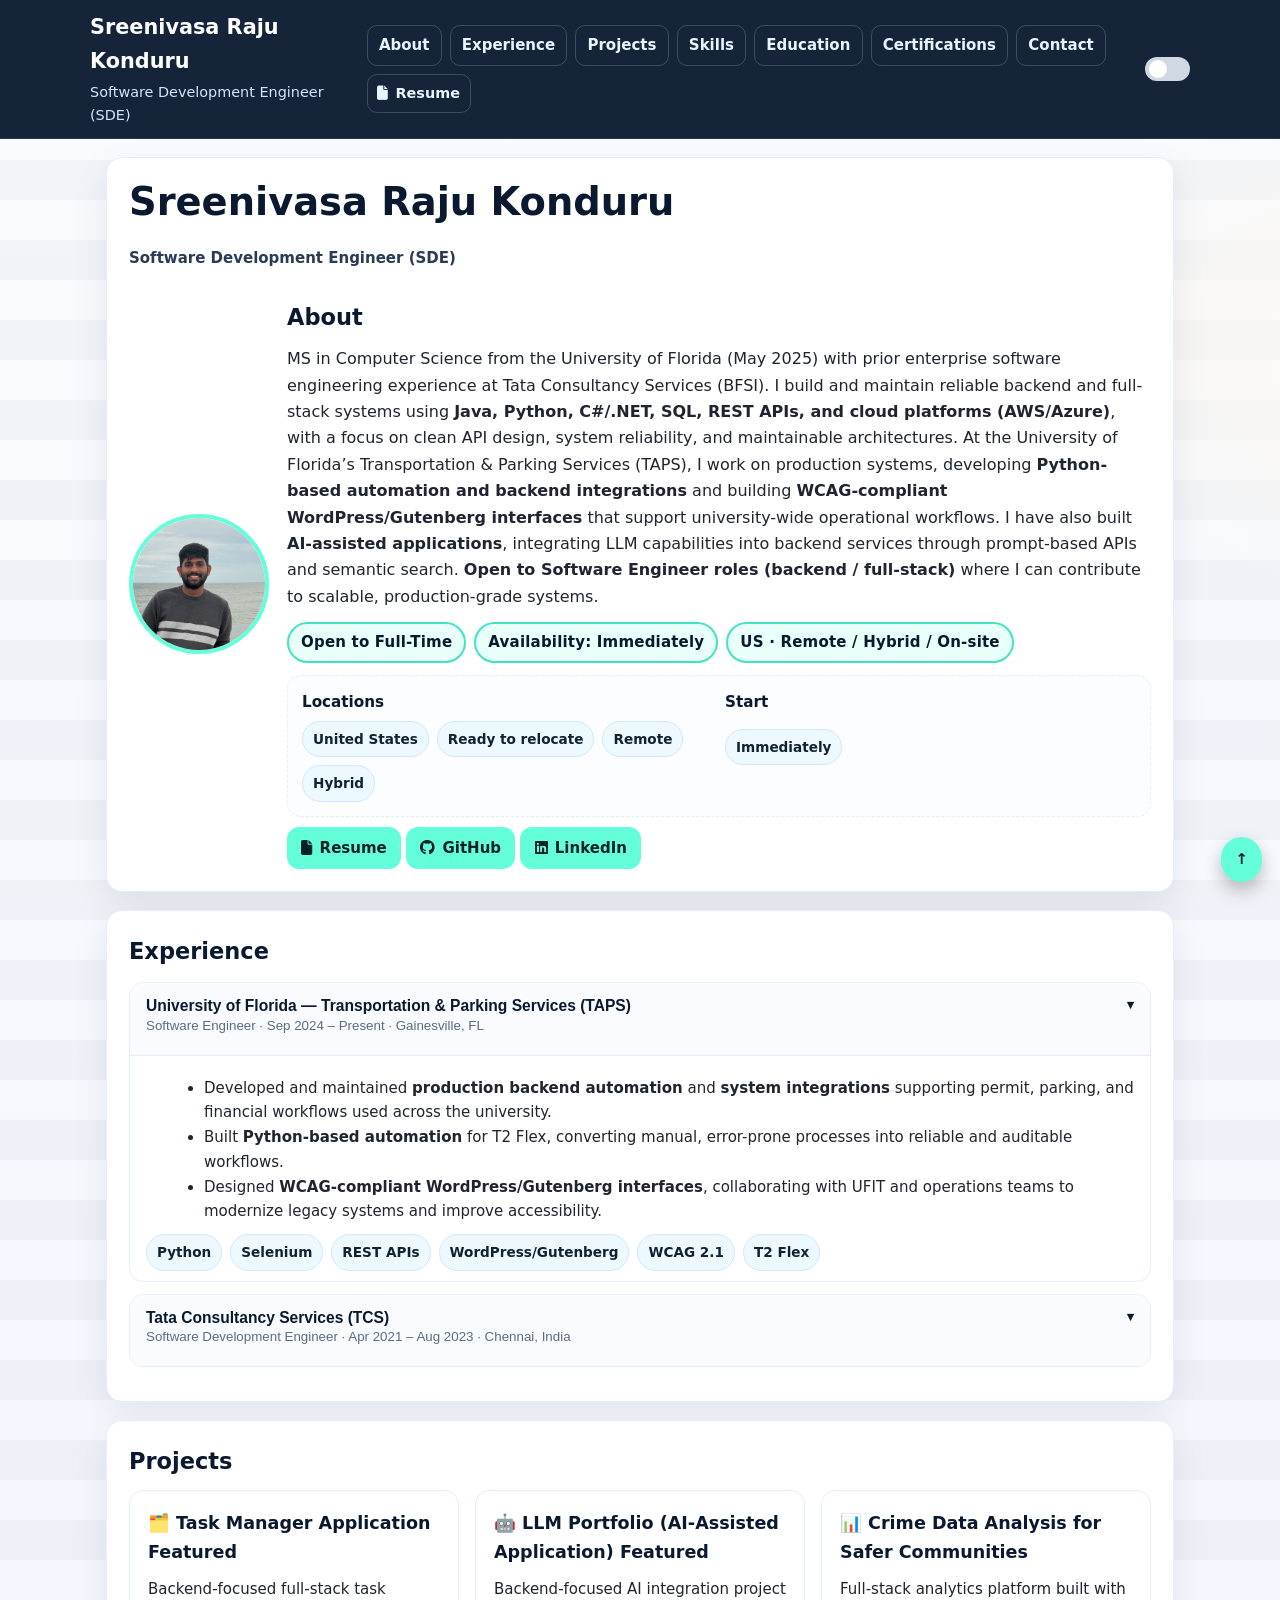
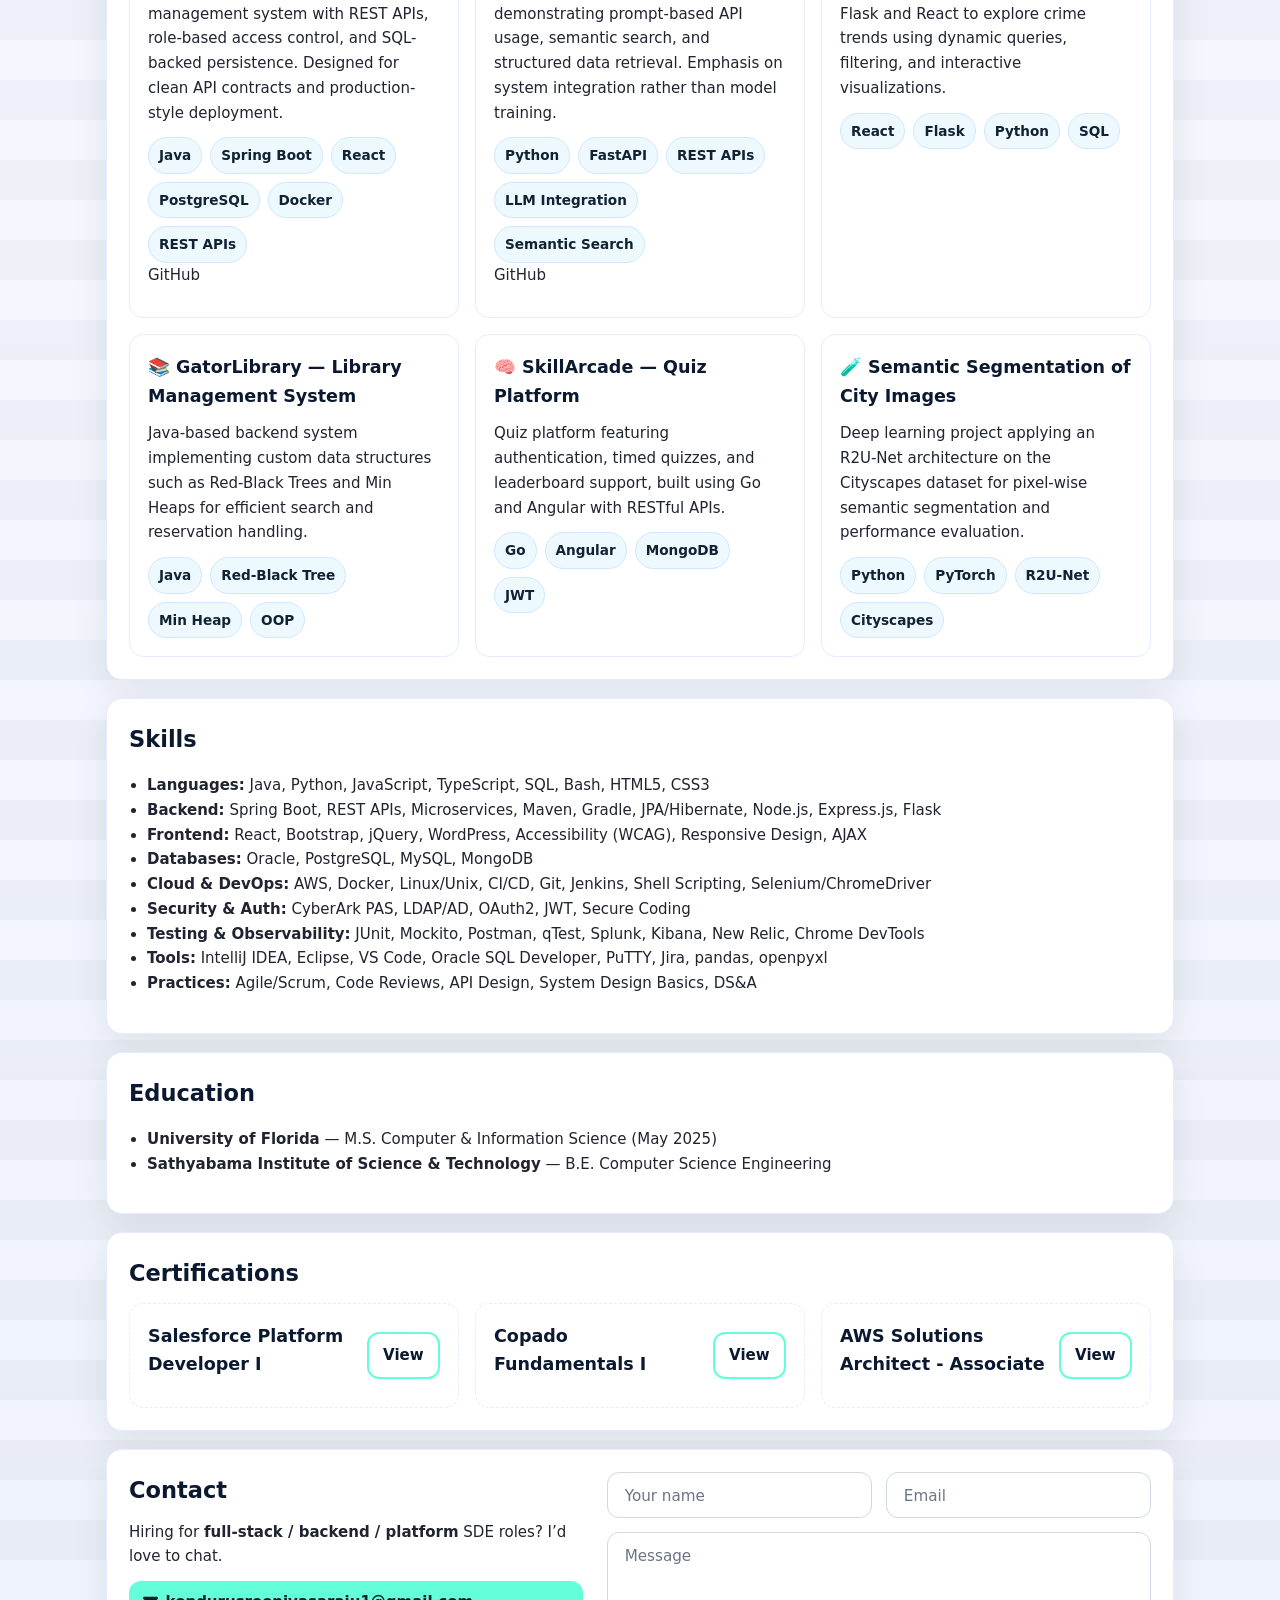
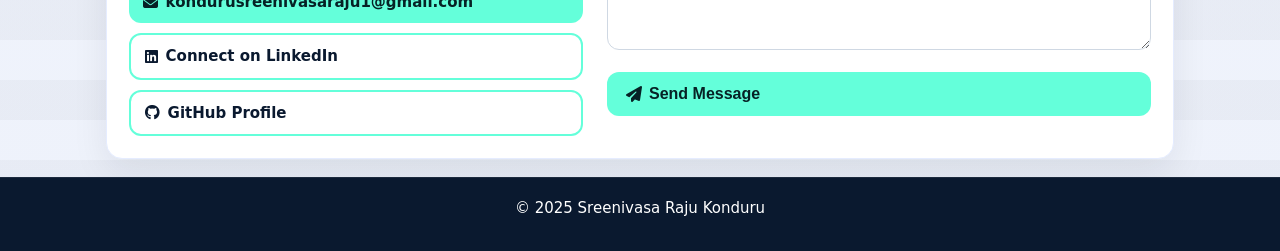
==== index.html @ f48d6673 "updated projects" ====
<!DOCTYPE html>
<html lang="en">

<head>
    <meta charset="UTF-8" />
    <meta name="viewport" content="width=device-width, initial-scale=1" />
    <title>Sreenivasa Raju Konduru • Software Development Engineer</title>
    <meta name="description"
        content="SDE portfolio — Java, Spring Boot, React, SQL, AWS, Python/Selenium. MS CS @ UF (May 2025), ex-TCS (BFSI). Open to full-time; available immediately." />
    <link rel="stylesheet" href="./style.css?v=6" />
    <link rel="preconnect" href="https://cdnjs.cloudflare.com" crossorigin>
    <link rel="stylesheet" href="https://cdnjs.cloudflare.com/ajax/libs/font-awesome/6.5.0/css/all.min.css">
</head>

<body>
    <a class="skip" href="#about">Skip to content</a>

    <!-- ===== Header ===== -->
    <header class="hdr">
        <div class="shell hdr-row">
            <div class="brand">
                <h1 class="title">Sreenivasa Raju Konduru</h1>
                <p class="subtitle">Software Development Engineer (SDE)</p>
            </div>

            <!-- Hamburger (shown on small screens) -->
            <button class="hamb" id="hamb" aria-label="Open menu" aria-expanded="false" aria-controls="mainNav">
                <span></span><span></span><span></span>
            </button>

            <nav class="nav" id="mainNav" aria-label="Main">
                <a href="#about">About</a>
                <a href="#experience">Experience</a>
                <a href="#projects">Projects</a>
                <a href="#skills">Skills</a>
                <a href="#education">Education</a>
                <a href="#certs">Certifications</a>
                <a href="#contact">Contact</a>
                <a class="btn tiny" href="resume.pdf" target="_blank" rel="noopener">
                    <i class="fa-solid fa-file"></i> Resume
                </a>
            </nav>

            <label class="switch" aria-label="Toggle dark mode">
                <input type="checkbox" id="darkToggle" />
                <span class="slider"></span>
            </label>
        </div>
    </header>
    <div class="hdr-spacer" aria-hidden="true"></div>

    <main class="shell">
        <!-- ===== ABOUT ===== -->
        <section id="about" class="card hero">
            <!-- Big name/role that always shows on mobile -->
            <h1 class="display">Sreenivasa Raju Konduru</h1>
            <p class="display-sub">Software Development Engineer (SDE)</p>

            <img src="profile.jpg" alt="Portrait of Sreenivasa Raju Konduru" class="avatar" />

            <div>
                <h2>About</h2>
                <p class="lead">
                    MS in Computer Science from the University of Florida (May 2025) with prior enterprise software engineering
                    experience at Tata Consultancy Services (BFSI).
                    I build and maintain reliable backend and full-stack systems using
                    <strong>Java, Python, C#/.NET, SQL, REST APIs, and cloud platforms (AWS/Azure)</strong>,
                    with a focus on clean API design, system reliability, and maintainable architectures.
                    At the University of Florida’s Transportation & Parking Services (TAPS), I work on production systems,
                    developing <strong>Python-based automation and backend integrations</strong> and building
                    <strong>WCAG-compliant WordPress/Gutenberg interfaces</strong> that support university-wide operational workflows.
                    I have also built <strong>AI-assisted applications</strong>, integrating LLM capabilities into backend services
                    through prompt-based APIs and semantic search.
                    <strong>Open to Software Engineer roles (backend / full-stack)</strong> where I can contribute to scalable,
                    production-grade systems.
                </p>


                <div class="badges">
                    <span class="badge">Open to Full-Time</span>
                    <span class="badge">Availability: Immediately</span>
                    <span class="badge">US · Remote / Hybrid / On-site</span>
                </div>

                <div class="rolefit">
                    <div class="rf-col">
                        <h4>Locations</h4>
                        <div class="pills">
                            <span>United States</span><span>Ready to
                                relocate</span><span>Remote</span><span>Hybrid</span>
                        </div>
                    </div>
                    <div class="rf-col rf-meta">
                        <h4>Start</h4>
                        <div class="pills"><span>Immediately</span></div>
                    </div>
                </div>

                <div class="cta">
                    <a class="btn" href="resume.pdf" target="_blank" rel="noopener"><i class="fa-solid fa-file"></i>
                        Resume</a>
                    <a class="btn" href="https://github.com/SreenivasaRajuKonduru" target="_blank" rel="noopener"><i
                            class="fab fa-github"></i> GitHub</a>
                    <a class="btn" href="https://linkedin.com/in/sreenivasarajukonduru" target="_blank"
                        rel="noopener"><i class="fab fa-linkedin"></i> LinkedIn</a>
                </div>
            </div>
        </section>

        <!-- ===== EXPERIENCE ===== -->
        <section id="experience" class="card">
            <h2>Experience</h2>
        
            <!-- UF TAPS -->
            <article class="xp">
                <button class="xp-hd" data-target="#uf">
                    <div>
                        <h3>University of Florida — Transportation & Parking Services (TAPS)</h3>
                        <p class="meta">Software Engineer · Sep 2024 – Present · Gainesville, FL</p>
                    </div>
                    <span class="chev" aria-hidden="true">▾</span>
                </button>
        
                <div id="uf" class="xp-body open">
                    <ul>
                        <li>
                            Developed and maintained <strong>production backend automation</strong> and
                            <strong>system integrations</strong> supporting permit, parking, and financial workflows used across
                            the university.
                        </li>
                        <li>
                            Built <strong>Python-based automation</strong> for T2 Flex, converting manual, error-prone processes
                            into reliable and auditable workflows.
                        </li>
                        <li>
                            Designed <strong>WCAG-compliant WordPress/Gutenberg interfaces</strong>, collaborating with UFIT and
                            operations
                            teams to modernize legacy systems and improve accessibility.
                        </li>
                    </ul>
        
                    <div class="chips">
                        <span>Python</span><span>Selenium</span><span>REST APIs</span>
                        <span>WordPress/Gutenberg</span><span>WCAG 2.1</span><span>T2 Flex</span>
                    </div>
                </div>
            </article>
        
            <!-- TCS -->
            <article class="xp">
                <button class="xp-hd" data-target="#tcs">
                    <div>
                        <h3>Tata Consultancy Services (TCS)</h3>
                        <p class="meta">Software Development Engineer · Apr 2021 – Aug 2023 · Chennai, India</p>
                    </div>
                    <span class="chev" aria-hidden="true">▾</span>
                </button>
        
                <div id="tcs" class="xp-body">
                    <ul>
                        <li>
                            Built and supported <strong>Java and C#/.NET backend services</strong> using
                            <strong>microservice architecture</strong> for enterprise BFSI systems.
                        </li>
                        <li>
                            Led <strong>CyberArk PAS integration</strong>, enabling secure credential management,
                            automated rotation, and compliance in regulated environments.
                        </li>
                        <li>
                            Supported CI/CD pipelines and resolved production issues through
                            <strong>log analysis and monitoring</strong> across multiple environments.
                        </li>
                    </ul>
        
                    <div class="chips">
                        <span>Java</span><span>C#/.NET</span><span>Spring Boot</span>
                        <span>REST APIs</span><span>CyberArk</span><span>CI/CD</span>
                    </div>
                </div>
            </article>
        </section>

        <!-- ===== PROJECTS ===== -->
        <section id="projects" class="card">
            <h2>Projects</h2>
        
            <div class="grid">
                <!-- FEATURED: Task Manager -->
                <article class="proj featured">
                    <h3>🗂️ Task Manager Application <span class="tag">Featured</span></h3>
                    <p>
                        Backend-focused full-stack task management system with REST APIs,
                        role-based access control, and SQL-backed persistence.
                        Designed for clean API contracts and production-style deployment.
                    </p>
                    <div class="chips">
                        <span>Java</span><span>Spring Boot</span><span>React</span>
                        <span>PostgreSQL</span><span>Docker</span><span>REST APIs</span>
                    </div>
                    <p class="links">
                        <a href="<!-- GitHub repo link -->" target="_blank" rel="noopener">GitHub</a>
                    </p>
                </article>
        
                <!-- FEATURED: LLM Portfolio -->
                <article class="proj featured">
                    <h3>🤖 LLM Portfolio (AI-Assisted Application) <span class="tag">Featured</span></h3>
                    <p>
                        Backend-focused AI integration project demonstrating prompt-based API usage,
                        semantic search, and structured data retrieval.
                        Emphasis on system integration rather than model training.
                    </p>
                    <div class="chips">
                        <span>Python</span><span>FastAPI</span><span>REST APIs</span>
                        <span>LLM Integration</span><span>Semantic Search</span>
                    </div>
                    <p class="links">
                        <a href="<!-- GitHub repo link -->" target="_blank" rel="noopener">GitHub</a>
                    </p>
                </article>
        
                <!-- OTHER PROJECTS -->
                <article class="proj">
                    <h3>📊 Crime Data Analysis for Safer Communities</h3>
                    <p>
                        Full-stack analytics platform built with Flask and React to explore
                        crime trends using dynamic queries, filtering, and interactive visualizations.
                    </p>
                    <div class="chips">
                        <span>React</span><span>Flask</span><span>Python</span><span>SQL</span>
                    </div>
                </article>
        
                <article class="proj">
                    <h3>📚 GatorLibrary — Library Management System</h3>
                    <p>
                        Java-based backend system implementing custom data structures
                        such as Red-Black Trees and Min Heaps for efficient search
                        and reservation handling.
                    </p>
                    <div class="chips">
                        <span>Java</span><span>Red-Black Tree</span><span>Min Heap</span><span>OOP</span>
                    </div>
                </article>
        
                <article class="proj">
                    <h3>🧠 SkillArcade — Quiz Platform</h3>
                    <p>
                        Quiz platform featuring authentication, timed quizzes, and leaderboard support,
                        built using Go and Angular with RESTful APIs.
                    </p>
                    <div class="chips">
                        <span>Go</span><span>Angular</span><span>MongoDB</span><span>JWT</span>
                    </div>
                </article>
        
                <article class="proj">
                    <h3>🧪 Semantic Segmentation of City Images</h3>
                    <p>
                        Deep learning project applying an R2U-Net architecture on the Cityscapes
                        dataset for pixel-wise semantic segmentation and performance evaluation.
                    </p>
                    <div class="chips">
                        <span>Python</span><span>PyTorch</span><span>R2U-Net</span><span>Cityscapes</span>
                    </div>
                </article>
            </div>
        </section>


        <!-- ===== SKILLS ===== -->
        <section id="skills" class="card">
            <h2>Skills</h2>
            <ul class="stack">
                <li><strong>Languages:</strong> Java, Python, JavaScript, TypeScript, SQL, Bash, HTML5, CSS3</li>
                <li><strong>Backend:</strong> Spring Boot, REST APIs, Microservices, Maven, Gradle, JPA/Hibernate,
                    Node.js, Express.js, Flask</li>
                <li><strong>Frontend:</strong> React, Bootstrap, jQuery, WordPress, Accessibility (WCAG), Responsive
                    Design, AJAX</li>
                <li><strong>Databases:</strong> Oracle, PostgreSQL, MySQL, MongoDB</li>
                <li><strong>Cloud & DevOps:</strong> AWS, Docker, Linux/Unix, CI/CD, Git, Jenkins, Shell Scripting,
                    Selenium/ChromeDriver</li>
                <li><strong>Security & Auth:</strong> CyberArk PAS, LDAP/AD, OAuth2, JWT, Secure Coding</li>
                <li><strong>Testing & Observability:</strong> JUnit, Mockito, Postman, qTest, Splunk, Kibana, New Relic,
                    Chrome DevTools</li>
                <li><strong>Tools:</strong> IntelliJ IDEA, Eclipse, VS Code, Oracle SQL Developer, PuTTY, Jira, pandas,
                    openpyxl</li>
                <li><strong>Practices:</strong> Agile/Scrum, Code Reviews, API Design, System Design Basics, DS&A</li>
            </ul>
        </section>

        <!-- ===== EDUCATION ===== -->
        <section id="education" class="card">
            <h2>Education</h2>
            <ul class="edu">
                <li><strong>University of Florida</strong> — M.S. Computer & Information Science (May 2025)</li>
                <li><strong>Sathyabama Institute of Science & Technology</strong> — B.E. Computer Science Engineering
                </li>
            </ul>
        </section>

        <!-- ===== CERTIFICATIONS ===== -->
        <section id="certs" class="card">
            <h2>Certifications</h2>
            <div class="grid grid-2">
                <article class="cert">
                    <h3>Salesforce Platform Developer I</h3>
                    <a class="btn ghost" href="salesforce-cert.pdf" target="_blank" rel="noopener">View</a>
                </article>
                <article class="cert">
                    <h3>Copado Fundamentals I</h3>
                    <a class="btn ghost" href="copado-cert.pdf" target="_blank" rel="noopener">View</a>
                </article>
                <article class="cert">
                    <h3>AWS Solutions Architect - Associate</h3>
                    <a class="btn ghost" href="AWS Certified Solutions Architect - Associate certificate.pdf" target="_blank" rel="noopener">View</a>
                </article>
            </div>
        </section>

        <!-- ===== CONTACT ===== -->
        <section id="contact" class="card contact-grid">
            <div class="contact-info">
                <h2>Contact</h2>
                <p>Hiring for <strong>full-stack / backend / platform</strong> SDE roles? I’d love to chat.</p>
                <div class="quick">
                    <a class="btn block" href="mailto:kondurusreenivasaraju1@gmail.com" target="_blank" rel="noopener">
                        <i class="fa-solid fa-envelope"></i> kondurusreenivasaraju1@gmail.com
                    </a>
                    <a class="btn ghost block" href="https://linkedin.com/in/sreenivasarajukonduru" target="_blank"
                        rel="noopener">
                        <i class="fab fa-linkedin"></i> Connect on LinkedIn
                    </a>
                    <a class="btn ghost block" href="https://github.com/SreenivasaRajuKonduru" target="_blank"
                        rel="noopener">
                        <i class="fab fa-github"></i> GitHub Profile
                    </a>
                </div>
            </div>

            <form id="contactForm" action="https://formspree.io/f/myzpwkpq" method="POST" class="contact-form"
                autocomplete="on" novalidate>
                <div class="field">
                    <input id="name" name="name" required placeholder=" " />
                    <label for="name">Your name</label>
                </div>
                <div class="field">
                    <input id="email" name="email" type="email" inputmode="email" required placeholder=" " />
                    <label for="email">Email</label>
                </div>
                <div class="field span-2">
                    <textarea id="message" name="message" rows="5" required placeholder=" "></textarea>
                    <label for="message">Message</label>
                </div>
                <button class="btn large span-2" type="submit"><i class="fa-solid fa-paper-plane"></i> Send
                    Message</button>
            </form>

            <div id="toast" class="toast" role="alert" aria-live="polite">✅ Thanks! I’ll reply soon.</div>
        </section>
    </main>

    <footer class="ftr">
        <div class="shell ftr-row">
            <p>&copy; 2025 Sreenivasa Raju Konduru</p>
        </div>
    </footer>

    <a href="#" class="to-top" aria-label="Back to top">↑</a>

    <script>
        // ---- Dark mode (persistent + respects system on first load)
        (function () {
            const key = 'srk-dark';
            const toggle = document.getElementById('darkToggle');
            const prefers = window.matchMedia && window.matchMedia('(prefers-color-scheme: dark)').matches;
            const saved = localStorage.getItem(key);
            const initial = saved === null ? prefers : saved === '1';
            document.body.classList.toggle('dark', initial);
            toggle.checked = initial;
            toggle.addEventListener('change', () => {
                document.body.classList.toggle('dark', toggle.checked);
                localStorage.setItem(key, toggle.checked ? '1' : '0');
            });
        })();

        // ---- Contact form toast
        (function () {
            const form = document.getElementById('contactForm');
            const toast = document.getElementById('toast');
            form.addEventListener('submit', async (e) => {
                e.preventDefault();
                if (!form.reportValidity()) return;
                const fd = new FormData(form);
                try {
                    const r = await fetch(form.action, { method: 'POST', body: fd, headers: { Accept: 'application/json' } });
                    if (r.ok) { toast.classList.add('show'); form.reset(); setTimeout(() => toast.classList.remove('show'), 2500); }
                    else { alert('Submission failed. Please try again.'); }
                } catch { alert('Network error. Please try again.'); }
            });
        })();

        // ---- Accordions
        document.querySelectorAll('.xp-hd').forEach(btn => {
            btn.addEventListener('click', () => {
                const tgt = document.querySelector(btn.getAttribute('data-target'));
                const chev = btn.querySelector('.chev');
                tgt.classList.toggle('open');
                chev.textContent = tgt.classList.contains('open') ? '▾' : '▸';
            });
        });

        // ---- Mobile hamburger
        (function () {
            const hamb = document.getElementById('hamb');
            const nav = document.getElementById('mainNav');
            hamb.addEventListener('click', () => {
                const open = nav.classList.toggle('open');
                hamb.setAttribute('aria-expanded', open ? 'true' : 'false');
                document.body.classList.toggle('nav-open', open);
            });
            // Close on link click (mobile)
            nav.querySelectorAll('a').forEach(a => a.addEventListener('click', () => {
                nav.classList.remove('open'); document.body.classList.remove('nav-open'); hamb.setAttribute('aria-expanded', 'false');
            }));
        })();
    </script>
</body>

</html>
---- style.css ----
/* ===== Root & Reset ===== */
:root {
    /* Light */
    --bg: #f7f9fd;
    --ink: #0a192f;
    --text: #1f2430;
    --muted: #5b6b82;
    --card: #ffffff;
    --ring: #e5ecff;
    --accent: #64ffda;
    --accent-2: #42e3c1;
    --shadow: 0 12px 36px rgba(13, 23, 43, .08);

    /* Dark */
    --d-bg: #0b1220;
    --d-card: #10192b;
    --d-text: #f6fbff;
    --d-ink: #ffffff;
    --d-muted: #b9c7da;
    --d-ring: rgba(255, 255, 255, .15);
    --d-accent: #64ffda;
    --d-accent-2: #42e3c1;
}

* {
    box-sizing: border-box
}

html {
    scroll-behavior: smooth;
    scroll-padding-top: 88px
}

@media (max-width:720px) {
    html {
        scroll-padding-top: 72px
    }
}

body {
    margin: 0;
    line-height: 1.65;
    font-family: system-ui, -apple-system, Segoe UI, Inter, Roboto, Arial, sans-serif;
    color: var(--text);
    font-size: clamp(15px, 1.05vw, 18px);
    background:
        radial-gradient(1200px 600px at 10% -10%, #eaf6ff 0%, rgba(234, 246, 255, 0) 60%),
        radial-gradient(1000px 500px at 120% 10%, #fff8ed 0%, rgba(255, 248, 237, 0) 55%),
        repeating-linear-gradient(to bottom, rgba(10, 25, 47, .03) 0 40px, transparent 40px 80px),
        linear-gradient(180deg, #f9fbff 0%, #f3f6fd 60%, #eef2fb 100%);
}

img {
    max-width: 100%;
    display: block
}

a {
    color: inherit;
    text-decoration: none
}

.shell {
    max-width: 1100px;
    margin: 0 auto;
    padding: 0 16px
}

.skip {
    position: absolute;
    left: -9999px
}

.skip:focus {
    left: 1rem;
    top: 1rem;
    background: #000;
    color: #fff;
    padding: .5rem .75rem;
    border-radius: .5rem;
    z-index: 9999
}

/* ===== Header ===== */
.hdr {
    position: sticky;
    top: 0;
    z-index: 1000;
    background: rgba(10, 25, 47, .95);
    backdrop-filter: blur(6px);
    border-bottom: 1px solid rgba(255, 255, 255, .08)
}

.hdr-row {
    display: flex;
    align-items: center;
    gap: 10px;
    padding: 10px 0
}

.brand .title {
    margin: 0;
    font-size: clamp(1.05rem, 2.5vw, 1.3rem);
    color: #fff
}

.brand .subtitle {
    margin: 2px 0 0;
    color: #cfe7ff;
    font-size: .9rem
}

/* Nav */
.nav {
    display: flex;
    align-items: center;
    gap: 8px;
    flex-wrap: wrap
}

.nav a {
    background: transparent;
    color: #e8f4ff;
    padding: .45rem .7rem;
    border-radius: 10px;
    border: 1px solid rgba(255, 255, 255, .18);
    font-weight: 700
}

.nav a:hover {
    background: rgba(255, 255, 255, .12)
}

.btn {
    background: #64ffda;
    color: #062225;
    border: 0;
    padding: .55rem .9rem;
    border-radius: 12px;
    font-weight: 800;
    display: inline-flex;
    align-items: center;
    gap: .45rem;
    transition: transform .15s ease, filter .2s ease
}

.btn:hover {
    transform: translateY(-1px);
    filter: brightness(.95)
}

.btn.tiny {
    padding: .4rem .6rem;
    border-radius: 10px;
    font-size: .9rem
}

.btn.ghost {
    background: transparent;
    border: 2px solid var(--accent);
    color: #0a192f
}

.btn.ghost:hover {
    background: var(--accent);
    color: #062225
}

/* Hamburger activates earlier so brand fits */
.hamb {
    display: none;
    background: transparent;
    border: 0;
    width: 44px;
    height: 36px;
    align-items: center;
    justify-content: center;
    gap: 4px;
    border-radius: 10px
}

.hamb span {
    display: block;
    width: 24px;
    height: 2.5px;
    background: #eaf6ff;
    border-radius: 3px
}

@media (max-width:1100px) {
    .hamb {
        display: inline-flex
    }

    .nav {
        position: fixed;
        inset: 60px 0 auto 0;
        background: #0a192f;
        border-bottom: 1px solid rgba(255, 255, 255, .12);
        padding: 10px 14px;
        transform: translateY(-120%);
        transition: transform .25s ease;
        flex-wrap: nowrap;
        gap: 10px;
        overflow-x: auto
    }

    .nav.open {
        transform: translateY(0)
    }

    body.nav-open {
        overflow: hidden
    }

    .brand .subtitle {
        display: none
    }
}

/* Dark toggle */
.switch {
    position: relative;
    width: 50px;
    height: 24px;
    margin-left: auto
}

.switch input {
    opacity: 0;
    width: 0;
    height: 0
}

.slider {
    position: absolute;
    inset: 0;
    border-radius: 30px;
    background: #cfd8e3;
    transition: .3s
}

.slider:before {
    content: "";
    position: absolute;
    width: 18px;
    height: 18px;
    left: 4px;
    top: 3px;
    border-radius: 50%;
    background: #fff;
    transition: .3s
}

.switch input:checked+.slider {
    background: var(--accent)
}

.switch input:checked+.slider:before {
    transform: translateX(26px)
}

/* ===== Cards & Sections ===== */
.card {
    background: var(--card);
    border: 1px solid var(--ring);
    border-radius: 16px;
    box-shadow: var(--shadow);
    padding: 22px;
    margin: 18px 0
}

.hero {
    display: grid;
    grid-template-columns: 140px 1fr;
    gap: 18px;
    align-items: center
}

.avatar {
    width: 140px;
    height: 140px;
    border-radius: 100%;
    object-fit: cover;
    object-position: top center;
    border: 4px solid var(--accent)
}

h1,
h2,
h3 {
    color: #0a192f;
    margin: 0 0 10px
}

.lead {
    font-size: clamp(1rem, 1.1vw, 1.2rem)
}

p {
    margin: 0 0 12px
}

.meta {
    color: var(--muted);
    margin: .15rem 0 .5rem
}

/* Big hero name */
.display {
    grid-column: 1 / -1;
    margin: 0 0 4px;
    font-size: clamp(1.6rem, 4.8vw, 2.4rem);
    line-height: 1.15;
    color: #0a192f
}

.display-sub {
    grid-column: 1 / -1;
    margin: 0 0 10px;
    color: #2b3a55;
    font-weight: 700
}

/* Badges */
.badges {
    display: flex;
    flex-wrap: wrap;
    gap: 8px;
    margin: 8px 0 12px
}

.badge {
    border: 2px solid var(--accent-2);
    background: rgba(100, 255, 218, .15);
    color: #0a192f;
    padding: 6px 12px;
    border-radius: 999px;
    font-weight: 800;
    letter-spacing: .2px
}

/* Role Fit */
.rolefit {
    display: grid;
    grid-template-columns: 1fr 1fr;
    gap: 12px;
    align-items: start;
    border: 1px dashed var(--ring);
    background: #fbfdff;
    padding: 14px;
    border-radius: 14px;
    margin: 8px 0 10px
}

.rolefit h4 {
    margin: 0 0 6px;
    color: #0a192f;
    font-size: .95rem
}

.pills {
    display: flex;
    flex-wrap: wrap;
    gap: 8px
}

.pills span {
    background: #eef9ff;
    border: 1px solid #cfe7ff;
    color: #123;
    padding: 6px 10px;
    border-radius: 999px;
    font-weight: 700;
    font-size: .85rem
}

.rf-meta {
    display: flex;
    flex-direction: column;
    gap: 8px
}

/* Experience (accordion) */
.xp {
    border: 1px solid var(--ring);
    border-radius: 14px;
    margin: 12px 0;
    overflow: hidden;
    background: #fff
}

.xp-hd {
    width: 100%;
    text-align: left;
    background: #f9fbff;
    border: 0;
    padding: 14px 16px;
    display: flex;
    justify-content: space-between;
    align-items: flex-start;
    gap: 12px;
    cursor: pointer
}

.xp-hd:hover {
    background: #eef6ff
}

.xp-hd h3 {
    margin: 0;
    color: #0a192f
}

.chev {
    font-weight: 900;
    color: #0a192f
}

.xp-body {
    display: none;
    border-top: 1px solid var(--ring);
    padding: 10px 16px
}

.xp-body.open {
    display: block;
    animation: fade .22s ease-out
}

.xp-body ul {
    margin: 10px 0 0 18px
}

@keyframes fade {
    from {
        opacity: 0;
        transform: translateY(-4px)
    }

    to {
        opacity: 1;
        transform: translateY(0)
    }
}

.chips {
    display: flex;
    flex-wrap: wrap;
    gap: 8px;
    margin-top: 10px
}

.chips span {
    background: #eef9ff;
    border: 1px solid #cfe7ff;
    color: #123;
    padding: 6px 10px;
    border-radius: 999px;
    font-weight: 700;
    font-size: .85rem
}

/* Projects */
.grid {
    display: grid;
    gap: 16px;
    grid-template-columns: repeat(auto-fill, minmax(260px, 1fr))
}

.grid-2 {
    grid-template-columns: repeat(auto-fill, minmax(280px, 1fr))
}

.proj {
    border: 1px solid var(--ring);
    border-radius: 14px;
    padding: 18px;
    background: #fff;
    transition: transform .15s ease, box-shadow .15s ease
}

.proj:hover {
    transform: translateY(-3px);
    box-shadow: 0 10px 24px rgba(0, 0, 0, .08)
}

.note {
    margin-top: 12px;
    color: var(--muted)
}

.note a {
    color: #0e7c86;
    font-weight: 800
}

/* Lists */
.stack {
    padding-left: 18px
}

.edu {
    padding-left: 18px
}

/* Certs */
.cert {
    display: flex;
    align-items: center;
    justify-content: space-between;
    gap: 10px;
    border: 1px dashed var(--ring);
    border-radius: 14px;
    padding: 18px;
    background: #fff
}

/* ===== Contact ===== */
.contact-grid {
    display: grid;
    grid-template-columns: 1fr 1.2fr;
    gap: 24px;
    align-items: start
}

.contact-info .quick {
    display: grid;
    gap: 10px;
    margin-top: 12px
}

.contact-form {
    display: grid;
    grid-template-columns: 1fr 1fr;
    gap: 14px
}

.contact-form .span-2 {
    grid-column: span 2
}

.contact-form .large {
    padding: .8rem 1.2rem;
    font-size: 1rem
}

/* Floating labels */
.field {
    position: relative
}

.field input,
.field textarea {
    width: 100%;
    padding: 14px 12px 12px;
    border-radius: 12px;
    border: 1.5px solid #cfd8e3;
    background: var(--card);
    color: #111;
    font-size: 1rem;
    outline: none;
    transition: border-color .2s, box-shadow .2s, background .2s, color .2s;
}

.field textarea {
    resize: vertical
}

.field input:focus,
.field textarea:focus {
    border-color: #86b7fe;
    box-shadow: 0 0 0 4px rgba(13, 110, 253, .15)
}

.field label {
    position: absolute;
    left: 12px;
    top: 12px;
    padding: 0 6px;
    background: var(--card);
    color: #6b7486;
    font-size: .95rem;
    transform-origin: left top;
    transition: transform .16s, color .16s, top .16s, background .16s;
}

.field input:focus+label,
.field input:not(:placeholder-shown)+label,
.field textarea:focus+label,
.field textarea:not(:placeholder-shown)+label {
    top: -8px;
    transform: scale(.86);
    color: #0a192f;
}

/* Toast */
.toast {
    position: fixed;
    left: 50%;
    bottom: 20px;
    transform: translateX(-50%);
    background: #0a192f;
    color: #fff;
    padding: 12px 18px;
    border-radius: 10px;
    box-shadow: 0 10px 30px rgba(0, 0, 0, .25);
    opacity: 0;
    pointer-events: none;
    transition: opacity .25s;
    z-index: 1000
}

.toast.show {
    opacity: 1
}

/* Footer & Top */
.ftr {
    background: #0a192f;
    color: #fff;
    border-top: 1px solid rgba(255, 255, 255, .08)
}

.ftr-row {
    display: flex;
    align-items: center;
    justify-content: center;
    gap: 12px;
    padding: 18px 0
}

.to-top {
    position: fixed;
    bottom: 18px;
    right: 18px;
    background: var(--accent);
    color: #082025;
    font-weight: 900;
    padding: 10px 14px;
    border-radius: 999px;
    box-shadow: 0 8px 18px rgba(0, 0, 0, .25);
    text-decoration: none;
    z-index: 999
}

.to-top:hover {
    transform: translateY(-2px)
}

/* ===== Dark Mode ===== */
body.dark {
    color: var(--d-text);
    background:
        radial-gradient(1000px 500px at -10% -10%, rgba(100, 255, 218, .08) 0%, rgba(100, 255, 218, 0) 60%),
        radial-gradient(900px 450px at 110% 0%, rgba(80, 170, 255, .12) 0%, rgba(80, 170, 255, 0) 55%),
        repeating-linear-gradient(to bottom, rgba(255, 255, 255, .04) 0 40px, transparent 40px 80px),
        linear-gradient(180deg, #0b1220 0%, #0d1628 60%, #0a1324 100%);
}

body.dark .hdr {
    background: rgba(13, 23, 43, .95);
    border-bottom-color: rgba(255, 255, 255, .08)
}

body.dark .nav a {
    border-color: rgba(255, 255, 255, .2);
    color: #eaf6ff
}

body.dark .nav a:hover {
    background: rgba(255, 255, 255, .12)
}

body.dark .btn {
    background: #0f203a;
    color: #eaf6ff
}

body.dark .btn:hover {
    background: #173356
}

body.dark .btn.ghost {
    border-color: var(--d-accent-2);
    color: #eaf6ff
}

body.dark .btn.ghost:hover {
    background: var(--d-accent);
    color: #062225
}

body.dark .card {
    background: var(--d-card);
    border-color: var(--d-ring)
}

body.dark h1,
body.dark h2,
body.dark h3 {
    color: var(--d-ink)
}

body.dark .meta {
    color: var(--d-muted)
}

body.dark .badge {
    border-color: var(--d-accent-2);
    background: rgba(100, 255, 218, .16);
    color: #eaf6ff
}

body.dark .rolefit {
    background: #0f1a2e;
    border-color: var(--d-ring)
}

body.dark .pills span {
    background: rgba(100, 255, 218, .12);
    border-color: var(--d-accent-2);
    color: #eaf6ff
}

body.dark .xp {
    background: var(--d-card);
    border-color: var(--d-ring)
}

body.dark .xp-hd {
    background: #0f1a2e;
    color: #eaf6ff
}

body.dark .xp-hd:hover {
    background: #14223a
}

body.dark .chev {
    color: #eaf6ff
}

body.dark .proj {
    background: var(--d-card);
    border-color: var(--d-ring)
}

body.dark .cert {
    background: var(--d-card);
    border-color: var(--d-ring)
}

body.dark .toast {
    background: #173356
}

body.dark .field input,
body.dark .field textarea {
    background: var(--d-card);
    color: var(--d-text);
    border-color: #31415b
}

body.dark .field label {
    background: var(--d-card);
    color: #c9d6ea
}

body.dark .field input:focus+label,
body.dark .field textarea:focus+label,
body.dark .field input:not(:placeholder-shown)+label,
body.dark .field textarea:not(:placeholder-shown)+label {
    color: #eaf6ff
}

/* ===== Responsive tweaks ===== */
@media (max-width:980px) {
    .rolefit {
        grid-template-columns: 1fr;
        gap: 10px
    }
}

@media (max-width:860px) {
    .hero {
        grid-template-columns: 100px 1fr
    }

    .avatar {
        width: 100px;
        height: 100px
    }
}

@media (max-width:720px) {
    .hero {
        grid-template-columns: 1fr
    }

    .avatar {
        width: 140px;
        height: 140px;
        margin: 0 auto 10px
    }

    .contact-grid {
        grid-template-columns: 1fr
    }

    .contact-form {
        grid-template-columns: 1fr
    }

    .contact-form .span-2 {
        grid-column: auto
    }
}
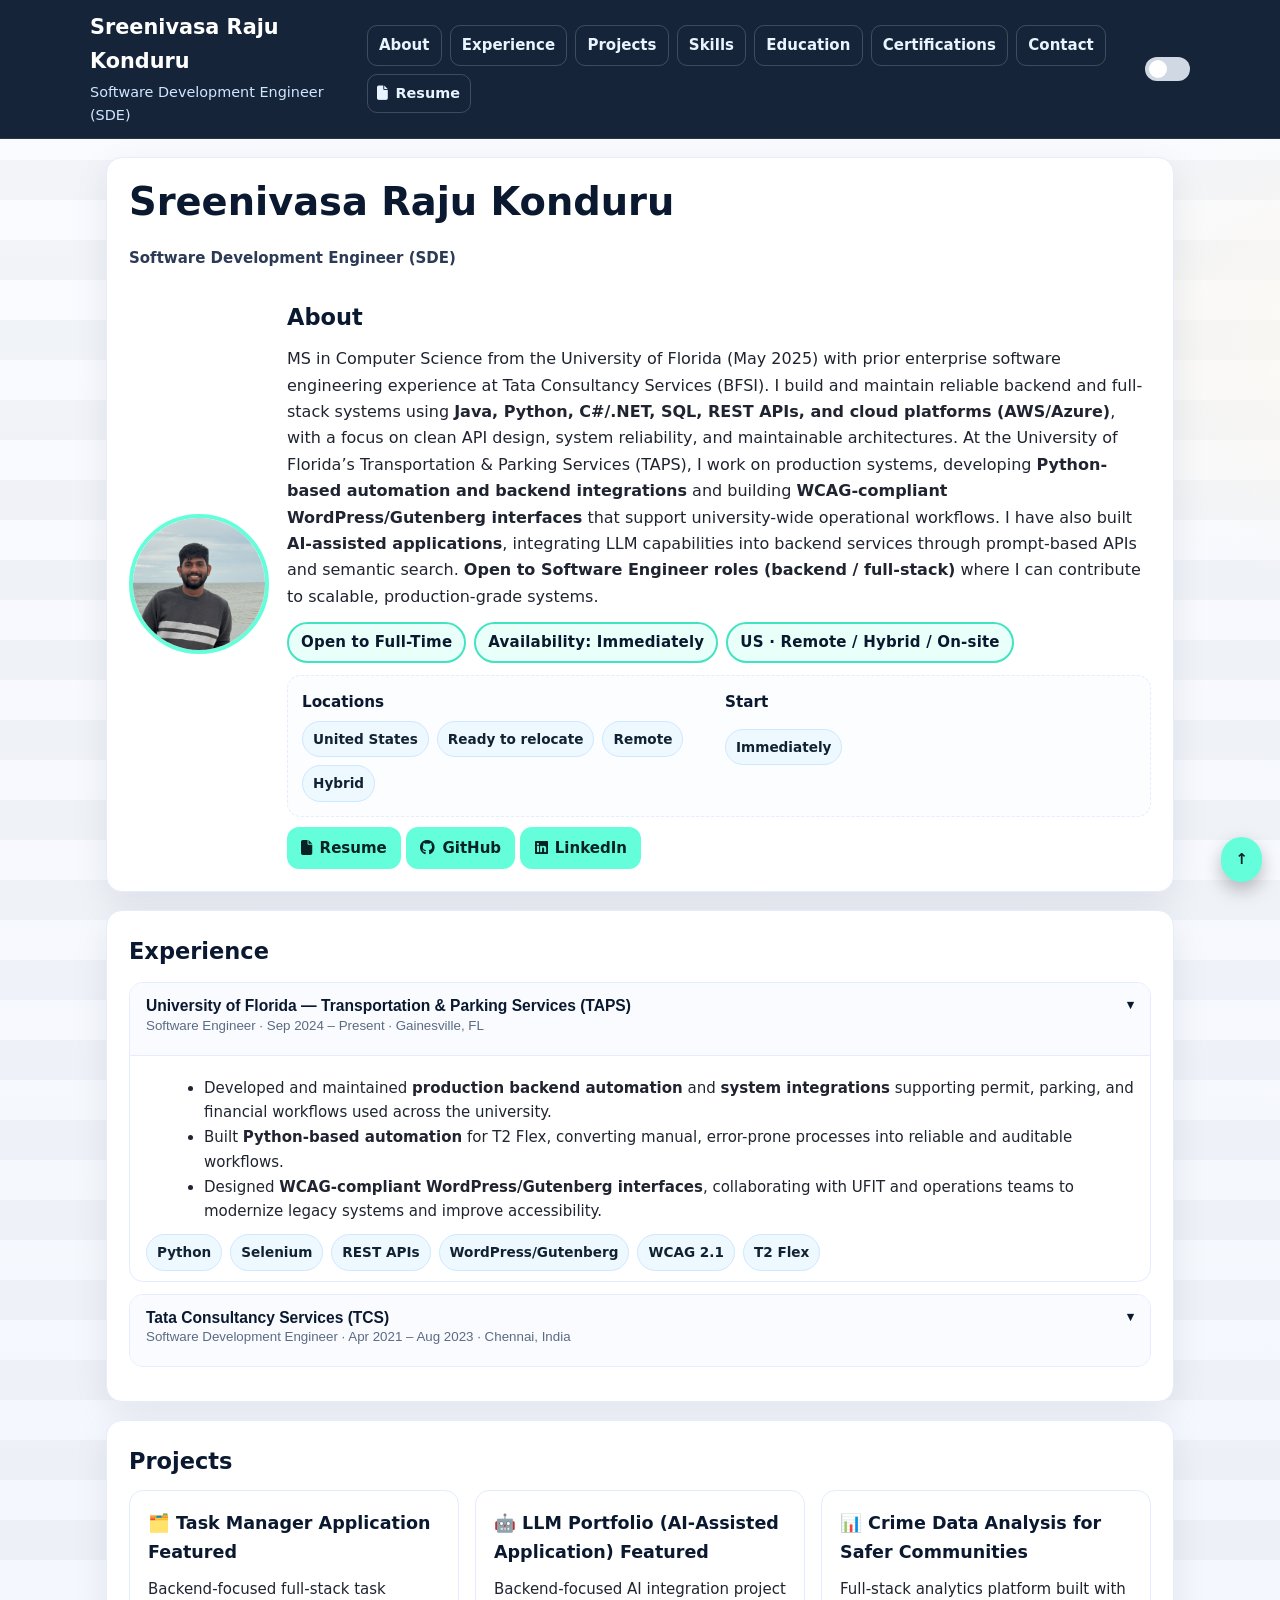
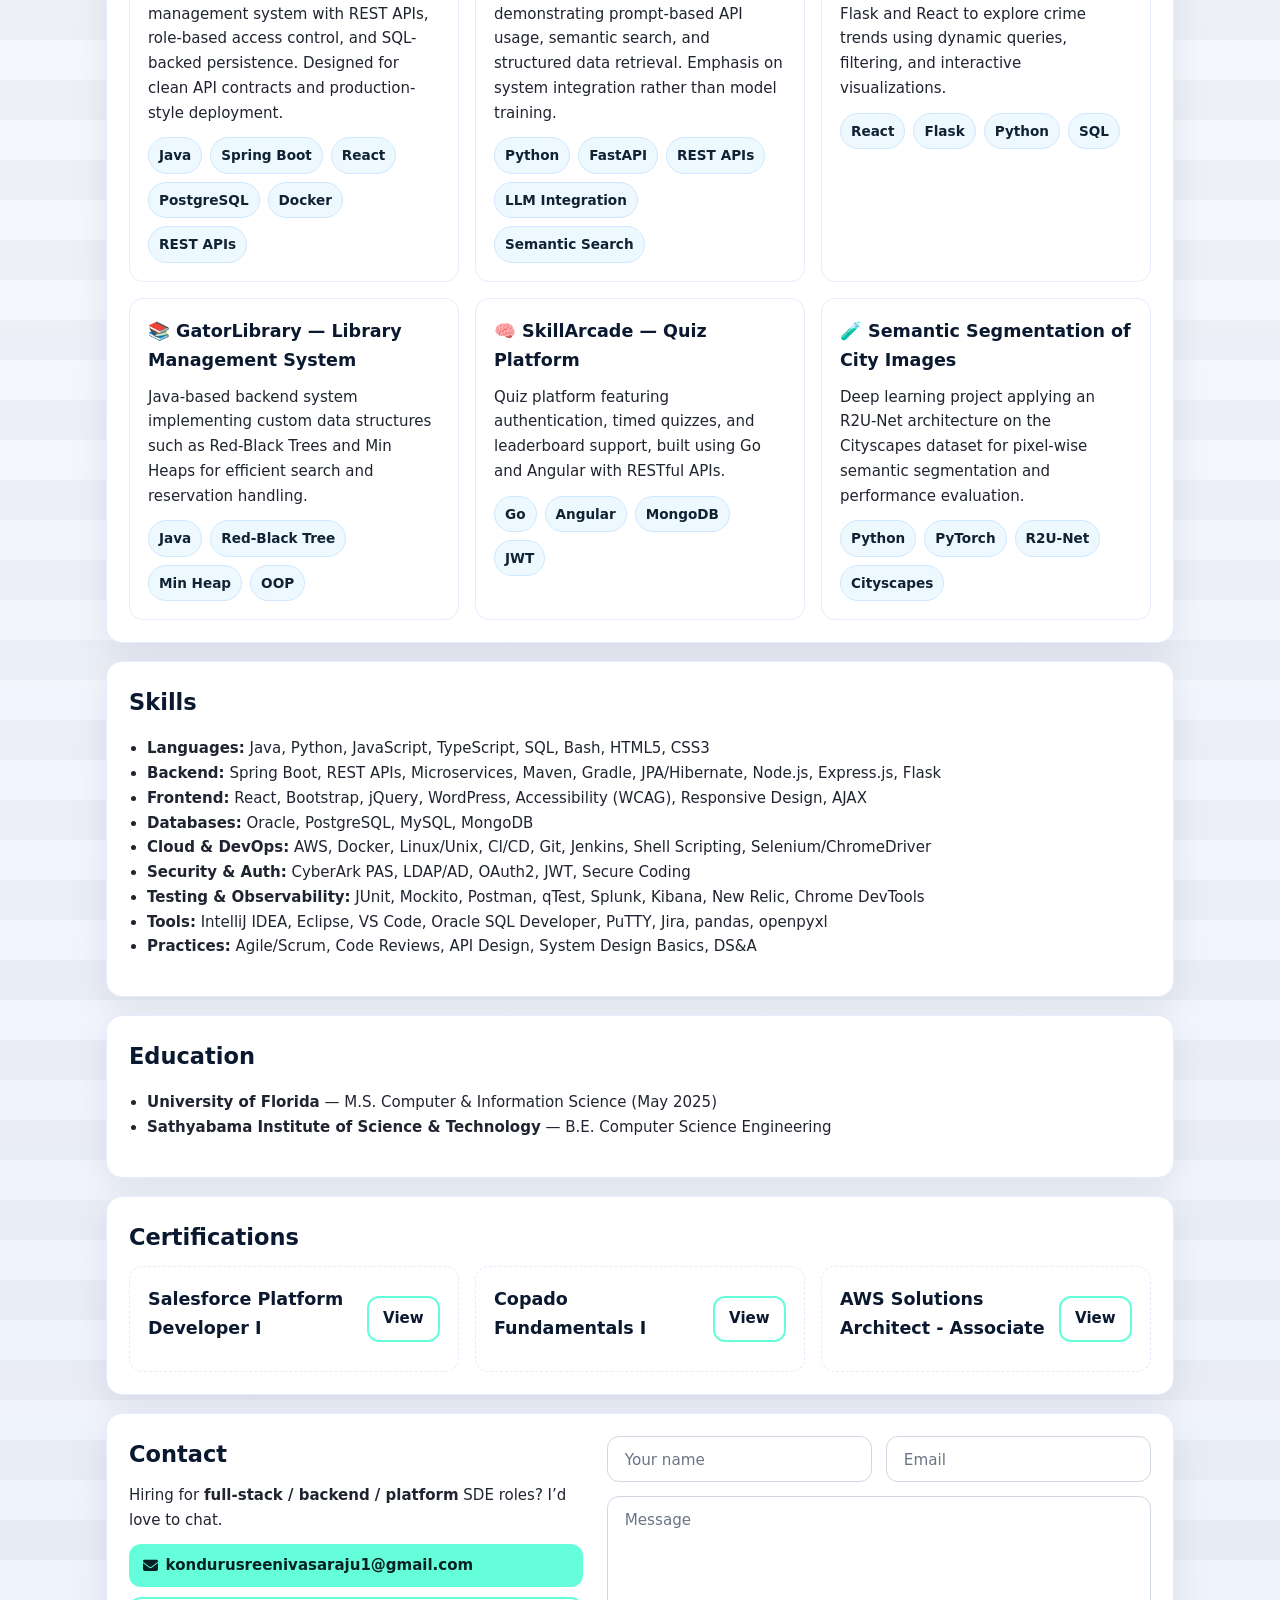
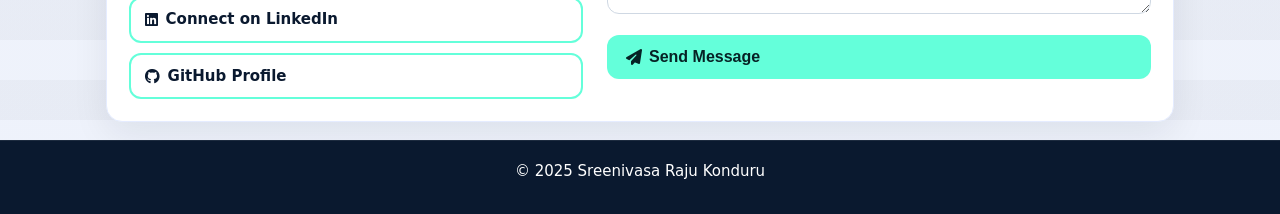
==== commit 01a61d85: "updated projects" ====
--- a/index.html
+++ b/index.html
@@ -197,9 +197,6 @@
                         <span>Java</span><span>Spring Boot</span><span>React</span>
                         <span>PostgreSQL</span><span>Docker</span><span>REST APIs</span>
                     </div>
-                    <p class="links">
-                        <a href="<!-- GitHub repo link -->" target="_blank" rel="noopener">GitHub</a>
-                    </p>
                 </article>
         
                 <!-- FEATURED: LLM Portfolio -->
@@ -214,9 +211,6 @@
                         <span>Python</span><span>FastAPI</span><span>REST APIs</span>
                         <span>LLM Integration</span><span>Semantic Search</span>
                     </div>
-                    <p class="links">
-                        <a href="<!-- GitHub repo link -->" target="_blank" rel="noopener">GitHub</a>
-                    </p>
                 </article>
         
                 <!-- OTHER PROJECTS -->
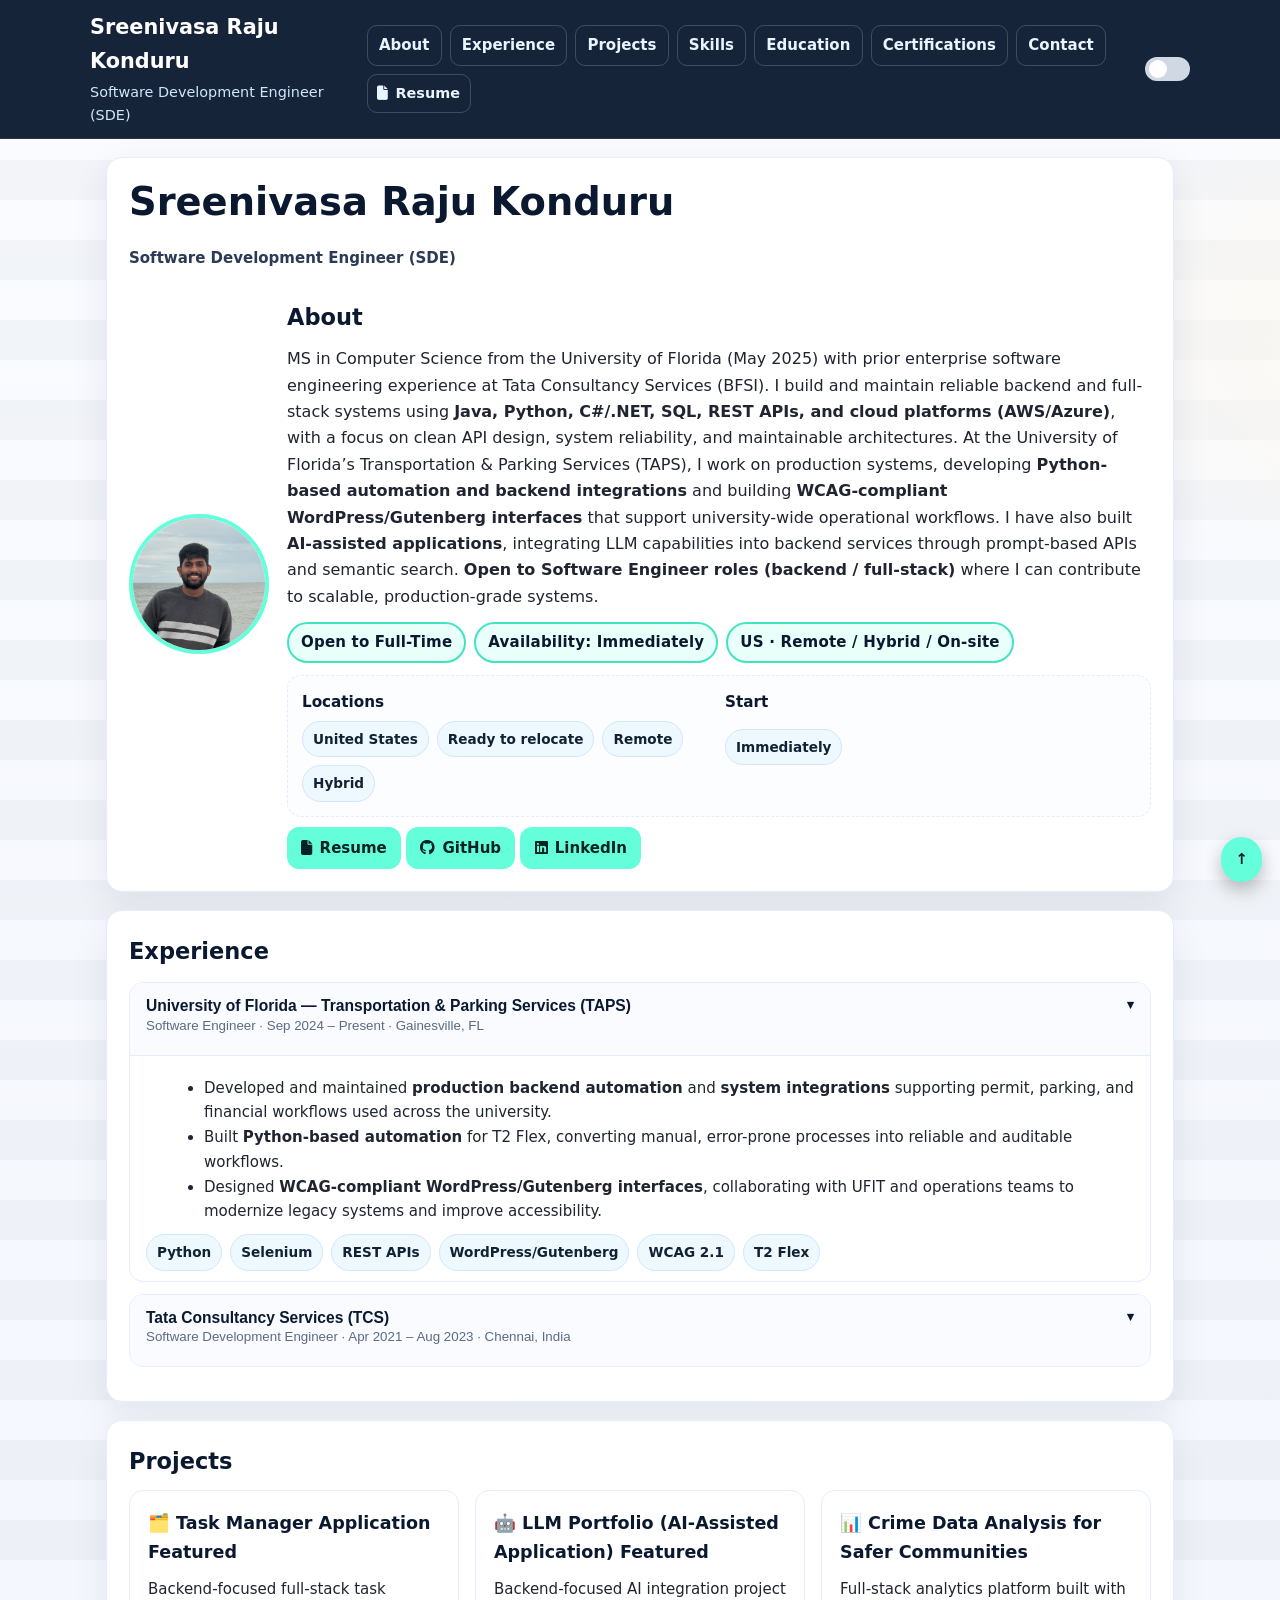
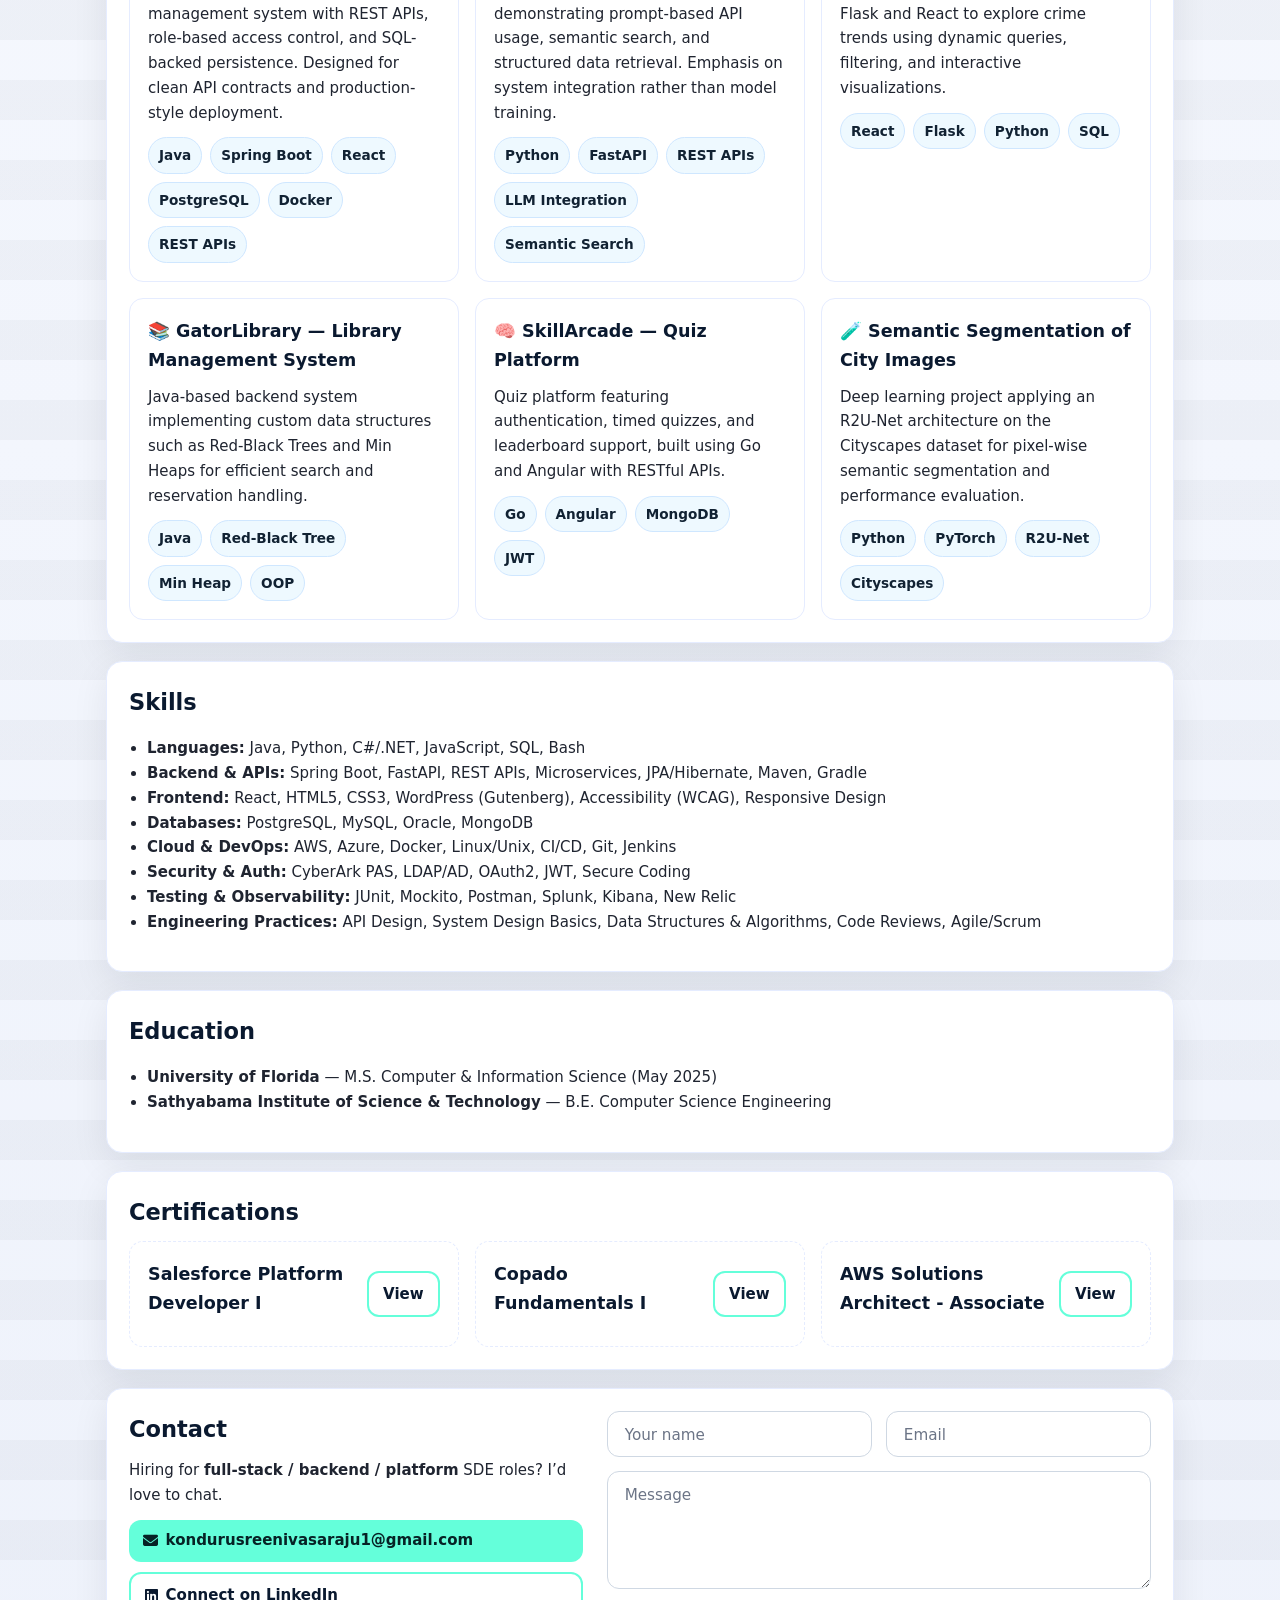
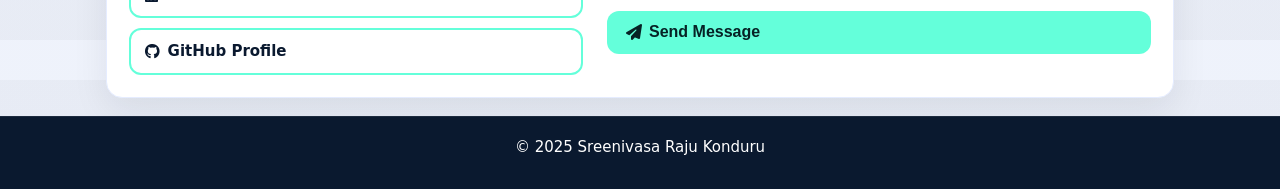
==== commit e1cb796c: "updated skills" ====
--- a/index.html
+++ b/index.html
@@ -266,22 +266,29 @@
         <section id="skills" class="card">
             <h2>Skills</h2>
             <ul class="stack">
-                <li><strong>Languages:</strong> Java, Python, JavaScript, TypeScript, SQL, Bash, HTML5, CSS3</li>
-                <li><strong>Backend:</strong> Spring Boot, REST APIs, Microservices, Maven, Gradle, JPA/Hibernate,
-                    Node.js, Express.js, Flask</li>
-                <li><strong>Frontend:</strong> React, Bootstrap, jQuery, WordPress, Accessibility (WCAG), Responsive
-                    Design, AJAX</li>
-                <li><strong>Databases:</strong> Oracle, PostgreSQL, MySQL, MongoDB</li>
-                <li><strong>Cloud & DevOps:</strong> AWS, Docker, Linux/Unix, CI/CD, Git, Jenkins, Shell Scripting,
-                    Selenium/ChromeDriver</li>
+                <li><strong>Languages:</strong> Java, Python, C#/.NET, JavaScript, SQL, Bash</li>
+        
+                <li><strong>Backend & APIs:</strong> Spring Boot, FastAPI, REST APIs, Microservices,
+                    JPA/Hibernate, Maven, Gradle</li>
+        
+                <li><strong>Frontend:</strong> React, HTML5, CSS3, WordPress (Gutenberg),
+                    Accessibility (WCAG), Responsive Design</li>
+        
+                <li><strong>Databases:</strong> PostgreSQL, MySQL, Oracle, MongoDB</li>
+        
+                <li><strong>Cloud & DevOps:</strong> AWS, Azure, Docker, Linux/Unix,
+                    CI/CD, Git, Jenkins</li>
+        
                 <li><strong>Security & Auth:</strong> CyberArk PAS, LDAP/AD, OAuth2, JWT, Secure Coding</li>
-                <li><strong>Testing & Observability:</strong> JUnit, Mockito, Postman, qTest, Splunk, Kibana, New Relic,
-                    Chrome DevTools</li>
-                <li><strong>Tools:</strong> IntelliJ IDEA, Eclipse, VS Code, Oracle SQL Developer, PuTTY, Jira, pandas,
-                    openpyxl</li>
-                <li><strong>Practices:</strong> Agile/Scrum, Code Reviews, API Design, System Design Basics, DS&A</li>
+        
+                <li><strong>Testing & Observability:</strong> JUnit, Mockito, Postman,
+                    Splunk, Kibana, New Relic</li>
+        
+                <li><strong>Engineering Practices:</strong> API Design, System Design Basics,
+                    Data Structures & Algorithms, Code Reviews, Agile/Scrum</li>
             </ul>
         </section>
+
 
         <!-- ===== EDUCATION ===== -->
         <section id="education" class="card">
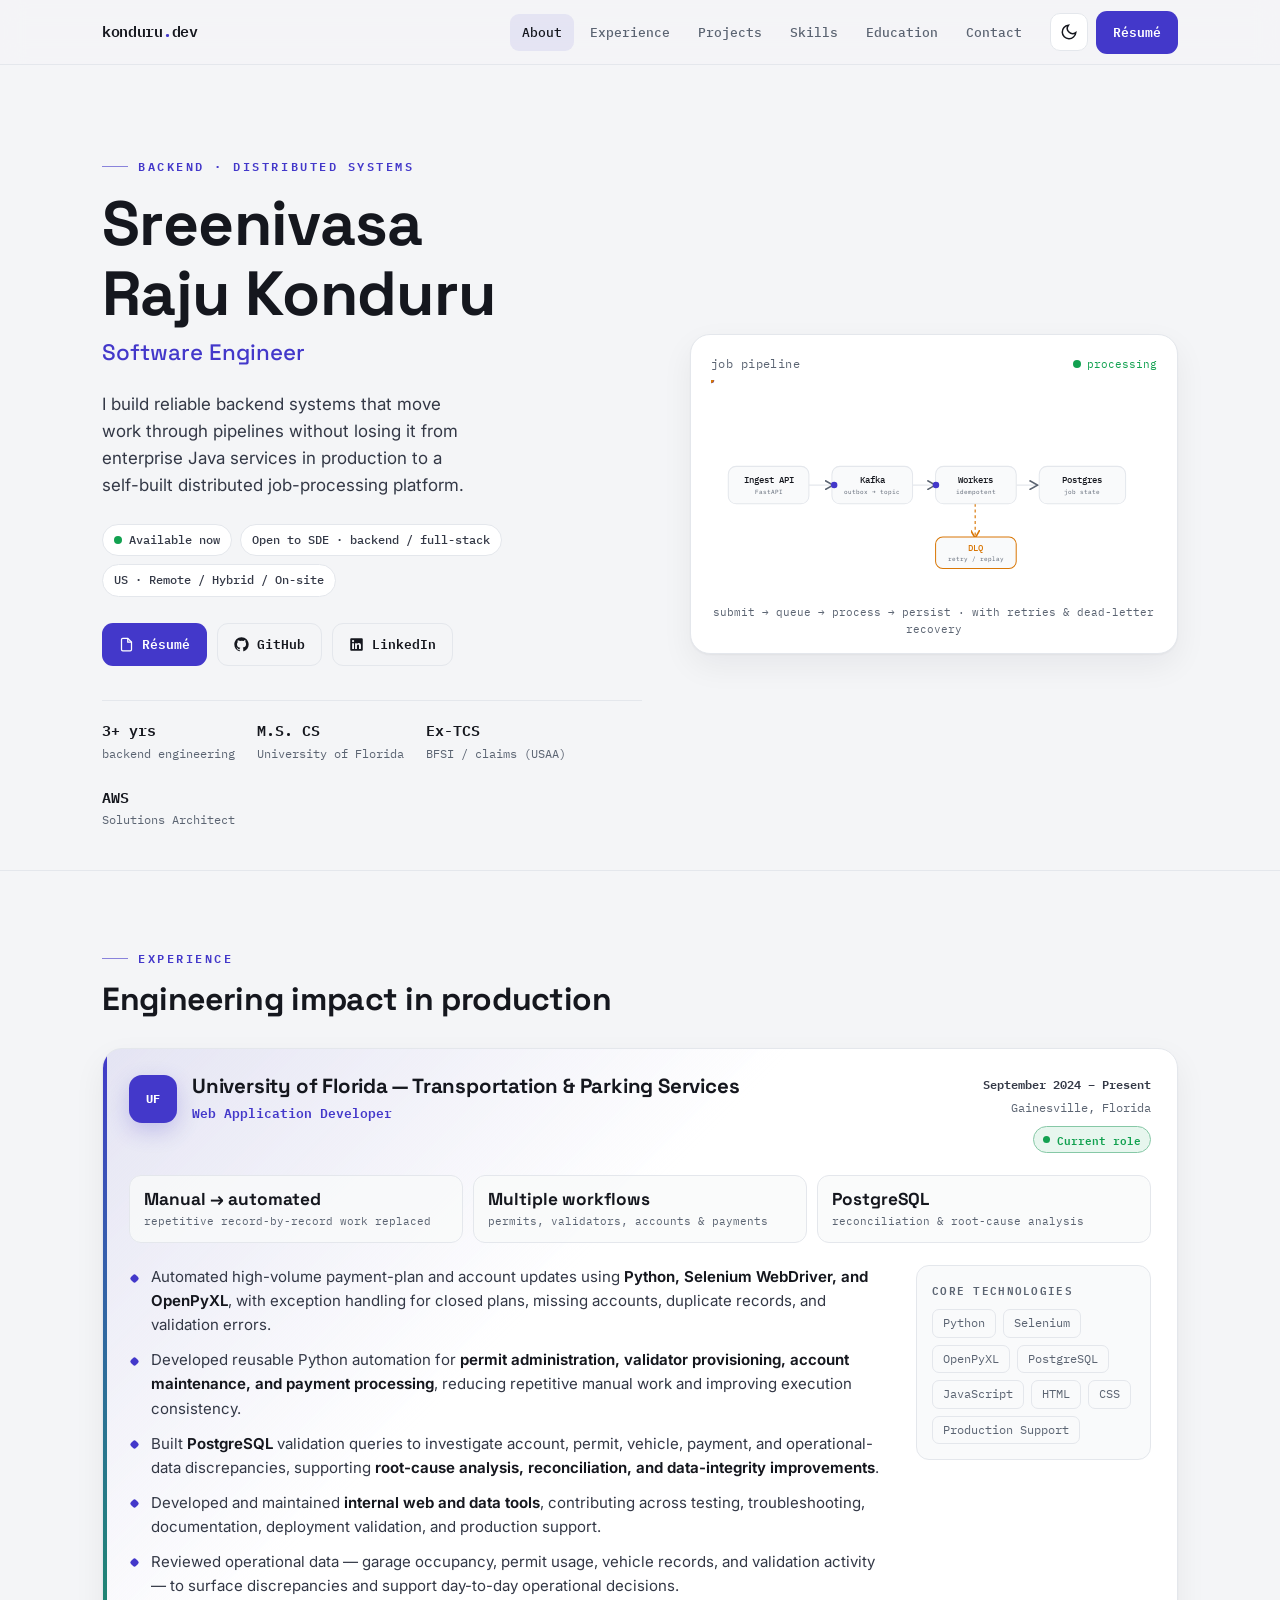
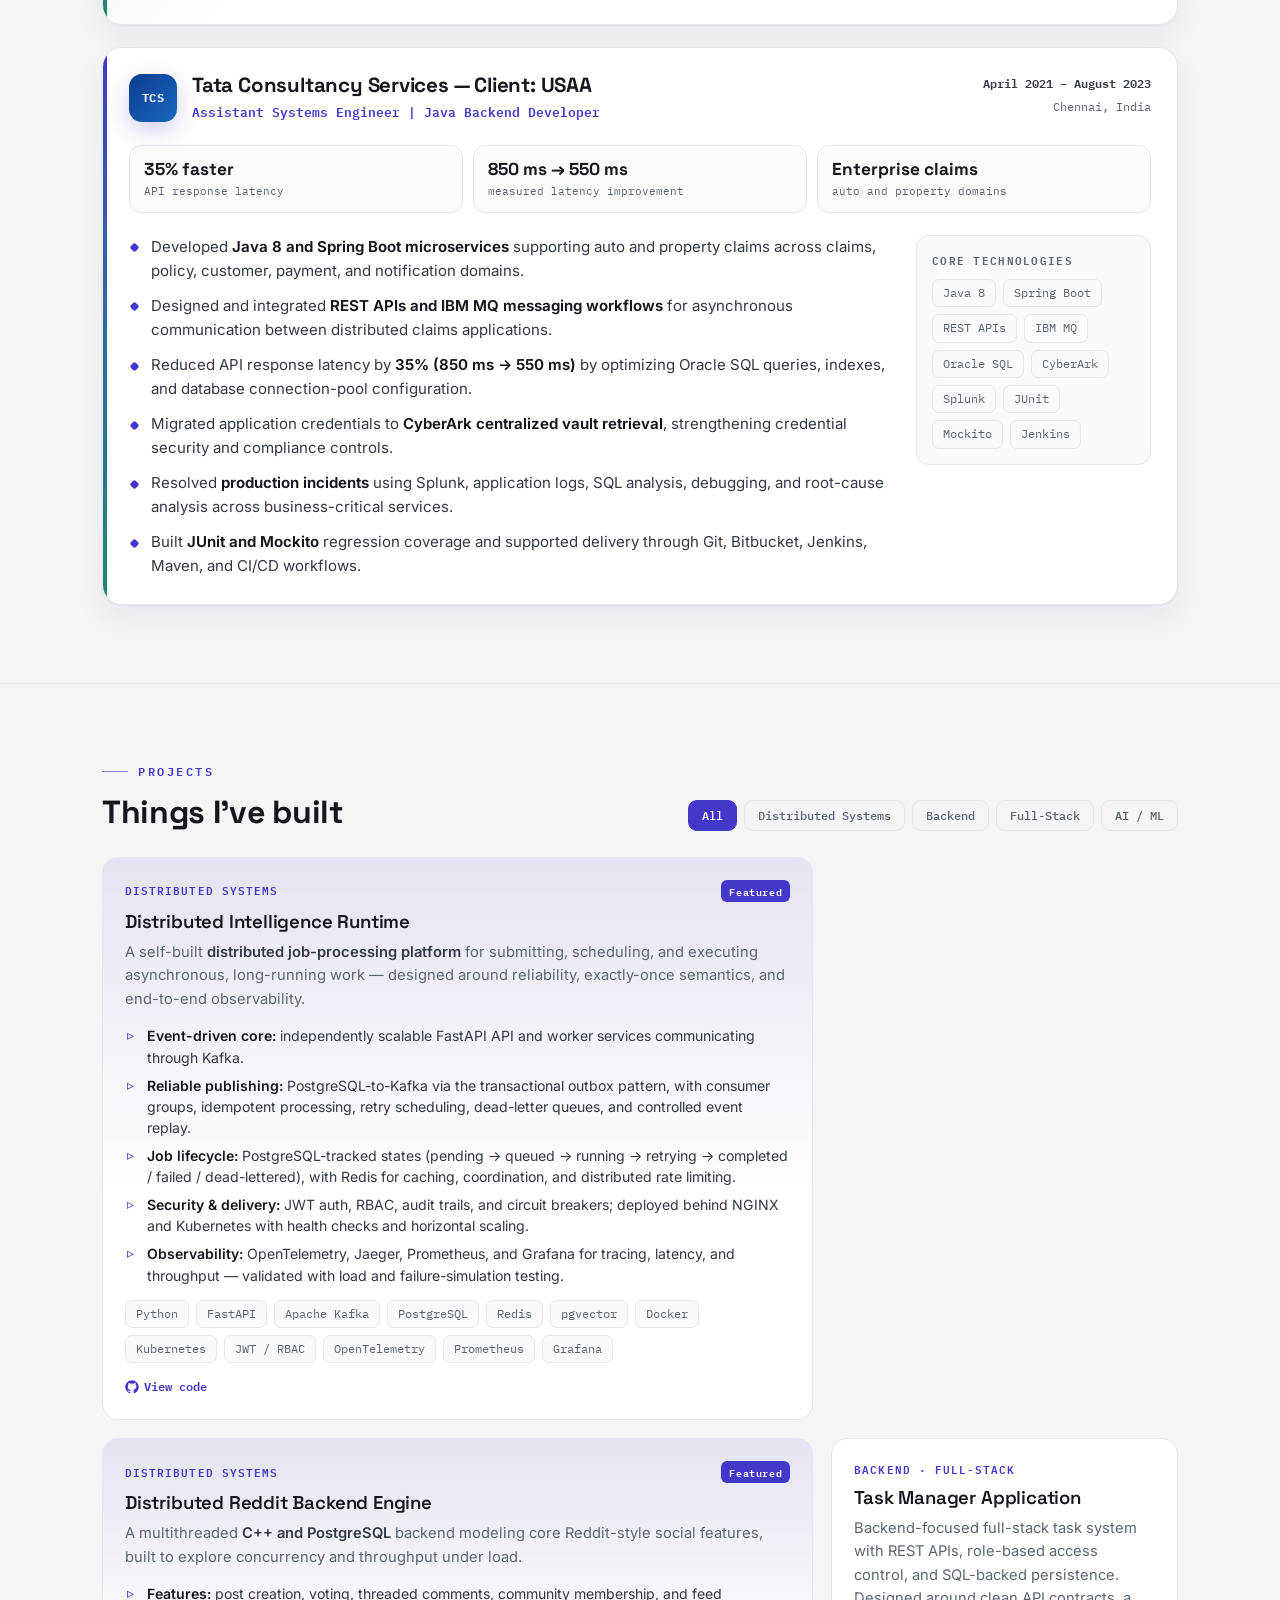
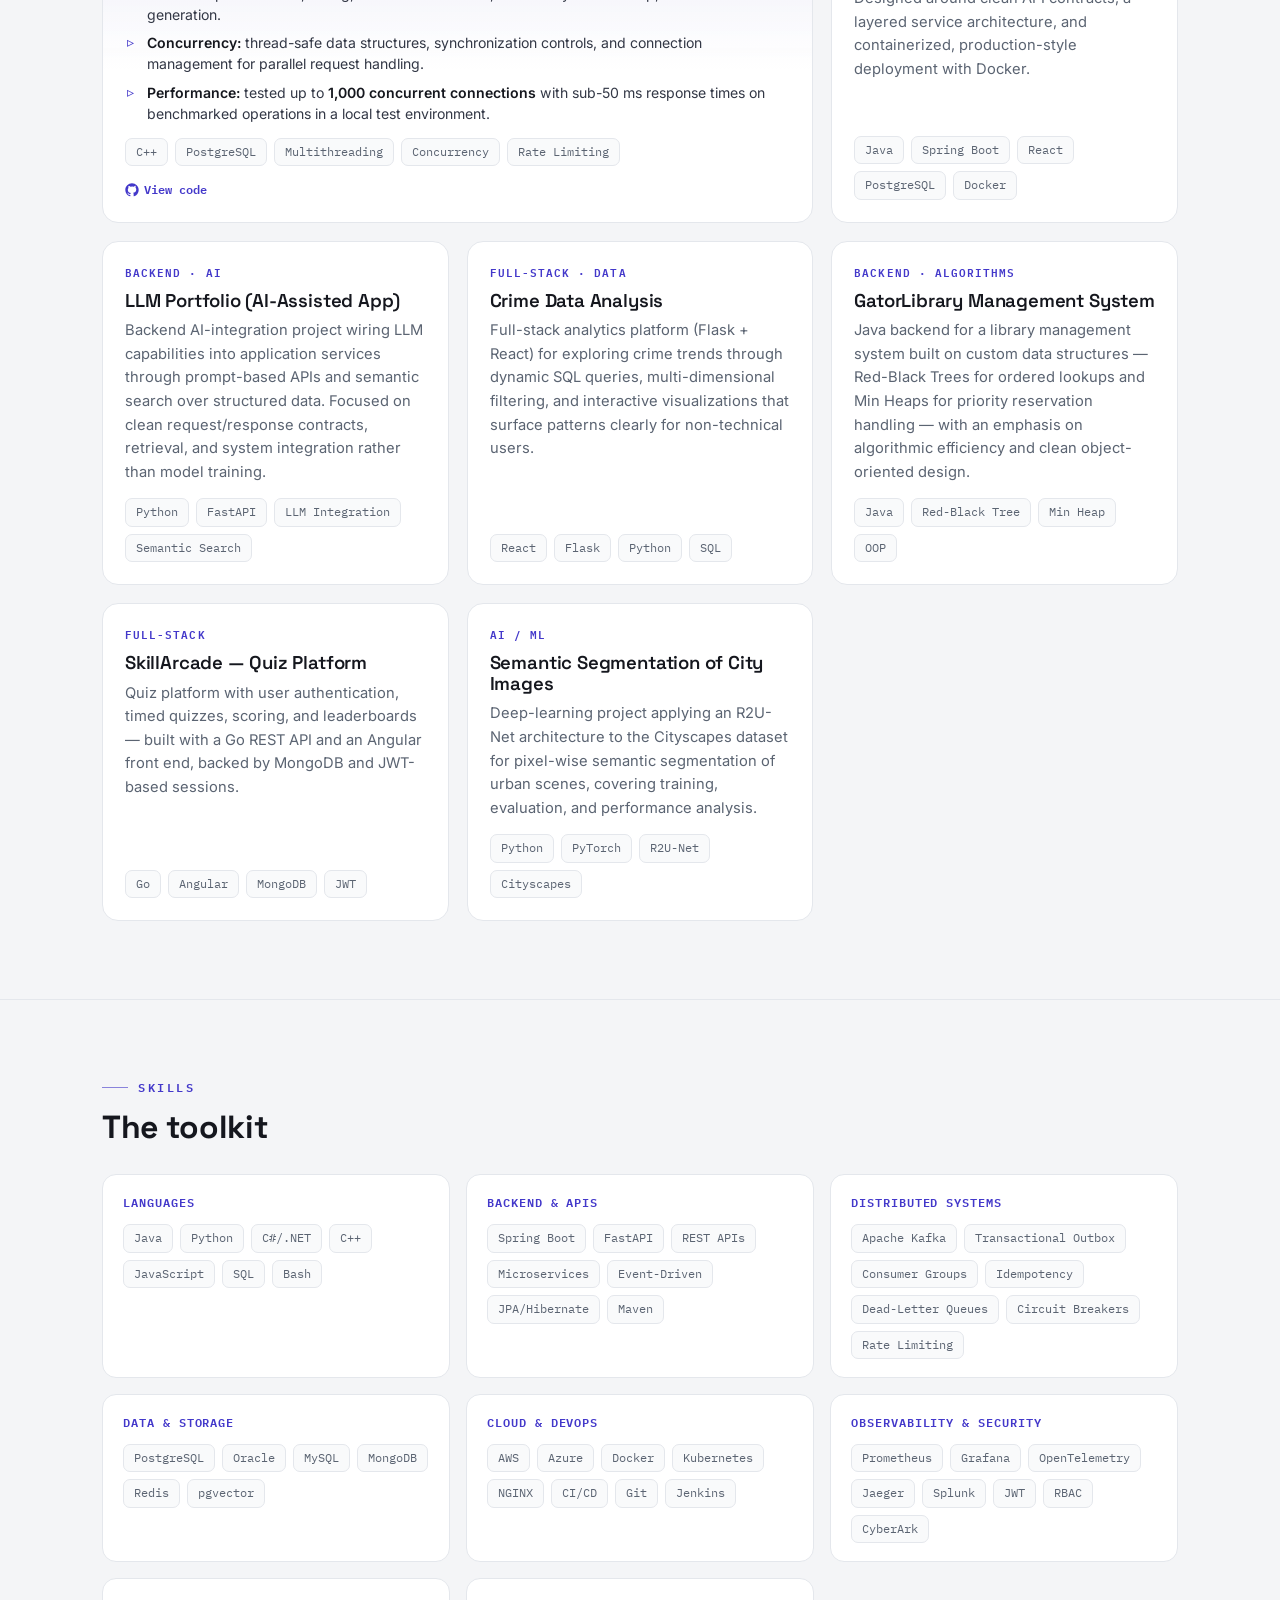
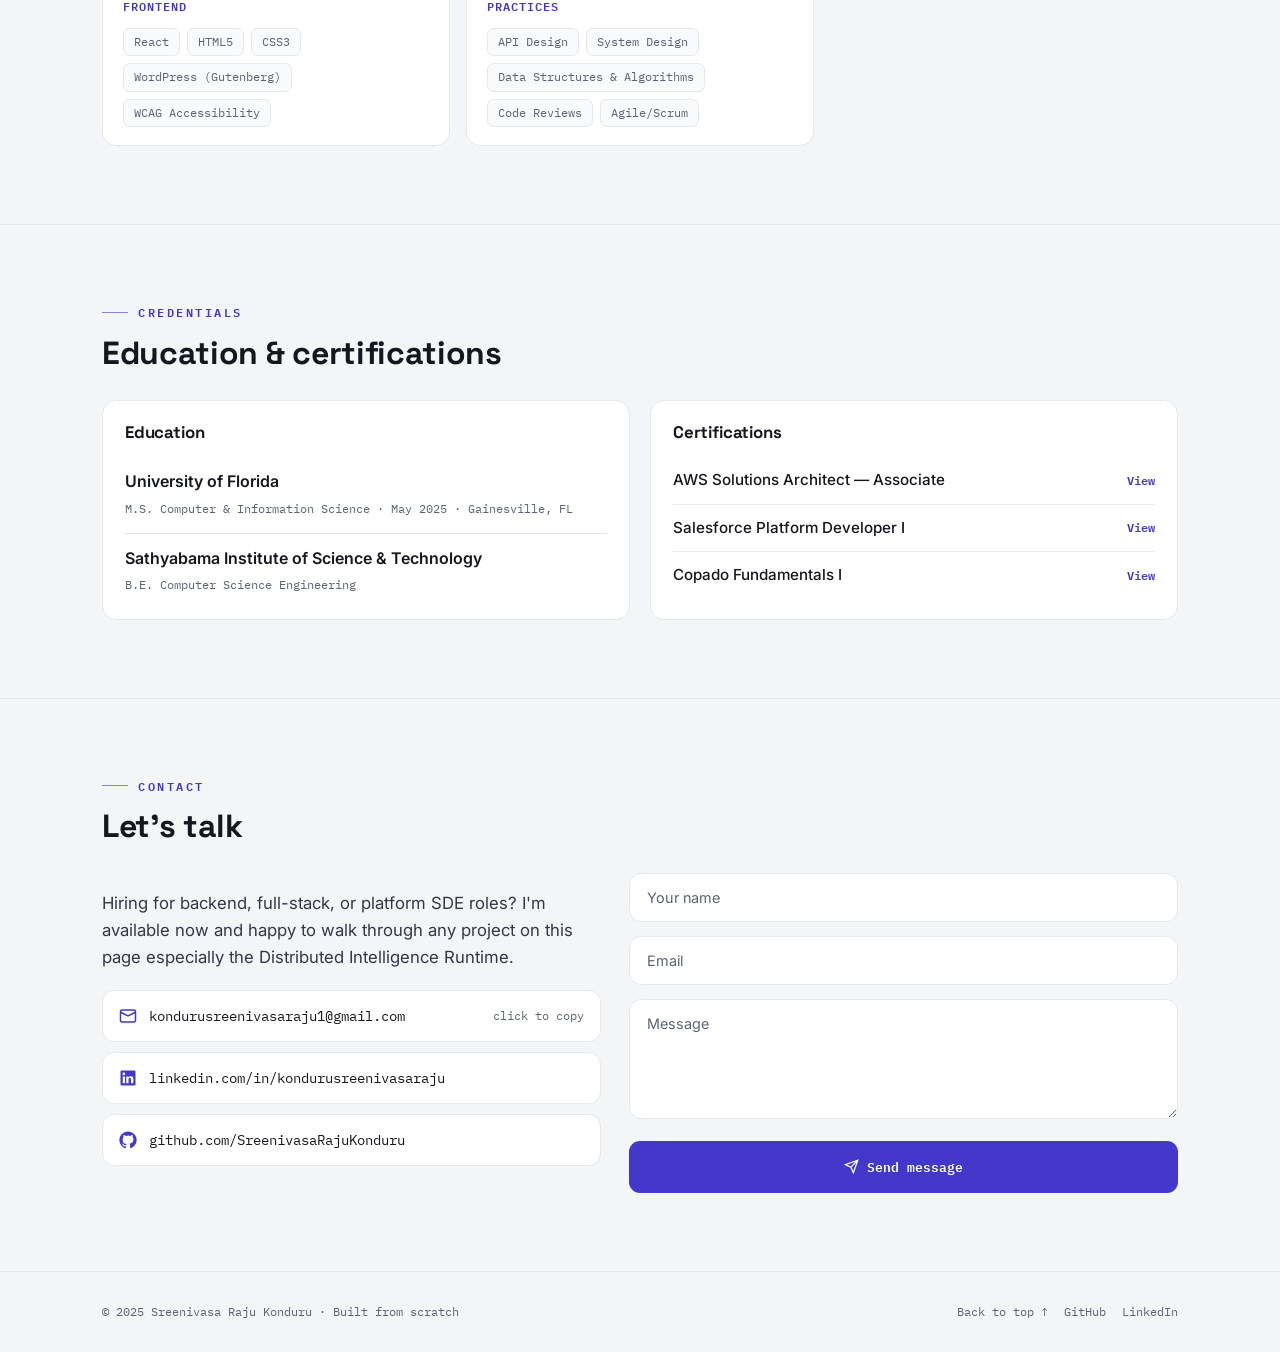
==== commit 4008e952: "Update portfolio with backend experience and distributed systems projects" ====
--- a/index.html
+++ b/index.html
@@ -4,426 +4,2089 @@
 <head>
     <meta charset="UTF-8" />
     <meta name="viewport" content="width=device-width, initial-scale=1" />
-    <title>Sreenivasa Raju Konduru • Software Development Engineer</title>
+    <title>Sreenivasa Raju Konduru • Software Engineer (Backend / Distributed Systems)</title>
     <meta name="description"
-        content="SDE portfolio — Java, Spring Boot, React, SQL, AWS, Python/Selenium. MS CS @ UF (May 2025), ex-TCS (BFSI). Open to full-time; available immediately." />
-    <link rel="stylesheet" href="./style.css?v=6" />
-    <link rel="preconnect" href="https://cdnjs.cloudflare.com" crossorigin>
-    <link rel="stylesheet" href="https://cdnjs.cloudflare.com/ajax/libs/font-awesome/6.5.0/css/all.min.css">
+        content="Backend & distributed-systems software engineer. Java, Spring Boot, Python, FastAPI, Kafka, PostgreSQL, AWS. MS CS @ University of Florida, ex-TCS (BFSI). Open to SDE roles — available now." />
+
+    <link rel="preconnect" href="https://fonts.googleapis.com">
+    <link rel="preconnect" href="https://fonts.gstatic.com" crossorigin>
+    <link
+        href="https://fonts.googleapis.com/css2?family=Space+Grotesk:wght@500;600;700&family=Inter:wght@400;500;600;700&family=IBM+Plex+Mono:wght@400;500;600&display=swap"
+        rel="stylesheet">
+
+    <style>
+        :root {
+            --bg: #F4F5F7;
+            --surface: #FFFFFF;
+            --surface-2: #F9FAFB;
+            --ink: #15171E;
+            --ink-soft: #333846;
+            --muted: #5B6472;
+            --line: #E4E7EC;
+            --accent: #4338CA;
+            --accent-hover: #3730A3;
+            --accent-soft: rgba(67, 56, 202, .09);
+            --accent-ink: #FFFFFF;
+            --live: #12A150;
+            --amber: #D97706;
+            --shadow: 0 1px 2px rgba(16, 19, 30, .04), 0 12px 32px rgba(16, 19, 30, .06);
+            --shadow-lg: 0 20px 50px rgba(16, 19, 30, .12);
+            --radius: 16px;
+            --maxw: 1120px;
+            --display: "Space Grotesk", system-ui, sans-serif;
+            --body: "Inter", system-ui, sans-serif;
+            --mono: "IBM Plex Mono", ui-monospace, SFMono-Regular, Menlo, monospace;
+        }
+
+        body.dark {
+            --bg: #0D0F14;
+            --surface: #14171F;
+            --surface-2: #1A1E28;
+            --ink: #F2F4F8;
+            --ink-soft: #D4DAE4;
+            --muted: #98A2B3;
+            --line: #262B36;
+            --accent: #8B87FF;
+            --accent-hover: #A5A1FF;
+            --accent-soft: rgba(139, 135, 255, .13);
+            --accent-ink: #0D0F14;
+            --live: #35D07F;
+            --amber: #F5A524;
+            --shadow: 0 1px 2px rgba(0, 0, 0, .3), 0 14px 34px rgba(0, 0, 0, .38);
+            --shadow-lg: 0 24px 60px rgba(0, 0, 0, .5);
+        }
+
+        * {
+            box-sizing: border-box;
+        }
+
+        html {
+            scroll-behavior: smooth;
+            scroll-padding-top: 84px;
+        }
+
+        body {
+            margin: 0;
+            font-family: var(--body);
+            background: var(--bg);
+            color: var(--ink);
+            line-height: 1.6;
+            font-size: 16px;
+            -webkit-font-smoothing: antialiased;
+            transition: background .3s ease, color .3s ease;
+        }
+
+        img {
+            max-width: 100%;
+            display: block;
+        }
+
+        a {
+            color: inherit;
+            text-decoration: none;
+        }
+
+        .shell {
+            max-width: var(--maxw);
+            margin: 0 auto;
+            padding: 0 22px;
+        }
+
+        .skip {
+            position: absolute;
+            left: -9999px;
+        }
+
+        .skip:focus {
+            left: 16px;
+            top: 16px;
+            z-index: 9999;
+            background: var(--ink);
+            color: var(--bg);
+            padding: 10px 14px;
+            border-radius: 10px;
+        }
+
+        h1,
+        h2,
+        h3 {
+            font-family: var(--display);
+            color: var(--ink);
+            margin: 0;
+            line-height: 1.12;
+            letter-spacing: -.01em;
+        }
+
+        .eyebrow {
+            font-family: var(--mono);
+            font-size: .72rem;
+            letter-spacing: .22em;
+            text-transform: uppercase;
+            color: var(--accent);
+            font-weight: 600;
+            margin: 0 0 14px;
+            display: flex;
+            align-items: center;
+            gap: 10px;
+        }
+
+        .eyebrow::before {
+            content: "";
+            width: 26px;
+            height: 1px;
+            background: var(--accent);
+            opacity: .6;
+        }
+
+        .section-title {
+            font-size: clamp(1.5rem, 3vw, 2rem);
+            font-weight: 700;
+        }
+
+        .nav {
+            position: sticky;
+            top: 0;
+            z-index: 100;
+            background: color-mix(in srgb, var(--bg) 82%, transparent);
+            backdrop-filter: blur(12px);
+            border-bottom: 1px solid var(--line);
+        }
+
+        .nav-row {
+            display: flex;
+            align-items: center;
+            gap: 16px;
+            height: 64px;
+        }
+
+        .logo {
+            font-family: var(--mono);
+            font-weight: 600;
+            font-size: .95rem;
+            letter-spacing: -.02em;
+            white-space: nowrap;
+        }
+
+        .logo b {
+            color: var(--accent);
+        }
+
+        .nav-links {
+            display: flex;
+            gap: 4px;
+            margin-left: auto;
+        }
+
+        .nav-links a {
+            font-family: var(--mono);
+            font-size: .82rem;
+            color: var(--muted);
+            padding: 8px 12px;
+            border-radius: 9px;
+            transition: color .18s, background .18s;
+            font-weight: 500;
+        }
+
+        .nav-links a:hover,
+        .nav-links a.active {
+            color: var(--ink);
+            background: var(--accent-soft);
+        }
+
+        .nav-cta {
+            display: flex;
+            align-items: center;
+            gap: 8px;
+        }
+
+        .btn {
+            display: inline-flex;
+            align-items: center;
+            gap: 8px;
+            font-family: var(--mono);
+            font-weight: 600;
+            font-size: .82rem;
+            padding: 10px 16px;
+            border-radius: 11px;
+            border: 1px solid transparent;
+            cursor: pointer;
+            transition: transform .15s ease, background .18s, border-color .18s, color .18s;
+            white-space: nowrap;
+        }
+
+        .btn-primary {
+            background: var(--accent);
+            color: var(--accent-ink);
+        }
+
+        .btn-primary:hover {
+            background: var(--accent-hover);
+            transform: translateY(-1px);
+        }
+
+        .btn-ghost {
+            background: transparent;
+            color: var(--ink);
+            border-color: var(--line);
+        }
+
+        .btn-ghost:hover {
+            border-color: var(--accent);
+            color: var(--accent);
+            transform: translateY(-1px);
+        }
+
+        .icon-btn {
+            width: 38px;
+            height: 38px;
+            border-radius: 10px;
+            border: 1px solid var(--line);
+            background: var(--surface);
+            color: var(--ink);
+            display: inline-flex;
+            align-items: center;
+            justify-content: center;
+            cursor: pointer;
+            transition: border-color .18s, transform .15s;
+            padding: 0;
+        }
+
+        .icon-btn:hover {
+            border-color: var(--accent);
+            transform: translateY(-1px);
+        }
+
+        .icon-btn svg {
+            width: 18px;
+            height: 18px;
+        }
+
+        .hamb {
+            display: none;
+        }
+
+        .hero {
+            padding: clamp(48px, 8vw, 92px) 0 40px;
+        }
+
+        .hero-grid {
+            display: grid;
+            grid-template-columns: 1.05fr .95fr;
+            gap: 48px;
+            align-items: center;
+        }
+
+        .hero h1 {
+            font-size: clamp(2.4rem, 6vw, 3.9rem);
+            font-weight: 700;
+            margin: 0 0 6px;
+        }
+
+        .hero .role {
+            font-family: var(--display);
+            font-weight: 500;
+            font-size: clamp(1.05rem, 2.4vw, 1.4rem);
+            color: var(--accent);
+            margin: 0 0 20px;
+        }
+
+        .hero .lead {
+            font-size: 1.06rem;
+            color: var(--ink-soft);
+            max-width: 34ch;
+            margin: 0 0 24px;
+        }
+
+        .status-row {
+            display: flex;
+            flex-wrap: wrap;
+            gap: 8px;
+            margin-bottom: 26px;
+        }
+
+        .status {
+            font-family: var(--mono);
+            font-size: .74rem;
+            font-weight: 500;
+            color: var(--ink-soft);
+            background: var(--surface);
+            border: 1px solid var(--line);
+            padding: 6px 11px;
+            border-radius: 999px;
+            display: inline-flex;
+            align-items: center;
+            gap: 7px;
+        }
+
+        .dot {
+            width: 8px;
+            height: 8px;
+            border-radius: 50%;
+            background: var(--live);
+            box-shadow: 0 0 0 0 var(--live);
+            animation: pulse 2.4s infinite;
+        }
+
+        @keyframes pulse {
+            0% {
+                box-shadow: 0 0 0 0 color-mix(in srgb, var(--live) 55%, transparent);
+            }
+
+            70% {
+                box-shadow: 0 0 0 7px transparent;
+            }
+
+            100% {
+                box-shadow: 0 0 0 0 transparent;
+            }
+        }
+
+        .hero-cta {
+            display: flex;
+            flex-wrap: wrap;
+            gap: 10px;
+        }
+
+        .glance {
+            margin-top: 34px;
+            border-top: 1px solid var(--line);
+            padding-top: 18px;
+            display: flex;
+            flex-wrap: wrap;
+            gap: 22px;
+        }
+
+        .glance div {
+            font-family: var(--mono);
+            font-size: .78rem;
+            color: var(--muted);
+        }
+
+        .glance b {
+            color: var(--ink);
+            font-weight: 600;
+            display: block;
+            font-size: .92rem;
+            margin-bottom: 1px;
+        }
+
+        .pipe-wrap {
+            background: var(--surface);
+            border: 1px solid var(--line);
+            border-radius: 20px;
+            padding: 20px 20px 14px;
+            box-shadow: var(--shadow);
+            position: relative;
+            overflow: hidden;
+        }
+
+        .pipe-head {
+            display: flex;
+            align-items: center;
+            justify-content: space-between;
+            margin-bottom: 6px;
+        }
+
+        .pipe-title {
+            font-family: var(--mono);
+            font-size: .74rem;
+            color: var(--muted);
+            letter-spacing: .04em;
+        }
+
+        .pipe-live {
+            font-family: var(--mono);
+            font-size: .68rem;
+            color: var(--live);
+            display: inline-flex;
+            align-items: center;
+            gap: 6px;
+        }
+
+        .pipe-svg {
+            width: 100%;
+            height: auto;
+            display: block;
+        }
+
+        .node-box {
+            fill: var(--surface-2);
+            stroke: var(--line);
+            stroke-width: 1.4;
+        }
+
+        .node-box.dlq {
+            stroke: var(--amber);
+        }
+
+        .node-label {
+            font-family: var(--mono);
+            font-size: 12px;
+            font-weight: 500;
+            fill: var(--ink);
+        }
+
+        .node-sub {
+            font-family: var(--mono);
+            font-size: 9px;
+            fill: var(--muted);
+        }
+
+        .edge {
+            fill: none;
+            stroke: var(--line);
+            stroke-width: 1.6;
+        }
+
+        .edge.retry {
+            stroke: var(--amber);
+            stroke-dasharray: 4 4;
+        }
+
+        .flow-dot {
+            fill: var(--accent);
+        }
+
+        .flow-dot.retry {
+            fill: var(--amber);
+        }
+
+        .pipe-caption {
+            font-family: var(--mono);
+            font-size: .68rem;
+            color: var(--muted);
+            text-align: center;
+            margin: 8px 0 0;
+        }
+
+        section.block {
+            padding: clamp(46px, 7vw, 78px) 0;
+            border-top: 1px solid var(--line);
+        }
+
+        .timeline {
+            position: relative;
+            margin-top: 30px;
+        }
+
+        .tl-item {
+            position: relative;
+            padding-left: 34px;
+            padding-bottom: 34px;
+        }
+
+        .tl-item:last-child {
+            padding-bottom: 0;
+        }
+
+        .tl-item::before {
+            content: "";
+            position: absolute;
+            left: 6px;
+            top: 26px;
+            bottom: -4px;
+            width: 2px;
+            background: var(--line);
+        }
+
+        .tl-item:last-child::before {
+            display: none;
+        }
+
+        .tl-node {
+            position: absolute;
+            left: 0;
+            top: 6px;
+            width: 14px;
+            height: 14px;
+            border-radius: 50%;
+            background: var(--surface);
+            border: 3px solid var(--accent);
+        }
+
+        .tl-head {
+            display: flex;
+            flex-wrap: wrap;
+            align-items: baseline;
+            gap: 6px 12px;
+        }
+
+        .tl-head h3 {
+            font-size: 1.14rem;
+            font-weight: 600;
+        }
+
+        .tl-role {
+            font-family: var(--mono);
+            font-size: .82rem;
+            color: var(--accent);
+            font-weight: 600;
+        }
+
+        .tl-meta {
+            font-family: var(--mono);
+            font-size: .76rem;
+            color: var(--muted);
+            margin: 4px 0 12px;
+        }
+
+        .tl-item ul {
+            margin: 0;
+            padding-left: 18px;
+            color: var(--ink-soft);
+        }
+
+        .tl-item li {
+            margin-bottom: 7px;
+        }
+
+        .tl-item li strong {
+            color: var(--ink);
+            font-weight: 600;
+        }
+
+        .chips {
+            display: flex;
+            flex-wrap: wrap;
+            gap: 7px;
+            margin-top: 13px;
+        }
+
+        .chip {
+            font-family: var(--mono);
+            font-size: .72rem;
+            color: var(--muted);
+            background: var(--surface-2);
+            border: 1px solid var(--line);
+            padding: 4px 10px;
+            border-radius: 7px;
+        }
+
+        .experience-grid {
+            display: grid;
+            gap: 22px;
+            margin-top: 30px;
+        }
+
+        .experience-card {
+            position: relative;
+            overflow: hidden;
+            background: var(--surface);
+            border: 1px solid var(--line);
+            border-radius: 20px;
+            padding: 26px;
+            box-shadow: var(--shadow);
+            transition: transform .2s ease, box-shadow .2s ease, border-color .2s ease;
+        }
+
+        .experience-card::before {
+            content: "";
+            position: absolute;
+            inset: 0 auto 0 0;
+            width: 4px;
+            background: linear-gradient(180deg, var(--accent), color-mix(in srgb, var(--accent) 25%, var(--live)));
+        }
+
+        .experience-card:hover {
+            transform: translateY(-4px);
+            box-shadow: var(--shadow-lg);
+            border-color: color-mix(in srgb, var(--accent) 38%, var(--line));
+        }
+
+        .experience-card.current {
+            background: linear-gradient(135deg, var(--accent-soft), var(--surface) 42%);
+        }
+
+        .experience-top {
+            display: flex;
+            justify-content: space-between;
+            align-items: flex-start;
+            gap: 22px;
+        }
+
+        .experience-brand {
+            display: flex;
+            align-items: flex-start;
+            gap: 15px;
+            min-width: 0;
+        }
+
+        .company-mark {
+            width: 48px;
+            height: 48px;
+            flex: 0 0 48px;
+            display: grid;
+            place-items: center;
+            border-radius: 13px;
+            color: var(--accent-ink);
+            background: var(--accent);
+            font-family: var(--mono);
+            font-size: .78rem;
+            font-weight: 700;
+            letter-spacing: .04em;
+            box-shadow: 0 8px 22px color-mix(in srgb, var(--accent) 24%, transparent);
+        }
+
+        .company-mark.usaa {
+            color: #fff;
+            background: linear-gradient(135deg, #0b3d91, #1767c0);
+        }
+
+        .experience-company {
+            font-size: clamp(1.08rem, 2.2vw, 1.28rem);
+            font-weight: 700;
+            margin-bottom: 5px;
+        }
+
+        .experience-role {
+            color: var(--accent);
+            font-family: var(--mono);
+            font-size: .82rem;
+            font-weight: 600;
+            margin: 0;
+        }
+
+        .experience-meta {
+            text-align: right;
+            flex-shrink: 0;
+        }
+
+        .experience-date,
+        .experience-location {
+            display: block;
+            font-family: var(--mono);
+            font-size: .75rem;
+        }
+
+        .experience-date {
+            color: var(--ink-soft);
+            font-weight: 600;
+        }
+
+        .experience-location {
+            color: var(--muted);
+            margin-top: 4px;
+        }
+
+        .current-badge {
+            display: inline-flex;
+            align-items: center;
+            gap: 7px;
+            margin-top: 9px;
+            padding: 4px 9px;
+            border: 1px solid color-mix(in srgb, var(--live) 45%, var(--line));
+            border-radius: 999px;
+            background: color-mix(in srgb, var(--live) 10%, var(--surface));
+            color: var(--live);
+            font-family: var(--mono);
+            font-size: .68rem;
+            font-weight: 600;
+        }
+
+        .current-badge::before {
+            content: "";
+            width: 7px;
+            height: 7px;
+            border-radius: 50%;
+            background: var(--live);
+        }
+
+        .impact-strip {
+            display: grid;
+            grid-template-columns: repeat(3, minmax(0, 1fr));
+            gap: 10px;
+            margin: 22px 0;
+        }
+
+        .impact-item {
+            min-width: 0;
+            padding: 13px 14px;
+            border: 1px solid var(--line);
+            border-radius: 12px;
+            background: color-mix(in srgb, var(--surface-2) 82%, transparent);
+        }
+
+        .impact-value {
+            display: block;
+            color: var(--ink);
+            font-family: var(--display);
+            font-size: 1.08rem;
+            font-weight: 700;
+            line-height: 1.2;
+        }
+
+        .impact-label {
+            display: block;
+            margin-top: 4px;
+            color: var(--muted);
+            font-family: var(--mono);
+            font-size: .67rem;
+            line-height: 1.4;
+        }
+
+        .experience-details {
+            display: grid;
+            grid-template-columns: minmax(0, 1fr) 235px;
+            gap: 24px;
+            align-items: start;
+        }
+
+        .experience-list {
+            list-style: none;
+            margin: 0;
+            padding: 0;
+            display: grid;
+            gap: 11px;
+        }
+
+        .experience-list li {
+            position: relative;
+            padding-left: 22px;
+            color: var(--ink-soft);
+            font-size: .94rem;
+        }
+
+        .experience-list li::before {
+            content: "";
+            position: absolute;
+            left: 2px;
+            top: .64em;
+            width: 7px;
+            height: 7px;
+            border-radius: 2px;
+            background: var(--accent);
+            transform: rotate(45deg);
+        }
+
+        .experience-list strong {
+            color: var(--ink);
+            font-weight: 650;
+        }
+
+        .experience-stack {
+            padding: 15px;
+            border: 1px solid var(--line);
+            border-radius: 13px;
+            background: var(--surface-2);
+        }
+
+        .experience-stack h4 {
+            margin: 0 0 11px;
+            color: var(--muted);
+            font-family: var(--mono);
+            font-size: .67rem;
+            font-weight: 600;
+            letter-spacing: .12em;
+            text-transform: uppercase;
+        }
+
+        .experience-stack .chips {
+            margin: 0;
+        }
+
+        @media (max-width: 760px) {
+            .experience-card {
+                padding: 22px 19px;
+            }
+
+            .experience-top {
+                flex-direction: column;
+            }
+
+            .experience-meta {
+                text-align: left;
+            }
+
+            .impact-strip {
+                grid-template-columns: 1fr;
+            }
+
+            .experience-details {
+                grid-template-columns: 1fr;
+            }
+
+            .experience-stack {
+                padding: 13px;
+            }
+        }
+
+        .proj-head {
+            display: flex;
+            flex-wrap: wrap;
+            align-items: end;
+            justify-content: space-between;
+            gap: 16px;
+        }
+
+        .filters {
+            display: flex;
+            flex-wrap: wrap;
+            gap: 7px;
+        }
+
+        .filter {
+            font-family: var(--mono);
+            font-size: .76rem;
+            font-weight: 500;
+            color: var(--muted);
+            background: transparent;
+            border: 1px solid var(--line);
+            padding: 7px 13px;
+            border-radius: 9px;
+            cursor: pointer;
+            transition: all .16s;
+        }
+
+        .filter:hover {
+            color: var(--ink);
+            border-color: var(--accent);
+        }
+
+        .filter.active {
+            background: var(--accent);
+            color: var(--accent-ink);
+            border-color: var(--accent);
+        }
+
+        .proj-grid {
+            display: grid;
+            grid-template-columns: repeat(auto-fill, minmax(300px, 1fr));
+            gap: 18px;
+            margin-top: 26px;
+        }
+
+        .proj {
+            background: var(--surface);
+            border: 1px solid var(--line);
+            border-radius: var(--radius);
+            padding: 22px;
+            display: flex;
+            flex-direction: column;
+            transition: transform .18s ease, box-shadow .18s ease, border-color .18s;
+        }
+
+        .proj:hover {
+            transform: translateY(-4px);
+            box-shadow: var(--shadow-lg);
+            border-color: color-mix(in srgb, var(--accent) 40%, var(--line));
+        }
+
+        .proj.feat {
+            grid-column: span 2;
+            background: linear-gradient(180deg, var(--accent-soft), var(--surface) 60%);
+        }
+
+        .proj-top {
+            display: flex;
+            align-items: center;
+            gap: 10px;
+            margin-bottom: 10px;
+        }
+
+        .proj-kind {
+            font-family: var(--mono);
+            font-size: .66rem;
+            letter-spacing: .1em;
+            text-transform: uppercase;
+            color: var(--accent);
+            font-weight: 600;
+        }
+
+        .tag-feat {
+            margin-left: auto;
+            font-family: var(--mono);
+            font-size: .64rem;
+            font-weight: 600;
+            color: var(--accent-ink);
+            background: var(--accent);
+            padding: 3px 8px;
+            border-radius: 6px;
+            letter-spacing: .06em;
+        }
+
+        .proj h3 {
+            font-size: 1.16rem;
+            font-weight: 600;
+            margin-bottom: 8px;
+        }
+
+        .proj p {
+            color: var(--muted);
+            font-size: .92rem;
+            margin: 0 0 14px;
+        }
+
+        .proj p .hl {
+            color: var(--ink-soft);
+            font-weight: 600;
+        }
+
+        .proj .chips {
+            margin-top: auto;
+        }
+
+        .proj-links {
+            display: flex;
+            gap: 14px;
+            margin-top: 14px;
+        }
+
+        .proj-links a {
+            font-family: var(--mono);
+            font-size: .76rem;
+            font-weight: 600;
+            color: var(--accent);
+            display: inline-flex;
+            align-items: center;
+            gap: 5px;
+        }
+
+        .proj-links a:hover {
+            text-decoration: underline;
+        }
+
+        .proj-highlights {
+            list-style: none;
+            margin: 0 0 14px;
+            padding: 0;
+            display: grid;
+            gap: 7px;
+        }
+
+        .proj-highlights li {
+            position: relative;
+            padding-left: 22px;
+            font-size: .88rem;
+            color: var(--ink-soft);
+            line-height: 1.5;
+        }
+
+        .proj-highlights li::before {
+            content: "▹";
+            position: absolute;
+            left: 2px;
+            top: -1px;
+            color: var(--accent);
+            font-weight: 700;
+        }
+
+        .proj-highlights li strong {
+            color: var(--ink);
+            font-weight: 600;
+        }
+
+        .skill-grid {
+            display: grid;
+            grid-template-columns: repeat(auto-fill, minmax(280px, 1fr));
+            gap: 16px;
+            margin-top: 28px;
+        }
+
+        .skill-card {
+            background: var(--surface);
+            border: 1px solid var(--line);
+            border-radius: 14px;
+            padding: 18px 20px;
+        }
+
+        .skill-card h4 {
+            font-family: var(--mono);
+            font-size: .74rem;
+            letter-spacing: .08em;
+            text-transform: uppercase;
+            color: var(--accent);
+            margin: 0 0 12px;
+            font-weight: 600;
+        }
+
+        .skill-card .chips {
+            margin: 0;
+        }
+
+        .two-col {
+            display: grid;
+            grid-template-columns: 1fr 1fr;
+            gap: 20px;
+            margin-top: 28px;
+        }
+
+        .panel {
+            background: var(--surface);
+            border: 1px solid var(--line);
+            border-radius: 14px;
+            padding: 22px;
+        }
+
+        .panel h3 {
+            font-size: 1.05rem;
+            margin-bottom: 16px;
+        }
+
+        .edu-item {
+            padding: 12px 0;
+            border-bottom: 1px solid var(--line);
+        }
+
+        .edu-item:last-child {
+            border-bottom: 0;
+            padding-bottom: 0;
+        }
+
+        .edu-item:first-child {
+            padding-top: 0;
+        }
+
+        .edu-item b {
+            display: block;
+            font-weight: 600;
+        }
+
+        .edu-item span {
+            font-family: var(--mono);
+            font-size: .78rem;
+            color: var(--muted);
+        }
+
+        .cert-item {
+            display: flex;
+            align-items: center;
+            justify-content: space-between;
+            gap: 12px;
+            padding: 11px 0;
+            border-bottom: 1px solid var(--line);
+        }
+
+        .cert-item:last-child {
+            border-bottom: 0;
+            padding-bottom: 0;
+        }
+
+        .cert-item:first-child {
+            padding-top: 0;
+        }
+
+        .cert-item span {
+            font-weight: 500;
+            font-size: .95rem;
+        }
+
+        .cert-item a {
+            font-family: var(--mono);
+            font-size: .74rem;
+            font-weight: 600;
+            color: var(--accent);
+        }
+
+        .cert-item a:hover {
+            text-decoration: underline;
+        }
+
+        .contact-grid {
+            display: grid;
+            grid-template-columns: 1fr 1.1fr;
+            gap: 28px;
+            margin-top: 28px;
+        }
+
+        .contact-lead {
+            font-size: 1.05rem;
+            color: var(--ink-soft);
+            margin-bottom: 20px;
+        }
+
+        .contact-links {
+            display: grid;
+            gap: 10px;
+        }
+
+        .clink {
+            display: flex;
+            align-items: center;
+            gap: 12px;
+            padding: 14px 16px;
+            border-radius: 12px;
+            border: 1px solid var(--line);
+            background: var(--surface);
+            font-family: var(--mono);
+            font-size: .86rem;
+            transition: border-color .18s, transform .15s;
+        }
+
+        .clink:hover {
+            border-color: var(--accent);
+            transform: translateY(-1px);
+        }
+
+        .clink svg {
+            width: 18px;
+            height: 18px;
+            color: var(--accent);
+            flex-shrink: 0;
+        }
+
+        .clink .copy {
+            margin-left: auto;
+            font-size: .72rem;
+            color: var(--muted);
+        }
+
+        form {
+            display: grid;
+            gap: 14px;
+        }
+
+        .field {
+            position: relative;
+        }
+
+        .field input,
+        .field textarea {
+            width: 100%;
+            padding: 14px 14px;
+            border-radius: 12px;
+            border: 1px solid var(--line);
+            background: var(--surface);
+            color: var(--ink);
+            font-family: var(--body);
+            font-size: .95rem;
+            outline: none;
+            transition: border-color .18s, box-shadow .18s;
+        }
+
+        .field textarea {
+            resize: vertical;
+            min-height: 120px;
+        }
+
+        .field input:focus,
+        .field textarea:focus {
+            border-color: var(--accent);
+            box-shadow: 0 0 0 4px var(--accent-soft);
+        }
+
+        .field label {
+            position: absolute;
+            left: 12px;
+            top: 13px;
+            padding: 0 6px;
+            background: var(--surface);
+            color: var(--muted);
+            font-size: .9rem;
+            pointer-events: none;
+            transition: .16s;
+        }
+
+        .field input:focus+label,
+        .field input:not(:placeholder-shown)+label,
+        .field textarea:focus+label,
+        .field textarea:not(:placeholder-shown)+label {
+            top: -9px;
+            font-size: .72rem;
+            color: var(--accent);
+            font-family: var(--mono);
+        }
+
+        .toast {
+            position: fixed;
+            left: 50%;
+            bottom: 24px;
+            transform: translateX(-50%) translateY(20px);
+            background: var(--ink);
+            color: var(--bg);
+            padding: 13px 20px;
+            border-radius: 11px;
+            font-family: var(--mono);
+            font-size: .84rem;
+            box-shadow: var(--shadow-lg);
+            opacity: 0;
+            pointer-events: none;
+            transition: .3s;
+            z-index: 200;
+        }
+
+        .toast.show {
+            opacity: 1;
+            transform: translateX(-50%) translateY(0);
+        }
+
+        footer {
+            border-top: 1px solid var(--line);
+            padding: 30px 0;
+        }
+
+        .foot-row {
+            display: flex;
+            flex-wrap: wrap;
+            align-items: center;
+            justify-content: space-between;
+            gap: 12px;
+        }
+
+        .foot-row p {
+            font-family: var(--mono);
+            font-size: .78rem;
+            color: var(--muted);
+            margin: 0;
+        }
+
+        .foot-links {
+            display: flex;
+            gap: 16px;
+        }
+
+        .foot-links a {
+            font-family: var(--mono);
+            font-size: .78rem;
+            color: var(--muted);
+        }
+
+        .foot-links a:hover {
+            color: var(--accent);
+        }
+
+        .reveal {
+            opacity: 0;
+            transform: translateY(18px);
+            transition: opacity .6s ease, transform .6s ease;
+        }
+
+        .reveal.in {
+            opacity: 1;
+            transform: none;
+        }
+
+        @media (max-width: 900px) {
+            .hero-grid {
+                grid-template-columns: 1fr;
+                gap: 34px;
+            }
+
+            .pipe-wrap {
+                order: -1;
+            }
+
+            .proj.feat {
+                grid-column: span 1;
+            }
+
+            .contact-grid,
+            .two-col {
+                grid-template-columns: 1fr;
+            }
+
+            .nav-links {
+                display: none;
+                position: absolute;
+                top: 64px;
+                left: 0;
+                right: 0;
+                flex-direction: column;
+                background: var(--surface);
+                border-bottom: 1px solid var(--line);
+                padding: 10px;
+                gap: 4px;
+            }
+
+            .nav-links.open {
+                display: flex;
+            }
+
+            .nav-links a {
+                font-size: .95rem;
+                padding: 12px;
+            }
+
+            .hamb {
+                display: inline-flex;
+            }
+        }
+
+        @media (max-width: 520px) {
+            .hero .lead {
+                max-width: 100%;
+            }
+
+            .glance {
+                gap: 16px;
+            }
+
+            .nav-cta .btn {
+                display: none;
+            }
+        }
+
+        @media (prefers-reduced-motion: reduce) {
+            * {
+                scroll-behavior: auto;
+            }
+
+            .reveal {
+                transition: none;
+                opacity: 1;
+                transform: none;
+            }
+
+            .dot {
+                animation: none;
+            }
+        }
+    </style>
 </head>
 
 <body>
     <a class="skip" href="#about">Skip to content</a>
 
-    <!-- ===== Header ===== -->
-    <header class="hdr">
-        <div class="shell hdr-row">
-            <div class="brand">
-                <h1 class="title">Sreenivasa Raju Konduru</h1>
-                <p class="subtitle">Software Development Engineer (SDE)</p>
-            </div>
-
-            <!-- Hamburger (shown on small screens) -->
-            <button class="hamb" id="hamb" aria-label="Open menu" aria-expanded="false" aria-controls="mainNav">
-                <span></span><span></span><span></span>
-            </button>
-
-            <nav class="nav" id="mainNav" aria-label="Main">
+    <nav class="nav">
+        <div class="shell nav-row">
+            <a href="#top" class="logo">konduru<b>.</b>dev</a>
+            <div class="nav-links" id="navLinks">
                 <a href="#about">About</a>
                 <a href="#experience">Experience</a>
                 <a href="#projects">Projects</a>
                 <a href="#skills">Skills</a>
                 <a href="#education">Education</a>
-                <a href="#certs">Certifications</a>
                 <a href="#contact">Contact</a>
-                <a class="btn tiny" href="resume.pdf" target="_blank" rel="noopener">
-                    <i class="fa-solid fa-file"></i> Resume
-                </a>
-            </nav>
-
-            <label class="switch" aria-label="Toggle dark mode">
-                <input type="checkbox" id="darkToggle" />
-                <span class="slider"></span>
-            </label>
+            </div>
+            <div class="nav-cta">
+                <button class="icon-btn hamb" id="hamb" aria-label="Menu" aria-expanded="false">
+                    <svg viewBox="0 0 24 24" fill="none" stroke="currentColor" stroke-width="2">
+                        <line x1="3" y1="6" x2="21" y2="6" />
+                        <line x1="3" y1="12" x2="21" y2="12" />
+                        <line x1="3" y1="18" x2="21" y2="18" />
+                    </svg>
+                </button>
+                <button class="icon-btn" id="themeToggle" aria-label="Toggle theme">
+                    <svg viewBox="0 0 24 24" fill="none" stroke="currentColor" stroke-width="2">
+                        <path d="M21 12.79A9 9 0 1 1 11.21 3 7 7 0 0 0 21 12.79z" />
+                    </svg>
+                </button>
+                <a class="btn btn-primary" href="resume.pdf" target="_blank" rel="noopener">Résumé</a>
+            </div>
         </div>
-    </header>
-    <div class="hdr-spacer" aria-hidden="true"></div>
-
-    <main class="shell">
-        <!-- ===== ABOUT ===== -->
-        <section id="about" class="card hero">
-            <!-- Big name/role that always shows on mobile -->
-            <h1 class="display">Sreenivasa Raju Konduru</h1>
-            <p class="display-sub">Software Development Engineer (SDE)</p>
-
-            <img src="profile.jpg" alt="Portrait of Sreenivasa Raju Konduru" class="avatar" />
-
-            <div>
-                <h2>About</h2>
-                <p class="lead">
-                    MS in Computer Science from the University of Florida (May 2025) with prior enterprise software engineering
-                    experience at Tata Consultancy Services (BFSI).
-                    I build and maintain reliable backend and full-stack systems using
-                    <strong>Java, Python, C#/.NET, SQL, REST APIs, and cloud platforms (AWS/Azure)</strong>,
-                    with a focus on clean API design, system reliability, and maintainable architectures.
-                    At the University of Florida’s Transportation & Parking Services (TAPS), I work on production systems,
-                    developing <strong>Python-based automation and backend integrations</strong> and building
-                    <strong>WCAG-compliant WordPress/Gutenberg interfaces</strong> that support university-wide operational workflows.
-                    I have also built <strong>AI-assisted applications</strong>, integrating LLM capabilities into backend services
-                    through prompt-based APIs and semantic search.
-                    <strong>Open to Software Engineer roles (backend / full-stack)</strong> where I can contribute to scalable,
-                    production-grade systems.
-                </p>
-
-
-                <div class="badges">
-                    <span class="badge">Open to Full-Time</span>
-                    <span class="badge">Availability: Immediately</span>
-                    <span class="badge">US · Remote / Hybrid / On-site</span>
-                </div>
-
-                <div class="rolefit">
-                    <div class="rf-col">
-                        <h4>Locations</h4>
-                        <div class="pills">
-                            <span>United States</span><span>Ready to
-                                relocate</span><span>Remote</span><span>Hybrid</span>
-                        </div>
+    </nav>
+
+    <main id="top">
+        <section class="hero" id="about">
+            <div class="shell hero-grid">
+                <div class="reveal">
+                    <p class="eyebrow">Backend · Distributed Systems</p>
+                    <h1>Sreenivasa Raju&nbsp;Konduru</h1>
+                    <p class="role">Software Engineer</p>
+                    <p class="lead">I build reliable backend systems that move work through pipelines without losing it
+                        from enterprise Java services in production to a self-built distributed job-processing
+                        platform.</p>
+
+                    <div class="status-row">
+                        <span class="status"><span class="dot"></span> Available now</span>
+                        <span class="status">Open to SDE · backend / full-stack</span>
+                        <span class="status">US · Remote / Hybrid / On-site</span>
                     </div>
-                    <div class="rf-col rf-meta">
-                        <h4>Start</h4>
-                        <div class="pills"><span>Immediately</span></div>
+
+                    <div class="hero-cta">
+                        <a class="btn btn-primary" href="resume.pdf" target="_blank" rel="noopener">
+                            <svg viewBox="0 0 24 24" width="15" height="15" fill="none" stroke="currentColor"
+                                stroke-width="2">
+                                <path d="M14 2H6a2 2 0 0 0-2 2v16a2 2 0 0 0 2 2h12a2 2 0 0 0 2-2V8z" />
+                                <polyline points="14 2 14 8 20 8" />
+                            </svg>
+                            Résumé
+                        </a>
+                        <a class="btn btn-ghost" href="https://github.com/SreenivasaRajuKonduru" target="_blank"
+                            rel="noopener">
+                            <svg viewBox="0 0 24 24" width="15" height="15" fill="currentColor">
+                                <path
+                                    d="M12 .5C5.7.5.5 5.7.5 12c0 5.1 3.3 9.4 7.9 10.9.6.1.8-.2.8-.5v-2c-3.2.7-3.9-1.4-3.9-1.4-.5-1.3-1.3-1.7-1.3-1.7-1-.7.1-.7.1-.7 1.2.1 1.8 1.2 1.8 1.2 1 1.8 2.8 1.3 3.5 1 .1-.8.4-1.3.7-1.6-2.6-.3-5.3-1.3-5.3-5.7 0-1.3.4-2.3 1.2-3.1-.1-.3-.5-1.5.1-3.1 0 0 1-.3 3.3 1.2a11.5 11.5 0 0 1 6 0C17 4.6 18 4.9 18 4.9c.6 1.6.2 2.8.1 3.1.8.8 1.2 1.8 1.2 3.1 0 4.4-2.7 5.4-5.3 5.7.4.4.8 1.1.8 2.2v3.3c0 .3.2.6.8.5 4.6-1.5 7.9-5.8 7.9-10.9C23.5 5.7 18.3.5 12 .5z" />
+                            </svg>
+                            GitHub
+                        </a>
+                        <a class="btn btn-ghost" href="https://www.linkedin.com/in/kondurusreenivasaraju"
+                            target="_blank" rel="noopener">
+                            <svg viewBox="0 0 24 24" width="15" height="15" fill="currentColor">
+                                <path
+                                    d="M20.5 2h-17A1.5 1.5 0 0 0 2 3.5v17A1.5 1.5 0 0 0 3.5 22h17a1.5 1.5 0 0 0 1.5-1.5v-17A1.5 1.5 0 0 0 20.5 2zM8 19H5v-9h3zM6.5 8.3a1.8 1.8 0 1 1 0-3.6 1.8 1.8 0 0 1 0 3.6zM19 19h-3v-4.7c0-1.1 0-2.5-1.5-2.5S12.7 13 12.7 14.2V19h-3v-9h2.9v1.2h.05a3.2 3.2 0 0 1 2.9-1.6c3.1 0 3.65 2 3.65 4.7z" />
+                            </svg>
+                            LinkedIn
+                        </a>
+                    </div>
+
+                    <div class="glance">
+                        <div><b>3+ yrs</b> backend engineering</div>
+                        <div><b>M.S. CS</b> University of Florida</div>
+                        <div><b>Ex-TCS</b> BFSI / claims (USAA)</div>
+                        <div><b>AWS</b> Solutions Architect</div>
                     </div>
                 </div>
 
-                <div class="cta">
-                    <a class="btn" href="resume.pdf" target="_blank" rel="noopener"><i class="fa-solid fa-file"></i>
-                        Resume</a>
-                    <a class="btn" href="https://github.com/SreenivasaRajuKonduru" target="_blank" rel="noopener"><i
-                            class="fab fa-github"></i> GitHub</a>
-                    <a class="btn" href="https://linkedin.com/in/sreenivasarajukonduru" target="_blank"
-                        rel="noopener"><i class="fab fa-linkedin"></i> LinkedIn</a>
+                <div class="pipe-wrap reveal" aria-hidden="true">
+                    <div class="pipe-head">
+                        <span class="pipe-title">job pipeline</span>
+                        <span class="pipe-live"><span class="dot"></span> processing</span>
+                    </div>
+                    <svg class="pipe-svg" id="pipeSvg" viewBox="0 0 620 300" role="img"
+                        aria-label="Animated diagram of a distributed job pipeline: ingest API to Kafka to workers to Postgres, with a dead-letter retry branch.">
+                        <path class="edge" d="M136,146 H168" marker-end="url(#arrow)" />
+                        <path class="edge" d="M280,146 H310" marker-end="url(#arrow)" />
+                        <path class="edge" d="M424,146 H452" marker-end="url(#arrow)" />
+                        <path class="edge retry" d="M367,172 V218" marker-end="url(#arrowA)" />
+                        <path id="flow" d="M79,146 H223 H367 H516" fill="none" stroke="none" />
+                        <path id="retryflow" d="M367,146 V240" fill="none" stroke="none" />
+
+                        <g>
+                            <rect class="node-box" x="24" y="120" width="112" height="52" rx="11" />
+                            <text class="node-label" x="80" y="143" text-anchor="middle">Ingest API</text>
+                            <text class="node-sub" x="80" y="158" text-anchor="middle">FastAPI</text>
+                        </g>
+                        <g>
+                            <rect class="node-box" x="168" y="120" width="112" height="52" rx="11" />
+                            <text class="node-label" x="224" y="143" text-anchor="middle">Kafka</text>
+                            <text class="node-sub" x="224" y="158" text-anchor="middle">outbox → topic</text>
+                        </g>
+                        <g>
+                            <rect class="node-box" x="312" y="120" width="112" height="52" rx="11" />
+                            <text class="node-label" x="368" y="143" text-anchor="middle">Workers</text>
+                            <text class="node-sub" x="368" y="158" text-anchor="middle">idempotent</text>
+                        </g>
+                        <g>
+                            <rect class="node-box" x="456" y="120" width="120" height="52" rx="11" />
+                            <text class="node-label" x="516" y="143" text-anchor="middle">Postgres</text>
+                            <text class="node-sub" x="516" y="158" text-anchor="middle">job state</text>
+                        </g>
+                        <g>
+                            <rect class="node-box dlq" x="312" y="218" width="112" height="44" rx="10" />
+                            <text class="node-label" x="368" y="238" text-anchor="middle"
+                                style="fill:var(--amber)">DLQ</text>
+                            <text class="node-sub" x="368" y="252" text-anchor="middle">retry / replay</text>
+                        </g>
+
+                        <defs>
+                            <marker id="arrow" markerWidth="8" markerHeight="8" refX="6" refY="4" orient="auto">
+                                <path d="M0,0 L7,4 L0,8" fill="none" stroke="var(--muted)" stroke-width="1.4" />
+                            </marker>
+                            <marker id="arrowA" markerWidth="8" markerHeight="8" refX="6" refY="4" orient="auto">
+                                <path d="M0,0 L7,4 L0,8" fill="none" stroke="var(--amber)" stroke-width="1.4" />
+                            </marker>
+                        </defs>
+
+                        <circle class="flow-dot" r="4.5">
+                            <animateMotion dur="3.4s" repeatCount="indefinite" begin="0s">
+                                <mpath href="#flow" />
+                            </animateMotion>
+                        </circle>
+                        <circle class="flow-dot" r="4.5">
+                            <animateMotion dur="3.4s" repeatCount="indefinite" begin="1.1s">
+                                <mpath href="#flow" />
+                            </animateMotion>
+                        </circle>
+                        <circle class="flow-dot" r="4.5">
+                            <animateMotion dur="3.4s" repeatCount="indefinite" begin="2.2s">
+                                <mpath href="#flow" />
+                            </animateMotion>
+                        </circle>
+                        <circle class="flow-dot retry" r="4">
+                            <animateMotion dur="3.4s" repeatCount="indefinite" begin="2.7s">
+                                <mpath href="#retryflow" />
+                            </animateMotion>
+                        </circle>
+                    </svg>
+                    <p class="pipe-caption">submit → queue → process → persist · with retries &amp; dead-letter recovery
+                    </p>
                 </div>
             </div>
         </section>
 
-        <!-- ===== EXPERIENCE ===== -->
-        <section id="experience" class="card">
-            <h2>Experience</h2>
-        
-            <!-- UF TAPS -->
-            <article class="xp">
-                <button class="xp-hd" data-target="#uf">
-                    <div>
-                        <h3>University of Florida — Transportation & Parking Services (TAPS)</h3>
-                        <p class="meta">Software Engineer · Sep 2024 – Present · Gainesville, FL</p>
+        <section class="block" id="experience">
+            <div class="shell">
+                <p class="eyebrow reveal">Experience</p>
+                <h2 class="section-title reveal">Engineering impact in production</h2>
+
+                <div class="experience-grid">
+
+                    <article class="experience-card current reveal">
+                        <div class="experience-top">
+                            <div class="experience-brand">
+                                <div class="company-mark" aria-hidden="true">UF</div>
+                                <div>
+                                    <h3 class="experience-company">University of Florida — Transportation &amp; Parking
+                                        Services</h3>
+                                    <p class="experience-role">Web Application Developer</p>
+                                </div>
+                            </div>
+                            <div class="experience-meta">
+                                <span class="experience-date">September 2024 – Present</span>
+                                <span class="experience-location">Gainesville, Florida</span>
+                                <span class="current-badge">Current role</span>
+                            </div>
+                        </div>
+
+                        <div class="impact-strip" aria-label="University of Florida highlights">
+                            <div class="impact-item">
+                                <span class="impact-value">Manual → automated</span>
+                                <span class="impact-label">repetitive record-by-record work replaced</span>
+                            </div>
+                            <div class="impact-item">
+                                <span class="impact-value">Multiple workflows</span>
+                                <span class="impact-label">permits, validators, accounts &amp; payments</span>
+                            </div>
+                            <div class="impact-item">
+                                <span class="impact-value">PostgreSQL</span>
+                                <span class="impact-label">reconciliation &amp; root-cause analysis</span>
+                            </div>
+                        </div>
+
+                        <div class="experience-details">
+                            <ul class="experience-list">
+                                <li>Automated high-volume payment-plan and account updates using <strong>Python,
+                                        Selenium WebDriver, and OpenPyXL</strong>, with exception handling for closed
+                                    plans, missing accounts, duplicate records, and validation errors.</li>
+                                <li>Developed reusable Python automation for <strong>permit administration, validator
+                                        provisioning, account maintenance, and payment processing</strong>, reducing
+                                    repetitive manual work and improving execution consistency.</li>
+                                <li>Built <strong>PostgreSQL</strong> validation queries to investigate account, permit,
+                                    vehicle, payment, and operational-data discrepancies, supporting <strong>root-cause
+                                        analysis, reconciliation, and data-integrity improvements</strong>.</li>
+                                <li>Developed and maintained <strong>internal web and data tools</strong>, contributing
+                                    across testing, troubleshooting, documentation, deployment validation, and
+                                    production support.</li>
+                                <li>Reviewed operational data — garage occupancy, permit usage, vehicle records, and
+                                    validation activity — to surface discrepancies and support day-to-day operational
+                                    decisions.</li>
+                            </ul>
+
+                            <aside class="experience-stack" aria-label="University of Florida technologies">
+                                <h4>Core technologies</h4>
+                                <div class="chips">
+                                    <span class="chip">Python</span>
+                                    <span class="chip">Selenium</span>
+                                    <span class="chip">OpenPyXL</span>
+                                    <span class="chip">PostgreSQL</span>
+                                    <span class="chip">JavaScript</span>
+                                    <span class="chip">HTML</span>
+                                    <span class="chip">CSS</span>
+                                    <span class="chip">Production Support</span>
+                                </div>
+                            </aside>
+                        </div>
+                    </article>
+
+                    <article class="experience-card reveal">
+                        <div class="experience-top">
+                            <div class="experience-brand">
+                                <div class="company-mark usaa" aria-hidden="true">TCS</div>
+                                <div>
+                                    <h3 class="experience-company">Tata Consultancy Services — Client: USAA</h3>
+                                    <p class="experience-role">Assistant Systems Engineer | Java Backend Developer</p>
+                                </div>
+                            </div>
+                            <div class="experience-meta">
+                                <span class="experience-date">April 2021 – August 2023</span>
+                                <span class="experience-location">Chennai, India</span>
+                            </div>
+                        </div>
+
+                        <div class="impact-strip" aria-label="TCS and USAA highlights">
+                            <div class="impact-item">
+                                <span class="impact-value">35% faster</span>
+                                <span class="impact-label">API response latency</span>
+                            </div>
+                            <div class="impact-item">
+                                <span class="impact-value">850 ms → 550 ms</span>
+                                <span class="impact-label">measured latency improvement</span>
+                            </div>
+                            <div class="impact-item">
+                                <span class="impact-value">Enterprise claims</span>
+                                <span class="impact-label">auto and property domains</span>
+                            </div>
+                        </div>
+
+                        <div class="experience-details">
+                            <ul class="experience-list">
+                                <li>Developed <strong>Java 8 and Spring Boot microservices</strong> supporting auto and
+                                    property claims across claims, policy, customer, payment, and notification domains.
+                                </li>
+                                <li>Designed and integrated <strong>REST APIs and IBM MQ messaging workflows</strong>
+                                    for asynchronous communication between distributed claims applications.</li>
+                                <li>Reduced API response latency by <strong>35% (850 ms → 550 ms)</strong> by optimizing
+                                    Oracle SQL queries, indexes, and database connection-pool configuration.</li>
+                                <li>Migrated application credentials to <strong>CyberArk centralized vault
+                                        retrieval</strong>, strengthening credential security and compliance controls.
+                                </li>
+                                <li>Resolved <strong>production incidents</strong> using Splunk, application logs, SQL
+                                    analysis, debugging, and root-cause analysis across business-critical services.</li>
+                                <li>Built <strong>JUnit and Mockito</strong> regression coverage and supported delivery
+                                    through Git, Bitbucket, Jenkins, Maven, and CI/CD workflows.</li>
+                            </ul>
+
+                            <aside class="experience-stack" aria-label="TCS and USAA technologies">
+                                <h4>Core technologies</h4>
+                                <div class="chips">
+                                    <span class="chip">Java 8</span>
+                                    <span class="chip">Spring Boot</span>
+                                    <span class="chip">REST APIs</span>
+                                    <span class="chip">IBM MQ</span>
+                                    <span class="chip">Oracle SQL</span>
+                                    <span class="chip">CyberArk</span>
+                                    <span class="chip">Splunk</span>
+                                    <span class="chip">JUnit</span>
+                                    <span class="chip">Mockito</span>
+                                    <span class="chip">Jenkins</span>
+                                </div>
+                            </aside>
+                        </div>
+                    </article>
+
+                </div>
+            </div>
+        </section>
+
+        <section class="block" id="projects">
+            <div class="shell">
+                <div class="proj-head">
+                    <div class="reveal">
+                        <p class="eyebrow">Projects</p>
+                        <h2 class="section-title">Things I've built</h2>
                     </div>
-                    <span class="chev" aria-hidden="true">▾</span>
-                </button>
-        
-                <div id="uf" class="xp-body open">
-                    <ul>
-                        <li>
-                            Developed and maintained <strong>production backend automation</strong> and
-                            <strong>system integrations</strong> supporting permit, parking, and financial workflows used across
-                            the university.
-                        </li>
-                        <li>
-                            Built <strong>Python-based automation</strong> for T2 Flex, converting manual, error-prone processes
-                            into reliable and auditable workflows.
-                        </li>
-                        <li>
-                            Designed <strong>WCAG-compliant WordPress/Gutenberg interfaces</strong>, collaborating with UFIT and
-                            operations
-                            teams to modernize legacy systems and improve accessibility.
-                        </li>
-                    </ul>
-        
-                    <div class="chips">
-                        <span>Python</span><span>Selenium</span><span>REST APIs</span>
-                        <span>WordPress/Gutenberg</span><span>WCAG 2.1</span><span>T2 Flex</span>
+                    <div class="filters reveal" id="filters">
+                        <button class="filter active" data-filter="all">All</button>
+                        <button class="filter" data-filter="distributed">Distributed Systems</button>
+                        <button class="filter" data-filter="backend">Backend</button>
+                        <button class="filter" data-filter="fullstack">Full-Stack</button>
+                        <button class="filter" data-filter="aiml">AI / ML</button>
                     </div>
                 </div>
-            </article>
-        
-            <!-- TCS -->
-            <article class="xp">
-                <button class="xp-hd" data-target="#tcs">
-                    <div>
-                        <h3>Tata Consultancy Services (TCS)</h3>
-                        <p class="meta">Software Development Engineer · Apr 2021 – Aug 2023 · Chennai, India</p>
+
+                <div class="proj-grid" id="projGrid">
+
+                    <article class="proj feat reveal" data-tags="distributed backend aiml">
+                        <div class="proj-top">
+                            <span class="proj-kind">Distributed Systems</span>
+                            <span class="tag-feat">Featured</span>
+                        </div>
+                        <h3>Distributed Intelligence Runtime</h3>
+                        <p>A self-built <span class="hl">distributed job-processing platform</span> for submitting,
+                            scheduling, and executing asynchronous, long-running work — designed around reliability,
+                            exactly-once semantics, and end-to-end observability.</p>
+                        <ul class="proj-highlights">
+                            <li><strong>Event-driven core:</strong> independently scalable FastAPI API and worker
+                                services communicating through Kafka.</li>
+                            <li><strong>Reliable publishing:</strong> PostgreSQL-to-Kafka via the transactional outbox
+                                pattern, with consumer groups, idempotent processing, retry scheduling, dead-letter
+                                queues, and controlled event replay.</li>
+                            <li><strong>Job lifecycle:</strong> PostgreSQL-tracked states (pending → queued → running →
+                                retrying → completed / failed / dead-lettered), with Redis for caching, coordination,
+                                and distributed rate limiting.</li>
+                            <li><strong>Security &amp; delivery:</strong> JWT auth, RBAC, audit trails, and circuit
+                                breakers; deployed behind NGINX and Kubernetes with health checks and horizontal
+                                scaling.</li>
+                            <li><strong>Observability:</strong> OpenTelemetry, Jaeger, Prometheus, and Grafana for
+                                tracing, latency, and throughput — validated with load and failure-simulation testing.
+                            </li>
+                        </ul>
+                        <div class="chips">
+                            <span class="chip">Python</span><span class="chip">FastAPI</span><span class="chip">Apache
+                                Kafka</span><span class="chip">PostgreSQL</span>
+                            <span class="chip">Redis</span><span class="chip">pgvector</span><span
+                                class="chip">Docker</span><span class="chip">Kubernetes</span>
+                            <span class="chip">JWT / RBAC</span><span class="chip">OpenTelemetry</span><span
+                                class="chip">Prometheus</span><span class="chip">Grafana</span>
+                        </div>
+                        <div class="proj-links">
+                            <!-- TODO: replace with the exact repo URL once DIR is published -->
+                            <a href="https://github.com/SreenivasaRajuKonduru" target="_blank" rel="noopener">
+                                <svg viewBox="0 0 24 24" width="14" height="14" fill="currentColor">
+                                    <path
+                                        d="M12 .5C5.7.5.5 5.7.5 12c0 5.1 3.3 9.4 7.9 10.9.6.1.8-.2.8-.5v-2c-3.2.7-3.9-1.4-3.9-1.4-.5-1.3-1.3-1.7-1.3-1.7-1-.7.1-.7.1-.7 1.2.1 1.8 1.2 1.8 1.2 1 1.8 2.8 1.3 3.5 1 .1-.8.4-1.3.7-1.6-2.6-.3-5.3-1.3-5.3-5.7 0-1.3.4-2.3 1.2-3.1-.1-.3-.5-1.5.1-3.1 0 0 1-.3 3.3 1.2a11.5 11.5 0 0 1 6 0C17 4.6 18 4.9 18 4.9c.6 1.6.2 2.8.1 3.1.8.8 1.2 1.8 1.2 3.1 0 4.4-2.7 5.4-5.3 5.7.4.4.8 1.1.8 2.2v3.3c0 .3.2.6.8.5 4.6-1.5 7.9-5.8 7.9-10.9C23.5 5.7 18.3.5 12 .5z" />
+                                </svg>
+                                View code
+                            </a>
+                        </div>
+                    </article>
+
+                    <article class="proj feat reveal" data-tags="distributed backend">
+                        <div class="proj-top">
+                            <span class="proj-kind">Distributed Systems</span>
+                            <span class="tag-feat">Featured</span>
+                        </div>
+                        <h3>Distributed Reddit Backend Engine</h3>
+                        <p>A multithreaded <span class="hl">C++ and PostgreSQL</span> backend modeling core Reddit-style
+                            social features, built to explore concurrency and throughput under load.</p>
+                        <ul class="proj-highlights">
+                            <li><strong>Features:</strong> post creation, voting, threaded comments, community
+                                membership, and feed generation.</li>
+                            <li><strong>Concurrency:</strong> thread-safe data structures, synchronization controls, and
+                                connection management for parallel request handling.</li>
+                            <li><strong>Performance:</strong> tested up to <strong>1,000 concurrent connections</strong>
+                                with sub-50 ms response times on benchmarked operations in a local test environment.
+                            </li>
+                        </ul>
+                        <div class="chips">
+                            <span class="chip">C++</span><span class="chip">PostgreSQL</span><span
+                                class="chip">Multithreading</span><span class="chip">Concurrency</span><span
+                                class="chip">Rate Limiting</span>
+                        </div>
+                        <div class="proj-links">
+                            <a href="https://github.com/SreenivasaRajuKonduru" target="_blank" rel="noopener">
+                                <svg viewBox="0 0 24 24" width="14" height="14" fill="currentColor">
+                                    <path
+                                        d="M12 .5C5.7.5.5 5.7.5 12c0 5.1 3.3 9.4 7.9 10.9.6.1.8-.2.8-.5v-2c-3.2.7-3.9-1.4-3.9-1.4-.5-1.3-1.3-1.7-1.3-1.7-1-.7.1-.7.1-.7 1.2.1 1.8 1.2 1.8 1.2 1 1.8 2.8 1.3 3.5 1 .1-.8.4-1.3.7-1.6-2.6-.3-5.3-1.3-5.3-5.7 0-1.3.4-2.3 1.2-3.1-.1-.3-.5-1.5.1-3.1 0 0 1-.3 3.3 1.2a11.5 11.5 0 0 1 6 0C17 4.6 18 4.9 18 4.9c.6 1.6.2 2.8.1 3.1.8.8 1.2 1.8 1.2 3.1 0 4.4-2.7 5.4-5.3 5.7.4.4.8 1.1.8 2.2v3.3c0 .3.2.6.8.5 4.6-1.5 7.9-5.8 7.9-10.9C23.5 5.7 18.3.5 12 .5z" />
+                                </svg>
+                                View code
+                            </a>
+                        </div>
+                    </article>
+
+                    <article class="proj reveal" data-tags="backend fullstack">
+                        <div class="proj-top"><span class="proj-kind">Backend · Full-Stack</span></div>
+                        <h3>Task Manager Application</h3>
+                        <p>Backend-focused full-stack task system with REST APIs, role-based access control, and
+                            SQL-backed persistence. Designed around clean API contracts, a layered service architecture,
+                            and containerized, production-style deployment with Docker.</p>
+                        <div class="chips">
+                            <span class="chip">Java</span><span class="chip">Spring Boot</span><span
+                                class="chip">React</span><span class="chip">PostgreSQL</span><span
+                                class="chip">Docker</span>
+                        </div>
+                    </article>
+
+                    <article class="proj reveal" data-tags="backend aiml">
+                        <div class="proj-top"><span class="proj-kind">Backend · AI</span></div>
+                        <h3>LLM Portfolio (AI-Assisted App)</h3>
+                        <p>Backend AI-integration project wiring LLM capabilities into application services through
+                            prompt-based APIs and semantic search over structured data. Focused on clean
+                            request/response contracts, retrieval, and system integration rather than model training.
+                        </p>
+                        <div class="chips">
+                            <span class="chip">Python</span><span class="chip">FastAPI</span><span class="chip">LLM
+                                Integration</span><span class="chip">Semantic Search</span>
+                        </div>
+                    </article>
+
+                    <article class="proj reveal" data-tags="fullstack aiml">
+                        <div class="proj-top"><span class="proj-kind">Full-Stack · Data</span></div>
+                        <h3>Crime Data Analysis</h3>
+                        <p>Full-stack analytics platform (Flask + React) for exploring crime trends through dynamic SQL
+                            queries, multi-dimensional filtering, and interactive visualizations that surface patterns
+                            clearly for non-technical users.</p>
+                        <div class="chips">
+                            <span class="chip">React</span><span class="chip">Flask</span><span
+                                class="chip">Python</span><span class="chip">SQL</span>
+                        </div>
+                    </article>
+
+                    <article class="proj reveal" data-tags="backend">
+                        <div class="proj-top"><span class="proj-kind">Backend · Algorithms</span></div>
+                        <h3>GatorLibrary Management System</h3>
+                        <p>Java backend for a library management system built on custom data structures — Red-Black
+                            Trees for ordered lookups and Min Heaps for priority reservation handling — with an emphasis
+                            on algorithmic efficiency and clean object-oriented design.</p>
+                        <div class="chips">
+                            <span class="chip">Java</span><span class="chip">Red-Black Tree</span><span class="chip">Min
+                                Heap</span><span class="chip">OOP</span>
+                        </div>
+                    </article>
+
+                    <article class="proj reveal" data-tags="fullstack backend">
+                        <div class="proj-top"><span class="proj-kind">Full-Stack</span></div>
+                        <h3>SkillArcade — Quiz Platform</h3>
+                        <p>Quiz platform with user authentication, timed quizzes, scoring, and leaderboards — built with
+                            a Go REST API and an Angular front end, backed by MongoDB and JWT-based sessions.</p>
+                        <div class="chips">
+                            <span class="chip">Go</span><span class="chip">Angular</span><span
+                                class="chip">MongoDB</span><span class="chip">JWT</span>
+                        </div>
+                    </article>
+
+                    <article class="proj reveal" data-tags="aiml">
+                        <div class="proj-top"><span class="proj-kind">AI / ML</span></div>
+                        <h3>Semantic Segmentation of City Images</h3>
+                        <p>Deep-learning project applying an R2U-Net architecture to the Cityscapes dataset for
+                            pixel-wise semantic segmentation of urban scenes, covering training, evaluation, and
+                            performance analysis.</p>
+                        <div class="chips">
+                            <span class="chip">Python</span><span class="chip">PyTorch</span><span
+                                class="chip">R2U-Net</span><span class="chip">Cityscapes</span>
+                        </div>
+                    </article>
+
+                </div>
+            </div>
+        </section>
+
+        <section class="block" id="skills">
+            <div class="shell">
+                <p class="eyebrow reveal">Skills</p>
+                <h2 class="section-title reveal">The toolkit</h2>
+                <div class="skill-grid">
+                    <div class="skill-card reveal">
+                        <h4>Languages</h4>
+                        <div class="chips">
+                            <span class="chip">Java</span><span class="chip">Python</span><span
+                                class="chip">C#/.NET</span><span class="chip">C++</span><span
+                                class="chip">JavaScript</span><span class="chip">SQL</span><span
+                                class="chip">Bash</span>
+                        </div>
                     </div>
-                    <span class="chev" aria-hidden="true">▾</span>
-                </button>
-        
-                <div id="tcs" class="xp-body">
-                    <ul>
-                        <li>
-                            Built and supported <strong>Java and C#/.NET backend services</strong> using
-                            <strong>microservice architecture</strong> for enterprise BFSI systems.
-                        </li>
-                        <li>
-                            Led <strong>CyberArk PAS integration</strong>, enabling secure credential management,
-                            automated rotation, and compliance in regulated environments.
-                        </li>
-                        <li>
-                            Supported CI/CD pipelines and resolved production issues through
-                            <strong>log analysis and monitoring</strong> across multiple environments.
-                        </li>
-                    </ul>
-        
-                    <div class="chips">
-                        <span>Java</span><span>C#/.NET</span><span>Spring Boot</span>
-                        <span>REST APIs</span><span>CyberArk</span><span>CI/CD</span>
+                    <div class="skill-card reveal">
+                        <h4>Backend &amp; APIs</h4>
+                        <div class="chips">
+                            <span class="chip">Spring Boot</span><span class="chip">FastAPI</span><span
+                                class="chip">REST APIs</span><span class="chip">Microservices</span><span
+                                class="chip">Event-Driven</span><span class="chip">JPA/Hibernate</span><span
+                                class="chip">Maven</span>
+                        </div>
+                    </div>
+                    <div class="skill-card reveal">
+                        <h4>Distributed Systems</h4>
+                        <div class="chips">
+                            <span class="chip">Apache Kafka</span><span class="chip">Transactional Outbox</span><span
+                                class="chip">Consumer Groups</span><span class="chip">Idempotency</span><span
+                                class="chip">Dead-Letter Queues</span><span class="chip">Circuit Breakers</span><span
+                                class="chip">Rate Limiting</span>
+                        </div>
+                    </div>
+                    <div class="skill-card reveal">
+                        <h4>Data &amp; Storage</h4>
+                        <div class="chips">
+                            <span class="chip">PostgreSQL</span><span class="chip">Oracle</span><span
+                                class="chip">MySQL</span><span class="chip">MongoDB</span><span
+                                class="chip">Redis</span><span class="chip">pgvector</span>
+                        </div>
+                    </div>
+                    <div class="skill-card reveal">
+                        <h4>Cloud &amp; DevOps</h4>
+                        <div class="chips">
+                            <span class="chip">AWS</span><span class="chip">Azure</span><span
+                                class="chip">Docker</span><span class="chip">Kubernetes</span><span
+                                class="chip">NGINX</span><span class="chip">CI/CD</span><span
+                                class="chip">Git</span><span class="chip">Jenkins</span>
+                        </div>
+                    </div>
+                    <div class="skill-card reveal">
+                        <h4>Observability &amp; Security</h4>
+                        <div class="chips">
+                            <span class="chip">Prometheus</span><span class="chip">Grafana</span><span
+                                class="chip">OpenTelemetry</span><span class="chip">Jaeger</span><span
+                                class="chip">Splunk</span><span class="chip">JWT</span><span
+                                class="chip">RBAC</span><span class="chip">CyberArk</span>
+                        </div>
+                    </div>
+                    <div class="skill-card reveal">
+                        <h4>Frontend</h4>
+                        <div class="chips">
+                            <span class="chip">React</span><span class="chip">HTML5</span><span
+                                class="chip">CSS3</span><span class="chip">WordPress (Gutenberg)</span><span
+                                class="chip">WCAG Accessibility</span>
+                        </div>
+                    </div>
+                    <div class="skill-card reveal">
+                        <h4>Practices</h4>
+                        <div class="chips">
+                            <span class="chip">API Design</span><span class="chip">System Design</span><span
+                                class="chip">Data Structures &amp; Algorithms</span><span class="chip">Code
+                                Reviews</span><span class="chip">Agile/Scrum</span>
+                        </div>
                     </div>
                 </div>
-            </article>
-        </section>
-
-        <!-- ===== PROJECTS ===== -->
-        <section id="projects" class="card">
-            <h2>Projects</h2>
-        
-            <div class="grid">
-                <!-- FEATURED: Task Manager -->
-                <article class="proj featured">
-                    <h3>🗂️ Task Manager Application <span class="tag">Featured</span></h3>
-                    <p>
-                        Backend-focused full-stack task management system with REST APIs,
-                        role-based access control, and SQL-backed persistence.
-                        Designed for clean API contracts and production-style deployment.
-                    </p>
-                    <div class="chips">
-                        <span>Java</span><span>Spring Boot</span><span>React</span>
-                        <span>PostgreSQL</span><span>Docker</span><span>REST APIs</span>
-                    </div>
-                </article>
-        
-                <!-- FEATURED: LLM Portfolio -->
-                <article class="proj featured">
-                    <h3>🤖 LLM Portfolio (AI-Assisted Application) <span class="tag">Featured</span></h3>
-                    <p>
-                        Backend-focused AI integration project demonstrating prompt-based API usage,
-                        semantic search, and structured data retrieval.
-                        Emphasis on system integration rather than model training.
-                    </p>
-                    <div class="chips">
-                        <span>Python</span><span>FastAPI</span><span>REST APIs</span>
-                        <span>LLM Integration</span><span>Semantic Search</span>
-                    </div>
-                </article>
-        
-                <!-- OTHER PROJECTS -->
-                <article class="proj">
-                    <h3>📊 Crime Data Analysis for Safer Communities</h3>
-                    <p>
-                        Full-stack analytics platform built with Flask and React to explore
-                        crime trends using dynamic queries, filtering, and interactive visualizations.
-                    </p>
-                    <div class="chips">
-                        <span>React</span><span>Flask</span><span>Python</span><span>SQL</span>
-                    </div>
-                </article>
-        
-                <article class="proj">
-                    <h3>📚 GatorLibrary — Library Management System</h3>
-                    <p>
-                        Java-based backend system implementing custom data structures
-                        such as Red-Black Trees and Min Heaps for efficient search
-                        and reservation handling.
-                    </p>
-                    <div class="chips">
-                        <span>Java</span><span>Red-Black Tree</span><span>Min Heap</span><span>OOP</span>
-                    </div>
-                </article>
-        
-                <article class="proj">
-                    <h3>🧠 SkillArcade — Quiz Platform</h3>
-                    <p>
-                        Quiz platform featuring authentication, timed quizzes, and leaderboard support,
-                        built using Go and Angular with RESTful APIs.
-                    </p>
-                    <div class="chips">
-                        <span>Go</span><span>Angular</span><span>MongoDB</span><span>JWT</span>
-                    </div>
-                </article>
-        
-                <article class="proj">
-                    <h3>🧪 Semantic Segmentation of City Images</h3>
-                    <p>
-                        Deep learning project applying an R2U-Net architecture on the Cityscapes
-                        dataset for pixel-wise semantic segmentation and performance evaluation.
-                    </p>
-                    <div class="chips">
-                        <span>Python</span><span>PyTorch</span><span>R2U-Net</span><span>Cityscapes</span>
-                    </div>
-                </article>
             </div>
         </section>
 
-
-        <!-- ===== SKILLS ===== -->
-        <section id="skills" class="card">
-            <h2>Skills</h2>
-            <ul class="stack">
-                <li><strong>Languages:</strong> Java, Python, C#/.NET, JavaScript, SQL, Bash</li>
-        
-                <li><strong>Backend & APIs:</strong> Spring Boot, FastAPI, REST APIs, Microservices,
-                    JPA/Hibernate, Maven, Gradle</li>
-        
-                <li><strong>Frontend:</strong> React, HTML5, CSS3, WordPress (Gutenberg),
-                    Accessibility (WCAG), Responsive Design</li>
-        
-                <li><strong>Databases:</strong> PostgreSQL, MySQL, Oracle, MongoDB</li>
-        
-                <li><strong>Cloud & DevOps:</strong> AWS, Azure, Docker, Linux/Unix,
-                    CI/CD, Git, Jenkins</li>
-        
-                <li><strong>Security & Auth:</strong> CyberArk PAS, LDAP/AD, OAuth2, JWT, Secure Coding</li>
-        
-                <li><strong>Testing & Observability:</strong> JUnit, Mockito, Postman,
-                    Splunk, Kibana, New Relic</li>
-        
-                <li><strong>Engineering Practices:</strong> API Design, System Design Basics,
-                    Data Structures & Algorithms, Code Reviews, Agile/Scrum</li>
-            </ul>
-        </section>
-
-
-        <!-- ===== EDUCATION ===== -->
-        <section id="education" class="card">
-            <h2>Education</h2>
-            <ul class="edu">
-                <li><strong>University of Florida</strong> — M.S. Computer & Information Science (May 2025)</li>
-                <li><strong>Sathyabama Institute of Science & Technology</strong> — B.E. Computer Science Engineering
-                </li>
-            </ul>
-        </section>
-
-        <!-- ===== CERTIFICATIONS ===== -->
-        <section id="certs" class="card">
-            <h2>Certifications</h2>
-            <div class="grid grid-2">
-                <article class="cert">
-                    <h3>Salesforce Platform Developer I</h3>
-                    <a class="btn ghost" href="salesforce-cert.pdf" target="_blank" rel="noopener">View</a>
-                </article>
-                <article class="cert">
-                    <h3>Copado Fundamentals I</h3>
-                    <a class="btn ghost" href="copado-cert.pdf" target="_blank" rel="noopener">View</a>
-                </article>
-                <article class="cert">
-                    <h3>AWS Solutions Architect - Associate</h3>
-                    <a class="btn ghost" href="AWS Certified Solutions Architect - Associate certificate.pdf" target="_blank" rel="noopener">View</a>
-                </article>
+        <section class="block" id="education">
+            <div class="shell">
+                <p class="eyebrow reveal">Credentials</p>
+                <h2 class="section-title reveal">Education &amp; certifications</h2>
+                <div class="two-col">
+                    <div class="panel reveal">
+                        <h3>Education</h3>
+                        <div class="edu-item"><b>University of Florida</b><span>M.S. Computer &amp; Information Science
+                                · May 2025 · Gainesville, FL</span></div>
+                        <div class="edu-item"><b>Sathyabama Institute of Science &amp; Technology</b><span>B.E. Computer
+                                Science Engineering</span></div>
+                    </div>
+                    <div class="panel reveal">
+                        <h3>Certifications</h3>
+                        <div class="cert-item"><span>AWS Solutions Architect — Associate</span><a
+                                href="AWS Certified Solutions Architect - Associate certificate.pdf" target="_blank"
+                                rel="noopener">View</a></div>
+                        <div class="cert-item"><span>Salesforce Platform Developer I</span><a href="salesforce-cert.pdf"
+                                target="_blank" rel="noopener">View</a></div>
+                        <div class="cert-item"><span>Copado Fundamentals I</span><a href="copado-cert.pdf"
+                                target="_blank" rel="noopener">View</a></div>
+                    </div>
+                </div>
             </div>
         </section>
 
-        <!-- ===== CONTACT ===== -->
-        <section id="contact" class="card contact-grid">
-            <div class="contact-info">
-                <h2>Contact</h2>
-                <p>Hiring for <strong>full-stack / backend / platform</strong> SDE roles? I’d love to chat.</p>
-                <div class="quick">
-                    <a class="btn block" href="mailto:kondurusreenivasaraju1@gmail.com" target="_blank" rel="noopener">
-                        <i class="fa-solid fa-envelope"></i> kondurusreenivasaraju1@gmail.com
-                    </a>
-                    <a class="btn ghost block" href="https://linkedin.com/in/sreenivasarajukonduru" target="_blank"
-                        rel="noopener">
-                        <i class="fab fa-linkedin"></i> Connect on LinkedIn
-                    </a>
-                    <a class="btn ghost block" href="https://github.com/SreenivasaRajuKonduru" target="_blank"
-                        rel="noopener">
-                        <i class="fab fa-github"></i> GitHub Profile
-                    </a>
+        <section class="block" id="contact">
+            <div class="shell">
+                <p class="eyebrow reveal">Contact</p>
+                <h2 class="section-title reveal">Let's talk</h2>
+                <div class="contact-grid">
+                    <div class="reveal">
+                        <p class="contact-lead">Hiring for backend, full-stack, or platform SDE roles? I'm available now
+                            and happy to walk through any project on this page especially the Distributed Intelligence
+                            Runtime.</p>
+                        <div class="contact-links">
+                            <a class="clink" id="emailLink" href="mailto:kondurusreenivasaraju1@gmail.com">
+                                <svg viewBox="0 0 24 24" fill="none" stroke="currentColor" stroke-width="2">
+                                    <rect x="2" y="4" width="20" height="16" rx="2" />
+                                    <path d="m22 7-10 5L2 7" />
+                                </svg>
+                                kondurusreenivasaraju1@gmail.com
+                                <span class="copy" id="copyHint">click to copy</span>
+                            </a>
+                            <a class="clink" href="https://www.linkedin.com/in/kondurusreenivasaraju" target="_blank"
+                                rel="noopener">
+                                <svg viewBox="0 0 24 24" fill="currentColor">
+                                    <path
+                                        d="M20.5 2h-17A1.5 1.5 0 0 0 2 3.5v17A1.5 1.5 0 0 0 3.5 22h17a1.5 1.5 0 0 0 1.5-1.5v-17A1.5 1.5 0 0 0 20.5 2zM8 19H5v-9h3zM6.5 8.3a1.8 1.8 0 1 1 0-3.6 1.8 1.8 0 0 1 0 3.6zM19 19h-3v-4.7c0-1.1 0-2.5-1.5-2.5S12.7 13 12.7 14.2V19h-3v-9h2.9v1.2h.05a3.2 3.2 0 0 1 2.9-1.6c3.1 0 3.65 2 3.65 4.7z" />
+                                </svg>
+                                linkedin.com/in/kondurusreenivasaraju
+                            </a>
+                            <a class="clink" href="https://github.com/SreenivasaRajuKonduru" target="_blank"
+                                rel="noopener">
+                                <svg viewBox="0 0 24 24" fill="currentColor">
+                                    <path
+                                        d="M12 .5C5.7.5.5 5.7.5 12c0 5.1 3.3 9.4 7.9 10.9.6.1.8-.2.8-.5v-2c-3.2.7-3.9-1.4-3.9-1.4-.5-1.3-1.3-1.7-1.3-1.7-1-.7.1-.7.1-.7 1.2.1 1.8 1.2 1.8 1.2 1 1.8 2.8 1.3 3.5 1 .1-.8.4-1.3.7-1.6-2.6-.3-5.3-1.3-5.3-5.7 0-1.3.4-2.3 1.2-3.1-.1-.3-.5-1.5.1-3.1 0 0 1-.3 3.3 1.2a11.5 11.5 0 0 1 6 0C17 4.6 18 4.9 18 4.9c.6 1.6.2 2.8.1 3.1.8.8 1.2 1.8 1.2 3.1 0 4.4-2.7 5.4-5.3 5.7.4.4.8 1.1.8 2.2v3.3c0 .3.2.6.8.5 4.6-1.5 7.9-5.8 7.9-10.9C23.5 5.7 18.3.5 12 .5z" />
+                                </svg>
+                                github.com/SreenivasaRajuKonduru
+                            </a>
+                        </div>
+                    </div>
+
+                    <form id="contactForm" action="https://formspree.io/f/myzpwkpq" method="POST" class="reveal"
+                        novalidate>
+                        <div class="field"><input id="name" name="name" required placeholder=" " /><label
+                                for="name">Your name</label></div>
+                        <div class="field"><input id="email" name="email" type="email" required placeholder=" " /><label
+                                for="email">Email</label></div>
+                        <div class="field"><textarea id="message" name="message" required
+                                placeholder=" "></textarea><label for="message">Message</label></div>
+                        <button class="btn btn-primary" type="submit" style="justify-content:center;padding:14px;">
+                            <svg viewBox="0 0 24 24" width="15" height="15" fill="none" stroke="currentColor"
+                                stroke-width="2">
+                                <path d="m22 2-7 20-4-9-9-4z" />
+                                <path d="M22 2 11 13" />
+                            </svg>
+                            Send message
+                        </button>
+                    </form>
                 </div>
             </div>
-
-            <form id="contactForm" action="https://formspree.io/f/myzpwkpq" method="POST" class="contact-form"
-                autocomplete="on" novalidate>
-                <div class="field">
-                    <input id="name" name="name" required placeholder=" " />
-                    <label for="name">Your name</label>
-                </div>
-                <div class="field">
-                    <input id="email" name="email" type="email" inputmode="email" required placeholder=" " />
-                    <label for="email">Email</label>
-                </div>
-                <div class="field span-2">
-                    <textarea id="message" name="message" rows="5" required placeholder=" "></textarea>
-                    <label for="message">Message</label>
-                </div>
-                <button class="btn large span-2" type="submit"><i class="fa-solid fa-paper-plane"></i> Send
-                    Message</button>
-            </form>
-
-            <div id="toast" class="toast" role="alert" aria-live="polite">✅ Thanks! I’ll reply soon.</div>
         </section>
     </main>
 
-    <footer class="ftr">
-        <div class="shell ftr-row">
-            <p>&copy; 2025 Sreenivasa Raju Konduru</p>
+    <footer>
+        <div class="shell foot-row">
+            <p>© 2025 Sreenivasa Raju Konduru · Built from scratch</p>
+            <div class="foot-links">
+                <a href="#top">Back to top ↑</a>
+                <a href="https://github.com/SreenivasaRajuKonduru" target="_blank" rel="noopener">GitHub</a>
+                <a href="https://www.linkedin.com/in/kondurusreenivasaraju" target="_blank" rel="noopener">LinkedIn</a>
+            </div>
         </div>
     </footer>
 
-    <a href="#" class="to-top" aria-label="Back to top">↑</a>
+    <div class="toast" id="toast">Copied to clipboard</div>
 
     <script>
-        // ---- Dark mode (persistent + respects system on first load)
+        // Theme
         (function () {
-            const key = 'srk-dark';
-            const toggle = document.getElementById('darkToggle');
-            const prefers = window.matchMedia && window.matchMedia('(prefers-color-scheme: dark)').matches;
+            const key = 'srk-theme';
+            const btn = document.getElementById('themeToggle');
             const saved = localStorage.getItem(key);
-            const initial = saved === null ? prefers : saved === '1';
-            document.body.classList.toggle('dark', initial);
-            toggle.checked = initial;
-            toggle.addEventListener('change', () => {
-                document.body.classList.toggle('dark', toggle.checked);
-                localStorage.setItem(key, toggle.checked ? '1' : '0');
+            const prefersDark = window.matchMedia('(prefers-color-scheme: dark)').matches;
+            document.body.classList.toggle('dark', saved ? saved === 'dark' : prefersDark);
+            btn.addEventListener('click', () => {
+                const isDark = document.body.classList.toggle('dark');
+                localStorage.setItem(key, isDark ? 'dark' : 'light');
             });
         })();
 
-        // ---- Contact form toast
+        // Mobile menu
+        (function () {
+            const hamb = document.getElementById('hamb');
+            const links = document.getElementById('navLinks');
+            hamb.addEventListener('click', () => {
+                const open = links.classList.toggle('open');
+                hamb.setAttribute('aria-expanded', open ? 'true' : 'false');
+            });
+            links.querySelectorAll('a').forEach(a => a.addEventListener('click', () => links.classList.remove('open')));
+        })();
+
+        // Scroll reveal
+        (function () {
+            const els = document.querySelectorAll('.reveal');
+            if (!('IntersectionObserver' in window)) { els.forEach(e => e.classList.add('in')); return; }
+            const io = new IntersectionObserver((entries) => {
+                entries.forEach(e => { if (e.isIntersecting) { e.target.classList.add('in'); io.unobserve(e.target); } });
+            }, { threshold: .12 });
+            els.forEach(e => io.observe(e));
+        })();
+
+        // Scrollspy
+        (function () {
+            const links = {};
+            document.querySelectorAll('.nav-links a').forEach(a => { links[a.getAttribute('href').slice(1)] = a; });
+            const io = new IntersectionObserver((entries) => {
+                entries.forEach(e => {
+                    if (e.isIntersecting) {
+                        Object.values(links).forEach(l => l.classList.remove('active'));
+                        if (links[e.target.id]) links[e.target.id].classList.add('active');
+                    }
+                });
+            }, { rootMargin: '-45% 0px -50% 0px' });
+            ['about', 'experience', 'projects', 'skills', 'education', 'contact'].forEach(id => { const el = document.getElementById(id); if (el) io.observe(el); });
+        })();
+
+        // Project filter
+        (function () {
+            const btns = document.querySelectorAll('.filter');
+            const cards = document.querySelectorAll('#projGrid .proj');
+            btns.forEach(btn => btn.addEventListener('click', () => {
+                btns.forEach(b => b.classList.remove('active'));
+                btn.classList.add('active');
+                const f = btn.dataset.filter;
+                cards.forEach(c => { c.style.display = (f === 'all' || (c.dataset.tags || '').includes(f)) ? '' : 'none'; });
+            }));
+        })();
+
+        // Copy email
+        (function () {
+            const link = document.getElementById('emailLink');
+            const hint = document.getElementById('copyHint');
+            const toast = document.getElementById('toast');
+            link.addEventListener('click', (e) => {
+                if (navigator.clipboard) {
+                    e.preventDefault();
+                    navigator.clipboard.writeText('kondurusreenivasaraju1@gmail.com').then(() => {
+                        toast.textContent = 'Copied to clipboard'; toast.classList.add('show');
+                        hint.textContent = 'copied ✓';
+                        setTimeout(() => { toast.classList.remove('show'); hint.textContent = 'click to copy'; }, 1800);
+                    }).catch(() => { window.location.href = link.href; });
+                }
+            });
+        })();
+
+        // Contact form
         (function () {
             const form = document.getElementById('contactForm');
             const toast = document.getElementById('toast');
             form.addEventListener('submit', async (e) => {
                 e.preventDefault();
                 if (!form.reportValidity()) return;
-                const fd = new FormData(form);
                 try {
-                    const r = await fetch(form.action, { method: 'POST', body: fd, headers: { Accept: 'application/json' } });
-                    if (r.ok) { toast.classList.add('show'); form.reset(); setTimeout(() => toast.classList.remove('show'), 2500); }
-                    else { alert('Submission failed. Please try again.'); }
-                } catch { alert('Network error. Please try again.'); }
+                    const r = await fetch(form.action, { method: 'POST', body: new FormData(form), headers: { Accept: 'application/json' } });
+                    toast.textContent = r.ok ? "Thanks — I'll reply soon." : 'Something went wrong. Try again.';
+                    if (r.ok) form.reset();
+                } catch { toast.textContent = 'Network error. Try again.'; }
+                toast.classList.add('show'); setTimeout(() => toast.classList.remove('show'), 2600);
             });
         })();
 
-        // ---- Accordions
-        document.querySelectorAll('.xp-hd').forEach(btn => {
-            btn.addEventListener('click', () => {
-                const tgt = document.querySelector(btn.getAttribute('data-target'));
-                const chev = btn.querySelector('.chev');
-                tgt.classList.toggle('open');
-                chev.textContent = tgt.classList.contains('open') ? '▾' : '▸';
-            });
-        });
-
-        // ---- Mobile hamburger
+        // Respect reduced motion
         (function () {
-            const hamb = document.getElementById('hamb');
-            const nav = document.getElementById('mainNav');
-            hamb.addEventListener('click', () => {
-                const open = nav.classList.toggle('open');
-                hamb.setAttribute('aria-expanded', open ? 'true' : 'false');
-                document.body.classList.toggle('nav-open', open);
-            });
-            // Close on link click (mobile)
-            nav.querySelectorAll('a').forEach(a => a.addEventListener('click', () => {
-                nav.classList.remove('open'); document.body.classList.remove('nav-open'); hamb.setAttribute('aria-expanded', 'false');
-            }));
+            if (window.matchMedia('(prefers-reduced-motion: reduce)').matches) {
+                document.querySelectorAll('#pipeSvg animateMotion').forEach(a => a.remove());
+            }
         })();
     </script>
 </body>
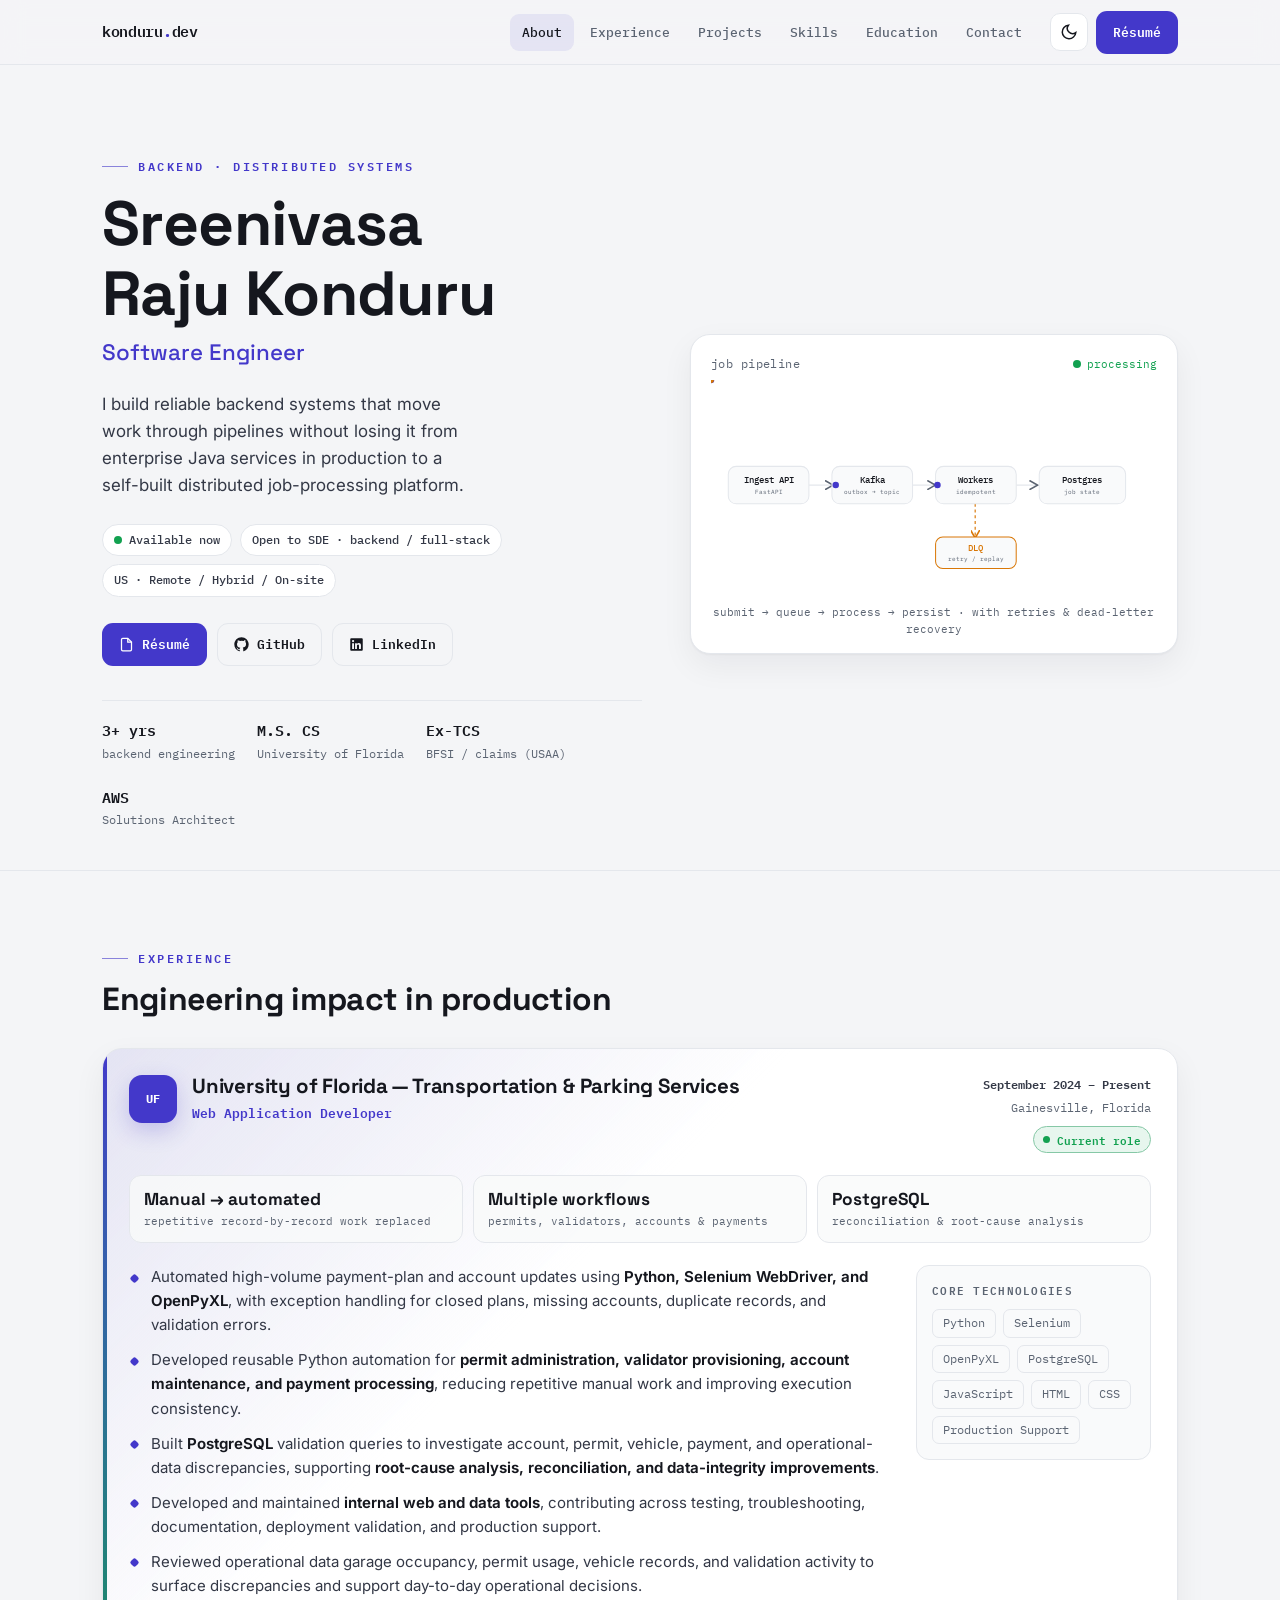
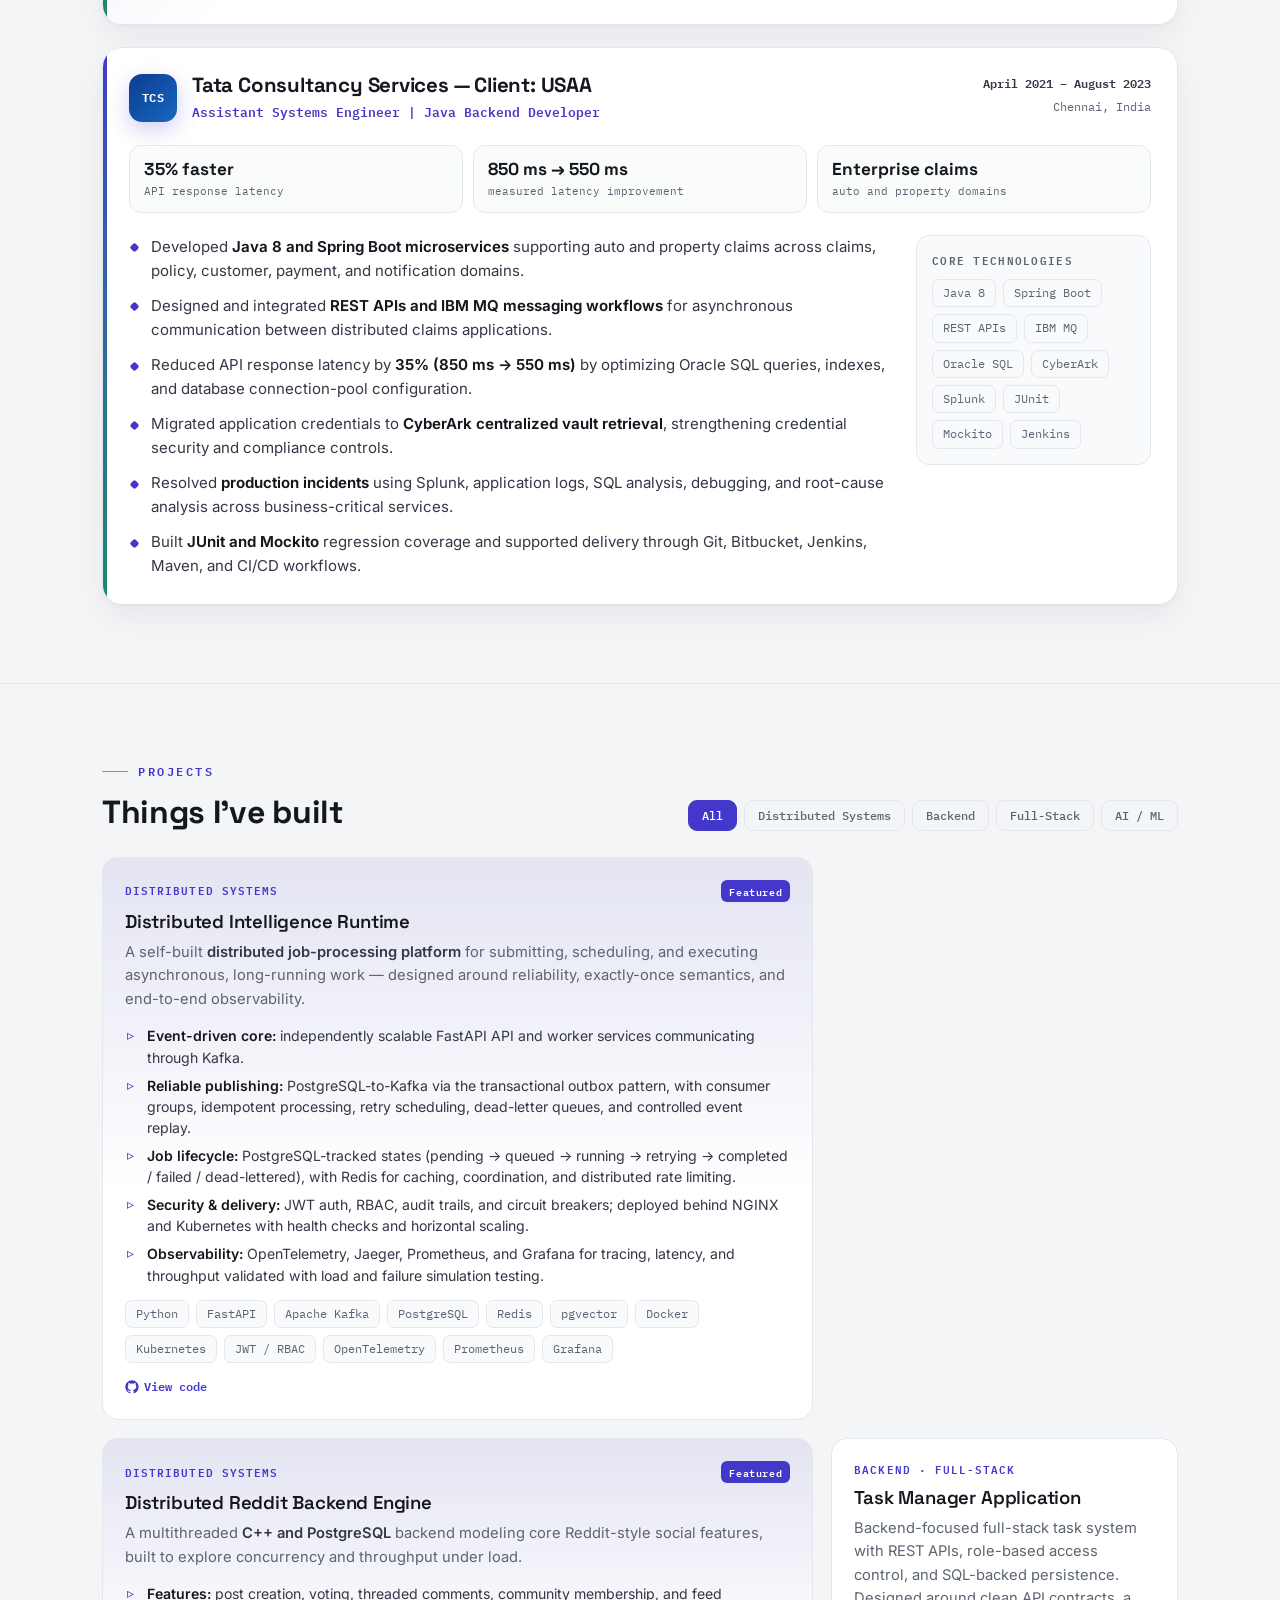
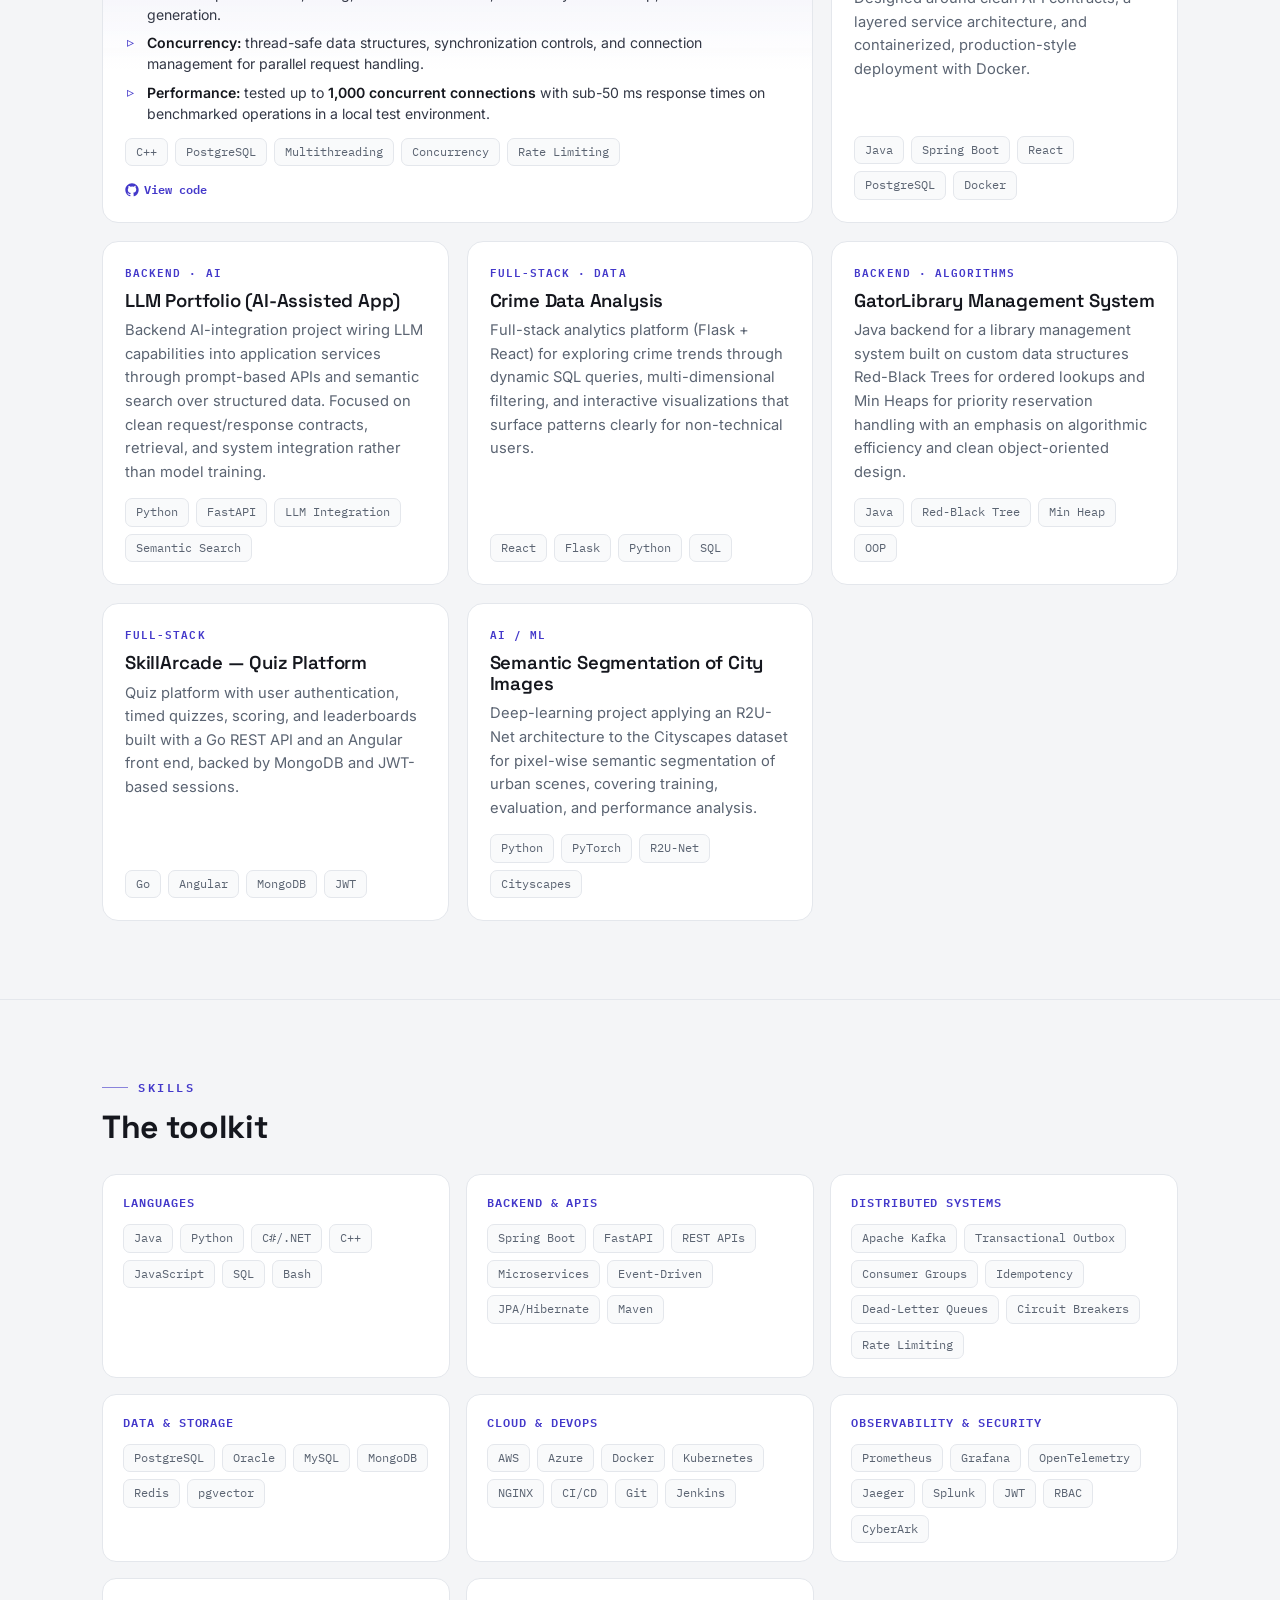
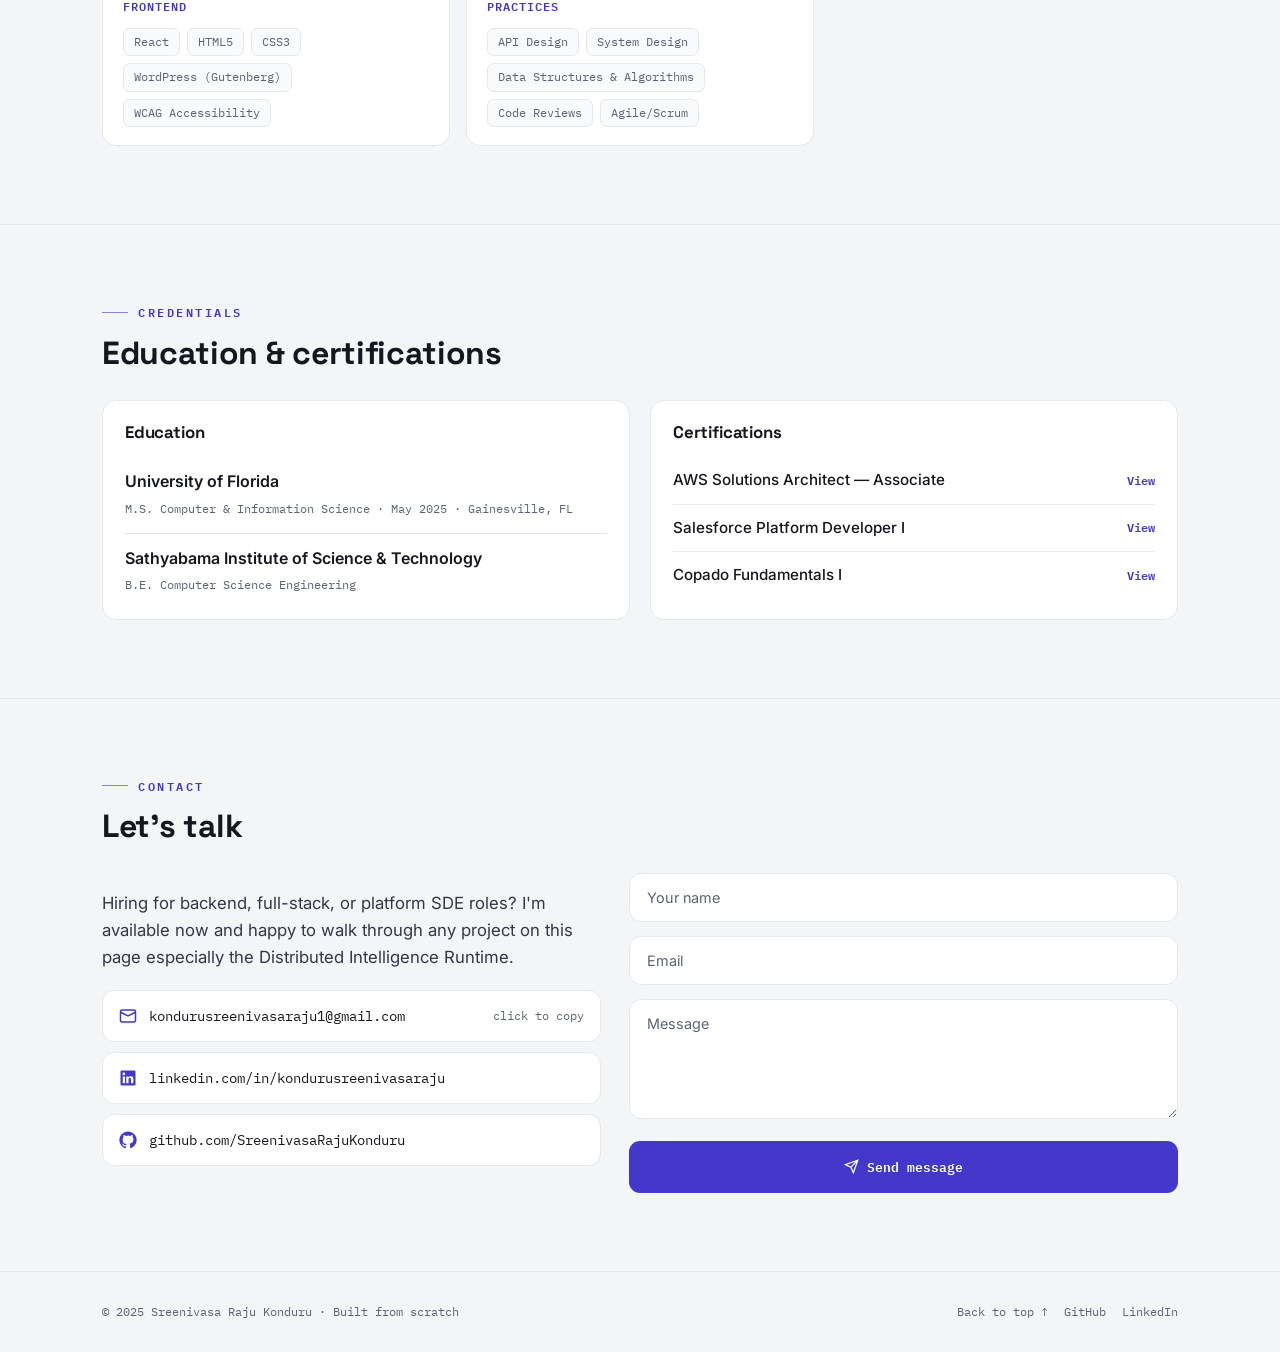
==== commit 03dce7a7: "Update portfolio with backend experience and distributed systems projects" ====
--- a/index.html
+++ b/index.html
@@ -1547,8 +1547,8 @@
                                 <li>Developed and maintained <strong>internal web and data tools</strong>, contributing
                                     across testing, troubleshooting, documentation, deployment validation, and
                                     production support.</li>
-                                <li>Reviewed operational data — garage occupancy, permit usage, vehicle records, and
-                                    validation activity — to surface discrepancies and support day-to-day operational
+                                <li>Reviewed operational data garage occupancy, permit usage, vehicle records, and
+                                    validation activity to surface discrepancies and support day-to-day operational
                                     decisions.</li>
                             </ul>
 
@@ -1678,7 +1678,7 @@
                                 breakers; deployed behind NGINX and Kubernetes with health checks and horizontal
                                 scaling.</li>
                             <li><strong>Observability:</strong> OpenTelemetry, Jaeger, Prometheus, and Grafana for
-                                tracing, latency, and throughput — validated with load and failure-simulation testing.
+                                tracing, latency, and throughput validated with load and failure simulation testing.
                             </li>
                         </ul>
                         <div class="chips">
@@ -1775,8 +1775,8 @@
                     <article class="proj reveal" data-tags="backend">
                         <div class="proj-top"><span class="proj-kind">Backend · Algorithms</span></div>
                         <h3>GatorLibrary Management System</h3>
-                        <p>Java backend for a library management system built on custom data structures — Red-Black
-                            Trees for ordered lookups and Min Heaps for priority reservation handling — with an emphasis
+                        <p>Java backend for a library management system built on custom data structures  Red-Black
+                            Trees for ordered lookups and Min Heaps for priority reservation handling with an emphasis
                             on algorithmic efficiency and clean object-oriented design.</p>
                         <div class="chips">
                             <span class="chip">Java</span><span class="chip">Red-Black Tree</span><span class="chip">Min
@@ -1787,7 +1787,7 @@
                     <article class="proj reveal" data-tags="fullstack backend">
                         <div class="proj-top"><span class="proj-kind">Full-Stack</span></div>
                         <h3>SkillArcade — Quiz Platform</h3>
-                        <p>Quiz platform with user authentication, timed quizzes, scoring, and leaderboards — built with
+                        <p>Quiz platform with user authentication, timed quizzes, scoring, and leaderboards built with
                             a Go REST API and an Angular front end, backed by MongoDB and JWT-based sessions.</p>
                         <div class="chips">
                             <span class="chip">Go</span><span class="chip">Angular</span><span
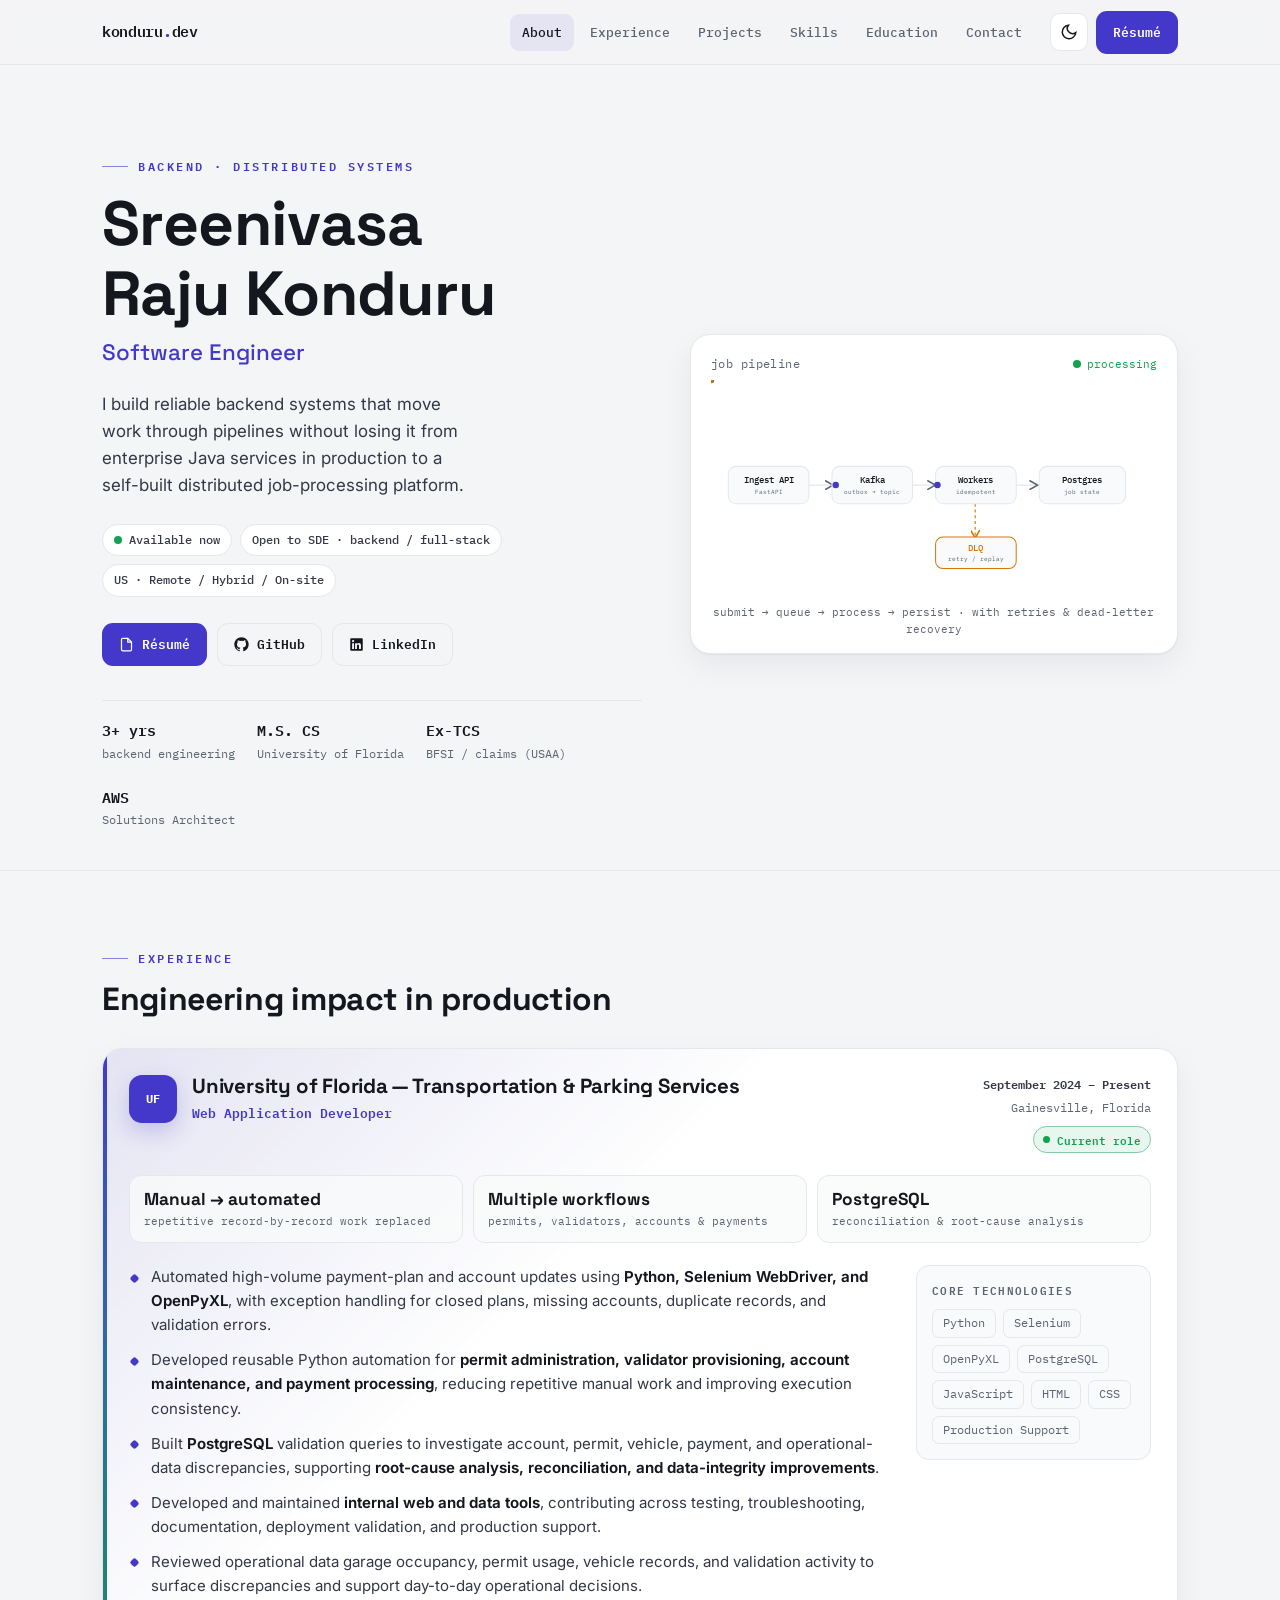
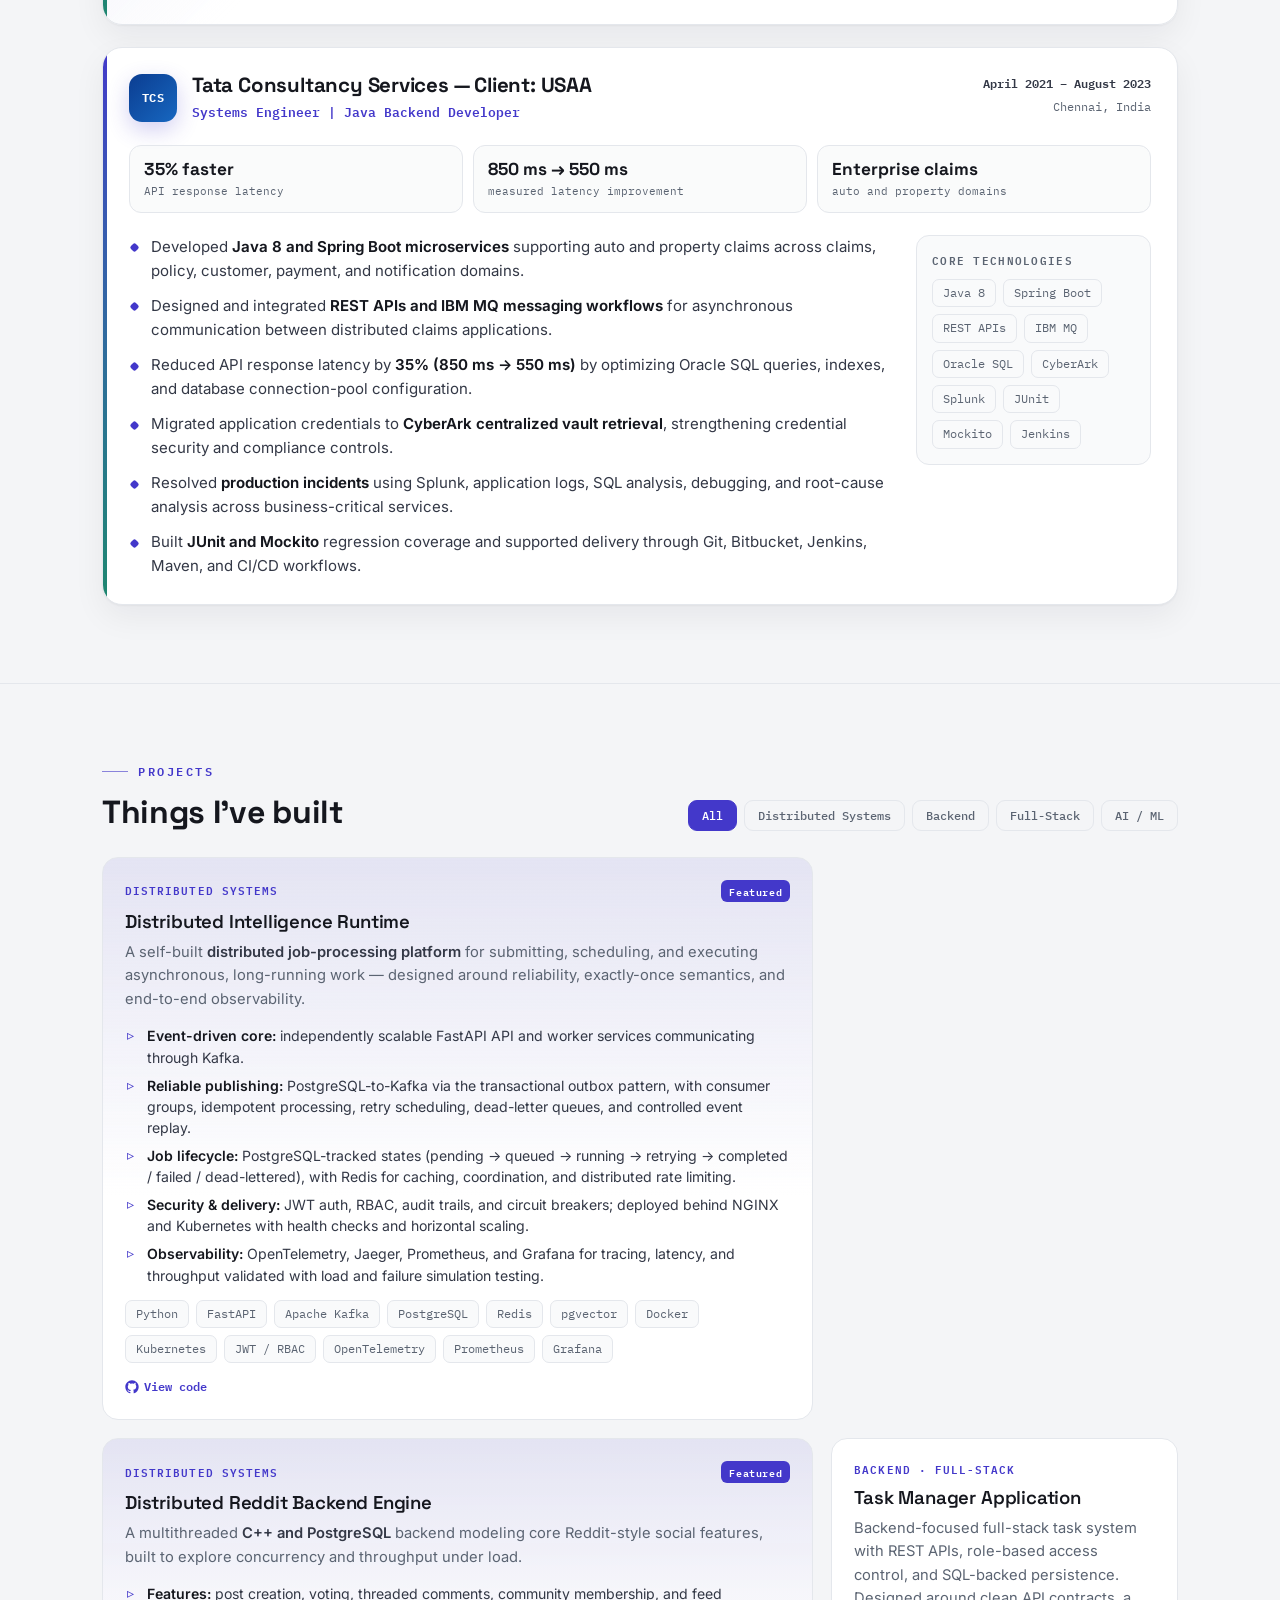
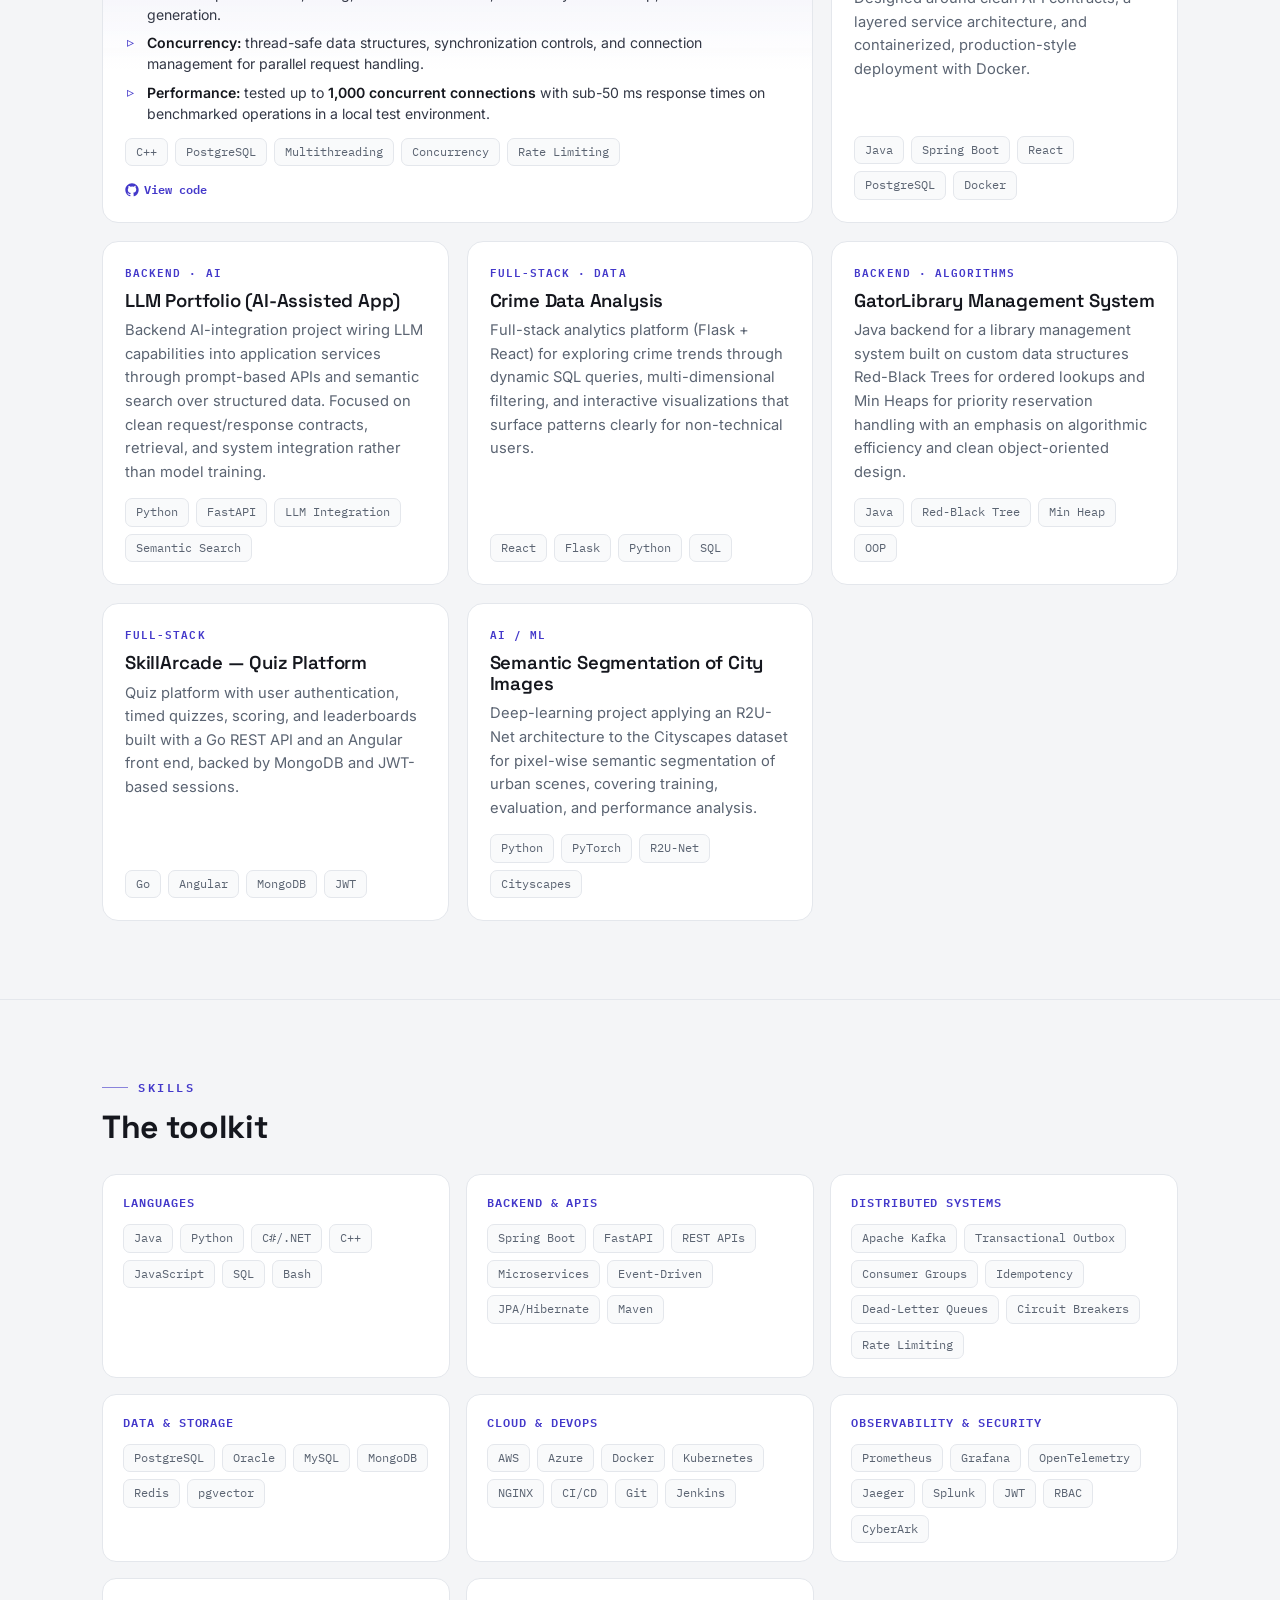
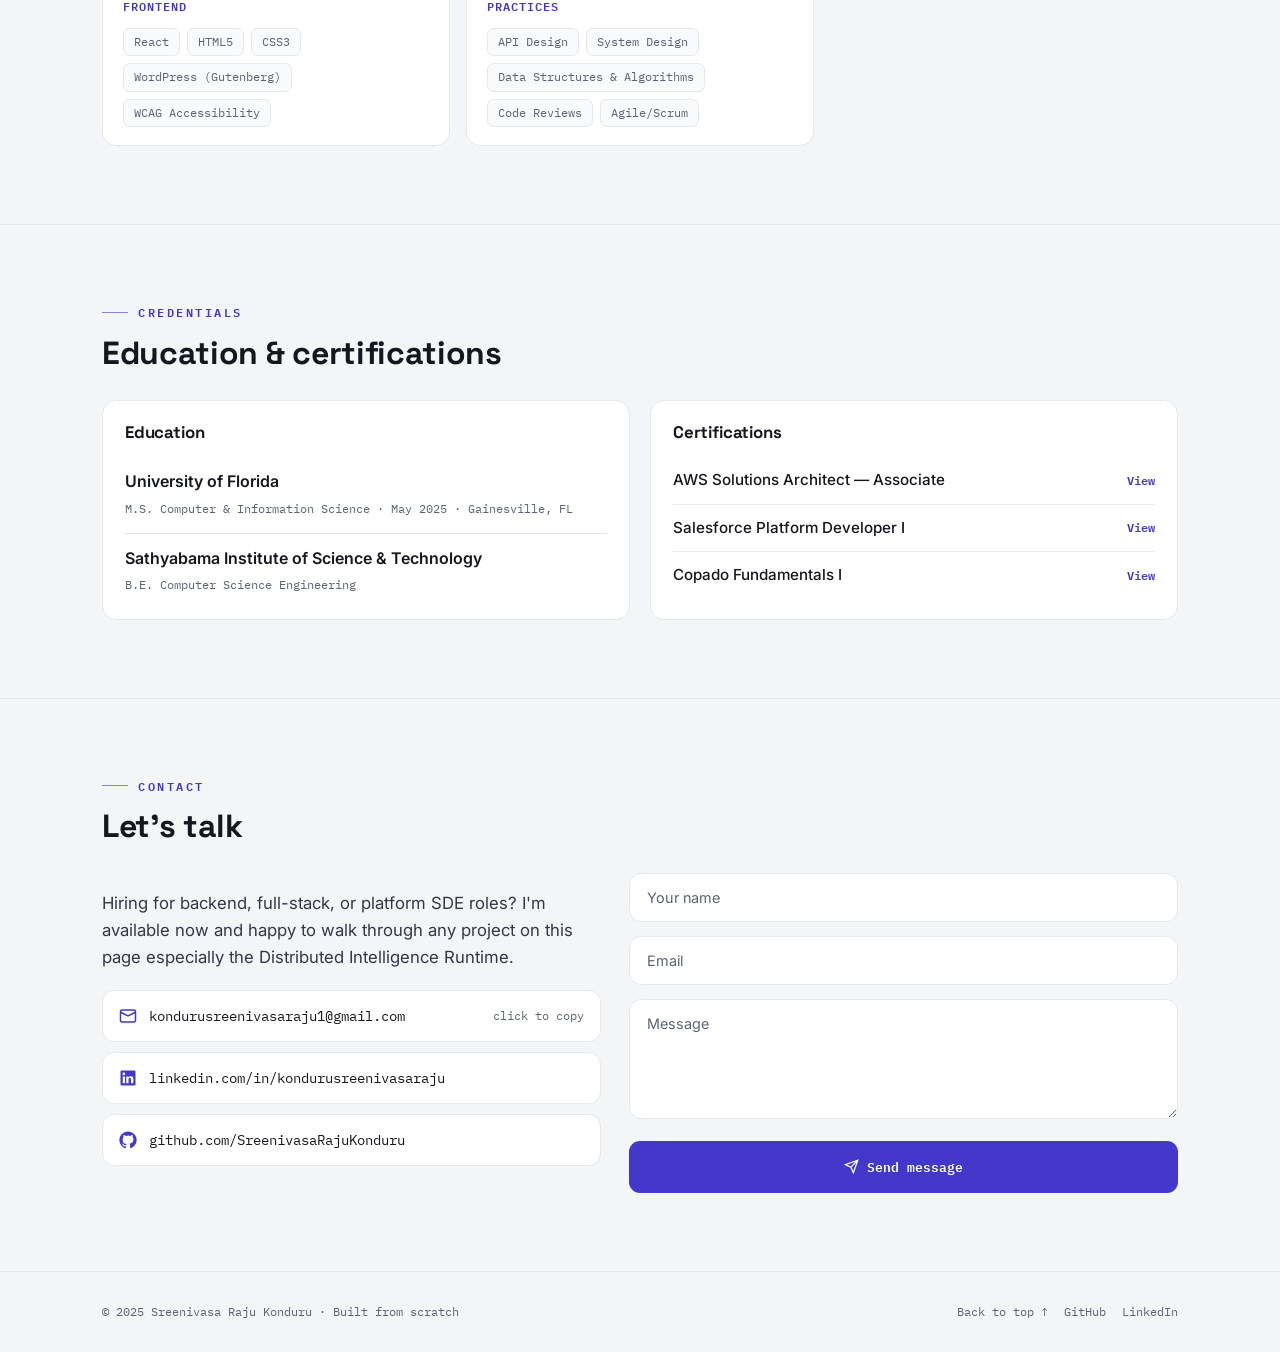
==== commit c6d44da2: "Update portfolio with backend experience and distributed systems projects" ====
--- a/index.html
+++ b/index.html
@@ -1574,7 +1574,7 @@
                                 <div class="company-mark usaa" aria-hidden="true">TCS</div>
                                 <div>
                                     <h3 class="experience-company">Tata Consultancy Services — Client: USAA</h3>
-                                    <p class="experience-role">Assistant Systems Engineer | Java Backend Developer</p>
+                                    <p class="experience-role">Systems Engineer | Java Backend Developer</p>
                                 </div>
                             </div>
                             <div class="experience-meta">
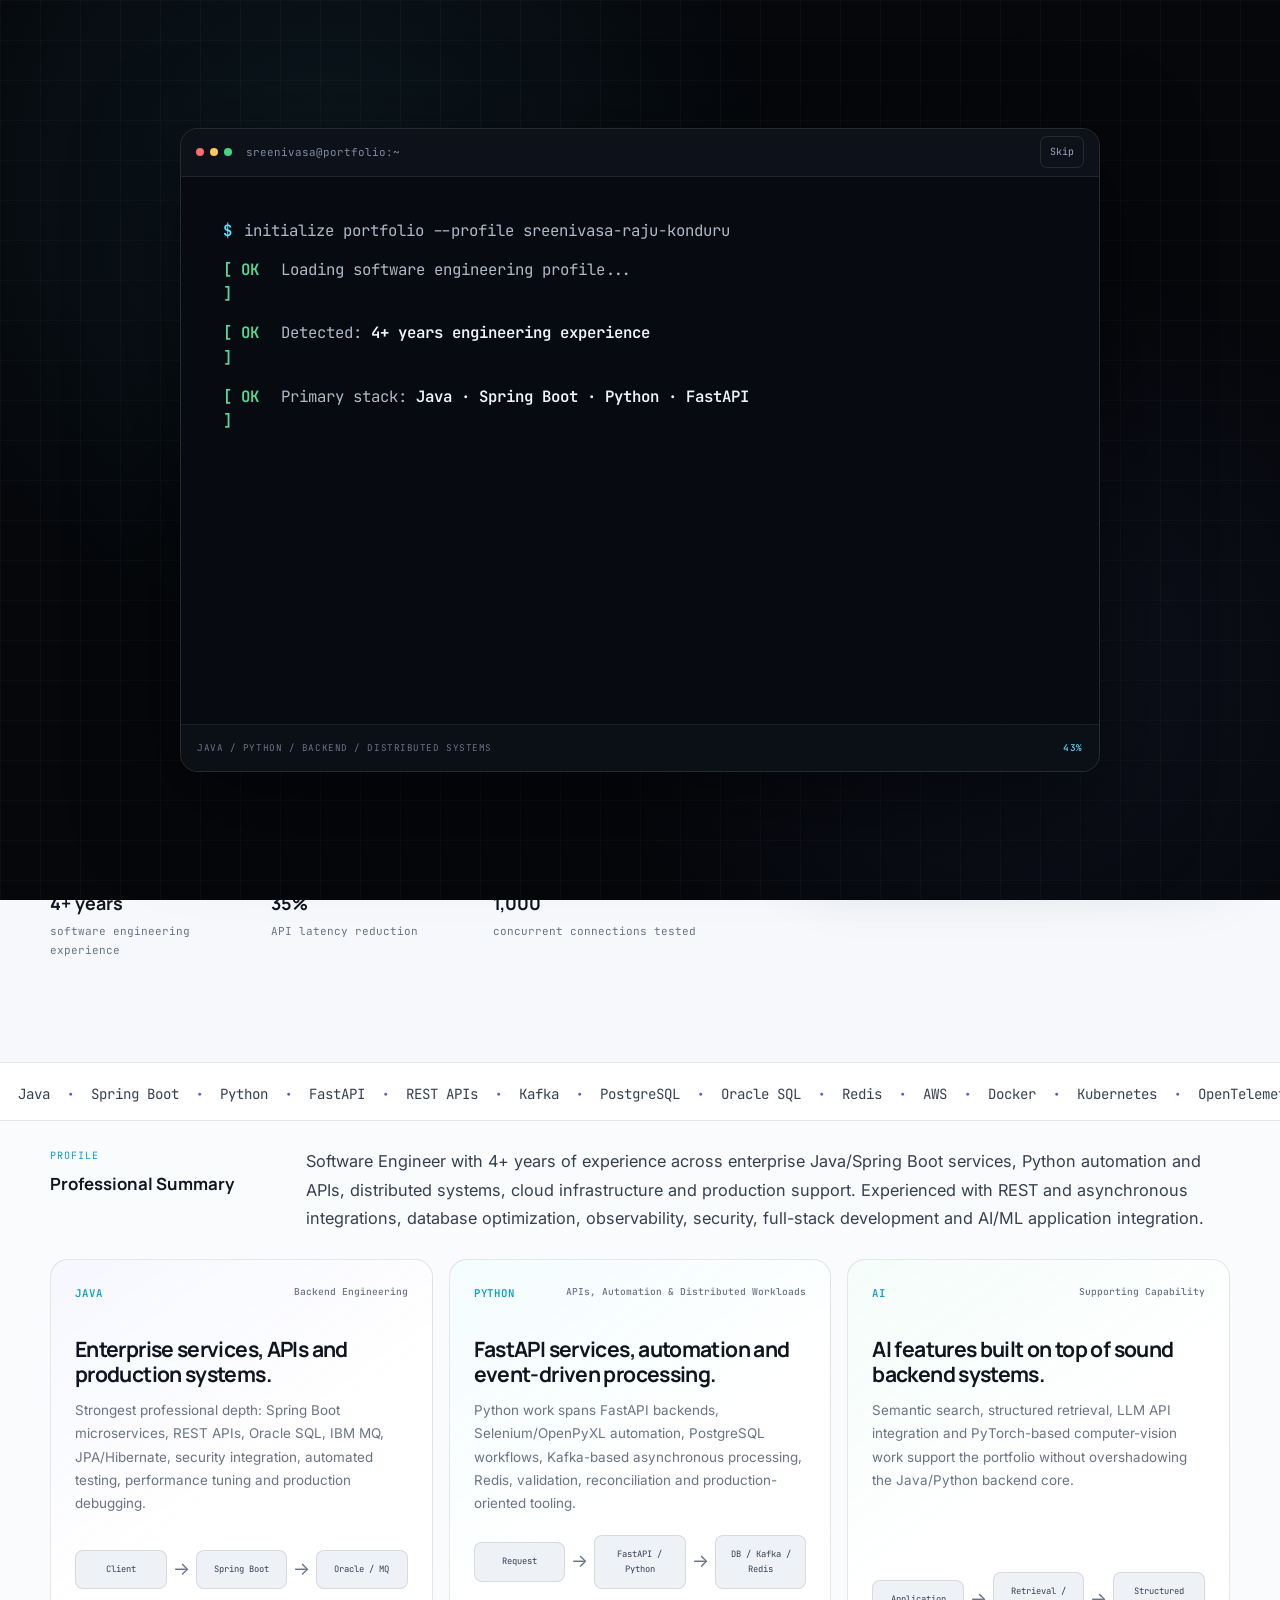
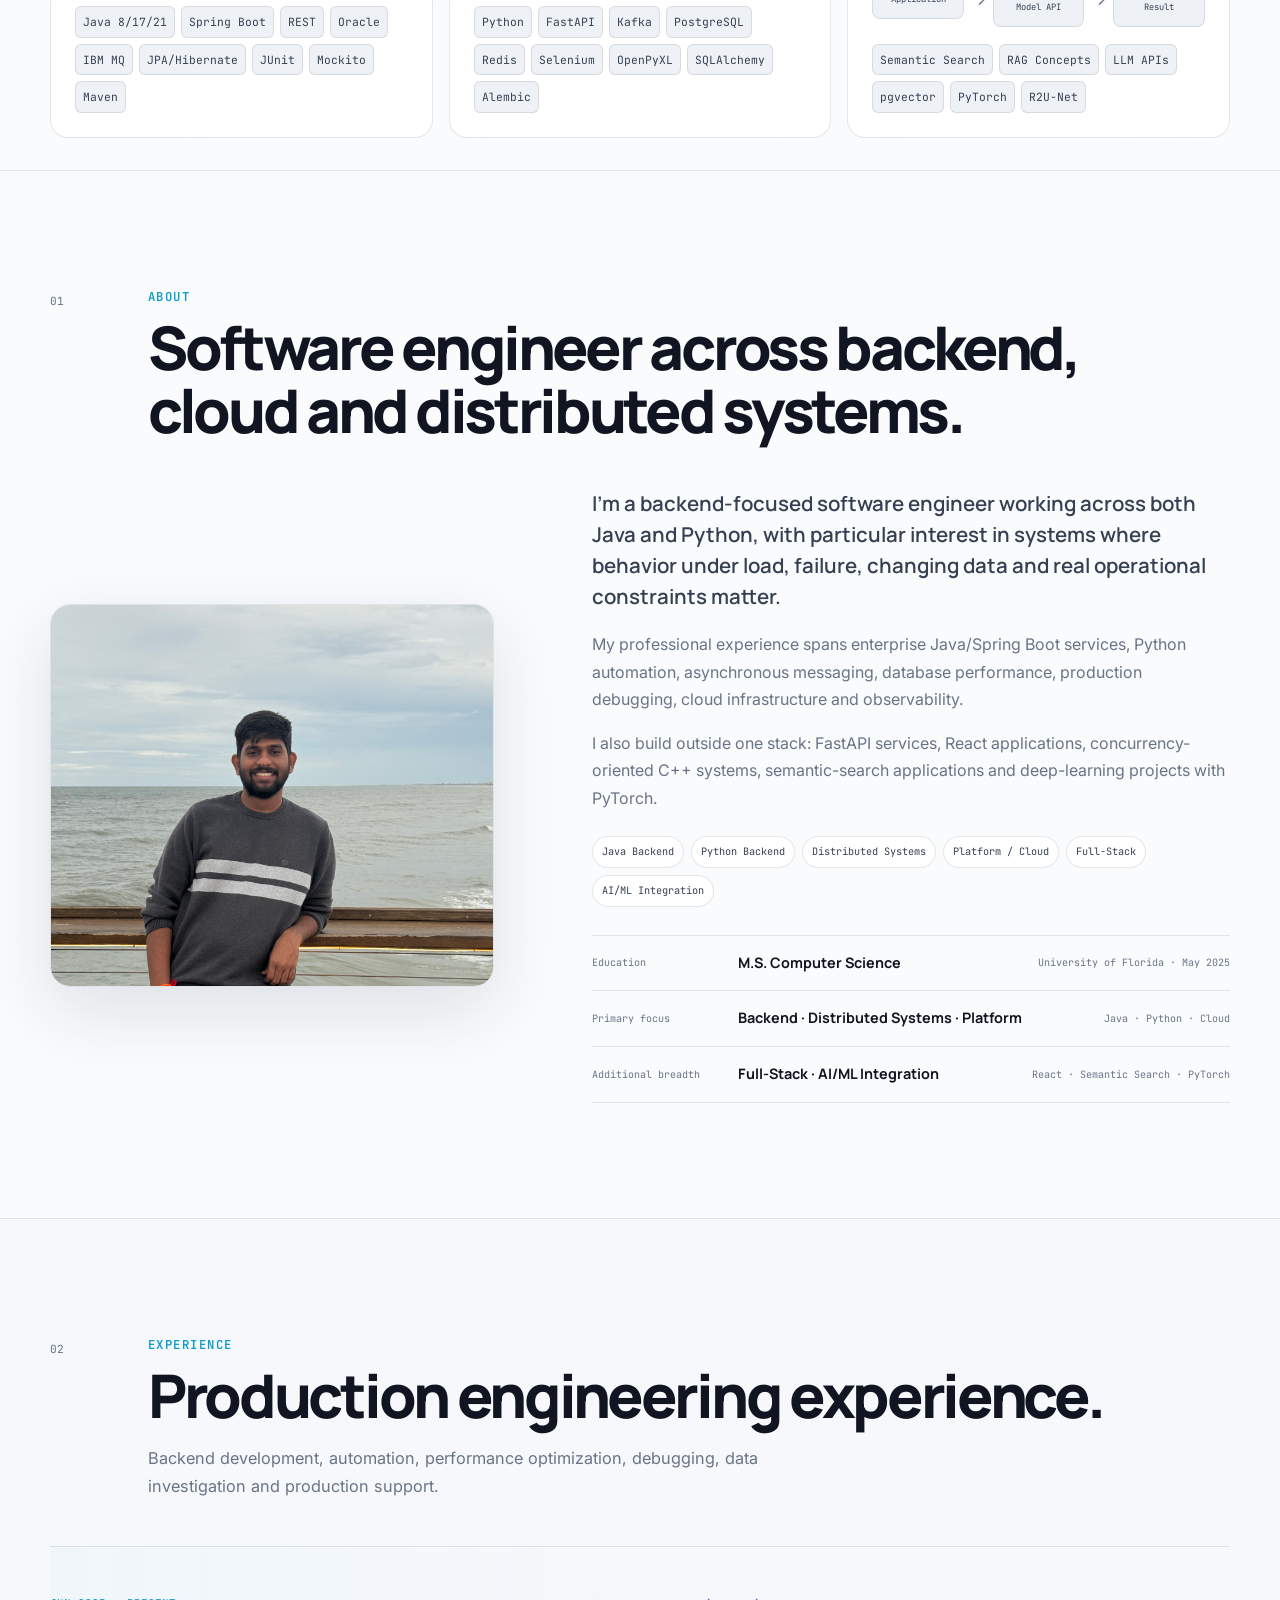
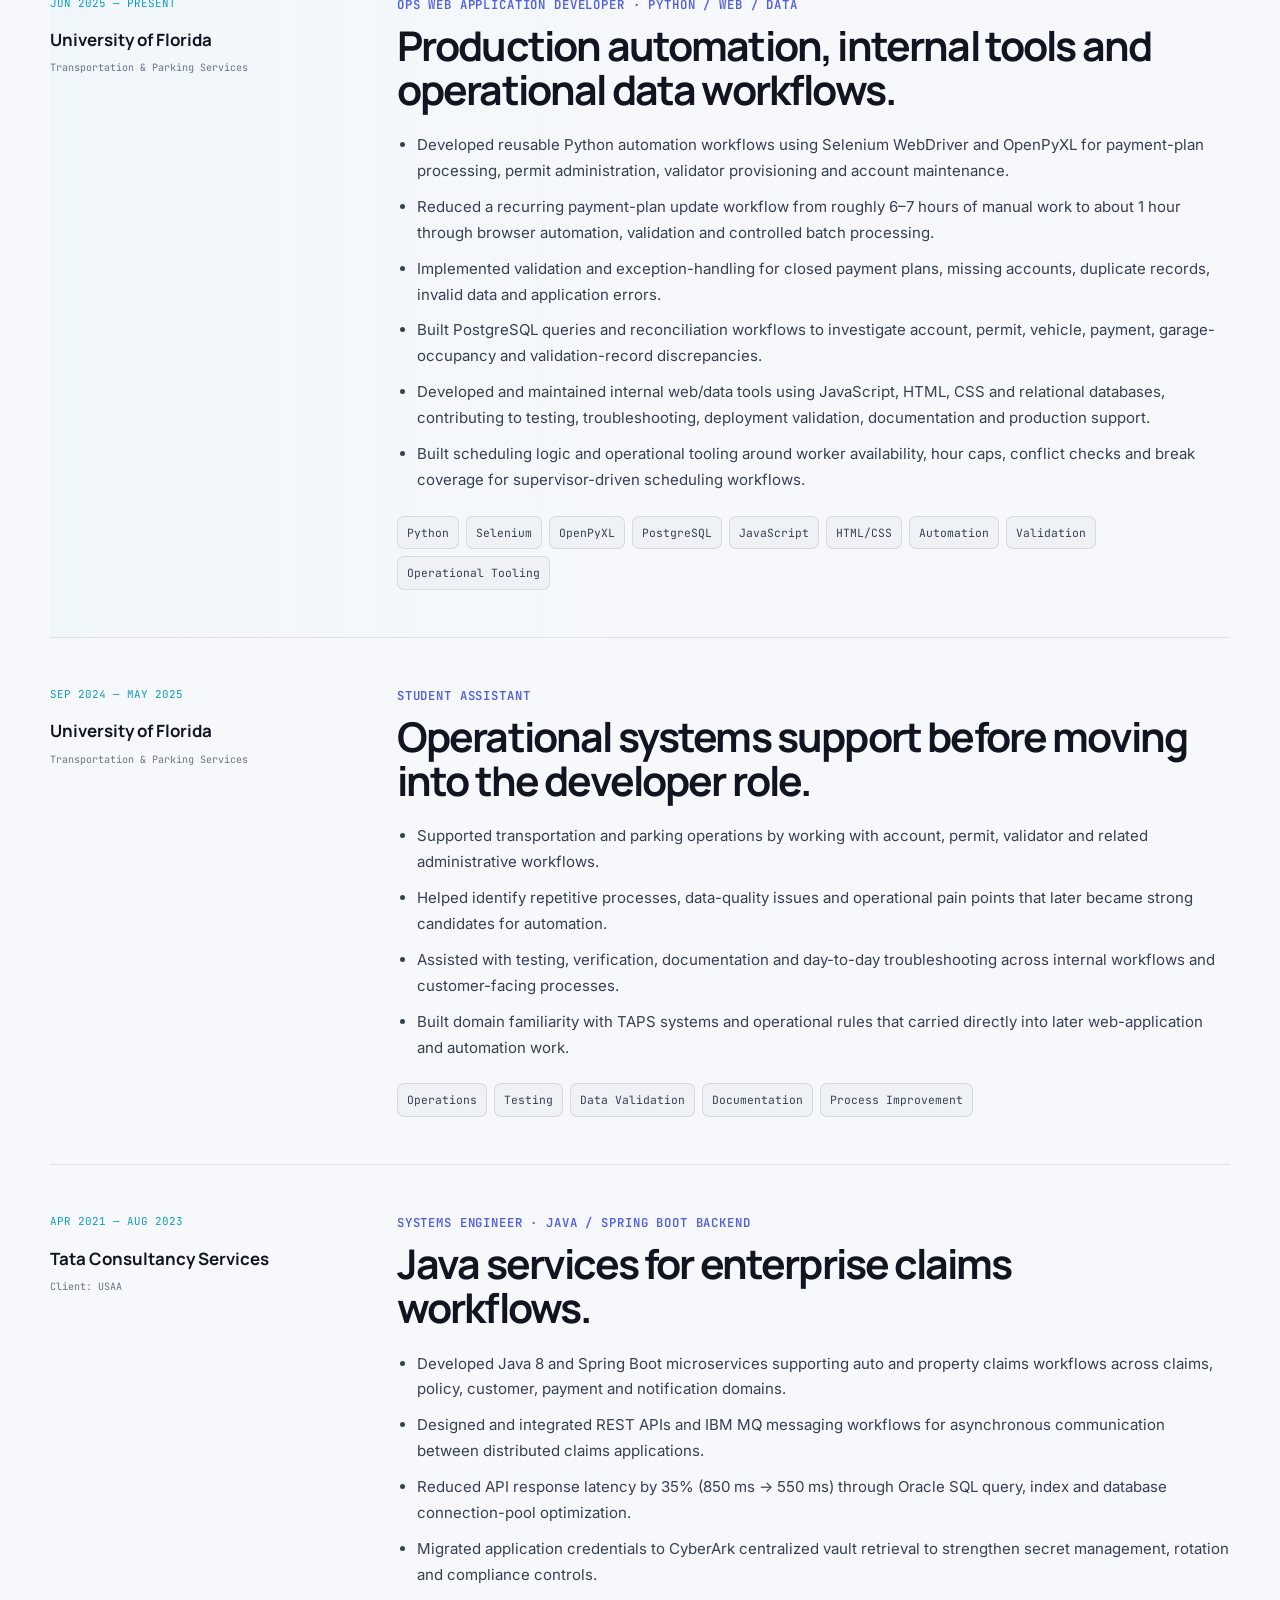
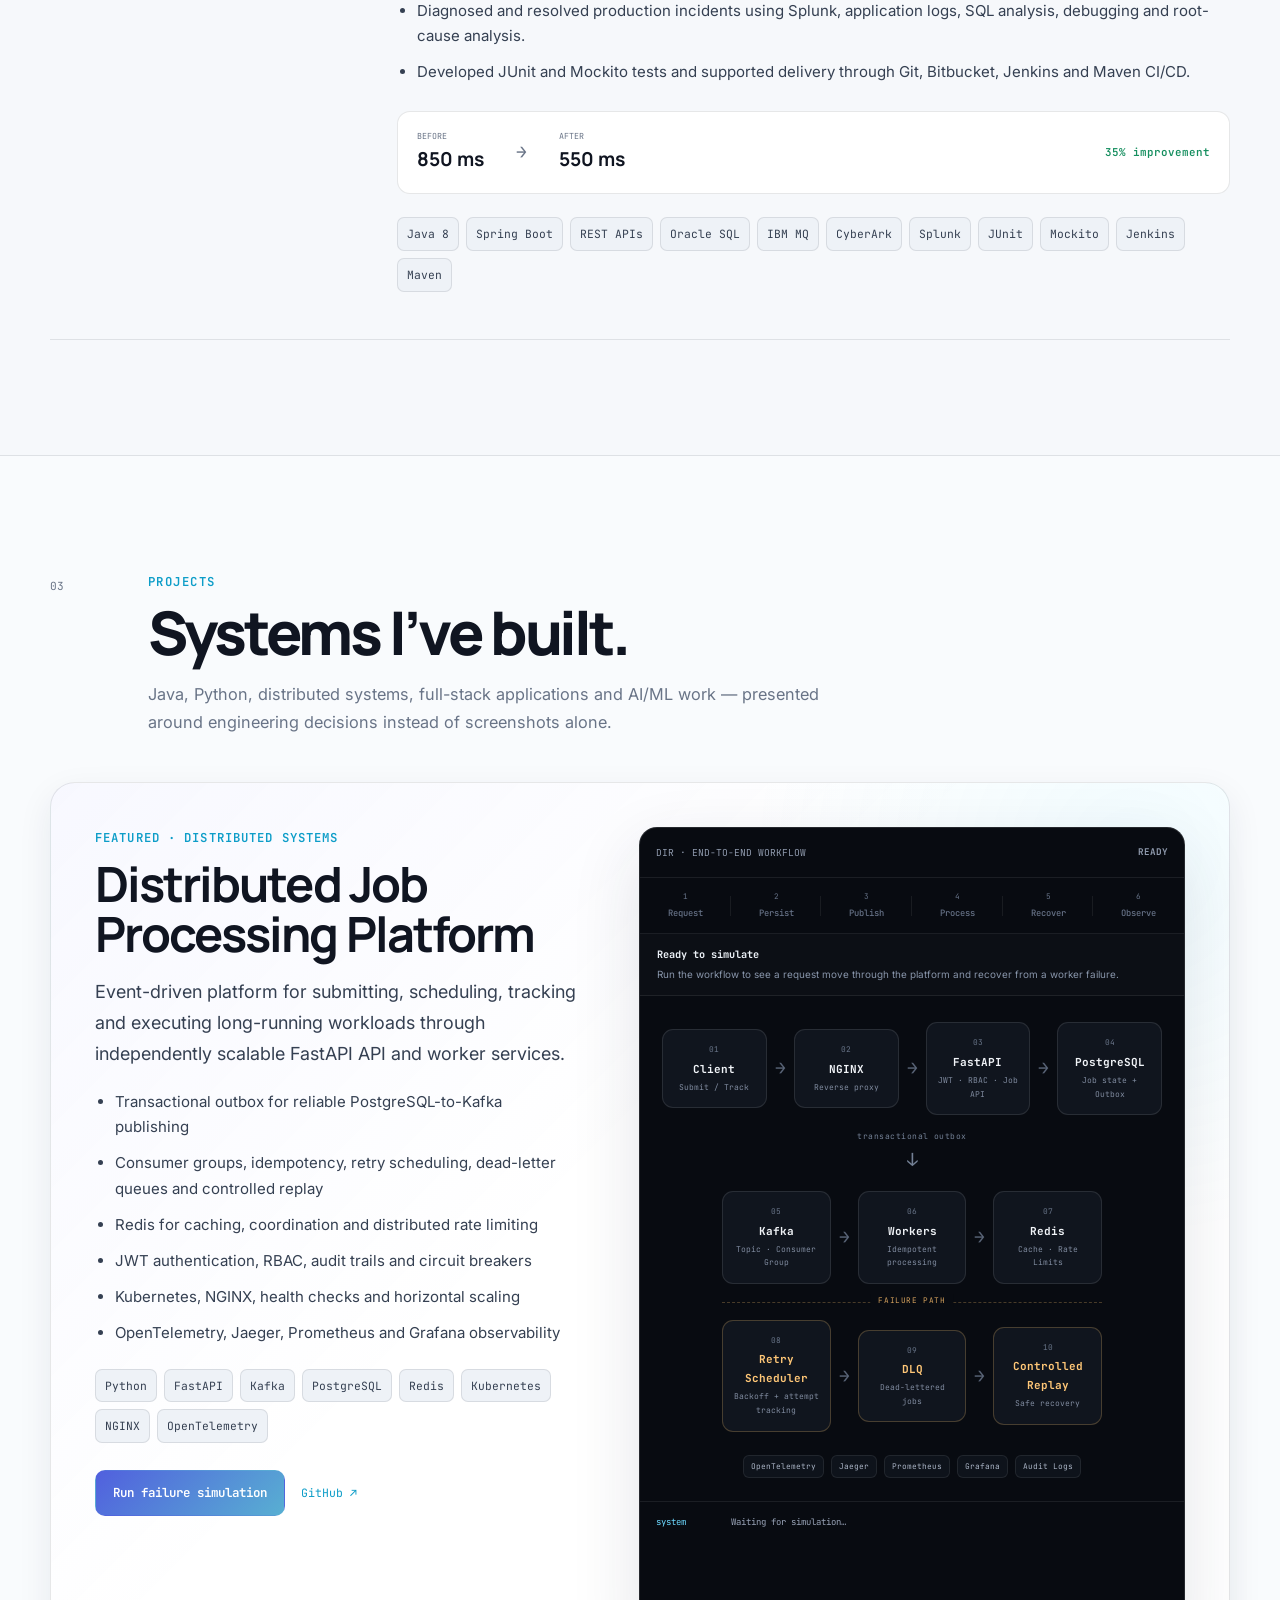
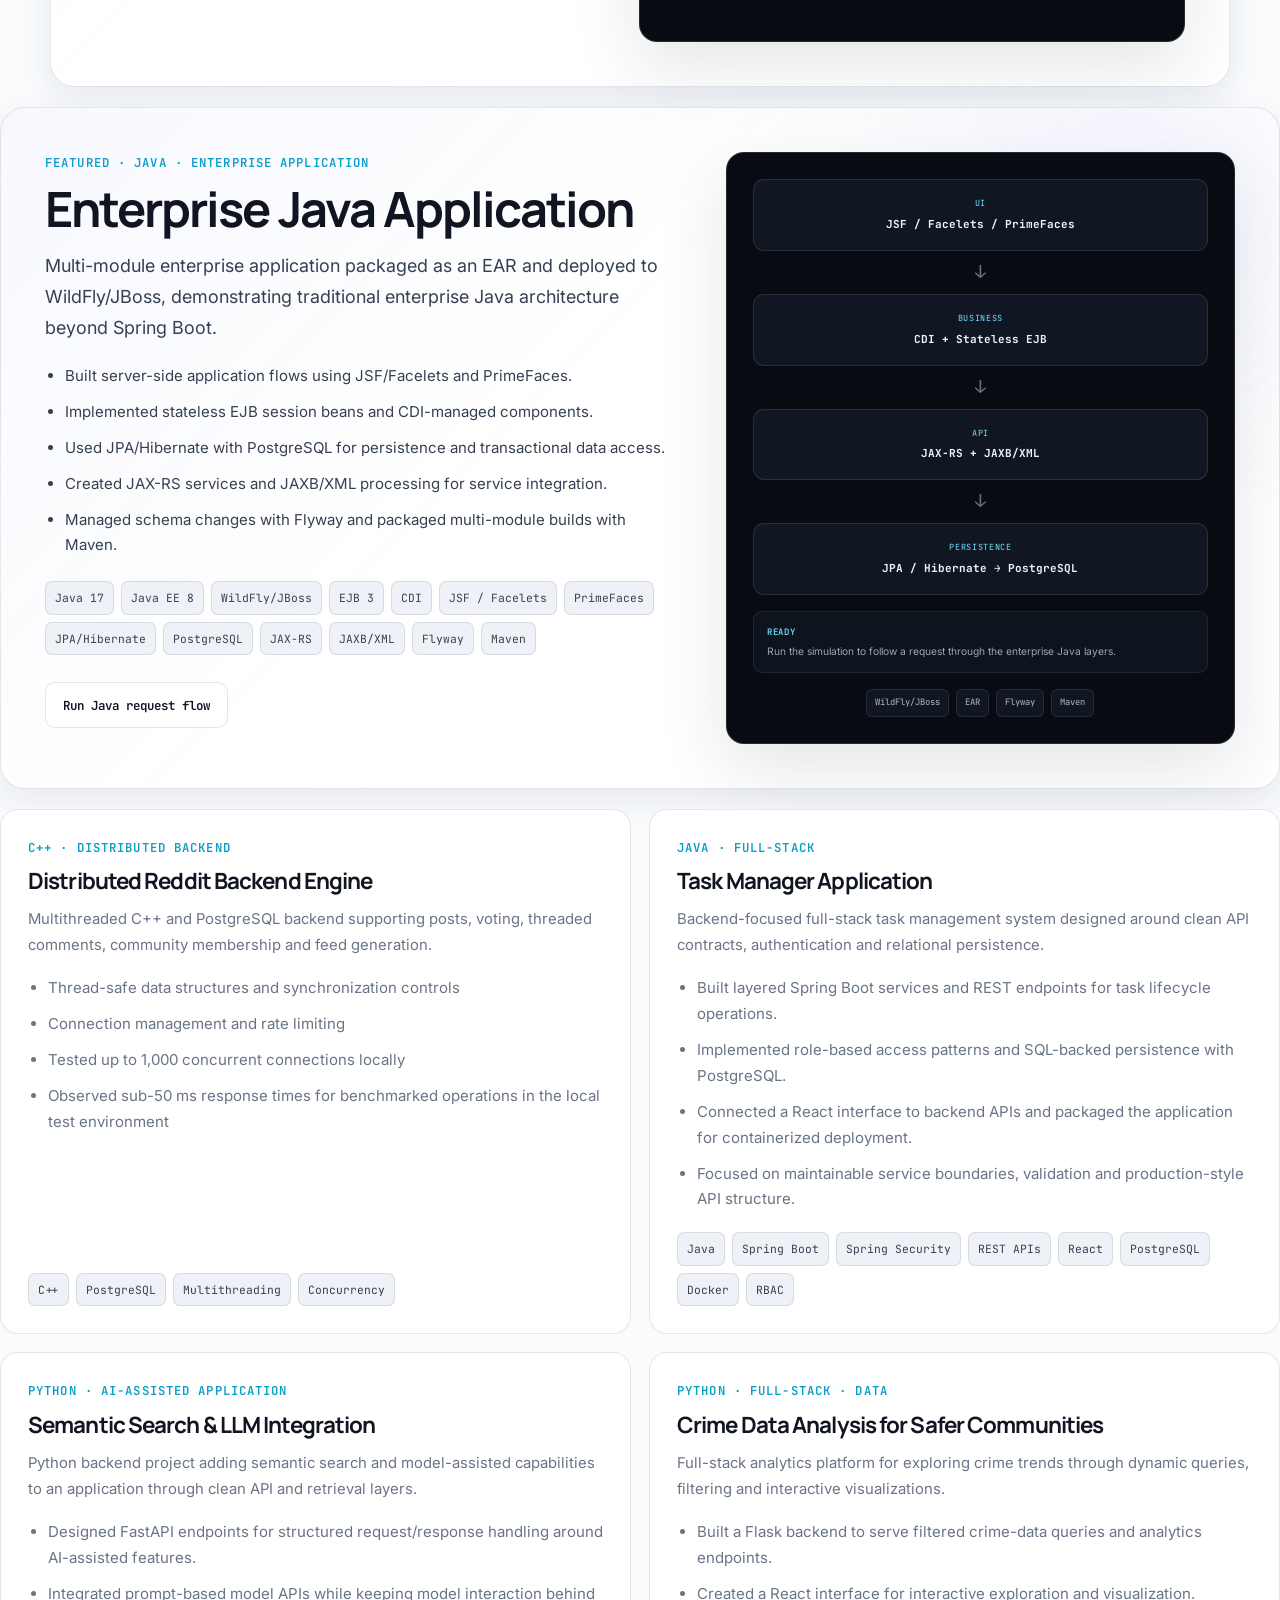
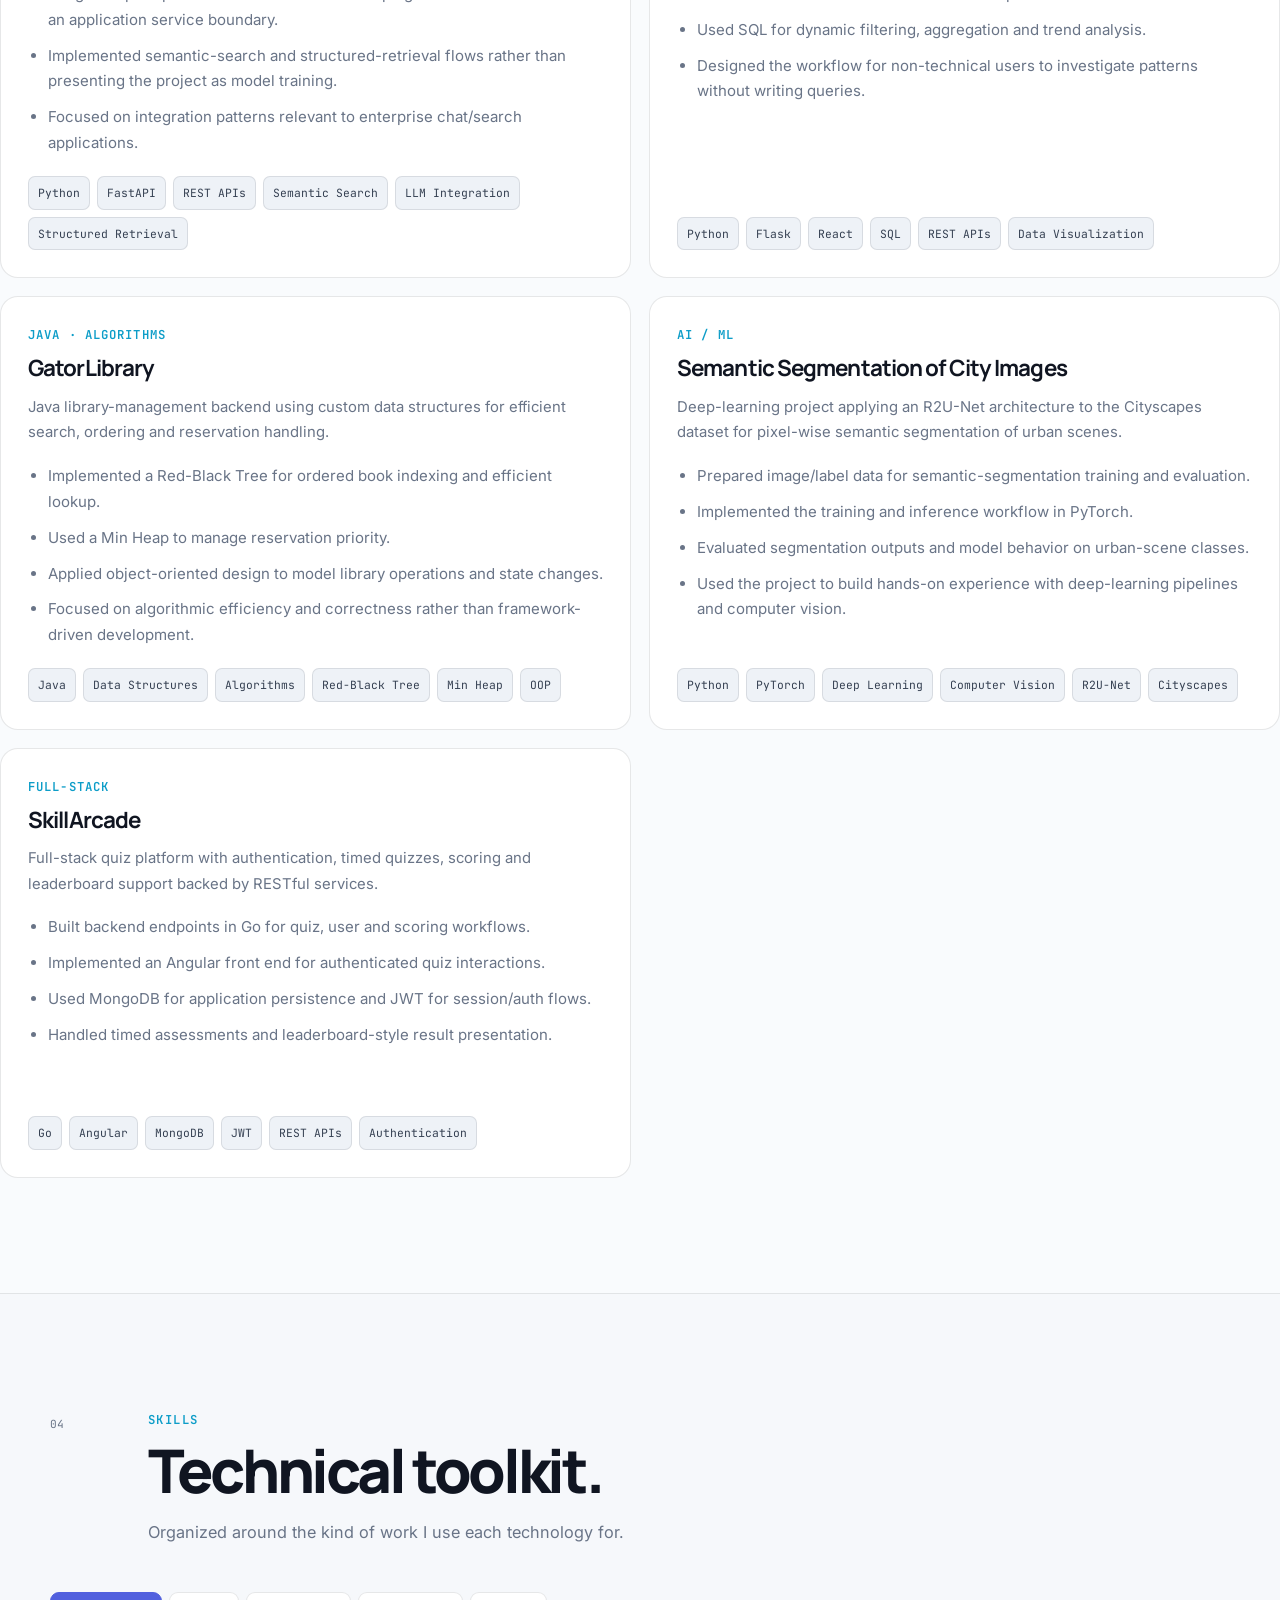
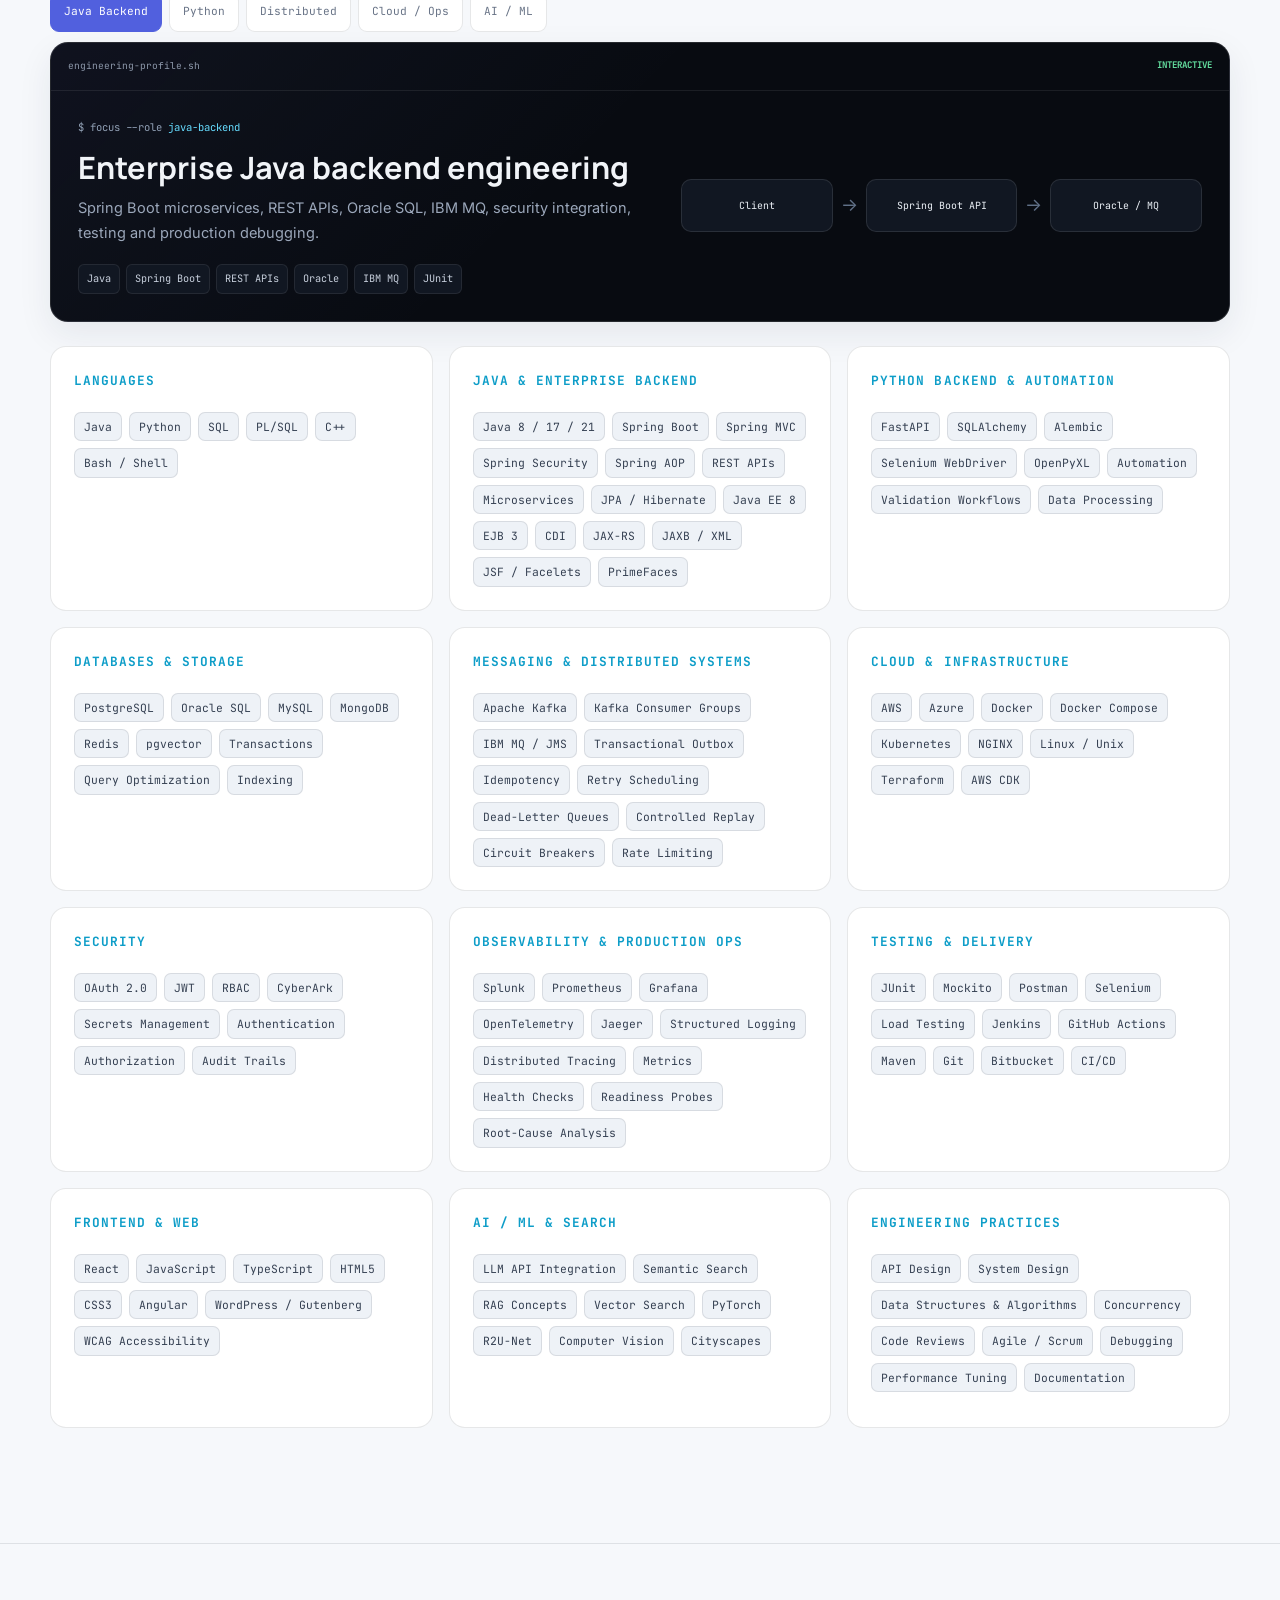
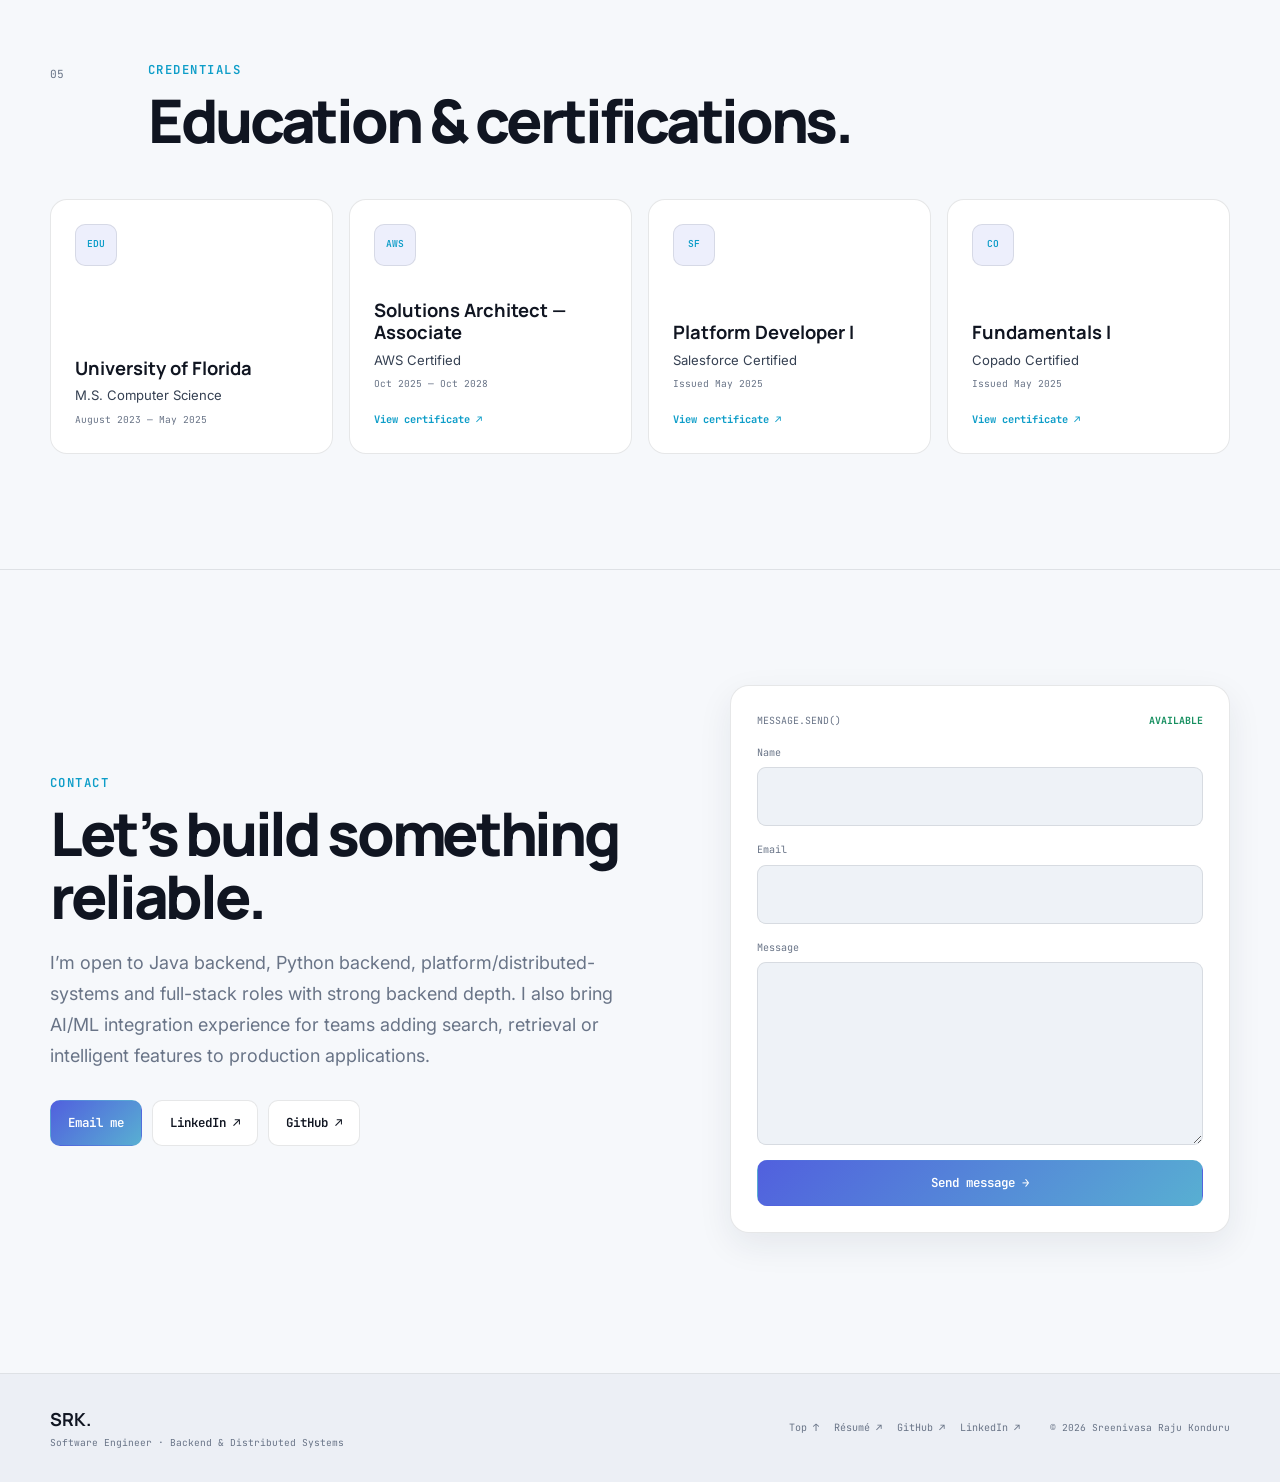
==== commit 54974fc6: "Redesign portfolio with interactive Java Python system flows" ====
--- a/index.html
+++ b/index.html
@@ -2,2092 +2,1537 @@
 <html lang="en">
 
 <head>
-    <meta charset="UTF-8" />
-    <meta name="viewport" content="width=device-width, initial-scale=1" />
-    <title>Sreenivasa Raju Konduru • Software Engineer (Backend / Distributed Systems)</title>
+    <meta charset="UTF-8">
+    <meta name="viewport" content="width=device-width, initial-scale=1">
+
+    <title>Sreenivasa Raju Konduru | Software Engineer</title>
     <meta name="description"
-        content="Backend & distributed-systems software engineer. Java, Spring Boot, Python, FastAPI, Kafka, PostgreSQL, AWS. MS CS @ University of Florida, ex-TCS (BFSI). Open to SDE roles — available now." />
+        content="Software Engineer focused on Java, Python, backend systems, distributed systems, cloud infrastructure and production reliability.">
 
     <link rel="preconnect" href="https://fonts.googleapis.com">
     <link rel="preconnect" href="https://fonts.gstatic.com" crossorigin>
     <link
-        href="https://fonts.googleapis.com/css2?family=Space+Grotesk:wght@500;600;700&family=Inter:wght@400;500;600;700&family=IBM+Plex+Mono:wght@400;500;600&display=swap"
+        href="https://fonts.googleapis.com/css2?family=Inter:wght@400;500;600&family=JetBrains+Mono:wght@400;500;600&family=Manrope:wght@500;600;700;800&display=swap"
         rel="stylesheet">
-
-    <style>
-        :root {
-            --bg: #F4F5F7;
-            --surface: #FFFFFF;
-            --surface-2: #F9FAFB;
-            --ink: #15171E;
-            --ink-soft: #333846;
-            --muted: #5B6472;
-            --line: #E4E7EC;
-            --accent: #4338CA;
-            --accent-hover: #3730A3;
-            --accent-soft: rgba(67, 56, 202, .09);
-            --accent-ink: #FFFFFF;
-            --live: #12A150;
-            --amber: #D97706;
-            --shadow: 0 1px 2px rgba(16, 19, 30, .04), 0 12px 32px rgba(16, 19, 30, .06);
-            --shadow-lg: 0 20px 50px rgba(16, 19, 30, .12);
-            --radius: 16px;
-            --maxw: 1120px;
-            --display: "Space Grotesk", system-ui, sans-serif;
-            --body: "Inter", system-ui, sans-serif;
-            --mono: "IBM Plex Mono", ui-monospace, SFMono-Regular, Menlo, monospace;
-        }
-
-        body.dark {
-            --bg: #0D0F14;
-            --surface: #14171F;
-            --surface-2: #1A1E28;
-            --ink: #F2F4F8;
-            --ink-soft: #D4DAE4;
-            --muted: #98A2B3;
-            --line: #262B36;
-            --accent: #8B87FF;
-            --accent-hover: #A5A1FF;
-            --accent-soft: rgba(139, 135, 255, .13);
-            --accent-ink: #0D0F14;
-            --live: #35D07F;
-            --amber: #F5A524;
-            --shadow: 0 1px 2px rgba(0, 0, 0, .3), 0 14px 34px rgba(0, 0, 0, .38);
-            --shadow-lg: 0 24px 60px rgba(0, 0, 0, .5);
-        }
-
-        * {
-            box-sizing: border-box;
-        }
-
-        html {
-            scroll-behavior: smooth;
-            scroll-padding-top: 84px;
-        }
-
-        body {
-            margin: 0;
-            font-family: var(--body);
-            background: var(--bg);
-            color: var(--ink);
-            line-height: 1.6;
-            font-size: 16px;
-            -webkit-font-smoothing: antialiased;
-            transition: background .3s ease, color .3s ease;
-        }
-
-        img {
-            max-width: 100%;
-            display: block;
-        }
-
-        a {
-            color: inherit;
-            text-decoration: none;
-        }
-
-        .shell {
-            max-width: var(--maxw);
-            margin: 0 auto;
-            padding: 0 22px;
-        }
-
-        .skip {
-            position: absolute;
-            left: -9999px;
-        }
-
-        .skip:focus {
-            left: 16px;
-            top: 16px;
-            z-index: 9999;
-            background: var(--ink);
-            color: var(--bg);
-            padding: 10px 14px;
-            border-radius: 10px;
-        }
-
-        h1,
-        h2,
-        h3 {
-            font-family: var(--display);
-            color: var(--ink);
-            margin: 0;
-            line-height: 1.12;
-            letter-spacing: -.01em;
-        }
-
-        .eyebrow {
-            font-family: var(--mono);
-            font-size: .72rem;
-            letter-spacing: .22em;
-            text-transform: uppercase;
-            color: var(--accent);
-            font-weight: 600;
-            margin: 0 0 14px;
-            display: flex;
-            align-items: center;
-            gap: 10px;
-        }
-
-        .eyebrow::before {
-            content: "";
-            width: 26px;
-            height: 1px;
-            background: var(--accent);
-            opacity: .6;
-        }
-
-        .section-title {
-            font-size: clamp(1.5rem, 3vw, 2rem);
-            font-weight: 700;
-        }
-
-        .nav {
-            position: sticky;
-            top: 0;
-            z-index: 100;
-            background: color-mix(in srgb, var(--bg) 82%, transparent);
-            backdrop-filter: blur(12px);
-            border-bottom: 1px solid var(--line);
-        }
-
-        .nav-row {
-            display: flex;
-            align-items: center;
-            gap: 16px;
-            height: 64px;
-        }
-
-        .logo {
-            font-family: var(--mono);
-            font-weight: 600;
-            font-size: .95rem;
-            letter-spacing: -.02em;
-            white-space: nowrap;
-        }
-
-        .logo b {
-            color: var(--accent);
-        }
-
-        .nav-links {
-            display: flex;
-            gap: 4px;
-            margin-left: auto;
-        }
-
-        .nav-links a {
-            font-family: var(--mono);
-            font-size: .82rem;
-            color: var(--muted);
-            padding: 8px 12px;
-            border-radius: 9px;
-            transition: color .18s, background .18s;
-            font-weight: 500;
-        }
-
-        .nav-links a:hover,
-        .nav-links a.active {
-            color: var(--ink);
-            background: var(--accent-soft);
-        }
-
-        .nav-cta {
-            display: flex;
-            align-items: center;
-            gap: 8px;
-        }
-
-        .btn {
-            display: inline-flex;
-            align-items: center;
-            gap: 8px;
-            font-family: var(--mono);
-            font-weight: 600;
-            font-size: .82rem;
-            padding: 10px 16px;
-            border-radius: 11px;
-            border: 1px solid transparent;
-            cursor: pointer;
-            transition: transform .15s ease, background .18s, border-color .18s, color .18s;
-            white-space: nowrap;
-        }
-
-        .btn-primary {
-            background: var(--accent);
-            color: var(--accent-ink);
-        }
-
-        .btn-primary:hover {
-            background: var(--accent-hover);
-            transform: translateY(-1px);
-        }
-
-        .btn-ghost {
-            background: transparent;
-            color: var(--ink);
-            border-color: var(--line);
-        }
-
-        .btn-ghost:hover {
-            border-color: var(--accent);
-            color: var(--accent);
-            transform: translateY(-1px);
-        }
-
-        .icon-btn {
-            width: 38px;
-            height: 38px;
-            border-radius: 10px;
-            border: 1px solid var(--line);
-            background: var(--surface);
-            color: var(--ink);
-            display: inline-flex;
-            align-items: center;
-            justify-content: center;
-            cursor: pointer;
-            transition: border-color .18s, transform .15s;
-            padding: 0;
-        }
-
-        .icon-btn:hover {
-            border-color: var(--accent);
-            transform: translateY(-1px);
-        }
-
-        .icon-btn svg {
-            width: 18px;
-            height: 18px;
-        }
-
-        .hamb {
-            display: none;
-        }
-
-        .hero {
-            padding: clamp(48px, 8vw, 92px) 0 40px;
-        }
-
-        .hero-grid {
-            display: grid;
-            grid-template-columns: 1.05fr .95fr;
-            gap: 48px;
-            align-items: center;
-        }
-
-        .hero h1 {
-            font-size: clamp(2.4rem, 6vw, 3.9rem);
-            font-weight: 700;
-            margin: 0 0 6px;
-        }
-
-        .hero .role {
-            font-family: var(--display);
-            font-weight: 500;
-            font-size: clamp(1.05rem, 2.4vw, 1.4rem);
-            color: var(--accent);
-            margin: 0 0 20px;
-        }
-
-        .hero .lead {
-            font-size: 1.06rem;
-            color: var(--ink-soft);
-            max-width: 34ch;
-            margin: 0 0 24px;
-        }
-
-        .status-row {
-            display: flex;
-            flex-wrap: wrap;
-            gap: 8px;
-            margin-bottom: 26px;
-        }
-
-        .status {
-            font-family: var(--mono);
-            font-size: .74rem;
-            font-weight: 500;
-            color: var(--ink-soft);
-            background: var(--surface);
-            border: 1px solid var(--line);
-            padding: 6px 11px;
-            border-radius: 999px;
-            display: inline-flex;
-            align-items: center;
-            gap: 7px;
-        }
-
-        .dot {
-            width: 8px;
-            height: 8px;
-            border-radius: 50%;
-            background: var(--live);
-            box-shadow: 0 0 0 0 var(--live);
-            animation: pulse 2.4s infinite;
-        }
-
-        @keyframes pulse {
-            0% {
-                box-shadow: 0 0 0 0 color-mix(in srgb, var(--live) 55%, transparent);
-            }
-
-            70% {
-                box-shadow: 0 0 0 7px transparent;
-            }
-
-            100% {
-                box-shadow: 0 0 0 0 transparent;
-            }
-        }
-
-        .hero-cta {
-            display: flex;
-            flex-wrap: wrap;
-            gap: 10px;
-        }
-
-        .glance {
-            margin-top: 34px;
-            border-top: 1px solid var(--line);
-            padding-top: 18px;
-            display: flex;
-            flex-wrap: wrap;
-            gap: 22px;
-        }
-
-        .glance div {
-            font-family: var(--mono);
-            font-size: .78rem;
-            color: var(--muted);
-        }
-
-        .glance b {
-            color: var(--ink);
-            font-weight: 600;
-            display: block;
-            font-size: .92rem;
-            margin-bottom: 1px;
-        }
-
-        .pipe-wrap {
-            background: var(--surface);
-            border: 1px solid var(--line);
-            border-radius: 20px;
-            padding: 20px 20px 14px;
-            box-shadow: var(--shadow);
-            position: relative;
-            overflow: hidden;
-        }
-
-        .pipe-head {
-            display: flex;
-            align-items: center;
-            justify-content: space-between;
-            margin-bottom: 6px;
-        }
-
-        .pipe-title {
-            font-family: var(--mono);
-            font-size: .74rem;
-            color: var(--muted);
-            letter-spacing: .04em;
-        }
-
-        .pipe-live {
-            font-family: var(--mono);
-            font-size: .68rem;
-            color: var(--live);
-            display: inline-flex;
-            align-items: center;
-            gap: 6px;
-        }
-
-        .pipe-svg {
-            width: 100%;
-            height: auto;
-            display: block;
-        }
-
-        .node-box {
-            fill: var(--surface-2);
-            stroke: var(--line);
-            stroke-width: 1.4;
-        }
-
-        .node-box.dlq {
-            stroke: var(--amber);
-        }
-
-        .node-label {
-            font-family: var(--mono);
-            font-size: 12px;
-            font-weight: 500;
-            fill: var(--ink);
-        }
-
-        .node-sub {
-            font-family: var(--mono);
-            font-size: 9px;
-            fill: var(--muted);
-        }
-
-        .edge {
-            fill: none;
-            stroke: var(--line);
-            stroke-width: 1.6;
-        }
-
-        .edge.retry {
-            stroke: var(--amber);
-            stroke-dasharray: 4 4;
-        }
-
-        .flow-dot {
-            fill: var(--accent);
-        }
-
-        .flow-dot.retry {
-            fill: var(--amber);
-        }
-
-        .pipe-caption {
-            font-family: var(--mono);
-            font-size: .68rem;
-            color: var(--muted);
-            text-align: center;
-            margin: 8px 0 0;
-        }
-
-        section.block {
-            padding: clamp(46px, 7vw, 78px) 0;
-            border-top: 1px solid var(--line);
-        }
-
-        .timeline {
-            position: relative;
-            margin-top: 30px;
-        }
-
-        .tl-item {
-            position: relative;
-            padding-left: 34px;
-            padding-bottom: 34px;
-        }
-
-        .tl-item:last-child {
-            padding-bottom: 0;
-        }
-
-        .tl-item::before {
-            content: "";
-            position: absolute;
-            left: 6px;
-            top: 26px;
-            bottom: -4px;
-            width: 2px;
-            background: var(--line);
-        }
-
-        .tl-item:last-child::before {
-            display: none;
-        }
-
-        .tl-node {
-            position: absolute;
-            left: 0;
-            top: 6px;
-            width: 14px;
-            height: 14px;
-            border-radius: 50%;
-            background: var(--surface);
-            border: 3px solid var(--accent);
-        }
-
-        .tl-head {
-            display: flex;
-            flex-wrap: wrap;
-            align-items: baseline;
-            gap: 6px 12px;
-        }
-
-        .tl-head h3 {
-            font-size: 1.14rem;
-            font-weight: 600;
-        }
-
-        .tl-role {
-            font-family: var(--mono);
-            font-size: .82rem;
-            color: var(--accent);
-            font-weight: 600;
-        }
-
-        .tl-meta {
-            font-family: var(--mono);
-            font-size: .76rem;
-            color: var(--muted);
-            margin: 4px 0 12px;
-        }
-
-        .tl-item ul {
-            margin: 0;
-            padding-left: 18px;
-            color: var(--ink-soft);
-        }
-
-        .tl-item li {
-            margin-bottom: 7px;
-        }
-
-        .tl-item li strong {
-            color: var(--ink);
-            font-weight: 600;
-        }
-
-        .chips {
-            display: flex;
-            flex-wrap: wrap;
-            gap: 7px;
-            margin-top: 13px;
-        }
-
-        .chip {
-            font-family: var(--mono);
-            font-size: .72rem;
-            color: var(--muted);
-            background: var(--surface-2);
-            border: 1px solid var(--line);
-            padding: 4px 10px;
-            border-radius: 7px;
-        }
-
-        .experience-grid {
-            display: grid;
-            gap: 22px;
-            margin-top: 30px;
-        }
-
-        .experience-card {
-            position: relative;
-            overflow: hidden;
-            background: var(--surface);
-            border: 1px solid var(--line);
-            border-radius: 20px;
-            padding: 26px;
-            box-shadow: var(--shadow);
-            transition: transform .2s ease, box-shadow .2s ease, border-color .2s ease;
-        }
-
-        .experience-card::before {
-            content: "";
-            position: absolute;
-            inset: 0 auto 0 0;
-            width: 4px;
-            background: linear-gradient(180deg, var(--accent), color-mix(in srgb, var(--accent) 25%, var(--live)));
-        }
-
-        .experience-card:hover {
-            transform: translateY(-4px);
-            box-shadow: var(--shadow-lg);
-            border-color: color-mix(in srgb, var(--accent) 38%, var(--line));
-        }
-
-        .experience-card.current {
-            background: linear-gradient(135deg, var(--accent-soft), var(--surface) 42%);
-        }
-
-        .experience-top {
-            display: flex;
-            justify-content: space-between;
-            align-items: flex-start;
-            gap: 22px;
-        }
-
-        .experience-brand {
-            display: flex;
-            align-items: flex-start;
-            gap: 15px;
-            min-width: 0;
-        }
-
-        .company-mark {
-            width: 48px;
-            height: 48px;
-            flex: 0 0 48px;
-            display: grid;
-            place-items: center;
-            border-radius: 13px;
-            color: var(--accent-ink);
-            background: var(--accent);
-            font-family: var(--mono);
-            font-size: .78rem;
-            font-weight: 700;
-            letter-spacing: .04em;
-            box-shadow: 0 8px 22px color-mix(in srgb, var(--accent) 24%, transparent);
-        }
-
-        .company-mark.usaa {
-            color: #fff;
-            background: linear-gradient(135deg, #0b3d91, #1767c0);
-        }
-
-        .experience-company {
-            font-size: clamp(1.08rem, 2.2vw, 1.28rem);
-            font-weight: 700;
-            margin-bottom: 5px;
-        }
-
-        .experience-role {
-            color: var(--accent);
-            font-family: var(--mono);
-            font-size: .82rem;
-            font-weight: 600;
-            margin: 0;
-        }
-
-        .experience-meta {
-            text-align: right;
-            flex-shrink: 0;
-        }
-
-        .experience-date,
-        .experience-location {
-            display: block;
-            font-family: var(--mono);
-            font-size: .75rem;
-        }
-
-        .experience-date {
-            color: var(--ink-soft);
-            font-weight: 600;
-        }
-
-        .experience-location {
-            color: var(--muted);
-            margin-top: 4px;
-        }
-
-        .current-badge {
-            display: inline-flex;
-            align-items: center;
-            gap: 7px;
-            margin-top: 9px;
-            padding: 4px 9px;
-            border: 1px solid color-mix(in srgb, var(--live) 45%, var(--line));
-            border-radius: 999px;
-            background: color-mix(in srgb, var(--live) 10%, var(--surface));
-            color: var(--live);
-            font-family: var(--mono);
-            font-size: .68rem;
-            font-weight: 600;
-        }
-
-        .current-badge::before {
-            content: "";
-            width: 7px;
-            height: 7px;
-            border-radius: 50%;
-            background: var(--live);
-        }
-
-        .impact-strip {
-            display: grid;
-            grid-template-columns: repeat(3, minmax(0, 1fr));
-            gap: 10px;
-            margin: 22px 0;
-        }
-
-        .impact-item {
-            min-width: 0;
-            padding: 13px 14px;
-            border: 1px solid var(--line);
-            border-radius: 12px;
-            background: color-mix(in srgb, var(--surface-2) 82%, transparent);
-        }
-
-        .impact-value {
-            display: block;
-            color: var(--ink);
-            font-family: var(--display);
-            font-size: 1.08rem;
-            font-weight: 700;
-            line-height: 1.2;
-        }
-
-        .impact-label {
-            display: block;
-            margin-top: 4px;
-            color: var(--muted);
-            font-family: var(--mono);
-            font-size: .67rem;
-            line-height: 1.4;
-        }
-
-        .experience-details {
-            display: grid;
-            grid-template-columns: minmax(0, 1fr) 235px;
-            gap: 24px;
-            align-items: start;
-        }
-
-        .experience-list {
-            list-style: none;
-            margin: 0;
-            padding: 0;
-            display: grid;
-            gap: 11px;
-        }
-
-        .experience-list li {
-            position: relative;
-            padding-left: 22px;
-            color: var(--ink-soft);
-            font-size: .94rem;
-        }
-
-        .experience-list li::before {
-            content: "";
-            position: absolute;
-            left: 2px;
-            top: .64em;
-            width: 7px;
-            height: 7px;
-            border-radius: 2px;
-            background: var(--accent);
-            transform: rotate(45deg);
-        }
-
-        .experience-list strong {
-            color: var(--ink);
-            font-weight: 650;
-        }
-
-        .experience-stack {
-            padding: 15px;
-            border: 1px solid var(--line);
-            border-radius: 13px;
-            background: var(--surface-2);
-        }
-
-        .experience-stack h4 {
-            margin: 0 0 11px;
-            color: var(--muted);
-            font-family: var(--mono);
-            font-size: .67rem;
-            font-weight: 600;
-            letter-spacing: .12em;
-            text-transform: uppercase;
-        }
-
-        .experience-stack .chips {
-            margin: 0;
-        }
-
-        @media (max-width: 760px) {
-            .experience-card {
-                padding: 22px 19px;
-            }
-
-            .experience-top {
-                flex-direction: column;
-            }
-
-            .experience-meta {
-                text-align: left;
-            }
-
-            .impact-strip {
-                grid-template-columns: 1fr;
-            }
-
-            .experience-details {
-                grid-template-columns: 1fr;
-            }
-
-            .experience-stack {
-                padding: 13px;
-            }
-        }
-
-        .proj-head {
-            display: flex;
-            flex-wrap: wrap;
-            align-items: end;
-            justify-content: space-between;
-            gap: 16px;
-        }
-
-        .filters {
-            display: flex;
-            flex-wrap: wrap;
-            gap: 7px;
-        }
-
-        .filter {
-            font-family: var(--mono);
-            font-size: .76rem;
-            font-weight: 500;
-            color: var(--muted);
-            background: transparent;
-            border: 1px solid var(--line);
-            padding: 7px 13px;
-            border-radius: 9px;
-            cursor: pointer;
-            transition: all .16s;
-        }
-
-        .filter:hover {
-            color: var(--ink);
-            border-color: var(--accent);
-        }
-
-        .filter.active {
-            background: var(--accent);
-            color: var(--accent-ink);
-            border-color: var(--accent);
-        }
-
-        .proj-grid {
-            display: grid;
-            grid-template-columns: repeat(auto-fill, minmax(300px, 1fr));
-            gap: 18px;
-            margin-top: 26px;
-        }
-
-        .proj {
-            background: var(--surface);
-            border: 1px solid var(--line);
-            border-radius: var(--radius);
-            padding: 22px;
-            display: flex;
-            flex-direction: column;
-            transition: transform .18s ease, box-shadow .18s ease, border-color .18s;
-        }
-
-        .proj:hover {
-            transform: translateY(-4px);
-            box-shadow: var(--shadow-lg);
-            border-color: color-mix(in srgb, var(--accent) 40%, var(--line));
-        }
-
-        .proj.feat {
-            grid-column: span 2;
-            background: linear-gradient(180deg, var(--accent-soft), var(--surface) 60%);
-        }
-
-        .proj-top {
-            display: flex;
-            align-items: center;
-            gap: 10px;
-            margin-bottom: 10px;
-        }
-
-        .proj-kind {
-            font-family: var(--mono);
-            font-size: .66rem;
-            letter-spacing: .1em;
-            text-transform: uppercase;
-            color: var(--accent);
-            font-weight: 600;
-        }
-
-        .tag-feat {
-            margin-left: auto;
-            font-family: var(--mono);
-            font-size: .64rem;
-            font-weight: 600;
-            color: var(--accent-ink);
-            background: var(--accent);
-            padding: 3px 8px;
-            border-radius: 6px;
-            letter-spacing: .06em;
-        }
-
-        .proj h3 {
-            font-size: 1.16rem;
-            font-weight: 600;
-            margin-bottom: 8px;
-        }
-
-        .proj p {
-            color: var(--muted);
-            font-size: .92rem;
-            margin: 0 0 14px;
-        }
-
-        .proj p .hl {
-            color: var(--ink-soft);
-            font-weight: 600;
-        }
-
-        .proj .chips {
-            margin-top: auto;
-        }
-
-        .proj-links {
-            display: flex;
-            gap: 14px;
-            margin-top: 14px;
-        }
-
-        .proj-links a {
-            font-family: var(--mono);
-            font-size: .76rem;
-            font-weight: 600;
-            color: var(--accent);
-            display: inline-flex;
-            align-items: center;
-            gap: 5px;
-        }
-
-        .proj-links a:hover {
-            text-decoration: underline;
-        }
-
-        .proj-highlights {
-            list-style: none;
-            margin: 0 0 14px;
-            padding: 0;
-            display: grid;
-            gap: 7px;
-        }
-
-        .proj-highlights li {
-            position: relative;
-            padding-left: 22px;
-            font-size: .88rem;
-            color: var(--ink-soft);
-            line-height: 1.5;
-        }
-
-        .proj-highlights li::before {
-            content: "▹";
-            position: absolute;
-            left: 2px;
-            top: -1px;
-            color: var(--accent);
-            font-weight: 700;
-        }
-
-        .proj-highlights li strong {
-            color: var(--ink);
-            font-weight: 600;
-        }
-
-        .skill-grid {
-            display: grid;
-            grid-template-columns: repeat(auto-fill, minmax(280px, 1fr));
-            gap: 16px;
-            margin-top: 28px;
-        }
-
-        .skill-card {
-            background: var(--surface);
-            border: 1px solid var(--line);
-            border-radius: 14px;
-            padding: 18px 20px;
-        }
-
-        .skill-card h4 {
-            font-family: var(--mono);
-            font-size: .74rem;
-            letter-spacing: .08em;
-            text-transform: uppercase;
-            color: var(--accent);
-            margin: 0 0 12px;
-            font-weight: 600;
-        }
-
-        .skill-card .chips {
-            margin: 0;
-        }
-
-        .two-col {
-            display: grid;
-            grid-template-columns: 1fr 1fr;
-            gap: 20px;
-            margin-top: 28px;
-        }
-
-        .panel {
-            background: var(--surface);
-            border: 1px solid var(--line);
-            border-radius: 14px;
-            padding: 22px;
-        }
-
-        .panel h3 {
-            font-size: 1.05rem;
-            margin-bottom: 16px;
-        }
-
-        .edu-item {
-            padding: 12px 0;
-            border-bottom: 1px solid var(--line);
-        }
-
-        .edu-item:last-child {
-            border-bottom: 0;
-            padding-bottom: 0;
-        }
-
-        .edu-item:first-child {
-            padding-top: 0;
-        }
-
-        .edu-item b {
-            display: block;
-            font-weight: 600;
-        }
-
-        .edu-item span {
-            font-family: var(--mono);
-            font-size: .78rem;
-            color: var(--muted);
-        }
-
-        .cert-item {
-            display: flex;
-            align-items: center;
-            justify-content: space-between;
-            gap: 12px;
-            padding: 11px 0;
-            border-bottom: 1px solid var(--line);
-        }
-
-        .cert-item:last-child {
-            border-bottom: 0;
-            padding-bottom: 0;
-        }
-
-        .cert-item:first-child {
-            padding-top: 0;
-        }
-
-        .cert-item span {
-            font-weight: 500;
-            font-size: .95rem;
-        }
-
-        .cert-item a {
-            font-family: var(--mono);
-            font-size: .74rem;
-            font-weight: 600;
-            color: var(--accent);
-        }
-
-        .cert-item a:hover {
-            text-decoration: underline;
-        }
-
-        .contact-grid {
-            display: grid;
-            grid-template-columns: 1fr 1.1fr;
-            gap: 28px;
-            margin-top: 28px;
-        }
-
-        .contact-lead {
-            font-size: 1.05rem;
-            color: var(--ink-soft);
-            margin-bottom: 20px;
-        }
-
-        .contact-links {
-            display: grid;
-            gap: 10px;
-        }
-
-        .clink {
-            display: flex;
-            align-items: center;
-            gap: 12px;
-            padding: 14px 16px;
-            border-radius: 12px;
-            border: 1px solid var(--line);
-            background: var(--surface);
-            font-family: var(--mono);
-            font-size: .86rem;
-            transition: border-color .18s, transform .15s;
-        }
-
-        .clink:hover {
-            border-color: var(--accent);
-            transform: translateY(-1px);
-        }
-
-        .clink svg {
-            width: 18px;
-            height: 18px;
-            color: var(--accent);
-            flex-shrink: 0;
-        }
-
-        .clink .copy {
-            margin-left: auto;
-            font-size: .72rem;
-            color: var(--muted);
-        }
-
-        form {
-            display: grid;
-            gap: 14px;
-        }
-
-        .field {
-            position: relative;
-        }
-
-        .field input,
-        .field textarea {
-            width: 100%;
-            padding: 14px 14px;
-            border-radius: 12px;
-            border: 1px solid var(--line);
-            background: var(--surface);
-            color: var(--ink);
-            font-family: var(--body);
-            font-size: .95rem;
-            outline: none;
-            transition: border-color .18s, box-shadow .18s;
-        }
-
-        .field textarea {
-            resize: vertical;
-            min-height: 120px;
-        }
-
-        .field input:focus,
-        .field textarea:focus {
-            border-color: var(--accent);
-            box-shadow: 0 0 0 4px var(--accent-soft);
-        }
-
-        .field label {
-            position: absolute;
-            left: 12px;
-            top: 13px;
-            padding: 0 6px;
-            background: var(--surface);
-            color: var(--muted);
-            font-size: .9rem;
-            pointer-events: none;
-            transition: .16s;
-        }
-
-        .field input:focus+label,
-        .field input:not(:placeholder-shown)+label,
-        .field textarea:focus+label,
-        .field textarea:not(:placeholder-shown)+label {
-            top: -9px;
-            font-size: .72rem;
-            color: var(--accent);
-            font-family: var(--mono);
-        }
-
-        .toast {
-            position: fixed;
-            left: 50%;
-            bottom: 24px;
-            transform: translateX(-50%) translateY(20px);
-            background: var(--ink);
-            color: var(--bg);
-            padding: 13px 20px;
-            border-radius: 11px;
-            font-family: var(--mono);
-            font-size: .84rem;
-            box-shadow: var(--shadow-lg);
-            opacity: 0;
-            pointer-events: none;
-            transition: .3s;
-            z-index: 200;
-        }
-
-        .toast.show {
-            opacity: 1;
-            transform: translateX(-50%) translateY(0);
-        }
-
-        footer {
-            border-top: 1px solid var(--line);
-            padding: 30px 0;
-        }
-
-        .foot-row {
-            display: flex;
-            flex-wrap: wrap;
-            align-items: center;
-            justify-content: space-between;
-            gap: 12px;
-        }
-
-        .foot-row p {
-            font-family: var(--mono);
-            font-size: .78rem;
-            color: var(--muted);
-            margin: 0;
-        }
-
-        .foot-links {
-            display: flex;
-            gap: 16px;
-        }
-
-        .foot-links a {
-            font-family: var(--mono);
-            font-size: .78rem;
-            color: var(--muted);
-        }
-
-        .foot-links a:hover {
-            color: var(--accent);
-        }
-
-        .reveal {
-            opacity: 0;
-            transform: translateY(18px);
-            transition: opacity .6s ease, transform .6s ease;
-        }
-
-        .reveal.in {
-            opacity: 1;
-            transform: none;
-        }
-
-        @media (max-width: 900px) {
-            .hero-grid {
-                grid-template-columns: 1fr;
-                gap: 34px;
-            }
-
-            .pipe-wrap {
-                order: -1;
-            }
-
-            .proj.feat {
-                grid-column: span 1;
-            }
-
-            .contact-grid,
-            .two-col {
-                grid-template-columns: 1fr;
-            }
-
-            .nav-links {
-                display: none;
-                position: absolute;
-                top: 64px;
-                left: 0;
-                right: 0;
-                flex-direction: column;
-                background: var(--surface);
-                border-bottom: 1px solid var(--line);
-                padding: 10px;
-                gap: 4px;
-            }
-
-            .nav-links.open {
-                display: flex;
-            }
-
-            .nav-links a {
-                font-size: .95rem;
-                padding: 12px;
-            }
-
-            .hamb {
-                display: inline-flex;
-            }
-        }
-
-        @media (max-width: 520px) {
-            .hero .lead {
-                max-width: 100%;
-            }
-
-            .glance {
-                gap: 16px;
-            }
-
-            .nav-cta .btn {
-                display: none;
-            }
-        }
-
-        @media (prefers-reduced-motion: reduce) {
-            * {
-                scroll-behavior: auto;
-            }
-
-            .reveal {
-                transition: none;
-                opacity: 1;
-                transform: none;
-            }
-
-            .dot {
-                animation: none;
-            }
-        }
-    </style>
+    <link rel="stylesheet" href="style.css">
 </head>
 
 <body>
-    <a class="skip" href="#about">Skip to content</a>
-
-    <nav class="nav">
-        <div class="shell nav-row">
-            <a href="#top" class="logo">konduru<b>.</b>dev</a>
-            <div class="nav-links" id="navLinks">
+
+    <!-- PORTFOLIO BOOT SEQUENCE -->
+    <div class="boot-screen" id="bootScreen" aria-label="Loading Sreenivasa Raju Konduru portfolio">
+        <div class="boot-shell">
+            <div class="boot-window">
+                <div class="boot-titlebar">
+                    <div class="boot-dots" aria-hidden="true">
+                        <span></span><span></span><span></span>
+                    </div>
+                    <span>sreenivasa@portfolio:~</span>
+                    <button id="skipBoot" type="button">Skip</button>
+                </div>
+
+                <div class="boot-terminal" id="bootTerminal" aria-live="polite">
+                    <div class="boot-line visible">
+                        <span class="boot-prompt">$</span>
+                        <span>initialize portfolio --profile sreenivasa-raju-konduru</span>
+                    </div>
+
+                    <div class="boot-line" data-boot-step>
+                        <span class="boot-status ok">[ OK ]</span>
+                        <span>Loading software engineering profile...</span>
+                    </div>
+
+                    <div class="boot-line" data-boot-step>
+                        <span class="boot-status ok">[ OK ]</span>
+                        <span>Detected: <b>4+ years engineering experience</b></span>
+                    </div>
+
+                    <div class="boot-line" data-boot-step>
+                        <span class="boot-status ok">[ OK ]</span>
+                        <span>Primary stack: <b>Java · Spring Boot · Python · FastAPI</b></span>
+                    </div>
+
+                    <div class="boot-line" data-boot-step>
+                        <span class="boot-status ok">[ OK ]</span>
+                        <span>Systems: <b>APIs · Kafka · SQL · Cloud · Distributed Workloads</b></span>
+                    </div>
+
+                    <div class="boot-line" data-boot-step>
+                        <span class="boot-status info">[ AI ]</span>
+                        <span>Supporting capability: semantic search · LLM integration · PyTorch</span>
+                    </div>
+
+                    <div class="boot-line boot-highlight" data-boot-step>
+                        <span class="boot-prompt">→</span>
+                        <span>Welcome. You are entering <b>Sreenivasa's engineering portfolio.</b></span>
+                    </div>
+
+                    <div class="boot-progress" data-boot-step>
+                        <div class="boot-progress-bar"><span></span></div>
+                        <small>fetching experience · projects · architecture · skills</small>
+                    </div>
+                </div>
+
+                <div class="boot-footer">
+                    <span>JAVA / PYTHON / BACKEND / DISTRIBUTED SYSTEMS</span>
+                    <b id="bootPercent">0%</b>
+                </div>
+            </div>
+        </div>
+    </div>
+
+    <a class="skip-link" href="#main">Skip to content</a>
+
+    <header class="site-header">
+        <div class="shell nav">
+            <a class="logo" href="#top">SRK<span>.</span></a>
+
+            <nav class="nav-links" id="navLinks" aria-label="Main navigation">
                 <a href="#about">About</a>
                 <a href="#experience">Experience</a>
                 <a href="#projects">Projects</a>
-                <a href="#skills">Skills</a>
-                <a href="#education">Education</a>
+                <a href="#skills">Tech Stack</a>
+                <a href="#credentials">Credentials</a>
                 <a href="#contact">Contact</a>
-            </div>
-            <div class="nav-cta">
-                <button class="icon-btn hamb" id="hamb" aria-label="Menu" aria-expanded="false">
-                    <svg viewBox="0 0 24 24" fill="none" stroke="currentColor" stroke-width="2">
-                        <line x1="3" y1="6" x2="21" y2="6" />
-                        <line x1="3" y1="12" x2="21" y2="12" />
-                        <line x1="3" y1="18" x2="21" y2="18" />
+            </nav>
+
+            <div class="nav-actions">
+                <button class="icon-button menu-button" id="menuButton" aria-label="Open menu" aria-expanded="false">
+                    <svg viewBox="0 0 24 24">
+                        <path d="M4 7h16M4 12h16M4 17h16" />
                     </svg>
                 </button>
-                <button class="icon-btn" id="themeToggle" aria-label="Toggle theme">
-                    <svg viewBox="0 0 24 24" fill="none" stroke="currentColor" stroke-width="2">
-                        <path d="M21 12.79A9 9 0 1 1 11.21 3 7 7 0 0 0 21 12.79z" />
+
+                <button class="icon-button" id="themeToggle" aria-label="Toggle theme">
+                    <svg class="moon" viewBox="0 0 24 24">
+                        <path d="M21 12.8A9 9 0 1 1 11.2 3a7 7 0 0 0 9.8 9.8Z" />
+                    </svg>
+                    <svg class="sun" viewBox="0 0 24 24">
+                        <circle cx="12" cy="12" r="4" />
+                        <path
+                            d="M12 2v2M12 20v2M4.9 4.9l1.4 1.4M17.7 17.7l1.4 1.4M2 12h2M20 12h2M4.9 19.1l1.4-1.4M17.7 6.3l1.4-1.4" />
                     </svg>
                 </button>
-                <a class="btn btn-primary" href="resume.pdf" target="_blank" rel="noopener">Résumé</a>
+
+                <a class="nav-resume" href="resume.pdf" target="_blank" rel="noopener">Résumé ↗</a>
             </div>
         </div>
-    </nav>
-
-    <main id="top">
-        <section class="hero" id="about">
-            <div class="shell hero-grid">
-                <div class="reveal">
-                    <p class="eyebrow">Backend · Distributed Systems</p>
-                    <h1>Sreenivasa Raju&nbsp;Konduru</h1>
-                    <p class="role">Software Engineer</p>
-                    <p class="lead">I build reliable backend systems that move work through pipelines without losing it
-                        from enterprise Java services in production to a self-built distributed job-processing
-                        platform.</p>
-
-                    <div class="status-row">
-                        <span class="status"><span class="dot"></span> Available now</span>
-                        <span class="status">Open to SDE · backend / full-stack</span>
-                        <span class="status">US · Remote / Hybrid / On-site</span>
-                    </div>
-
-                    <div class="hero-cta">
-                        <a class="btn btn-primary" href="resume.pdf" target="_blank" rel="noopener">
-                            <svg viewBox="0 0 24 24" width="15" height="15" fill="none" stroke="currentColor"
-                                stroke-width="2">
-                                <path d="M14 2H6a2 2 0 0 0-2 2v16a2 2 0 0 0 2 2h12a2 2 0 0 0 2-2V8z" />
-                                <polyline points="14 2 14 8 20 8" />
-                            </svg>
-                            Résumé
-                        </a>
-                        <a class="btn btn-ghost" href="https://github.com/SreenivasaRajuKonduru" target="_blank"
-                            rel="noopener">
-                            <svg viewBox="0 0 24 24" width="15" height="15" fill="currentColor">
-                                <path
-                                    d="M12 .5C5.7.5.5 5.7.5 12c0 5.1 3.3 9.4 7.9 10.9.6.1.8-.2.8-.5v-2c-3.2.7-3.9-1.4-3.9-1.4-.5-1.3-1.3-1.7-1.3-1.7-1-.7.1-.7.1-.7 1.2.1 1.8 1.2 1.8 1.2 1 1.8 2.8 1.3 3.5 1 .1-.8.4-1.3.7-1.6-2.6-.3-5.3-1.3-5.3-5.7 0-1.3.4-2.3 1.2-3.1-.1-.3-.5-1.5.1-3.1 0 0 1-.3 3.3 1.2a11.5 11.5 0 0 1 6 0C17 4.6 18 4.9 18 4.9c.6 1.6.2 2.8.1 3.1.8.8 1.2 1.8 1.2 3.1 0 4.4-2.7 5.4-5.3 5.7.4.4.8 1.1.8 2.2v3.3c0 .3.2.6.8.5 4.6-1.5 7.9-5.8 7.9-10.9C23.5 5.7 18.3.5 12 .5z" />
-                            </svg>
-                            GitHub
-                        </a>
-                        <a class="btn btn-ghost" href="https://www.linkedin.com/in/kondurusreenivasaraju"
-                            target="_blank" rel="noopener">
-                            <svg viewBox="0 0 24 24" width="15" height="15" fill="currentColor">
-                                <path
-                                    d="M20.5 2h-17A1.5 1.5 0 0 0 2 3.5v17A1.5 1.5 0 0 0 3.5 22h17a1.5 1.5 0 0 0 1.5-1.5v-17A1.5 1.5 0 0 0 20.5 2zM8 19H5v-9h3zM6.5 8.3a1.8 1.8 0 1 1 0-3.6 1.8 1.8 0 0 1 0 3.6zM19 19h-3v-4.7c0-1.1 0-2.5-1.5-2.5S12.7 13 12.7 14.2V19h-3v-9h2.9v1.2h.05a3.2 3.2 0 0 1 2.9-1.6c3.1 0 3.65 2 3.65 4.7z" />
-                            </svg>
-                            LinkedIn
-                        </a>
-                    </div>
-
-                    <div class="glance">
-                        <div><b>3+ yrs</b> backend engineering</div>
-                        <div><b>M.S. CS</b> University of Florida</div>
-                        <div><b>Ex-TCS</b> BFSI / claims (USAA)</div>
-                        <div><b>AWS</b> Solutions Architect</div>
-                    </div>
-                </div>
-
-                <div class="pipe-wrap reveal" aria-hidden="true">
-                    <div class="pipe-head">
-                        <span class="pipe-title">job pipeline</span>
-                        <span class="pipe-live"><span class="dot"></span> processing</span>
-                    </div>
-                    <svg class="pipe-svg" id="pipeSvg" viewBox="0 0 620 300" role="img"
-                        aria-label="Animated diagram of a distributed job pipeline: ingest API to Kafka to workers to Postgres, with a dead-letter retry branch.">
-                        <path class="edge" d="M136,146 H168" marker-end="url(#arrow)" />
-                        <path class="edge" d="M280,146 H310" marker-end="url(#arrow)" />
-                        <path class="edge" d="M424,146 H452" marker-end="url(#arrow)" />
-                        <path class="edge retry" d="M367,172 V218" marker-end="url(#arrowA)" />
-                        <path id="flow" d="M79,146 H223 H367 H516" fill="none" stroke="none" />
-                        <path id="retryflow" d="M367,146 V240" fill="none" stroke="none" />
-
-                        <g>
-                            <rect class="node-box" x="24" y="120" width="112" height="52" rx="11" />
-                            <text class="node-label" x="80" y="143" text-anchor="middle">Ingest API</text>
-                            <text class="node-sub" x="80" y="158" text-anchor="middle">FastAPI</text>
-                        </g>
-                        <g>
-                            <rect class="node-box" x="168" y="120" width="112" height="52" rx="11" />
-                            <text class="node-label" x="224" y="143" text-anchor="middle">Kafka</text>
-                            <text class="node-sub" x="224" y="158" text-anchor="middle">outbox → topic</text>
-                        </g>
-                        <g>
-                            <rect class="node-box" x="312" y="120" width="112" height="52" rx="11" />
-                            <text class="node-label" x="368" y="143" text-anchor="middle">Workers</text>
-                            <text class="node-sub" x="368" y="158" text-anchor="middle">idempotent</text>
-                        </g>
-                        <g>
-                            <rect class="node-box" x="456" y="120" width="120" height="52" rx="11" />
-                            <text class="node-label" x="516" y="143" text-anchor="middle">Postgres</text>
-                            <text class="node-sub" x="516" y="158" text-anchor="middle">job state</text>
-                        </g>
-                        <g>
-                            <rect class="node-box dlq" x="312" y="218" width="112" height="44" rx="10" />
-                            <text class="node-label" x="368" y="238" text-anchor="middle"
-                                style="fill:var(--amber)">DLQ</text>
-                            <text class="node-sub" x="368" y="252" text-anchor="middle">retry / replay</text>
-                        </g>
-
-                        <defs>
-                            <marker id="arrow" markerWidth="8" markerHeight="8" refX="6" refY="4" orient="auto">
-                                <path d="M0,0 L7,4 L0,8" fill="none" stroke="var(--muted)" stroke-width="1.4" />
-                            </marker>
-                            <marker id="arrowA" markerWidth="8" markerHeight="8" refX="6" refY="4" orient="auto">
-                                <path d="M0,0 L7,4 L0,8" fill="none" stroke="var(--amber)" stroke-width="1.4" />
-                            </marker>
-                        </defs>
-
-                        <circle class="flow-dot" r="4.5">
-                            <animateMotion dur="3.4s" repeatCount="indefinite" begin="0s">
-                                <mpath href="#flow" />
-                            </animateMotion>
-                        </circle>
-                        <circle class="flow-dot" r="4.5">
-                            <animateMotion dur="3.4s" repeatCount="indefinite" begin="1.1s">
-                                <mpath href="#flow" />
-                            </animateMotion>
-                        </circle>
-                        <circle class="flow-dot" r="4.5">
-                            <animateMotion dur="3.4s" repeatCount="indefinite" begin="2.2s">
-                                <mpath href="#flow" />
-                            </animateMotion>
-                        </circle>
-                        <circle class="flow-dot retry" r="4">
-                            <animateMotion dur="3.4s" repeatCount="indefinite" begin="2.7s">
-                                <mpath href="#retryflow" />
-                            </animateMotion>
-                        </circle>
-                    </svg>
-                    <p class="pipe-caption">submit → queue → process → persist · with retries &amp; dead-letter recovery
+    </header>
+
+    <main id="main">
+        <!-- HERO -->
+        <section class="hero" id="top">
+            <div class="hero-grid-bg" aria-hidden="true"></div>
+
+            <div class="shell hero-layout">
+                <div class="hero-copy reveal">
+                    <p class="hero-kicker">Java · Python · Backend · Distributed Systems</p>
+
+                    <h1>Sreenivasa Raju<br>Konduru</h1>
+
+                    <p class="hero-title">
+                        Software Engineer · Java & Python Backend
                     </p>
+
+                    <p class="hero-summary">
+                        I build production software with <strong>Java/Spring Boot</strong> and
+                        <strong>Python/FastAPI</strong>, backed by strong experience in REST APIs,
+                        asynchronous messaging, SQL databases, distributed systems, cloud infrastructure,
+                        observability and production support. AI/ML is a supporting capability for
+                        search, retrieval and intelligent application features not a replacement for core engineering.
+                    </p>
+
+                    <div class="hero-buttons">
+                        <a class="button primary" href="#projects">View projects</a>
+                        <a class="button secondary" href="resume.pdf" target="_blank" rel="noopener">View résumé ↗</a>
+                    </div>
+
+                    <div class="hero-links">
+                        <a href="https://github.com/SreenivasaRajuKonduru" target="_blank" rel="noopener">GitHub ↗</a>
+                        <a href="https://www.linkedin.com/in/kondurusreenivasaraju" target="_blank"
+                            rel="noopener">LinkedIn ↗</a>
+                        <a href="mailto:kondurusreenivasaraju1@gmail.com">Email ↗</a>
+                    </div>
+
+                    <div class="hero-metrics">
+                        <div>
+                            <strong>4+ years</strong>
+                            <span>software engineering experience</span>
+                        </div>
+                        <div>
+                            <strong>35%</strong>
+                            <span>API latency reduction</span>
+                        </div>
+                        <div>
+                            <strong>1,000</strong>
+                            <span>concurrent connections tested</span>
+                        </div>
+                    </div>
+                </div>
+
+                <div class="hero-photo-wrap reveal">
+                    <div class="hero-photo-card">
+                        <img src="profile2.jpg" alt="Sreenivasa Raju Konduru">
+                        <div class="photo-overlay">
+                            <span>JAVA · PYTHON · CLOUD</span>
+                            <strong>Building production-minded systems.</strong>
+                        </div>
+                    </div>
                 </div>
             </div>
         </section>
 
-        <section class="block" id="experience">
+        <!-- SCROLLING SKILLS -->
+        <section class="marquee-section" aria-label="Technical skills">
+            <div class="marquee" tabindex="0">
+                <div class="marquee-track">
+                    <div class="marquee-content">
+                        <span>Java</span><b>•</b>
+                        <span>Spring Boot</span><b>•</b>
+                        <span>Python</span><b>•</b>
+                        <span>FastAPI</span><b>•</b>
+                        <span>REST APIs</span><b>•</b>
+                        <span>Kafka</span><b>•</b>
+                        <span>PostgreSQL</span><b>•</b>
+                        <span>Oracle SQL</span><b>•</b>
+                        <span>Redis</span><b>•</b>
+                        <span>AWS</span><b>•</b>
+                        <span>Docker</span><b>•</b>
+                        <span>Kubernetes</span><b>•</b>
+                        <span>OpenTelemetry</span><b>•</b>
+                        <span>Prometheus</span><b>•</b>
+                        <span>Grafana</span><b>•</b>
+                    </div>
+
+                    <div class="marquee-content" aria-hidden="true">
+                        <span>Java</span><b>•</b>
+                        <span>Spring Boot</span><b>•</b>
+                        <span>Python</span><b>•</b>
+                        <span>FastAPI</span><b>•</b>
+                        <span>REST APIs</span><b>•</b>
+                        <span>Kafka</span><b>•</b>
+                        <span>PostgreSQL</span><b>•</b>
+                        <span>Oracle SQL</span><b>•</b>
+                        <span>Redis</span><b>•</b>
+                        <span>AWS</span><b>•</b>
+                        <span>Docker</span><b>•</b>
+                        <span>Kubernetes</span><b>•</b>
+                        <span>OpenTelemetry</span><b>•</b>
+                        <span>Prometheus</span><b>•</b>
+                        <span>Grafana</span><b>•</b>
+                    </div>
+                </div>
+            </div>
+        </section>
+
+
+        <!-- SUMMARY -->
+        <section class="profile-summary">
+            <div class="shell summary-bar reveal">
+                <div class="summary-label">
+                    <span>PROFILE</span>
+                    <strong>Professional Summary</strong>
+                </div>
+                <p>
+                    Software Engineer with 4+ years of experience across enterprise Java/Spring Boot services,
+                    Python automation and APIs, distributed systems, cloud infrastructure and production support.
+                    Experienced with REST and asynchronous integrations, database optimization, observability,
+                    security, full-stack development and AI/ML application integration.
+                </p>
+            </div>
+
+            <div class="shell dual-focus-grid">
+                <article class="focus-card java-focus reveal">
+                    <div class="focus-head">
+                        <span>JAVA</span>
+                        <b>Backend Engineering</b>
+                    </div>
+                    <h3>Enterprise services, APIs and production systems.</h3>
+                    <p>
+                        Strongest professional depth: Spring Boot microservices, REST APIs, Oracle SQL,
+                        IBM MQ, JPA/Hibernate, security integration, automated testing, performance tuning
+                        and production debugging.
+                    </p>
+                    <div class="focus-flow">
+                        <div>Client</div><i>→</i>
+                        <div>Spring Boot</div><i>→</i>
+                        <div>Oracle / MQ</div>
+                    </div>
+                    <div class="focus-chips">
+                        <span>Java 8/17/21</span><span>Spring Boot</span><span>REST</span>
+                        <span>Oracle</span><span>IBM MQ</span><span>JPA/Hibernate</span>
+                        <span>JUnit</span><span>Mockito</span><span>Maven</span>
+                    </div>
+                </article>
+
+                <article class="focus-card python-focus reveal">
+                    <div class="focus-head">
+                        <span>PYTHON</span>
+                        <b>APIs, Automation & Distributed Workloads</b>
+                    </div>
+                    <h3>FastAPI services, automation and event-driven processing.</h3>
+                    <p>
+                        Python work spans FastAPI backends, Selenium/OpenPyXL automation,
+                        PostgreSQL workflows, Kafka-based asynchronous processing, Redis,
+                        validation, reconciliation and production-oriented tooling.
+                    </p>
+                    <div class="focus-flow">
+                        <div>Request</div><i>→</i>
+                        <div>FastAPI / Python</div><i>→</i>
+                        <div>DB / Kafka / Redis</div>
+                    </div>
+                    <div class="focus-chips">
+                        <span>Python</span><span>FastAPI</span><span>Kafka</span>
+                        <span>PostgreSQL</span><span>Redis</span><span>Selenium</span>
+                        <span>OpenPyXL</span><span>SQLAlchemy</span><span>Alembic</span>
+                    </div>
+                </article>
+
+                <article class="focus-card ai-support reveal">
+                    <div class="focus-head">
+                        <span>AI</span>
+                        <b>Supporting Capability</b>
+                    </div>
+                    <h3>AI features built on top of sound backend systems.</h3>
+                    <p>
+                        Semantic search, structured retrieval, LLM API integration and PyTorch-based
+                        computer-vision work support the portfolio without overshadowing the Java/Python backend core.
+                    </p>
+                    <div class="focus-flow">
+                        <div>Application</div><i>→</i>
+                        <div>Retrieval / Model API</div><i>→</i>
+                        <div>Structured Result</div>
+                    </div>
+                    <div class="focus-chips">
+                        <span>Semantic Search</span><span>RAG Concepts</span><span>LLM APIs</span>
+                        <span>pgvector</span><span>PyTorch</span><span>R2U-Net</span>
+                    </div>
+                </article>
+            </div>
+        </section>
+
+        <!-- ABOUT -->
+        <section class="section section-alt" id="about">
             <div class="shell">
-                <p class="eyebrow reveal">Experience</p>
-                <h2 class="section-title reveal">Engineering impact in production</h2>
-
-                <div class="experience-grid">
-
-                    <article class="experience-card current reveal">
-                        <div class="experience-top">
-                            <div class="experience-brand">
-                                <div class="company-mark" aria-hidden="true">UF</div>
+                <div class="section-head reveal">
+                    <p class="section-number">01</p>
+                    <div>
+                        <p class="eyebrow">About</p>
+                        <h2>Software engineer across backend, cloud and distributed systems.</h2>
+                    </div>
+                </div>
+
+                <div class="about-grid">
+                    <div class="about-photo reveal">
+                        <img src="profile2.jpg" alt="Sreenivasa Raju Konduru outdoors">
+                    </div>
+
+                    <div class="about-copy reveal">
+                        <p class="about-lead">
+                            I’m a backend-focused software engineer working across both Java and Python,
+                            with particular interest in systems where behavior under load, failure,
+                            changing data and real operational constraints matter.
+                        </p>
+
+                        <p>
+                            My professional experience spans enterprise Java/Spring Boot services,
+                            Python automation, asynchronous messaging, database performance,
+                            production debugging, cloud infrastructure and observability.
+                        </p>
+
+                        <p>
+                            I also build outside one stack: FastAPI services, React applications,
+                            concurrency-oriented C++ systems, semantic-search applications and
+                            deep-learning projects with PyTorch.
+                        </p>
+
+                        <div class="role-breadth">
+                            <span>Java Backend</span>
+                            <span>Python Backend</span>
+                            <span>Distributed Systems</span>
+                            <span>Platform / Cloud</span>
+                            <span>Full-Stack</span>
+                            <span>AI/ML Integration</span>
+                        </div>
+
+                        <div class="about-facts">
+                            <div>
+                                <span>Education</span>
+                                <strong>M.S. Computer Science</strong>
+                                <small>University of Florida · May 2025</small>
+                            </div>
+                            <div>
+                                <span>Primary focus</span>
+                                <strong>Backend · Distributed Systems · Platform</strong>
+                                <small>Java · Python · Cloud</small>
+                            </div>
+                            <div>
+                                <span>Additional breadth</span>
+                                <strong>Full-Stack · AI/ML Integration</strong>
+                                <small>React · Semantic Search · PyTorch</small>
+                            </div>
+                        </div>
+                    </div>
+                </div>
+            </div>
+        </section>
+
+        <!-- EXPERIENCE -->
+        <section class="section" id="experience">
+            <div class="shell">
+                <div class="section-head reveal">
+                    <p class="section-number">02</p>
+                    <div>
+                        <p class="eyebrow">Experience</p>
+                        <h2>Production engineering experience.</h2>
+                        <p class="section-intro">
+                            Backend development, automation, performance optimization, debugging,
+                            data investigation and production support.
+                        </p>
+                    </div>
+                </div>
+
+                <div class="experience-list">
+                    <article class="experience-item reveal current-experience">
+                        <div class="experience-meta">
+                            <span>JUN 2025 — PRESENT</span>
+                            <strong>University of Florida</strong>
+                            <small>Transportation & Parking Services</small>
+                        </div>
+
+                        <div class="experience-content">
+                            <p class="role">OPS Web Application Developer · Python / Web / Data</p>
+                            <h3>Production automation, internal tools and operational data workflows.</h3>
+
+                            <ul>
+                                <li>Developed reusable Python automation workflows using Selenium WebDriver and OpenPyXL
+                                    for payment-plan processing, permit administration, validator provisioning and
+                                    account maintenance.</li>
+                                <li>Reduced a recurring payment-plan update workflow from roughly 6–7 hours of manual
+                                    work to about 1 hour through browser automation, validation and controlled batch
+                                    processing.</li>
+                                <li>Implemented validation and exception-handling for closed payment plans, missing
+                                    accounts, duplicate records, invalid data and application errors.</li>
+                                <li>Built PostgreSQL queries and reconciliation workflows to investigate account,
+                                    permit, vehicle, payment, garage-occupancy and validation-record discrepancies.</li>
+                                <li>Developed and maintained internal web/data tools using JavaScript, HTML, CSS and
+                                    relational databases, contributing to testing, troubleshooting, deployment
+                                    validation, documentation and production support.</li>
+                                <li>Built scheduling logic and operational tooling around worker availability, hour
+                                    caps, conflict checks and break coverage for supervisor-driven scheduling workflows.
+                                </li>
+                            </ul>
+
+                            <div class="chips">
+                                <span>Python</span><span>Selenium</span><span>OpenPyXL</span>
+                                <span>PostgreSQL</span><span>JavaScript</span><span>HTML/CSS</span>
+                                <span>Automation</span><span>Validation</span><span>Operational Tooling</span>
+                            </div>
+                        </div>
+                    </article>
+
+                    <article class="experience-item reveal">
+                        <div class="experience-meta">
+                            <span>SEP 2024 — MAY 2025</span>
+                            <strong>University of Florida</strong>
+                            <small>Transportation & Parking Services</small>
+                        </div>
+
+                        <div class="experience-content">
+                            <p class="role">Student Assistant</p>
+                            <h3>Operational systems support before moving into the developer role.</h3>
+
+                            <ul>
+                                <li>Supported transportation and parking operations by working with account, permit,
+                                    validator and related administrative workflows.</li>
+                                <li>Helped identify repetitive processes, data-quality issues and operational pain
+                                    points that later became strong candidates for automation.</li>
+                                <li>Assisted with testing, verification, documentation and day-to-day troubleshooting
+                                    across internal workflows and customer-facing processes.</li>
+                                <li>Built domain familiarity with TAPS systems and operational rules that carried
+                                    directly into later web-application and automation work.</li>
+                            </ul>
+
+                            <div class="chips">
+                                <span>Operations</span><span>Testing</span><span>Data Validation</span>
+                                <span>Documentation</span><span>Process Improvement</span>
+                            </div>
+                        </div>
+                    </article>
+
+                    <article class="experience-item reveal">
+                        <div class="experience-meta">
+                            <span>APR 2021 — AUG 2023</span>
+                            <strong>Tata Consultancy Services</strong>
+                            <small>Client: USAA</small>
+                        </div>
+
+                        <div class="experience-content">
+                            <p class="role">Systems Engineer · Java / Spring Boot Backend</p>
+                            <h3>Java services for enterprise claims workflows.</h3>
+
+                            <ul>
+                                <li>Developed Java 8 and Spring Boot microservices supporting auto and property claims
+                                    workflows across claims, policy, customer, payment and notification domains.</li>
+                                <li>Designed and integrated REST APIs and IBM MQ messaging workflows for asynchronous
+                                    communication between distributed claims applications.</li>
+                                <li>Reduced API response latency by 35% (850 ms → 550 ms) through Oracle SQL query,
+                                    index and database connection-pool optimization.</li>
+                                <li>Migrated application credentials to CyberArk centralized vault retrieval to
+                                    strengthen secret management, rotation and compliance controls.</li>
+                                <li>Diagnosed and resolved production incidents using Splunk, application logs, SQL
+                                    analysis, debugging and root-cause analysis.</li>
+                                <li>Developed JUnit and Mockito tests and supported delivery through Git, Bitbucket,
+                                    Jenkins and Maven CI/CD.</li>
+                            </ul>
+
+                            <div class="latency-card">
                                 <div>
-                                    <h3 class="experience-company">University of Florida — Transportation &amp; Parking
-                                        Services</h3>
-                                    <p class="experience-role">Web Application Developer</p>
+                                    <small>BEFORE</small>
+                                    <strong>850 ms</strong>
+                                </div>
+                                <div class="latency-arrow">→</div>
+                                <div>
+                                    <small>AFTER</small>
+                                    <strong>550 ms</strong>
+                                </div>
+                                <span>35% improvement</span>
+                            </div>
+
+                            <div class="chips">
+                                <span>Java 8</span><span>Spring Boot</span><span>REST APIs</span>
+                                <span>Oracle SQL</span><span>IBM MQ</span><span>CyberArk</span>
+                                <span>Splunk</span><span>JUnit</span><span>Mockito</span><span>Jenkins</span><span>Maven</span>
+                            </div>
+                        </div>
+                    </article>
+                </div>
+            </div>
+            </div>
+        </section>
+
+        <!-- PROJECTS -->
+        <section class="section section-alt" id="projects">
+            <div class="shell">
+                <div class="section-head reveal">
+                    <p class="section-number">03</p>
+                    <div>
+                        <p class="eyebrow">Projects</p>
+                        <h2>Systems I’ve built.</h2>
+                        <p class="section-intro">
+                            Java, Python, distributed systems, full-stack applications and AI/ML work —
+                            presented around engineering decisions instead of screenshots alone.
+                        </p>
+                    </div>
+                </div>
+
+                <article class="featured-project reveal">
+                    <div class="featured-copy">
+                        <p class="project-label">FEATURED · DISTRIBUTED SYSTEMS</p>
+                        <h3>Distributed Job Processing Platform</h3>
+                        <p>
+                            Event-driven platform for submitting, scheduling, tracking and executing
+                            long-running workloads through independently scalable FastAPI API and worker services.
+                        </p>
+
+                        <ul>
+                            <li>Transactional outbox for reliable PostgreSQL-to-Kafka publishing</li>
+                            <li>Consumer groups, idempotency, retry scheduling, dead-letter queues and controlled replay
+                            </li>
+                            <li>Redis for caching, coordination and distributed rate limiting</li>
+                            <li>JWT authentication, RBAC, audit trails and circuit breakers</li>
+                            <li>Kubernetes, NGINX, health checks and horizontal scaling</li>
+                            <li>OpenTelemetry, Jaeger, Prometheus and Grafana observability</li>
+                        </ul>
+
+                        <div class="chips">
+                            <span>Python</span><span>FastAPI</span><span>Kafka</span>
+                            <span>PostgreSQL</span><span>Redis</span><span>Kubernetes</span>
+                            <span>NGINX</span><span>OpenTelemetry</span>
+                        </div>
+
+                        <div class="project-actions">
+                            <button class="button primary" id="runSimulation" type="button">Run failure
+                                simulation</button>
+                            <a href="https://github.com/SreenivasaRajuKonduru" target="_blank" rel="noopener">GitHub
+                                ↗</a>
+                        </div>
+                    </div>
+
+                    <div class="architecture-demo dir-workflow">
+                        <div class="demo-header">
+                            <span>DIR · END-TO-END WORKFLOW</span>
+                            <b id="demoState">READY</b>
+                        </div>
+
+                        <div class="flow-phase-rail" aria-label="Simulation phases">
+                            <div class="flow-phase" data-phase="request"><span>1</span><b>Request</b></div>
+                            <div class="flow-phase" data-phase="persist"><span>2</span><b>Persist</b></div>
+                            <div class="flow-phase" data-phase="publish"><span>3</span><b>Publish</b></div>
+                            <div class="flow-phase" data-phase="process"><span>4</span><b>Process</b></div>
+                            <div class="flow-phase" data-phase="recover"><span>5</span><b>Recover</b></div>
+                            <div class="flow-phase" data-phase="observe"><span>6</span><b>Observe</b></div>
+                        </div>
+
+                        <div class="flow-explainer">
+                            <strong id="flowTitle">Ready to simulate</strong>
+                            <span id="flowDescription">Run the workflow to see a request move through the platform and
+                                recover from a worker failure.</span>
+                        </div>
+
+                        <div class="workflow-canvas">
+                            <div class="workflow-row workflow-row-main">
+                                <div class="workflow-node client-node" data-step="1">
+                                    <span>01</span>
+                                    <strong>Client</strong>
+                                    <small>Submit / Track</small>
+                                </div>
+                                <div class="workflow-arrow" data-link>→</div>
+
+                                <div class="workflow-node gateway-node" data-step="2">
+                                    <span>02</span>
+                                    <strong>NGINX</strong>
+                                    <small>Reverse proxy</small>
+                                </div>
+                                <div class="workflow-arrow" data-link>→</div>
+
+                                <div class="workflow-node api-node" data-step="3">
+                                    <span>03</span>
+                                    <strong>FastAPI</strong>
+                                    <small>JWT · RBAC · Job API</small>
+                                </div>
+                                <div class="workflow-arrow" data-link>→</div>
+
+                                <div class="workflow-node db-node" data-step="4">
+                                    <span>04</span>
+                                    <strong>PostgreSQL</strong>
+                                    <small>Job state + Outbox</small>
                                 </div>
                             </div>
-                            <div class="experience-meta">
-                                <span class="experience-date">September 2024 – Present</span>
-                                <span class="experience-location">Gainesville, Florida</span>
-                                <span class="current-badge">Current role</span>
+
+                            <div class="workflow-drop" data-link>
+                                <span>transactional outbox</span>
+                                <b>↓</b>
                             </div>
-                        </div>
-
-                        <div class="impact-strip" aria-label="University of Florida highlights">
-                            <div class="impact-item">
-                                <span class="impact-value">Manual → automated</span>
-                                <span class="impact-label">repetitive record-by-record work replaced</span>
-                            </div>
-                            <div class="impact-item">
-                                <span class="impact-value">Multiple workflows</span>
-                                <span class="impact-label">permits, validators, accounts &amp; payments</span>
-                            </div>
-                            <div class="impact-item">
-                                <span class="impact-value">PostgreSQL</span>
-                                <span class="impact-label">reconciliation &amp; root-cause analysis</span>
-                            </div>
-                        </div>
-
-                        <div class="experience-details">
-                            <ul class="experience-list">
-                                <li>Automated high-volume payment-plan and account updates using <strong>Python,
-                                        Selenium WebDriver, and OpenPyXL</strong>, with exception handling for closed
-                                    plans, missing accounts, duplicate records, and validation errors.</li>
-                                <li>Developed reusable Python automation for <strong>permit administration, validator
-                                        provisioning, account maintenance, and payment processing</strong>, reducing
-                                    repetitive manual work and improving execution consistency.</li>
-                                <li>Built <strong>PostgreSQL</strong> validation queries to investigate account, permit,
-                                    vehicle, payment, and operational-data discrepancies, supporting <strong>root-cause
-                                        analysis, reconciliation, and data-integrity improvements</strong>.</li>
-                                <li>Developed and maintained <strong>internal web and data tools</strong>, contributing
-                                    across testing, troubleshooting, documentation, deployment validation, and
-                                    production support.</li>
-                                <li>Reviewed operational data garage occupancy, permit usage, vehicle records, and
-                                    validation activity to surface discrepancies and support day-to-day operational
-                                    decisions.</li>
-                            </ul>
-
-                            <aside class="experience-stack" aria-label="University of Florida technologies">
-                                <h4>Core technologies</h4>
-                                <div class="chips">
-                                    <span class="chip">Python</span>
-                                    <span class="chip">Selenium</span>
-                                    <span class="chip">OpenPyXL</span>
-                                    <span class="chip">PostgreSQL</span>
-                                    <span class="chip">JavaScript</span>
-                                    <span class="chip">HTML</span>
-                                    <span class="chip">CSS</span>
-                                    <span class="chip">Production Support</span>
+
+                            <div class="workflow-row workflow-row-processing">
+                                <div class="workflow-node kafka-node" data-step="5">
+                                    <span>05</span>
+                                    <strong>Kafka</strong>
+                                    <small>Topic · Consumer Group</small>
                                 </div>
-                            </aside>
-                        </div>
-                    </article>
-
-                    <article class="experience-card reveal">
-                        <div class="experience-top">
-                            <div class="experience-brand">
-                                <div class="company-mark usaa" aria-hidden="true">TCS</div>
-                                <div>
-                                    <h3 class="experience-company">Tata Consultancy Services — Client: USAA</h3>
-                                    <p class="experience-role">Systems Engineer | Java Backend Developer</p>
+                                <div class="workflow-arrow" data-link>→</div>
+
+                                <div class="workflow-node worker-node" data-step="6">
+                                    <span>06</span>
+                                    <strong>Workers</strong>
+                                    <small>Idempotent processing</small>
+                                </div>
+                                <div class="workflow-arrow" data-link>→</div>
+
+                                <div class="workflow-node redis-node" data-step="7">
+                                    <span>07</span>
+                                    <strong>Redis</strong>
+                                    <small>Cache · Rate Limits</small>
                                 </div>
                             </div>
-                            <div class="experience-meta">
-                                <span class="experience-date">April 2021 – August 2023</span>
-                                <span class="experience-location">Chennai, India</span>
+
+                            <div class="workflow-failure">
+                                <div class="failure-title">failure path</div>
+                                <div class="workflow-node retry-node" data-step="8">
+                                    <span>08</span>
+                                    <strong>Retry Scheduler</strong>
+                                    <small>Backoff + attempt tracking</small>
+                                </div>
+                                <div class="workflow-arrow" data-link>→</div>
+                                <div class="workflow-node dlq-node" data-step="9">
+                                    <span>09</span>
+                                    <strong>DLQ</strong>
+                                    <small>Dead-lettered jobs</small>
+                                </div>
+                                <div class="workflow-arrow" data-link>→</div>
+                                <div class="workflow-node replay-node" data-step="10">
+                                    <span>10</span>
+                                    <strong>Controlled Replay</strong>
+                                    <small>Safe recovery</small>
+                                </div>
                             </div>
-                        </div>
-
-                        <div class="impact-strip" aria-label="TCS and USAA highlights">
-                            <div class="impact-item">
-                                <span class="impact-value">35% faster</span>
-                                <span class="impact-label">API response latency</span>
+
+                            <div class="observability-band" data-step="11">
+                                <span>OpenTelemetry</span>
+                                <span>Jaeger</span>
+                                <span>Prometheus</span>
+                                <span>Grafana</span>
+                                <span>Audit Logs</span>
                             </div>
-                            <div class="impact-item">
-                                <span class="impact-value">850 ms → 550 ms</span>
-                                <span class="impact-label">measured latency improvement</span>
+                        </div>
+
+                        <div class="trace-panel" id="tracePanel">
+                            <div><span>system</span>
+                                <p>Waiting for simulation…</p>
                             </div>
-                            <div class="impact-item">
-                                <span class="impact-value">Enterprise claims</span>
-                                <span class="impact-label">auto and property domains</span>
+                        </div>
+                    </div>
+            </div>
+            </article>
+
+            <article class="featured-project java-featured reveal">
+                <div class="featured-copy">
+                    <p class="project-label">FEATURED · JAVA · ENTERPRISE APPLICATION</p>
+                    <h3>Enterprise Java Application</h3>
+                    <p>
+                        Multi-module enterprise application packaged as an EAR and deployed to WildFly/JBoss,
+                        demonstrating traditional enterprise Java architecture beyond Spring Boot.
+                    </p>
+
+                    <ul>
+                        <li>Built server-side application flows using JSF/Facelets and PrimeFaces.</li>
+                        <li>Implemented stateless EJB session beans and CDI-managed components.</li>
+                        <li>Used JPA/Hibernate with PostgreSQL for persistence and transactional data access.</li>
+                        <li>Created JAX-RS services and JAXB/XML processing for service integration.</li>
+                        <li>Managed schema changes with Flyway and packaged multi-module builds with Maven.</li>
+                    </ul>
+
+                    <div class="chips">
+                        <span>Java 17</span><span>Java EE 8</span><span>WildFly/JBoss</span>
+                        <span>EJB 3</span><span>CDI</span><span>JSF / Facelets</span>
+                        <span>PrimeFaces</span><span>JPA/Hibernate</span><span>PostgreSQL</span>
+                        <span>JAX-RS</span><span>JAXB/XML</span><span>Flyway</span><span>Maven</span>
+                    </div>
+
+                    <div class="project-actions">
+                        <button class="button secondary" id="runJavaFlow" type="button">Run Java request flow</button>
+                    </div>
+                </div>
+
+                <div class="java-architecture">
+                    <div class="java-layer" data-java-step="1">
+                        <span>UI</span>
+                        <strong>JSF / Facelets / PrimeFaces</strong>
+                    </div>
+                    <div class="java-down">↓</div>
+                    <div class="java-layer" data-java-step="2">
+                        <span>BUSINESS</span>
+                        <strong>CDI + Stateless EJB</strong>
+                    </div>
+                    <div class="java-down">↓</div>
+                    <div class="java-layer" data-java-step="3">
+                        <span>API</span>
+                        <strong>JAX-RS + JAXB/XML</strong>
+                    </div>
+                    <div class="java-down">↓</div>
+                    <div class="java-layer" data-java-step="4">
+                        <span>PERSISTENCE</span>
+                        <strong>JPA / Hibernate → PostgreSQL</strong>
+                    </div>
+                    <div class="java-flow-status">
+                        <span id="javaFlowState">READY</span>
+                        <p id="javaFlowText">Run the simulation to follow a request through the enterprise Java layers.
+                        </p>
+                    </div>
+
+                    <div class="java-meta">
+                        <span>WildFly/JBoss</span>
+                        <span>EAR</span>
+                        <span>Flyway</span>
+                        <span>Maven</span>
+                    </div>
+                </div>
+            </article>
+
+            <div class="project-grid">
+                <article class="project-card reveal">
+                    <p class="project-label">C++ · DISTRIBUTED BACKEND</p>
+                    <h3>Distributed Reddit Backend Engine</h3>
+                    <p>Multithreaded C++ and PostgreSQL backend supporting posts, voting, threaded comments, community
+                        membership and feed generation.</p>
+                    <ul>
+                        <li>Thread-safe data structures and synchronization controls</li>
+                        <li>Connection management and rate limiting</li>
+                        <li>Tested up to 1,000 concurrent connections locally</li>
+                        <li>Observed sub-50 ms response times for benchmarked operations in the local test environment
+                        </li>
+                    </ul>
+                    <div class="chips">
+                        <span>C++</span><span>PostgreSQL</span><span>Multithreading</span><span>Concurrency</span>
+                    </div>
+                </article>
+
+                <article class="project-card reveal">
+                    <p class="project-label">JAVA · FULL-STACK</p>
+                    <h3>Task Manager Application</h3>
+                    <p>Backend-focused full-stack task management system designed around clean API contracts,
+                        authentication and relational persistence.</p>
+                    <ul>
+                        <li>Built layered Spring Boot services and REST endpoints for task lifecycle operations.</li>
+                        <li>Implemented role-based access patterns and SQL-backed persistence with PostgreSQL.</li>
+                        <li>Connected a React interface to backend APIs and packaged the application for containerized
+                            deployment.</li>
+                        <li>Focused on maintainable service boundaries, validation and production-style API structure.
+                        </li>
+                    </ul>
+                    <div class="chips">
+                        <span>Java</span><span>Spring Boot</span><span>Spring Security</span><span>REST APIs</span>
+                        <span>React</span><span>PostgreSQL</span><span>Docker</span><span>RBAC</span>
+                    </div>
+                </article>
+
+                <article class="project-card reveal">
+                    <p class="project-label">PYTHON · AI-ASSISTED APPLICATION</p>
+                    <h3>Semantic Search & LLM Integration</h3>
+                    <p>Python backend project adding semantic search and model-assisted capabilities to an application
+                        through clean API and retrieval layers.</p>
+                    <ul>
+                        <li>Designed FastAPI endpoints for structured request/response handling around AI-assisted
+                            features.</li>
+                        <li>Integrated prompt-based model APIs while keeping model interaction behind an application
+                            service boundary.</li>
+                        <li>Implemented semantic-search and structured-retrieval flows rather than presenting the
+                            project as model training.</li>
+                        <li>Focused on integration patterns relevant to enterprise chat/search applications.</li>
+                    </ul>
+                    <div class="chips">
+                        <span>Python</span><span>FastAPI</span><span>REST APIs</span><span>Semantic Search</span>
+                        <span>LLM Integration</span><span>Structured Retrieval</span>
+                    </div>
+                </article>
+
+                <article class="project-card reveal">
+                    <p class="project-label">PYTHON · FULL-STACK · DATA</p>
+                    <h3>Crime Data Analysis for Safer Communities</h3>
+                    <p>Full-stack analytics platform for exploring crime trends through dynamic queries, filtering and
+                        interactive visualizations.</p>
+                    <ul>
+                        <li>Built a Flask backend to serve filtered crime-data queries and analytics endpoints.</li>
+                        <li>Created a React interface for interactive exploration and visualization.</li>
+                        <li>Used SQL for dynamic filtering, aggregation and trend analysis.</li>
+                        <li>Designed the workflow for non-technical users to investigate patterns without writing
+                            queries.</li>
+                    </ul>
+                    <div class="chips">
+                        <span>Python</span><span>Flask</span><span>React</span><span>SQL</span><span>REST
+                            APIs</span><span>Data Visualization</span>
+                    </div>
+                </article>
+
+                <article class="project-card reveal">
+                    <p class="project-label">JAVA · ALGORITHMS</p>
+                    <h3>GatorLibrary</h3>
+                    <p>Java library-management backend using custom data structures for efficient search, ordering and
+                        reservation handling.</p>
+                    <ul>
+                        <li>Implemented a Red-Black Tree for ordered book indexing and efficient lookup.</li>
+                        <li>Used a Min Heap to manage reservation priority.</li>
+                        <li>Applied object-oriented design to model library operations and state changes.</li>
+                        <li>Focused on algorithmic efficiency and correctness rather than framework-driven development.
+                        </li>
+                    </ul>
+                    <div class="chips">
+                        <span>Java</span><span>Data Structures</span><span>Algorithms</span><span>Red-Black
+                            Tree</span><span>Min Heap</span><span>OOP</span>
+                    </div>
+                </article>
+                <article class="project-card reveal">
+                    <p class="project-label">AI / ML</p>
+                    <h3>Semantic Segmentation of City Images</h3>
+                    <p>Deep-learning project applying an R2U-Net architecture to the Cityscapes dataset for pixel-wise
+                        semantic segmentation of urban scenes.</p>
+                    <ul>
+                        <li>Prepared image/label data for semantic-segmentation training and evaluation.</li>
+                        <li>Implemented the training and inference workflow in PyTorch.</li>
+                        <li>Evaluated segmentation outputs and model behavior on urban-scene classes.</li>
+                        <li>Used the project to build hands-on experience with deep-learning pipelines and computer
+                            vision.</li>
+                    </ul>
+                    <div class="chips">
+                        <span>Python</span><span>PyTorch</span><span>Deep Learning</span><span>Computer
+                            Vision</span><span>R2U-Net</span><span>Cityscapes</span>
+                    </div>
+                </article>
+
+                <article class="project-card reveal">
+                    <p class="project-label">FULL-STACK</p>
+                    <h3>SkillArcade</h3>
+                    <p>Full-stack quiz platform with authentication, timed quizzes, scoring and leaderboard support
+                        backed by RESTful services.</p>
+                    <ul>
+                        <li>Built backend endpoints in Go for quiz, user and scoring workflows.</li>
+                        <li>Implemented an Angular front end for authenticated quiz interactions.</li>
+                        <li>Used MongoDB for application persistence and JWT for session/auth flows.</li>
+                        <li>Handled timed assessments and leaderboard-style result presentation.</li>
+                    </ul>
+                    <div class="chips">
+                        <span>Go</span><span>Angular</span><span>MongoDB</span><span>JWT</span><span>REST
+                            APIs</span><span>Authentication</span>
+                    </div>
+                </article>
+            </div>
+            </div>
+        </section>
+
+        <!-- SKILLS -->
+        <section class="section" id="skills">
+            <div class="shell">
+                <div class="section-head reveal">
+                    <p class="section-number">04</p>
+                    <div>
+                        <p class="eyebrow">Skills</p>
+                        <h2>Technical toolkit.</h2>
+                        <p class="section-intro">
+                            Organized around the kind of work I use each technology for.
+                        </p>
+                    </div>
+                </div>
+
+                <div class="skill-console reveal">
+                    <div class="console-tabs" role="tablist" aria-label="Engineering focus explorer">
+                        <button class="console-tab active" type="button" data-skill-tab="java">Java Backend</button>
+                        <button class="console-tab" type="button" data-skill-tab="python">Python</button>
+                        <button class="console-tab" type="button" data-skill-tab="distributed">Distributed</button>
+                        <button class="console-tab" type="button" data-skill-tab="cloud">Cloud / Ops</button>
+                        <button class="console-tab" type="button" data-skill-tab="aiml">AI / ML</button>
+                    </div>
+
+                    <div class="console-window">
+                        <div class="console-topbar">
+                            <span>engineering-profile.sh</span>
+                            <b>INTERACTIVE</b>
+                        </div>
+
+                        <div class="console-content">
+                            <div class="console-copy">
+                                <p class="console-prompt">$ focus --role <span id="consoleRole">java-backend</span></p>
+                                <h3 id="consoleTitle">Enterprise Java backend engineering</h3>
+                                <p id="consoleText">Spring Boot microservices, REST APIs, Oracle SQL, IBM MQ, security
+                                    integration, testing and production debugging.</p>
+                                <div class="console-chips" id="consoleChips">
+                                    <span>Java</span><span>Spring Boot</span><span>REST
+                                        APIs</span><span>Oracle</span><span>IBM MQ</span><span>JUnit</span>
+                                </div>
                             </div>
-                        </div>
-
-                        <div class="experience-details">
-                            <ul class="experience-list">
-                                <li>Developed <strong>Java 8 and Spring Boot microservices</strong> supporting auto and
-                                    property claims across claims, policy, customer, payment, and notification domains.
-                                </li>
-                                <li>Designed and integrated <strong>REST APIs and IBM MQ messaging workflows</strong>
-                                    for asynchronous communication between distributed claims applications.</li>
-                                <li>Reduced API response latency by <strong>35% (850 ms → 550 ms)</strong> by optimizing
-                                    Oracle SQL queries, indexes, and database connection-pool configuration.</li>
-                                <li>Migrated application credentials to <strong>CyberArk centralized vault
-                                        retrieval</strong>, strengthening credential security and compliance controls.
-                                </li>
-                                <li>Resolved <strong>production incidents</strong> using Splunk, application logs, SQL
-                                    analysis, debugging, and root-cause analysis across business-critical services.</li>
-                                <li>Built <strong>JUnit and Mockito</strong> regression coverage and supported delivery
-                                    through Git, Bitbucket, Jenkins, Maven, and CI/CD workflows.</li>
-                            </ul>
-
-                            <aside class="experience-stack" aria-label="TCS and USAA technologies">
-                                <h4>Core technologies</h4>
-                                <div class="chips">
-                                    <span class="chip">Java 8</span>
-                                    <span class="chip">Spring Boot</span>
-                                    <span class="chip">REST APIs</span>
-                                    <span class="chip">IBM MQ</span>
-                                    <span class="chip">Oracle SQL</span>
-                                    <span class="chip">CyberArk</span>
-                                    <span class="chip">Splunk</span>
-                                    <span class="chip">JUnit</span>
-                                    <span class="chip">Mockito</span>
-                                    <span class="chip">Jenkins</span>
-                                </div>
-                            </aside>
+
+                            <div class="console-flow" id="consoleFlow">
+                                <div>Client</div><i>→</i>
+                                <div>Spring Boot API</div><i>→</i>
+                                <div>Oracle / MQ</div>
+                            </div>
+                        </div>
+                    </div>
+                </div>
+
+                <div class="skills-grid">
+                    <article class="skill-card reveal">
+                        <h3>Languages</h3>
+                        <div class="skill-list">
+                            <span>Java</span><span>Python</span><span>SQL</span><span>PL/SQL</span>
+                            <span>C++</span><span>Bash / Shell</span>
                         </div>
                     </article>
 
+                    <article class="skill-card reveal">
+                        <h3>Java & Enterprise Backend</h3>
+                        <div class="skill-list">
+                            <span>Java 8 / 17 / 21</span><span>Spring Boot</span><span>Spring MVC</span>
+                            <span>Spring Security</span><span>Spring AOP</span><span>REST APIs</span>
+                            <span>Microservices</span><span>JPA / Hibernate</span><span>Java EE 8</span>
+                            <span>EJB 3</span><span>CDI</span><span>JAX-RS</span><span>JAXB / XML</span>
+                            <span>JSF / Facelets</span><span>PrimeFaces</span>
+                        </div>
+                    </article>
+
+                    <article class="skill-card reveal">
+                        <h3>Python Backend & Automation</h3>
+                        <div class="skill-list">
+                            <span>FastAPI</span><span>SQLAlchemy</span><span>Alembic</span>
+                            <span>Selenium WebDriver</span><span>OpenPyXL</span><span>Automation</span>
+                            <span>Validation Workflows</span><span>Data Processing</span>
+                        </div>
+                    </article>
+
+                    <article class="skill-card reveal">
+                        <h3>Databases & Storage</h3>
+                        <div class="skill-list">
+                            <span>PostgreSQL</span><span>Oracle SQL</span><span>MySQL</span>
+                            <span>MongoDB</span><span>Redis</span><span>pgvector</span>
+                            <span>Transactions</span><span>Query Optimization</span><span>Indexing</span>
+                        </div>
+                    </article>
+
+                    <article class="skill-card reveal">
+                        <h3>Messaging & Distributed Systems</h3>
+                        <div class="skill-list">
+                            <span>Apache Kafka</span><span>Kafka Consumer Groups</span><span>IBM MQ / JMS</span>
+                            <span>Transactional Outbox</span><span>Idempotency</span><span>Retry Scheduling</span>
+                            <span>Dead-Letter Queues</span><span>Controlled Replay</span>
+                            <span>Circuit Breakers</span><span>Rate Limiting</span>
+                        </div>
+                    </article>
+
+                    <article class="skill-card reveal">
+                        <h3>Cloud & Infrastructure</h3>
+                        <div class="skill-list">
+                            <span>AWS</span><span>Azure</span><span>Docker</span><span>Docker Compose</span>
+                            <span>Kubernetes</span><span>NGINX</span><span>Linux / Unix</span>
+                            <span>Terraform</span><span>AWS CDK</span>
+                        </div>
+                    </article>
+
+                    <article class="skill-card reveal">
+                        <h3>Security</h3>
+                        <div class="skill-list">
+                            <span>OAuth 2.0</span><span>JWT</span><span>RBAC</span><span>CyberArk</span>
+                            <span>Secrets Management</span><span>Authentication</span><span>Authorization</span>
+                            <span>Audit Trails</span>
+                        </div>
+                    </article>
+
+                    <article class="skill-card reveal">
+                        <h3>Observability & Production Ops</h3>
+                        <div class="skill-list">
+                            <span>Splunk</span><span>Prometheus</span><span>Grafana</span>
+                            <span>OpenTelemetry</span><span>Jaeger</span><span>Structured Logging</span>
+                            <span>Distributed Tracing</span><span>Metrics</span><span>Health Checks</span>
+                            <span>Readiness Probes</span><span>Root-Cause Analysis</span>
+                        </div>
+                    </article>
+
+                    <article class="skill-card reveal">
+                        <h3>Testing & Delivery</h3>
+                        <div class="skill-list">
+                            <span>JUnit</span><span>Mockito</span><span>Postman</span><span>Selenium</span>
+                            <span>Load Testing</span><span>Jenkins</span><span>GitHub Actions</span>
+                            <span>Maven</span><span>Git</span><span>Bitbucket</span><span>CI/CD</span>
+                        </div>
+                    </article>
+
+                    <article class="skill-card reveal">
+                        <h3>Frontend & Web</h3>
+                        <div class="skill-list">
+                            <span>React</span><span>JavaScript</span><span>TypeScript</span>
+                            <span>HTML5</span><span>CSS3</span><span>Angular</span>
+                            <span>WordPress / Gutenberg</span><span>WCAG Accessibility</span>
+                        </div>
+                    </article>
+
+                    <article class="skill-card reveal">
+                        <h3>AI / ML & Search</h3>
+                        <div class="skill-list">
+                            <span>LLM API Integration</span><span>Semantic Search</span><span>RAG Concepts</span>
+                            <span>Vector Search</span><span>PyTorch</span>
+                            <span>R2U-Net</span><span>Computer Vision</span><span>Cityscapes</span>
+                        </div>
+                    </article>
+
+                    <article class="skill-card reveal">
+                        <h3>Engineering Practices</h3>
+                        <div class="skill-list">
+                            <span>API Design</span><span>System Design</span><span>Data Structures & Algorithms</span>
+                            <span>Concurrency</span><span>Code Reviews</span><span>Agile / Scrum</span>
+                            <span>Debugging</span><span>Performance Tuning</span><span>Documentation</span>
+                        </div>
+                    </article>
                 </div>
             </div>
         </section>
 
-        <section class="block" id="projects">
+        <!-- CREDENTIALS -->
+        <section class="section" id="credentials">
             <div class="shell">
-                <div class="proj-head">
-                    <div class="reveal">
-                        <p class="eyebrow">Projects</p>
-                        <h2 class="section-title">Things I've built</h2>
-                    </div>
-                    <div class="filters reveal" id="filters">
-                        <button class="filter active" data-filter="all">All</button>
-                        <button class="filter" data-filter="distributed">Distributed Systems</button>
-                        <button class="filter" data-filter="backend">Backend</button>
-                        <button class="filter" data-filter="fullstack">Full-Stack</button>
-                        <button class="filter" data-filter="aiml">AI / ML</button>
-                    </div>
-                </div>
-
-                <div class="proj-grid" id="projGrid">
-
-                    <article class="proj feat reveal" data-tags="distributed backend aiml">
-                        <div class="proj-top">
-                            <span class="proj-kind">Distributed Systems</span>
-                            <span class="tag-feat">Featured</span>
-                        </div>
-                        <h3>Distributed Intelligence Runtime</h3>
-                        <p>A self-built <span class="hl">distributed job-processing platform</span> for submitting,
-                            scheduling, and executing asynchronous, long-running work — designed around reliability,
-                            exactly-once semantics, and end-to-end observability.</p>
-                        <ul class="proj-highlights">
-                            <li><strong>Event-driven core:</strong> independently scalable FastAPI API and worker
-                                services communicating through Kafka.</li>
-                            <li><strong>Reliable publishing:</strong> PostgreSQL-to-Kafka via the transactional outbox
-                                pattern, with consumer groups, idempotent processing, retry scheduling, dead-letter
-                                queues, and controlled event replay.</li>
-                            <li><strong>Job lifecycle:</strong> PostgreSQL-tracked states (pending → queued → running →
-                                retrying → completed / failed / dead-lettered), with Redis for caching, coordination,
-                                and distributed rate limiting.</li>
-                            <li><strong>Security &amp; delivery:</strong> JWT auth, RBAC, audit trails, and circuit
-                                breakers; deployed behind NGINX and Kubernetes with health checks and horizontal
-                                scaling.</li>
-                            <li><strong>Observability:</strong> OpenTelemetry, Jaeger, Prometheus, and Grafana for
-                                tracing, latency, and throughput validated with load and failure simulation testing.
-                            </li>
-                        </ul>
-                        <div class="chips">
-                            <span class="chip">Python</span><span class="chip">FastAPI</span><span class="chip">Apache
-                                Kafka</span><span class="chip">PostgreSQL</span>
-                            <span class="chip">Redis</span><span class="chip">pgvector</span><span
-                                class="chip">Docker</span><span class="chip">Kubernetes</span>
-                            <span class="chip">JWT / RBAC</span><span class="chip">OpenTelemetry</span><span
-                                class="chip">Prometheus</span><span class="chip">Grafana</span>
-                        </div>
-                        <div class="proj-links">
-                            <!-- TODO: replace with the exact repo URL once DIR is published -->
-                            <a href="https://github.com/SreenivasaRajuKonduru" target="_blank" rel="noopener">
-                                <svg viewBox="0 0 24 24" width="14" height="14" fill="currentColor">
-                                    <path
-                                        d="M12 .5C5.7.5.5 5.7.5 12c0 5.1 3.3 9.4 7.9 10.9.6.1.8-.2.8-.5v-2c-3.2.7-3.9-1.4-3.9-1.4-.5-1.3-1.3-1.7-1.3-1.7-1-.7.1-.7.1-.7 1.2.1 1.8 1.2 1.8 1.2 1 1.8 2.8 1.3 3.5 1 .1-.8.4-1.3.7-1.6-2.6-.3-5.3-1.3-5.3-5.7 0-1.3.4-2.3 1.2-3.1-.1-.3-.5-1.5.1-3.1 0 0 1-.3 3.3 1.2a11.5 11.5 0 0 1 6 0C17 4.6 18 4.9 18 4.9c.6 1.6.2 2.8.1 3.1.8.8 1.2 1.8 1.2 3.1 0 4.4-2.7 5.4-5.3 5.7.4.4.8 1.1.8 2.2v3.3c0 .3.2.6.8.5 4.6-1.5 7.9-5.8 7.9-10.9C23.5 5.7 18.3.5 12 .5z" />
-                                </svg>
-                                View code
-                            </a>
-                        </div>
+                <div class="section-head reveal">
+                    <p class="section-number">05</p>
+                    <div>
+                        <p class="eyebrow">Credentials</p>
+                        <h2>Education & certifications.</h2>
+                    </div>
+                </div>
+
+                <div class="credential-grid">
+                    <article class="credential-card reveal">
+                        <span>EDU</span>
+                        <h3>University of Florida</h3>
+                        <p>M.S. Computer Science</p>
+                        <small>August 2023 — May 2025</small>
                     </article>
 
-                    <article class="proj feat reveal" data-tags="distributed backend">
-                        <div class="proj-top">
-                            <span class="proj-kind">Distributed Systems</span>
-                            <span class="tag-feat">Featured</span>
-                        </div>
-                        <h3>Distributed Reddit Backend Engine</h3>
-                        <p>A multithreaded <span class="hl">C++ and PostgreSQL</span> backend modeling core Reddit-style
-                            social features, built to explore concurrency and throughput under load.</p>
-                        <ul class="proj-highlights">
-                            <li><strong>Features:</strong> post creation, voting, threaded comments, community
-                                membership, and feed generation.</li>
-                            <li><strong>Concurrency:</strong> thread-safe data structures, synchronization controls, and
-                                connection management for parallel request handling.</li>
-                            <li><strong>Performance:</strong> tested up to <strong>1,000 concurrent connections</strong>
-                                with sub-50 ms response times on benchmarked operations in a local test environment.
-                            </li>
-                        </ul>
-                        <div class="chips">
-                            <span class="chip">C++</span><span class="chip">PostgreSQL</span><span
-                                class="chip">Multithreading</span><span class="chip">Concurrency</span><span
-                                class="chip">Rate Limiting</span>
-                        </div>
-                        <div class="proj-links">
-                            <a href="https://github.com/SreenivasaRajuKonduru" target="_blank" rel="noopener">
-                                <svg viewBox="0 0 24 24" width="14" height="14" fill="currentColor">
-                                    <path
-                                        d="M12 .5C5.7.5.5 5.7.5 12c0 5.1 3.3 9.4 7.9 10.9.6.1.8-.2.8-.5v-2c-3.2.7-3.9-1.4-3.9-1.4-.5-1.3-1.3-1.7-1.3-1.7-1-.7.1-.7.1-.7 1.2.1 1.8 1.2 1.8 1.2 1 1.8 2.8 1.3 3.5 1 .1-.8.4-1.3.7-1.6-2.6-.3-5.3-1.3-5.3-5.7 0-1.3.4-2.3 1.2-3.1-.1-.3-.5-1.5.1-3.1 0 0 1-.3 3.3 1.2a11.5 11.5 0 0 1 6 0C17 4.6 18 4.9 18 4.9c.6 1.6.2 2.8.1 3.1.8.8 1.2 1.8 1.2 3.1 0 4.4-2.7 5.4-5.3 5.7.4.4.8 1.1.8 2.2v3.3c0 .3.2.6.8.5 4.6-1.5 7.9-5.8 7.9-10.9C23.5 5.7 18.3.5 12 .5z" />
-                                </svg>
-                                View code
-                            </a>
-                        </div>
-                    </article>
-
-                    <article class="proj reveal" data-tags="backend fullstack">
-                        <div class="proj-top"><span class="proj-kind">Backend · Full-Stack</span></div>
-                        <h3>Task Manager Application</h3>
-                        <p>Backend-focused full-stack task system with REST APIs, role-based access control, and
-                            SQL-backed persistence. Designed around clean API contracts, a layered service architecture,
-                            and containerized, production-style deployment with Docker.</p>
-                        <div class="chips">
-                            <span class="chip">Java</span><span class="chip">Spring Boot</span><span
-                                class="chip">React</span><span class="chip">PostgreSQL</span><span
-                                class="chip">Docker</span>
-                        </div>
-                    </article>
-
-                    <article class="proj reveal" data-tags="backend aiml">
-                        <div class="proj-top"><span class="proj-kind">Backend · AI</span></div>
-                        <h3>LLM Portfolio (AI-Assisted App)</h3>
-                        <p>Backend AI-integration project wiring LLM capabilities into application services through
-                            prompt-based APIs and semantic search over structured data. Focused on clean
-                            request/response contracts, retrieval, and system integration rather than model training.
-                        </p>
-                        <div class="chips">
-                            <span class="chip">Python</span><span class="chip">FastAPI</span><span class="chip">LLM
-                                Integration</span><span class="chip">Semantic Search</span>
-                        </div>
-                    </article>
-
-                    <article class="proj reveal" data-tags="fullstack aiml">
-                        <div class="proj-top"><span class="proj-kind">Full-Stack · Data</span></div>
-                        <h3>Crime Data Analysis</h3>
-                        <p>Full-stack analytics platform (Flask + React) for exploring crime trends through dynamic SQL
-                            queries, multi-dimensional filtering, and interactive visualizations that surface patterns
-                            clearly for non-technical users.</p>
-                        <div class="chips">
-                            <span class="chip">React</span><span class="chip">Flask</span><span
-                                class="chip">Python</span><span class="chip">SQL</span>
-                        </div>
-                    </article>
-
-                    <article class="proj reveal" data-tags="backend">
-                        <div class="proj-top"><span class="proj-kind">Backend · Algorithms</span></div>
-                        <h3>GatorLibrary Management System</h3>
-                        <p>Java backend for a library management system built on custom data structures  Red-Black
-                            Trees for ordered lookups and Min Heaps for priority reservation handling with an emphasis
-                            on algorithmic efficiency and clean object-oriented design.</p>
-                        <div class="chips">
-                            <span class="chip">Java</span><span class="chip">Red-Black Tree</span><span class="chip">Min
-                                Heap</span><span class="chip">OOP</span>
-                        </div>
-                    </article>
-
-                    <article class="proj reveal" data-tags="fullstack backend">
-                        <div class="proj-top"><span class="proj-kind">Full-Stack</span></div>
-                        <h3>SkillArcade — Quiz Platform</h3>
-                        <p>Quiz platform with user authentication, timed quizzes, scoring, and leaderboards built with
-                            a Go REST API and an Angular front end, backed by MongoDB and JWT-based sessions.</p>
-                        <div class="chips">
-                            <span class="chip">Go</span><span class="chip">Angular</span><span
-                                class="chip">MongoDB</span><span class="chip">JWT</span>
-                        </div>
-                    </article>
-
-                    <article class="proj reveal" data-tags="aiml">
-                        <div class="proj-top"><span class="proj-kind">AI / ML</span></div>
-                        <h3>Semantic Segmentation of City Images</h3>
-                        <p>Deep-learning project applying an R2U-Net architecture to the Cityscapes dataset for
-                            pixel-wise semantic segmentation of urban scenes, covering training, evaluation, and
-                            performance analysis.</p>
-                        <div class="chips">
-                            <span class="chip">Python</span><span class="chip">PyTorch</span><span
-                                class="chip">R2U-Net</span><span class="chip">Cityscapes</span>
-                        </div>
-                    </article>
-
+                    <a class="credential-card reveal"
+                        href="AWS Certified Solutions Architect - Associate certificate.pdf" target="_blank"
+                        rel="noopener">
+                        <span>AWS</span>
+                        <h3>Solutions Architect — Associate</h3>
+                        <p>AWS Certified</p>
+                        <small>Oct 2025 — Oct 2028</small>
+                        <b>View certificate ↗</b>
+                    </a>
+
+                    <a class="credential-card reveal" href="salesforce-cert.pdf" target="_blank" rel="noopener">
+                        <span>SF</span>
+                        <h3>Platform Developer I</h3>
+                        <p>Salesforce Certified</p>
+                        <small>Issued May 2025</small>
+                        <b>View certificate ↗</b>
+                    </a>
+
+                    <a class="credential-card reveal" href="copado-cert.pdf" target="_blank" rel="noopener">
+                        <span>CO</span>
+                        <h3>Fundamentals I</h3>
+                        <p>Copado Certified</p>
+                        <small>Issued May 2025</small>
+                        <b>View certificate ↗</b>
+                    </a>
                 </div>
             </div>
         </section>
 
-        <section class="block" id="skills">
-            <div class="shell">
-                <p class="eyebrow reveal">Skills</p>
-                <h2 class="section-title reveal">The toolkit</h2>
-                <div class="skill-grid">
-                    <div class="skill-card reveal">
-                        <h4>Languages</h4>
-                        <div class="chips">
-                            <span class="chip">Java</span><span class="chip">Python</span><span
-                                class="chip">C#/.NET</span><span class="chip">C++</span><span
-                                class="chip">JavaScript</span><span class="chip">SQL</span><span
-                                class="chip">Bash</span>
-                        </div>
-                    </div>
-                    <div class="skill-card reveal">
-                        <h4>Backend &amp; APIs</h4>
-                        <div class="chips">
-                            <span class="chip">Spring Boot</span><span class="chip">FastAPI</span><span
-                                class="chip">REST APIs</span><span class="chip">Microservices</span><span
-                                class="chip">Event-Driven</span><span class="chip">JPA/Hibernate</span><span
-                                class="chip">Maven</span>
-                        </div>
-                    </div>
-                    <div class="skill-card reveal">
-                        <h4>Distributed Systems</h4>
-                        <div class="chips">
-                            <span class="chip">Apache Kafka</span><span class="chip">Transactional Outbox</span><span
-                                class="chip">Consumer Groups</span><span class="chip">Idempotency</span><span
-                                class="chip">Dead-Letter Queues</span><span class="chip">Circuit Breakers</span><span
-                                class="chip">Rate Limiting</span>
-                        </div>
-                    </div>
-                    <div class="skill-card reveal">
-                        <h4>Data &amp; Storage</h4>
-                        <div class="chips">
-                            <span class="chip">PostgreSQL</span><span class="chip">Oracle</span><span
-                                class="chip">MySQL</span><span class="chip">MongoDB</span><span
-                                class="chip">Redis</span><span class="chip">pgvector</span>
-                        </div>
-                    </div>
-                    <div class="skill-card reveal">
-                        <h4>Cloud &amp; DevOps</h4>
-                        <div class="chips">
-                            <span class="chip">AWS</span><span class="chip">Azure</span><span
-                                class="chip">Docker</span><span class="chip">Kubernetes</span><span
-                                class="chip">NGINX</span><span class="chip">CI/CD</span><span
-                                class="chip">Git</span><span class="chip">Jenkins</span>
-                        </div>
-                    </div>
-                    <div class="skill-card reveal">
-                        <h4>Observability &amp; Security</h4>
-                        <div class="chips">
-                            <span class="chip">Prometheus</span><span class="chip">Grafana</span><span
-                                class="chip">OpenTelemetry</span><span class="chip">Jaeger</span><span
-                                class="chip">Splunk</span><span class="chip">JWT</span><span
-                                class="chip">RBAC</span><span class="chip">CyberArk</span>
-                        </div>
-                    </div>
-                    <div class="skill-card reveal">
-                        <h4>Frontend</h4>
-                        <div class="chips">
-                            <span class="chip">React</span><span class="chip">HTML5</span><span
-                                class="chip">CSS3</span><span class="chip">WordPress (Gutenberg)</span><span
-                                class="chip">WCAG Accessibility</span>
-                        </div>
-                    </div>
-                    <div class="skill-card reveal">
-                        <h4>Practices</h4>
-                        <div class="chips">
-                            <span class="chip">API Design</span><span class="chip">System Design</span><span
-                                class="chip">Data Structures &amp; Algorithms</span><span class="chip">Code
-                                Reviews</span><span class="chip">Agile/Scrum</span>
-                        </div>
-                    </div>
-                </div>
-            </div>
-        </section>
-
-        <section class="block" id="education">
-            <div class="shell">
-                <p class="eyebrow reveal">Credentials</p>
-                <h2 class="section-title reveal">Education &amp; certifications</h2>
-                <div class="two-col">
-                    <div class="panel reveal">
-                        <h3>Education</h3>
-                        <div class="edu-item"><b>University of Florida</b><span>M.S. Computer &amp; Information Science
-                                · May 2025 · Gainesville, FL</span></div>
-                        <div class="edu-item"><b>Sathyabama Institute of Science &amp; Technology</b><span>B.E. Computer
-                                Science Engineering</span></div>
-                    </div>
-                    <div class="panel reveal">
-                        <h3>Certifications</h3>
-                        <div class="cert-item"><span>AWS Solutions Architect — Associate</span><a
-                                href="AWS Certified Solutions Architect - Associate certificate.pdf" target="_blank"
-                                rel="noopener">View</a></div>
-                        <div class="cert-item"><span>Salesforce Platform Developer I</span><a href="salesforce-cert.pdf"
-                                target="_blank" rel="noopener">View</a></div>
-                        <div class="cert-item"><span>Copado Fundamentals I</span><a href="copado-cert.pdf"
-                                target="_blank" rel="noopener">View</a></div>
-                    </div>
-                </div>
-            </div>
-        </section>
-
-        <section class="block" id="contact">
-            <div class="shell">
-                <p class="eyebrow reveal">Contact</p>
-                <h2 class="section-title reveal">Let's talk</h2>
-                <div class="contact-grid">
-                    <div class="reveal">
-                        <p class="contact-lead">Hiring for backend, full-stack, or platform SDE roles? I'm available now
-                            and happy to walk through any project on this page especially the Distributed Intelligence
-                            Runtime.</p>
-                        <div class="contact-links">
-                            <a class="clink" id="emailLink" href="mailto:kondurusreenivasaraju1@gmail.com">
-                                <svg viewBox="0 0 24 24" fill="none" stroke="currentColor" stroke-width="2">
-                                    <rect x="2" y="4" width="20" height="16" rx="2" />
-                                    <path d="m22 7-10 5L2 7" />
-                                </svg>
-                                kondurusreenivasaraju1@gmail.com
-                                <span class="copy" id="copyHint">click to copy</span>
-                            </a>
-                            <a class="clink" href="https://www.linkedin.com/in/kondurusreenivasaraju" target="_blank"
-                                rel="noopener">
-                                <svg viewBox="0 0 24 24" fill="currentColor">
-                                    <path
-                                        d="M20.5 2h-17A1.5 1.5 0 0 0 2 3.5v17A1.5 1.5 0 0 0 3.5 22h17a1.5 1.5 0 0 0 1.5-1.5v-17A1.5 1.5 0 0 0 20.5 2zM8 19H5v-9h3zM6.5 8.3a1.8 1.8 0 1 1 0-3.6 1.8 1.8 0 0 1 0 3.6zM19 19h-3v-4.7c0-1.1 0-2.5-1.5-2.5S12.7 13 12.7 14.2V19h-3v-9h2.9v1.2h.05a3.2 3.2 0 0 1 2.9-1.6c3.1 0 3.65 2 3.65 4.7z" />
-                                </svg>
-                                linkedin.com/in/kondurusreenivasaraju
-                            </a>
-                            <a class="clink" href="https://github.com/SreenivasaRajuKonduru" target="_blank"
-                                rel="noopener">
-                                <svg viewBox="0 0 24 24" fill="currentColor">
-                                    <path
-                                        d="M12 .5C5.7.5.5 5.7.5 12c0 5.1 3.3 9.4 7.9 10.9.6.1.8-.2.8-.5v-2c-3.2.7-3.9-1.4-3.9-1.4-.5-1.3-1.3-1.7-1.3-1.7-1-.7.1-.7.1-.7 1.2.1 1.8 1.2 1.8 1.2 1 1.8 2.8 1.3 3.5 1 .1-.8.4-1.3.7-1.6-2.6-.3-5.3-1.3-5.3-5.7 0-1.3.4-2.3 1.2-3.1-.1-.3-.5-1.5.1-3.1 0 0 1-.3 3.3 1.2a11.5 11.5 0 0 1 6 0C17 4.6 18 4.9 18 4.9c.6 1.6.2 2.8.1 3.1.8.8 1.2 1.8 1.2 3.1 0 4.4-2.7 5.4-5.3 5.7.4.4.8 1.1.8 2.2v3.3c0 .3.2.6.8.5 4.6-1.5 7.9-5.8 7.9-10.9C23.5 5.7 18.3.5 12 .5z" />
-                                </svg>
-                                github.com/SreenivasaRajuKonduru
-                            </a>
-                        </div>
-                    </div>
-
-                    <form id="contactForm" action="https://formspree.io/f/myzpwkpq" method="POST" class="reveal"
-                        novalidate>
-                        <div class="field"><input id="name" name="name" required placeholder=" " /><label
-                                for="name">Your name</label></div>
-                        <div class="field"><input id="email" name="email" type="email" required placeholder=" " /><label
-                                for="email">Email</label></div>
-                        <div class="field"><textarea id="message" name="message" required
-                                placeholder=" "></textarea><label for="message">Message</label></div>
-                        <button class="btn btn-primary" type="submit" style="justify-content:center;padding:14px;">
-                            <svg viewBox="0 0 24 24" width="15" height="15" fill="none" stroke="currentColor"
-                                stroke-width="2">
-                                <path d="m22 2-7 20-4-9-9-4z" />
-                                <path d="M22 2 11 13" />
-                            </svg>
-                            Send message
-                        </button>
-                    </form>
-                </div>
+        <!-- CONTACT -->
+        <section class="section contact-section" id="contact">
+            <div class="shell contact-grid">
+                <div class="contact-copy reveal">
+                    <p class="eyebrow">Contact</p>
+                    <h2>Let’s build something reliable.</h2>
+                    <p>
+                        I’m open to Java backend, Python backend, platform/distributed-systems
+                        and full-stack roles with strong backend depth. I also bring AI/ML integration
+                        experience for teams adding search, retrieval or intelligent features to production
+                        applications.
+                    </p>
+
+                    <div class="contact-buttons">
+                        <a class="button primary" href="mailto:kondurusreenivasaraju1@gmail.com">Email me</a>
+                        <a class="button secondary" href="https://www.linkedin.com/in/kondurusreenivasaraju"
+                            target="_blank" rel="noopener">LinkedIn ↗</a>
+                        <a class="button secondary" href="https://github.com/SreenivasaRajuKonduru" target="_blank"
+                            rel="noopener">GitHub ↗</a>
+                    </div>
+                </div>
+
+                <form class="contact-form reveal" id="contactForm" action="https://formspree.io/f/myzpwkpq"
+                    method="POST">
+                    <div class="form-head">
+                        <span>MESSAGE.SEND()</span>
+                        <b>AVAILABLE</b>
+                    </div>
+
+                    <label>
+                        <span>Name</span>
+                        <input name="name" autocomplete="name" required>
+                    </label>
+
+                    <label>
+                        <span>Email</span>
+                        <input name="email" type="email" autocomplete="email" required>
+                    </label>
+
+                    <label>
+                        <span>Message</span>
+                        <textarea name="message" rows="5" required></textarea>
+                    </label>
+
+                    <button class="button primary" type="submit">Send message →</button>
+                </form>
             </div>
         </section>
     </main>
 
     <footer>
-        <div class="shell foot-row">
-            <p>© 2025 Sreenivasa Raju Konduru · Built from scratch</p>
-            <div class="foot-links">
-                <a href="#top">Back to top ↑</a>
-                <a href="https://github.com/SreenivasaRajuKonduru" target="_blank" rel="noopener">GitHub</a>
-                <a href="https://www.linkedin.com/in/kondurusreenivasaraju" target="_blank" rel="noopener">LinkedIn</a>
-            </div>
+        <div class="shell footer-row">
+            <div>
+                <strong>SRK.</strong>
+                <span>Software Engineer · Backend & Distributed Systems</span>
+            </div>
+
+            <div class="footer-links">
+                <a href="#top">Top ↑</a>
+                <a href="resume.pdf" target="_blank" rel="noopener">Résumé ↗</a>
+                <a href="https://github.com/SreenivasaRajuKonduru" target="_blank" rel="noopener">GitHub ↗</a>
+                <a href="https://www.linkedin.com/in/kondurusreenivasaraju" target="_blank" rel="noopener">LinkedIn
+                    ↗</a>
+            </div>
+
+            <small>© <span id="year"></span> Sreenivasa Raju Konduru</small>
         </div>
     </footer>
 
-    <div class="toast" id="toast">Copied to clipboard</div>
+    <div class="toast" id="toast" role="status" aria-live="polite"></div>
 
     <script>
+        // Portfolio boot sequence
+        (() => {
+            const screen = document.getElementById("bootScreen");
+            const skip = document.getElementById("skipBoot");
+            const terminal = document.getElementById("bootTerminal");
+            const lines = [...document.querySelectorAll("[data-boot-step]")];
+            const percent = document.getElementById("bootPercent");
+            const progress = document.querySelector(".boot-progress-bar span");
+            const reduceMotion = window.matchMedia("(prefers-reduced-motion: reduce)").matches;
+
+            if (!screen) return;
+
+            document.body.classList.add("booting");
+
+            let cancelled = false;
+            const sleep = (ms) => new Promise(resolve => setTimeout(resolve, ms));
+
+            function setProgress(value) {
+                const safe = Math.max(0, Math.min(100, value));
+                percent.textContent = safe + "%";
+                if (progress) progress.style.width = safe + "%";
+            }
+
+            function revealLine(line) {
+                line.classList.add("visible");
+                if (terminal) terminal.scrollTop = terminal.scrollHeight;
+            }
+
+            async function finishBoot() {
+                if (cancelled) return;
+                setProgress(100);
+                await sleep(reduceMotion ? 20 : 1100);
+                screen.classList.add("boot-hidden");
+                document.body.classList.remove("booting");
+            }
+
+            function skipBoot() {
+                cancelled = true;
+                lines.forEach(line => line.classList.add("visible"));
+                setProgress(100);
+                screen.classList.add("boot-hidden");
+                document.body.classList.remove("booting");
+            }
+
+            skip.addEventListener("click", skipBoot);
+
+            async function runBoot() {
+                if (reduceMotion) {
+                    lines.forEach(revealLine);
+                    setProgress(100);
+                    await finishBoot();
+                    return;
+                }
+
+                // Initial command is already visible.
+                setProgress(8);
+                await sleep(900);
+
+                const progressMarks = [18, 30, 43, 57, 70, 84, 94];
+
+                for (let i = 0; i < lines.length; i++) {
+                    if (cancelled) return;
+
+                    revealLine(lines[i]);
+                    setProgress(progressMarks[i] ?? 94);
+
+                    // Give visitors enough time to read each line before showing the next.
+                    await sleep(i === lines.length - 1 ? 1200 : 950);
+                }
+
+                if (cancelled) return;
+                await finishBoot();
+            }
+
+            runBoot();
+        })();
+
         // Theme
-        (function () {
-            const key = 'srk-theme';
-            const btn = document.getElementById('themeToggle');
+        (() => {
+            const key = "srk-theme";
+            const body = document.body;
+            const button = document.getElementById("themeToggle");
             const saved = localStorage.getItem(key);
-            const prefersDark = window.matchMedia('(prefers-color-scheme: dark)').matches;
-            document.body.classList.toggle('dark', saved ? saved === 'dark' : prefersDark);
-            btn.addEventListener('click', () => {
-                const isDark = document.body.classList.toggle('dark');
-                localStorage.setItem(key, isDark ? 'dark' : 'light');
+            const prefersDark = window.matchMedia("(prefers-color-scheme: dark)").matches;
+
+            body.classList.toggle("light", saved ? saved === "light" : !prefersDark);
+
+            button.addEventListener("click", () => {
+                body.classList.toggle("light");
+                localStorage.setItem(key, body.classList.contains("light") ? "light" : "dark");
             });
         })();
 
-        // Mobile menu
-        (function () {
-            const hamb = document.getElementById('hamb');
-            const links = document.getElementById('navLinks');
-            hamb.addEventListener('click', () => {
-                const open = links.classList.toggle('open');
-                hamb.setAttribute('aria-expanded', open ? 'true' : 'false');
+        // Menu
+        const menuButton = document.getElementById("menuButton");
+        const navLinks = document.getElementById("navLinks");
+
+        menuButton.addEventListener("click", () => {
+            const open = navLinks.classList.toggle("open");
+            menuButton.setAttribute("aria-expanded", String(open));
+        });
+
+        navLinks.querySelectorAll("a").forEach(link => {
+            link.addEventListener("click", () => {
+                navLinks.classList.remove("open");
+                menuButton.setAttribute("aria-expanded", "false");
             });
-            links.querySelectorAll('a').forEach(a => a.addEventListener('click', () => links.classList.remove('open')));
-        })();
+        });
 
         // Scroll reveal
-        (function () {
-            const els = document.querySelectorAll('.reveal');
-            if (!('IntersectionObserver' in window)) { els.forEach(e => e.classList.add('in')); return; }
-            const io = new IntersectionObserver((entries) => {
-                entries.forEach(e => { if (e.isIntersecting) { e.target.classList.add('in'); io.unobserve(e.target); } });
-            }, { threshold: .12 });
-            els.forEach(e => io.observe(e));
-        })();
-
-        // Scrollspy
-        (function () {
-            const links = {};
-            document.querySelectorAll('.nav-links a').forEach(a => { links[a.getAttribute('href').slice(1)] = a; });
-            const io = new IntersectionObserver((entries) => {
-                entries.forEach(e => {
-                    if (e.isIntersecting) {
-                        Object.values(links).forEach(l => l.classList.remove('active'));
-                        if (links[e.target.id]) links[e.target.id].classList.add('active');
+        const revealItems = document.querySelectorAll(".reveal");
+
+        if ("IntersectionObserver" in window) {
+            const revealObserver = new IntersectionObserver((entries, observer) => {
+                entries.forEach(entry => {
+                    if (entry.isIntersecting) {
+                        entry.target.classList.add("visible");
+                        observer.unobserve(entry.target);
                     }
                 });
-            }, { rootMargin: '-45% 0px -50% 0px' });
-            ['about', 'experience', 'projects', 'skills', 'education', 'contact'].forEach(id => { const el = document.getElementById(id); if (el) io.observe(el); });
-        })();
-
-        // Project filter
-        (function () {
-            const btns = document.querySelectorAll('.filter');
-            const cards = document.querySelectorAll('#projGrid .proj');
-            btns.forEach(btn => btn.addEventListener('click', () => {
-                btns.forEach(b => b.classList.remove('active'));
-                btn.classList.add('active');
-                const f = btn.dataset.filter;
-                cards.forEach(c => { c.style.display = (f === 'all' || (c.dataset.tags || '').includes(f)) ? '' : 'none'; });
-            }));
-        })();
-
-        // Copy email
-        (function () {
-            const link = document.getElementById('emailLink');
-            const hint = document.getElementById('copyHint');
-            const toast = document.getElementById('toast');
-            link.addEventListener('click', (e) => {
-                if (navigator.clipboard) {
-                    e.preventDefault();
-                    navigator.clipboard.writeText('kondurusreenivasaraju1@gmail.com').then(() => {
-                        toast.textContent = 'Copied to clipboard'; toast.classList.add('show');
-                        hint.textContent = 'copied ✓';
-                        setTimeout(() => { toast.classList.remove('show'); hint.textContent = 'click to copy'; }, 1800);
-                    }).catch(() => { window.location.href = link.href; });
+            }, { threshold: .08 });
+
+            revealItems.forEach(item => revealObserver.observe(item));
+        } else {
+            revealItems.forEach(item => item.classList.add("visible"));
+        }
+
+        // Active nav
+        const sections = [...document.querySelectorAll("main section[id]")];
+        const navAnchors = [...document.querySelectorAll(".nav-links a")];
+
+        if ("IntersectionObserver" in window) {
+            const navObserver = new IntersectionObserver(entries => {
+                entries.forEach(entry => {
+                    if (!entry.isIntersecting) return;
+
+                    navAnchors.forEach(link => {
+                        link.classList.toggle("active", link.getAttribute("href") === "#" + entry.target.id);
+                    });
+                });
+            }, { rootMargin: "-35% 0px -55% 0px" });
+
+            sections.forEach(section => navObserver.observe(section));
+        }
+
+        // Distributed-system simulation
+        const runButton = document.getElementById("runSimulation");
+        const demoState = document.getElementById("demoState");
+        const tracePanel = document.getElementById("tracePanel");
+        const nodes = [...document.querySelectorAll("[data-step]")];
+        const phaseNodes = [...document.querySelectorAll(".flow-phase")];
+        const flowTitle = document.getElementById("flowTitle");
+        const flowDescription = document.getElementById("flowDescription");
+        const workflowLinks = [...document.querySelectorAll("[data-link]")];
+
+        const events = [
+            { step: 1, phase: "request", label: "client", title: "1. Request enters the platform", text: "Client submits a job and receives an identifier for later status checks." },
+            { step: 2, phase: "request", label: "nginx", title: "1. Request is routed", text: "NGINX accepts the request and forwards it to the API service." },
+            { step: 3, phase: "request", label: "api", title: "1. API authenticates and validates", text: "FastAPI validates JWT/RBAC, request data and job submission rules." },
+            { step: 4, phase: "persist", label: "postgres", title: "2. State and event are committed together", text: "PostgreSQL stores the job and transactional outbox record in the same transaction." },
+            { step: 5, phase: "publish", label: "kafka", title: "3. Outbox event becomes a Kafka message", text: "The publisher delivers the committed outbox event to Kafka for asynchronous processing." },
+            { step: 6, phase: "process", label: "worker", title: "4. Worker consumes the job", text: "A worker claims the message idempotently — this run intentionally simulates a processing failure." },
+            { step: 8, phase: "recover", label: "retry", title: "5. Retry policy takes over", text: "The failure is classified and rescheduled using controlled backoff and attempt tracking." },
+            { step: 9, phase: "recover", label: "dlq", title: "5. Failed work is isolated", text: "After the retry threshold, the job is moved to the dead-letter queue instead of looping forever." },
+            { step: 10, phase: "recover", label: "replay", title: "5. Controlled replay restores the job", text: "A safe replay re-enters processing while idempotency prevents duplicate side effects." },
+            { step: 7, phase: "process", label: "redis", title: "4. Runtime state is updated", text: "Redis supports caching, coordination and distributed rate-limit state." },
+            { step: 11, phase: "observe", label: "observe", title: "6. The whole flow stays observable", text: "OpenTelemetry traces, Jaeger, Prometheus, Grafana and audit logs expose system behavior end to end." }
+        ];
+
+        const wait = ms => new Promise(resolve => setTimeout(resolve, ms));
+        let running = false;
+
+        async function runSimulation() {
+            if (running) return;
+            running = true;
+
+            runButton.disabled = true;
+            runButton.textContent = "Running…";
+            demoState.textContent = "RUNNING";
+            demoState.classList.add("running");
+            tracePanel.innerHTML = "";
+
+            nodes.forEach(node => node.classList.remove("active", "failed", "completed"));
+            phaseNodes.forEach(node => node.classList.remove("active", "completed"));
+            workflowLinks.forEach(link => link.classList.remove("active"));
+
+            for (const event of events) {
+                nodes.forEach(node => node.classList.remove("active"));
+                phaseNodes.forEach(node => node.classList.remove("active"));
+                const node = document.querySelector(`[data-step="${event.step}"]`);
+                const phase = document.querySelector(`.flow-phase[data-phase="${event.phase}"]`);
+
+                if (node) {
+                    node.classList.add("active");
+                    if (event.label === "worker") node.classList.add("failed");
                 }
+
+                if (phase) phase.classList.add("active");
+                flowTitle.textContent = event.title;
+                flowDescription.textContent = event.text;
+
+                const activeIndex = nodes.indexOf(node);
+                workflowLinks.forEach((link, index) => {
+                    link.classList.toggle("active", index <= activeIndex);
+                });
+
+                const row = document.createElement("div");
+                row.innerHTML = `<span>${event.label}</span><p>${event.text}</p>`;
+                tracePanel.appendChild(row);
+                tracePanel.scrollTop = tracePanel.scrollHeight;
+
+                await wait(650);
+            }
+
+            demoState.textContent = "RECOVERED";
+            flowTitle.textContent = "Simulation complete";
+            flowDescription.textContent = "The job recovered successfully and the full request-to-recovery path remained observable.";
+            demoState.classList.remove("running");
+            demoState.classList.add("recovered");
+            runButton.disabled = false;
+            runButton.textContent = "Run again";
+
+            await wait(1000);
+            nodes.forEach(node => node.classList.remove("active", "failed"));
+            demoState.classList.remove("recovered");
+            running = false;
+        }
+
+        runButton.addEventListener("click", runSimulation);
+
+        // Touch pause for marquee
+        document.querySelector(".marquee").addEventListener("pointerdown", function () {
+            this.classList.toggle("paused");
+        });
+
+        // Enterprise Java request-flow simulation
+        const javaFlowButton = document.getElementById("runJavaFlow");
+        const javaLayers = [...document.querySelectorAll("[data-java-step]")];
+        const javaFlowState = document.getElementById("javaFlowState");
+        const javaFlowText = document.getElementById("javaFlowText");
+        let javaFlowRunning = false;
+
+        const javaFlowEvents = [
+            { step: 1, state: "UI", text: "JSF/Facelets receives the interaction and PrimeFaces renders the server-side UI." },
+            { step: 2, state: "BUSINESS", text: "CDI resolves dependencies and a stateless EJB executes business logic inside the application container." },
+            { step: 3, state: "API / INTEGRATION", text: "JAX-RS exposes service endpoints while JAXB handles XML-based integration payloads." },
+            { step: 4, state: "PERSISTENCE", text: "JPA/Hibernate maps domain state to PostgreSQL and participates in the transaction boundary." }
+        ];
+
+        javaFlowButton.addEventListener("click", async () => {
+            if (javaFlowRunning) return;
+            javaFlowRunning = true;
+            javaFlowButton.disabled = true;
+            javaFlowButton.textContent = "Running…";
+            javaLayers.forEach(layer => layer.classList.remove("active", "completed"));
+
+            for (const event of javaFlowEvents) {
+                javaLayers.forEach(layer => layer.classList.remove("active"));
+                const layer = document.querySelector(`[data-java-step="${event.step}"]`);
+                if (layer) layer.classList.add("active");
+                javaFlowState.textContent = event.state;
+                javaFlowText.textContent = event.text;
+                await wait(750);
+                if (layer) {
+                    layer.classList.remove("active");
+                    layer.classList.add("completed");
+                }
+            }
+
+            javaFlowState.textContent = "COMPLETE";
+            javaFlowText.textContent = "Request completed across UI, business, integration and persistence layers.";
+            javaFlowButton.disabled = false;
+            javaFlowButton.textContent = "Run again";
+            javaFlowRunning = false;
+        });
+
+        // Interactive skill console
+        const consoleData = {
+            java: {
+                role: "java-backend",
+                title: "Java backend & enterprise engineering",
+                text: "Spring Boot microservices, REST APIs, Oracle SQL, IBM MQ, security integration, automated testing and production debugging.",
+                chips: ["Java", "Spring Boot", "REST APIs", "Oracle", "IBM MQ", "JUnit", "Mockito"],
+                flow: ["Client", "Spring Boot API", "Oracle / IBM MQ"]
+            },
+            python: {
+                role: "python-backend",
+                title: "Python backend, APIs & automation",
+                text: "FastAPI services, Selenium/OpenPyXL automation, validation, data workflows and PostgreSQL-backed operational tooling.",
+                chips: ["Python", "FastAPI", "Selenium", "OpenPyXL", "PostgreSQL", "Automation"],
+                flow: ["Input", "Python / FastAPI", "DB / Browser Workflow"]
+            },
+            distributed: {
+                role: "distributed-systems",
+                title: "Reliable asynchronous processing",
+                text: "Kafka consumer groups, transactional outbox, idempotency, retries, DLQ/replay, Redis coordination and distributed rate limiting.",
+                chips: ["Kafka", "Outbox", "Idempotency", "Retries", "DLQ", "Redis"],
+                flow: ["API", "Kafka", "Worker / Retry / DLQ"]
+            },
+            cloud: {
+                role: "cloud-production",
+                title: "Cloud, deployment and observability",
+                text: "AWS, Docker, Kubernetes, NGINX and production telemetry with OpenTelemetry, Jaeger, Prometheus, Grafana and Splunk.",
+                chips: ["AWS", "Docker", "Kubernetes", "NGINX", "OpenTelemetry", "Grafana"],
+                flow: ["Service", "Kubernetes", "Metrics / Traces / Logs"]
+            },
+            aiml: {
+                role: "ai-ml-integration",
+                title: "AI/ML application engineering",
+                text: "Semantic search and LLM application integration, plus PyTorch/R2U-Net computer-vision work for semantic segmentation.",
+                chips: ["Python", "Semantic Search", "LLM APIs", "PyTorch", "R2U-Net"],
+                flow: ["Application", "Retrieval / Model API", "Structured Result"]
+            }
+        };
+
+        const consoleTabs = document.querySelectorAll(".console-tab");
+        const consoleRole = document.getElementById("consoleRole");
+        const consoleTitle = document.getElementById("consoleTitle");
+        const consoleText = document.getElementById("consoleText");
+        const consoleChips = document.getElementById("consoleChips");
+        const consoleFlow = document.getElementById("consoleFlow");
+
+        consoleTabs.forEach(tab => {
+            tab.addEventListener("click", () => {
+                consoleTabs.forEach(item => item.classList.remove("active"));
+                tab.classList.add("active");
+
+                const data = consoleData[tab.dataset.skillTab];
+                consoleRole.textContent = data.role;
+                consoleTitle.textContent = data.title;
+                consoleText.textContent = data.text;
+                consoleChips.innerHTML = data.chips.map(item => `<span>${item}</span>`).join("");
+                consoleFlow.innerHTML = data.flow.map((item, index) =>
+                    index === data.flow.length - 1 ? `<div>${item}</div>` : `<div>${item}</div><i>→</i>`
+                ).join("");
             });
-        })();
+        });
 
         // Contact form
-        (function () {
-            const form = document.getElementById('contactForm');
-            const toast = document.getElementById('toast');
-            form.addEventListener('submit', async (e) => {
-                e.preventDefault();
-                if (!form.reportValidity()) return;
-                try {
-                    const r = await fetch(form.action, { method: 'POST', body: new FormData(form), headers: { Accept: 'application/json' } });
-                    toast.textContent = r.ok ? "Thanks — I'll reply soon." : 'Something went wrong. Try again.';
-                    if (r.ok) form.reset();
-                } catch { toast.textContent = 'Network error. Try again.'; }
-                toast.classList.add('show'); setTimeout(() => toast.classList.remove('show'), 2600);
-            });
-        })();
-
-        // Respect reduced motion
-        (function () {
-            if (window.matchMedia('(prefers-reduced-motion: reduce)').matches) {
-                document.querySelectorAll('#pipeSvg animateMotion').forEach(a => a.remove());
+        const form = document.getElementById("contactForm");
+        const toast = document.getElementById("toast");
+
+        function showToast(message) {
+            toast.textContent = message;
+            toast.classList.add("show");
+            clearTimeout(showToast.timer);
+            showToast.timer = setTimeout(() => toast.classList.remove("show"), 2200);
+        }
+
+        form.addEventListener("submit", async event => {
+            event.preventDefault();
+
+            const submit = form.querySelector("button[type='submit']");
+            const original = submit.textContent;
+
+            submit.disabled = true;
+            submit.textContent = "Sending…";
+
+            try {
+                const response = await fetch(form.action, {
+                    method: "POST",
+                    body: new FormData(form),
+                    headers: { Accept: "application/json" }
+                });
+
+                if (!response.ok) throw new Error("Failed");
+
+                form.reset();
+                showToast("Message sent. Thank you!");
+            } catch {
+                showToast("Could not send. Please use the email link.");
+            } finally {
+                submit.disabled = false;
+                submit.textContent = original;
             }
-        })();
+        });
+
+        document.getElementById("year").textContent = new Date().getFullYear();
     </script>
 </body>
 
--- a/style.css
+++ b/style.css
@@ -0,0 +1,2602 @@
+/* ===== PORTFOLIO BOOT SEQUENCE ===== */
+body.booting {
+    overflow: hidden;
+}
+
+.boot-screen {
+    position: fixed;
+    inset: 0;
+    z-index: 10000;
+    display: grid;
+    place-items: center;
+    padding: 24px;
+    background:
+        radial-gradient(circle at 25% 20%, rgba(84, 216, 255, .08), transparent 28rem),
+        radial-gradient(circle at 80% 75%, rgba(127, 140, 255, .08), transparent 26rem),
+        #05070b;
+    opacity: 1;
+    visibility: visible;
+    transition: opacity .42s ease, visibility .42s ease;
+}
+
+.boot-screen::before {
+    position: absolute;
+    inset: 0;
+    content: "";
+    pointer-events: none;
+    background-image:
+        linear-gradient(rgba(255, 255, 255, .022) 1px, transparent 1px),
+        linear-gradient(90deg, rgba(255, 255, 255, .022) 1px, transparent 1px);
+    background-size: 40px 40px;
+}
+
+.boot-screen.boot-complete {
+    opacity: .98;
+}
+
+.boot-screen.boot-hidden {
+    opacity: 0;
+    visibility: hidden;
+    pointer-events: none;
+}
+
+.boot-shell {
+    position: relative;
+    z-index: 1;
+    width: min(920px, 100%);
+}
+
+.boot-window {
+    overflow: hidden;
+    background: rgba(8, 11, 17, .96);
+    border: 1px solid rgba(255, 255, 255, .13);
+    border-radius: 18px;
+    box-shadow: 0 30px 100px rgba(0, 0, 0, .55);
+}
+
+.boot-titlebar {
+    min-height: 48px;
+    display: grid;
+    grid-template-columns: auto 1fr auto;
+    align-items: center;
+    gap: 14px;
+    padding: 0 15px;
+    color: #7f8b9e;
+    background: #0d121a;
+    border-bottom: 1px solid rgba(255, 255, 255, .08);
+    font-family: var(--mono);
+    font-size: .68rem;
+}
+
+.boot-dots {
+    display: flex;
+    gap: 6px;
+}
+
+.boot-dots span {
+    width: 8px;
+    height: 8px;
+    border-radius: 50%;
+}
+
+.boot-dots span:nth-child(1) {
+    background: #ff6b6b;
+}
+
+.boot-dots span:nth-child(2) {
+    background: #ffc857;
+}
+
+.boot-dots span:nth-child(3) {
+    background: #45d483;
+}
+
+.boot-titlebar button {
+    padding: 6px 9px;
+    color: #9ca7b8;
+    background: transparent;
+    border: 1px solid rgba(255, 255, 255, .10);
+    border-radius: 7px;
+    font-family: var(--mono);
+    font-size: .62rem;
+    cursor: pointer;
+}
+
+.boot-titlebar button:hover {
+    color: white;
+    border-color: rgba(255, 255, 255, .22);
+}
+
+.boot-terminal {
+    min-height: 390px;
+    padding: clamp(24px, 5vw, 42px);
+    display: grid;
+    align-content: center;
+    gap: 15px;
+    font-family: var(--mono);
+}
+
+.boot-line,
+.boot-progress {
+    opacity: 0;
+    transform: translateY(8px);
+    transition: opacity .28s ease, transform .28s ease;
+}
+
+.boot-line.visible,
+.boot-progress.visible {
+    opacity: 1;
+    transform: none;
+}
+
+.boot-line {
+    display: flex;
+    gap: 12px;
+    color: #aeb8c7;
+    font-size: clamp(.78rem, 1.5vw, .98rem);
+    line-height: 1.55;
+}
+
+.boot-line b {
+    color: #eef4fb;
+    font-weight: 600;
+}
+
+.boot-prompt {
+    flex: 0 0 auto;
+    color: #60dcff;
+    font-weight: 600;
+}
+
+.boot-status {
+    flex: 0 0 46px;
+    font-weight: 600;
+}
+
+.boot-status.ok {
+    color: #51dc98;
+}
+
+.boot-status.info {
+    color: #a993ff;
+}
+
+.boot-highlight {
+    margin-top: 8px;
+    padding: 13px 15px;
+    background: rgba(84, 216, 255, .055);
+    border: 1px solid rgba(84, 216, 255, .13);
+    border-radius: 9px;
+}
+
+.boot-progress {
+    margin-top: 2px;
+}
+
+.boot-progress-bar {
+    height: 5px;
+    overflow: hidden;
+    background: #121925;
+    border-radius: 999px;
+}
+
+.boot-progress-bar span {
+    display: block;
+    width: 0;
+    height: 100%;
+    background: linear-gradient(90deg, #54d8ff, #8a93ff);
+    border-radius: inherit;
+    transition: width .15s linear;
+}
+
+.boot-progress small {
+    display: block;
+    margin-top: 8px;
+    color: #697589;
+    font-size: .59rem;
+}
+
+.boot-footer {
+    min-height: 47px;
+    display: flex;
+    align-items: center;
+    justify-content: space-between;
+    gap: 15px;
+    padding: 0 16px;
+    color: #697589;
+    background: #0b0f16;
+    border-top: 1px solid rgba(255, 255, 255, .07);
+    font-family: var(--mono);
+    font-size: .58rem;
+    letter-spacing: .06em;
+}
+
+.boot-footer b {
+    color: #66dcff;
+    font-weight: 500;
+}
+
+@media (max-width: 620px) {
+    .boot-screen {
+        padding: 14px;
+    }
+
+    .boot-terminal {
+        min-height: 430px;
+        padding: 24px 18px;
+    }
+
+    .boot-line {
+        font-size: .72rem;
+    }
+
+    .boot-status {
+        flex-basis: 40px;
+    }
+
+    .boot-footer span {
+        max-width: 230px;
+    }
+}
+
+@media (prefers-reduced-motion: reduce) {
+
+    .boot-line,
+    .boot-progress,
+    .boot-screen {
+        transition: none !important;
+    }
+}
+
+:root {
+    --bg: #080a0f;
+    --surface: #10141c;
+    --surface-2: #151a24;
+    --text: #f6f8fb;
+    --text-soft: #d1d7e0;
+    --muted: #929cad;
+    --line: rgba(255, 255, 255, .09);
+    --line-strong: rgba(255, 255, 255, .17);
+    --accent: #7f8cff;
+    --accent-2: #54d8ff;
+    --accent-soft: rgba(127, 140, 255, .12);
+    --green: #3bdb98;
+    --amber: #ffc66d;
+    --danger: #ff7180;
+    --shadow: 0 28px 80px rgba(0, 0, 0, .34);
+    --shadow-soft: 0 14px 38px rgba(0, 0, 0, .22);
+    --display: "Manrope", system-ui, sans-serif;
+    --body: "Inter", system-ui, sans-serif;
+    --mono: "JetBrains Mono", ui-monospace, SFMono-Regular, Menlo, monospace;
+    --max: 1180px;
+}
+
+body.light {
+    --bg: #f6f8fb;
+    --surface: #ffffff;
+    --surface-2: #eef2f7;
+    --text: #101521;
+    --text-soft: #354052;
+    --muted: #697487;
+    --line: rgba(16, 21, 33, .10);
+    --line-strong: rgba(16, 21, 33, .18);
+    --accent: #5160de;
+    --accent-2: #0d9dc8;
+    --accent-soft: rgba(81, 96, 222, .10);
+    --green: #178f60;
+    --amber: #bd721a;
+    --danger: #d44c59;
+    --shadow: 0 24px 70px rgba(30, 38, 65, .12);
+    --shadow-soft: 0 12px 34px rgba(30, 38, 65, .08);
+}
+
+* {
+    box-sizing: border-box;
+}
+
+html {
+    scroll-behavior: smooth;
+    scroll-padding-top: 88px;
+}
+
+body {
+    margin: 0;
+    overflow-x: hidden;
+    color: var(--text);
+    background: var(--bg);
+    font-family: var(--body);
+    font-size: 17px;
+    line-height: 1.72;
+    -webkit-font-smoothing: antialiased;
+}
+
+a {
+    color: inherit;
+    text-decoration: none;
+}
+
+img,
+svg {
+    display: block;
+    max-width: 100%;
+}
+
+button,
+input,
+textarea {
+    font: inherit;
+}
+
+button {
+    color: inherit;
+}
+
+::selection {
+    color: white;
+    background: var(--accent);
+}
+
+.shell {
+    width: min(calc(100% - 48px), var(--max));
+    margin-inline: auto;
+}
+
+.skip-link {
+    position: fixed;
+    left: 16px;
+    top: -100px;
+    z-index: 9999;
+    padding: 10px 14px;
+    background: var(--text);
+    color: var(--bg);
+    border-radius: 9px;
+}
+
+.skip-link:focus {
+    top: 16px;
+}
+
+.site-header {
+    position: sticky;
+    top: 0;
+    z-index: 500;
+    background: color-mix(in srgb, var(--bg) 78%, transparent);
+    border-bottom: 1px solid var(--line);
+    backdrop-filter: blur(18px);
+}
+
+.nav {
+    min-height: 72px;
+    display: flex;
+    align-items: center;
+    gap: 22px;
+}
+
+.logo {
+    flex-shrink: 0;
+    font-family: var(--display);
+    font-size: 1.24rem;
+    font-weight: 800;
+    letter-spacing: -.04em;
+}
+
+.logo span {
+    color: var(--accent-2);
+}
+
+.nav-links {
+    margin-left: auto;
+    display: flex;
+    gap: 4px;
+}
+
+.nav-links a {
+    padding: 9px 11px;
+    color: var(--muted);
+    border-radius: 8px;
+    font-family: var(--mono);
+    font-size: .76rem;
+    transition: .18s ease;
+}
+
+.nav-links a:hover,
+.nav-links a.active {
+    color: var(--text);
+    background: var(--accent-soft);
+}
+
+.nav-actions {
+    display: flex;
+    align-items: center;
+    gap: 8px;
+}
+
+.nav-resume {
+    padding: 10px 14px;
+    color: var(--text);
+    background: var(--surface);
+    border: 1px solid var(--line);
+    border-radius: 9px;
+    font-family: var(--mono);
+    font-size: .74rem;
+}
+
+.nav-resume:hover {
+    border-color: var(--line-strong);
+}
+
+.icon-button {
+    width: 40px;
+    height: 40px;
+    display: inline-grid;
+    place-items: center;
+    padding: 0;
+    color: var(--text);
+    background: var(--surface);
+    border: 1px solid var(--line);
+    border-radius: 9px;
+    cursor: pointer;
+}
+
+.icon-button svg {
+    width: 18px;
+    height: 18px;
+    fill: none;
+    stroke: currentColor;
+    stroke-width: 1.8;
+    stroke-linecap: round;
+    stroke-linejoin: round;
+}
+
+.sun,
+.menu-button {
+    display: none;
+}
+
+body.light .moon {
+    display: none;
+}
+
+body.light .sun {
+    display: block;
+}
+
+.hero {
+    position: relative;
+    overflow: hidden;
+    padding: clamp(72px, 10vw, 132px) 0 clamp(68px, 8vw, 108px);
+    background:
+        radial-gradient(circle at 12% 14%, rgba(127, 140, 255, .12), transparent 28rem),
+        radial-gradient(circle at 92% 20%, rgba(84, 216, 255, .07), transparent 25rem);
+}
+
+.hero-grid-bg {
+    position: absolute;
+    inset: 0;
+    pointer-events: none;
+    background-image:
+        linear-gradient(var(--line) 1px, transparent 1px),
+        linear-gradient(90deg, var(--line) 1px, transparent 1px);
+    background-size: 62px 62px;
+    mask-image: linear-gradient(to bottom, rgba(0, 0, 0, .38), transparent 78%);
+    opacity: .23;
+}
+
+.hero-layout {
+    position: relative;
+    z-index: 1;
+    display: grid;
+    grid-template-columns: minmax(0, 1.14fr) minmax(360px, .76fr);
+    gap: clamp(54px, 8vw, 100px);
+    align-items: center;
+}
+
+.hero-kicker {
+    margin: 0 0 14px;
+    color: var(--accent-2);
+    font-family: var(--mono);
+    font-size: .78rem;
+    font-weight: 600;
+    letter-spacing: .13em;
+    text-transform: uppercase;
+}
+
+.hero h1 {
+    margin: 0;
+    font-family: var(--display);
+    font-size: clamp(3.6rem, 7.4vw, 7rem);
+    font-weight: 800;
+    line-height: .93;
+    letter-spacing: -.07em;
+}
+
+.hero-title {
+    margin: 24px 0 0;
+    color: var(--text);
+    font-family: var(--display);
+    font-size: clamp(1.3rem, 2.4vw, 1.8rem);
+    font-weight: 700;
+    letter-spacing: -.03em;
+}
+
+.hero-summary {
+    max-width: 760px;
+    margin: 18px 0 0;
+    color: var(--text-soft);
+    font-size: clamp(1.04rem, 1.5vw, 1.18rem);
+}
+
+.hero-summary strong {
+    color: var(--text);
+    font-weight: 600;
+}
+
+.hero-buttons {
+    margin-top: 30px;
+    display: flex;
+    flex-wrap: wrap;
+    gap: 10px;
+}
+
+.button {
+    min-height: 46px;
+    display: inline-flex;
+    align-items: center;
+    justify-content: center;
+    padding: 11px 17px;
+    border: 1px solid transparent;
+    border-radius: 10px;
+    font-family: var(--mono);
+    font-size: .78rem;
+    font-weight: 600;
+    cursor: pointer;
+    transition: transform .16s ease, background .18s ease, border-color .18s ease;
+}
+
+.button:hover {
+    transform: translateY(-2px);
+}
+
+.button.primary {
+    color: #081015;
+    background: linear-gradient(135deg, var(--accent-2), #aab4ff);
+}
+
+body.light .button.primary {
+    color: white;
+    background: linear-gradient(135deg, var(--accent), #58afd2);
+}
+
+.button.secondary {
+    color: var(--text);
+    background: var(--surface);
+    border-color: var(--line);
+}
+
+.button.secondary:hover {
+    border-color: var(--line-strong);
+}
+
+.hero-links {
+    margin-top: 24px;
+    display: flex;
+    flex-wrap: wrap;
+    gap: 21px;
+}
+
+.hero-links a {
+    color: var(--muted);
+    font-family: var(--mono);
+    font-size: .73rem;
+}
+
+.hero-links a:hover {
+    color: var(--accent-2);
+}
+
+.hero-metrics {
+    margin-top: 38px;
+    padding-top: 22px;
+    display: grid;
+    grid-template-columns: repeat(3, minmax(0, 1fr));
+    gap: 16px;
+    border-top: 1px solid var(--line);
+}
+
+.hero-metrics strong,
+.hero-metrics span {
+    display: block;
+}
+
+.hero-metrics strong {
+    margin-bottom: 3px;
+    font-family: var(--display);
+    font-size: 1.04rem;
+}
+
+.hero-metrics span {
+    color: var(--muted);
+    font-family: var(--mono);
+    font-size: .64rem;
+}
+
+.hero-photo-wrap {
+    justify-self: end;
+    width: min(100%, 440px);
+}
+
+.hero-photo-card {
+    position: relative;
+    overflow: hidden;
+    aspect-ratio: 4 / 5.05;
+    border: 1px solid var(--line-strong);
+    border-radius: 28px;
+    background: var(--surface);
+    box-shadow: var(--shadow);
+}
+
+.hero-photo-card::after {
+    position: absolute;
+    inset: 0;
+    content: "";
+    pointer-events: none;
+    background: linear-gradient(to top, rgba(7, 9, 14, .88), transparent 47%);
+}
+
+.hero-photo-card img {
+    width: 100%;
+    height: 100%;
+    object-fit: cover;
+    object-position: center 44%;
+}
+
+.photo-overlay {
+    position: absolute;
+    z-index: 2;
+    left: 22px;
+    right: 22px;
+    bottom: 22px;
+}
+
+.photo-overlay span,
+.photo-overlay strong {
+    display: block;
+    color: white;
+}
+
+.photo-overlay span {
+    margin-bottom: 6px;
+    color: #85e5ff;
+    font-family: var(--mono);
+    font-size: .65rem;
+    letter-spacing: .11em;
+}
+
+.photo-overlay strong {
+    max-width: 290px;
+    font-family: var(--display);
+    font-size: 1.08rem;
+    line-height: 1.3;
+}
+
+.marquee-section {
+    position: relative;
+    overflow: hidden;
+    padding: 19px 0 14px;
+    background: var(--surface);
+    border-top: 1px solid var(--line);
+    border-bottom: 1px solid var(--line);
+}
+
+.marquee {
+    overflow: hidden;
+    cursor: default;
+}
+
+.marquee-track {
+    display: flex;
+    width: max-content;
+    animation: skill-scroll 34s linear infinite;
+    will-change: transform;
+}
+
+.marquee:hover .marquee-track,
+.marquee:focus .marquee-track,
+.marquee.paused .marquee-track {
+    animation-play-state: paused;
+}
+
+.marquee-content {
+    flex: 0 0 auto;
+    display: flex;
+    align-items: center;
+    min-width: max-content;
+}
+
+.marquee-content span {
+    padding: 0 18px;
+    color: var(--text-soft);
+    font-family: var(--mono);
+    font-size: .83rem;
+    white-space: nowrap;
+}
+
+.marquee-content b {
+    color: var(--accent);
+    font-size: .6rem;
+    font-weight: 400;
+}
+
+
+@keyframes skill-scroll {
+    from {
+        transform: translate3d(0, 0, 0);
+    }
+
+    to {
+        transform: translate3d(-50%, 0, 0);
+    }
+}
+
+.section {
+    padding: clamp(84px, 9vw, 128px) 0;
+    border-bottom: 1px solid var(--line);
+}
+
+.section-alt {
+    background: color-mix(in srgb, var(--surface) 35%, transparent);
+}
+
+.section-head {
+    display: grid;
+    grid-template-columns: 70px 1fr;
+    gap: 28px;
+    align-items: start;
+    margin-bottom: 46px;
+}
+
+.section-number {
+    margin: 6px 0 0;
+    color: var(--muted);
+    font-family: var(--mono);
+    font-size: .70rem;
+}
+
+.eyebrow {
+    margin: 0 0 9px;
+    color: var(--accent-2);
+    font-family: var(--mono);
+    font-size: .74rem;
+    font-weight: 600;
+    letter-spacing: .12em;
+    text-transform: uppercase;
+}
+
+.section-head h2,
+.contact-copy h2 {
+    margin: 0;
+    font-family: var(--display);
+    font-size: clamp(2.4rem, 4.7vw, 4.25rem);
+    font-weight: 800;
+    line-height: 1.05;
+    letter-spacing: -.055em;
+}
+
+.section-intro {
+    max-width: 700px;
+    margin: 16px 0 0;
+    color: var(--muted);
+    font-size: 1.02rem;
+}
+
+.experience-list {
+    display: grid;
+}
+
+.experience-item {
+    display: grid;
+    grid-template-columns: 270px 1fr;
+    gap: clamp(34px, 6vw, 80px);
+    padding: 47px 0;
+    border-top: 1px solid var(--line);
+}
+
+.experience-item:last-child {
+    border-bottom: 1px solid var(--line);
+}
+
+.experience-meta span,
+.experience-meta strong,
+.experience-meta small {
+    display: block;
+}
+
+.experience-meta span {
+    margin-bottom: 13px;
+    color: var(--accent-2);
+    font-family: var(--mono);
+    font-size: .68rem;
+}
+
+.experience-meta strong {
+    font-family: var(--display);
+    font-size: 1.06rem;
+}
+
+.experience-meta small {
+    margin-top: 5px;
+    color: var(--muted);
+    font-family: var(--mono);
+    font-size: .63rem;
+}
+
+.role {
+    margin: 0 0 8px;
+    color: var(--accent);
+    font-family: var(--mono);
+    font-size: .72rem;
+    font-weight: 600;
+    letter-spacing: .07em;
+    text-transform: uppercase;
+}
+
+.experience-content h3 {
+    margin: 0;
+    max-width: 800px;
+    font-family: var(--display);
+    font-size: clamp(1.65rem, 3.2vw, 2.8rem);
+    line-height: 1.08;
+    letter-spacing: -.045em;
+}
+
+.experience-content ul,
+.featured-copy ul,
+.project-card ul {
+    display: grid;
+    gap: 10px;
+    padding-left: 20px;
+    color: var(--text-soft);
+}
+
+.experience-content ul {
+    margin: 21px 0 0;
+}
+
+.experience-content li,
+.featured-copy li,
+.project-card li {
+    font-size: .89rem;
+}
+
+.chips,
+.skill-list {
+    display: flex;
+    flex-wrap: wrap;
+    gap: 7px;
+}
+
+.chips {
+    margin-top: 23px;
+}
+
+.chips span,
+.skill-list span {
+    padding: 6px 9px;
+    color: var(--text-soft);
+    background: var(--surface-2);
+    border: 1px solid var(--line);
+    border-radius: 7px;
+    font-family: var(--mono);
+    font-size: .66rem;
+}
+
+.latency-card {
+    margin-top: 26px;
+    display: grid;
+    grid-template-columns: auto 45px auto 1fr;
+    gap: 15px;
+    align-items: center;
+    padding: 17px 19px;
+    background: var(--surface);
+    border: 1px solid var(--line);
+    border-radius: 13px;
+}
+
+.latency-card small,
+.latency-card strong {
+    display: block;
+}
+
+.latency-card small {
+    color: var(--muted);
+    font-family: var(--mono);
+    font-size: .52rem;
+}
+
+.latency-card strong {
+    font-family: var(--display);
+    font-size: 1.2rem;
+}
+
+.latency-arrow {
+    color: var(--muted);
+    text-align: center;
+    font-family: var(--mono);
+}
+
+.latency-card>span {
+    justify-self: end;
+    color: var(--green);
+    font-family: var(--mono);
+    font-size: .68rem;
+    font-weight: 600;
+}
+
+.featured-project {
+    display: grid;
+    grid-template-columns: minmax(0, .94fr) minmax(470px, 1.06fr);
+    gap: clamp(30px, 5vw, 60px);
+    padding: clamp(27px, 4vw, 44px);
+    background:
+        radial-gradient(circle at 92% 8%, rgba(84, 216, 255, .08), transparent 24rem),
+        linear-gradient(135deg, rgba(127, 140, 255, .06), transparent 45%),
+        var(--surface);
+    border: 1px solid var(--line);
+    border-radius: 25px;
+    box-shadow: var(--shadow-soft);
+}
+
+.project-label {
+    margin: 0 0 10px;
+    color: var(--accent-2);
+    font-family: var(--mono);
+    font-size: .66rem;
+    font-weight: 600;
+    letter-spacing: .09em;
+}
+
+.featured-copy h3,
+.project-card h3 {
+    margin: 0;
+    font-family: var(--display);
+    letter-spacing: -.04em;
+}
+
+.featured-copy h3 {
+    font-size: clamp(2rem, 3.8vw, 3.35rem);
+    line-height: 1.04;
+}
+
+.featured-copy>p:not(.project-label) {
+    margin: 17px 0 0;
+    color: var(--text-soft);
+}
+
+.featured-copy ul {
+    margin: 19px 0 0;
+}
+
+.project-actions {
+    margin-top: 27px;
+    display: flex;
+    align-items: center;
+    flex-wrap: wrap;
+    gap: 16px;
+}
+
+.project-actions>a {
+    color: var(--accent-2);
+    font-family: var(--mono);
+    font-size: .72rem;
+}
+
+.architecture-demo {
+    min-height: 520px;
+    overflow: hidden;
+    display: flex;
+    flex-direction: column;
+    background: #080b11;
+    border: 1px solid rgba(255, 255, 255, .12);
+    border-radius: 18px;
+    box-shadow: var(--shadow);
+}
+
+.demo-header {
+    min-height: 50px;
+    display: flex;
+    align-items: center;
+    justify-content: space-between;
+    padding: 0 16px;
+    color: #8f9aad;
+    border-bottom: 1px solid rgba(255, 255, 255, .08);
+    font-family: var(--mono);
+    font-size: .60rem;
+}
+
+.demo-header b {
+    font-size: .58rem;
+}
+
+.demo-header b.running {
+    color: var(--amber);
+}
+
+.demo-header b.recovered {
+    color: var(--green);
+}
+
+.arch-grid {
+    flex: 1;
+    display: grid;
+    grid-template-columns: 1fr auto 1fr auto 1fr;
+    gap: 10px;
+    align-content: center;
+    align-items: center;
+    padding: 30px 24px 12px;
+}
+
+.arch-box {
+    min-width: 0;
+    padding: 15px 10px;
+    text-align: center;
+    background: #10151e;
+    border: 1px solid rgba(255, 255, 255, .10);
+    border-radius: 11px;
+    transition: .24s ease;
+}
+
+.arch-box span,
+.arch-box strong,
+.arch-box small {
+    display: block;
+}
+
+.arch-box span {
+    margin-bottom: 5px;
+    color: #69758a;
+    font-family: var(--mono);
+    font-size: .50rem;
+}
+
+.arch-box strong {
+    color: #eef2f8;
+    font-family: var(--mono);
+    font-size: .71rem;
+}
+
+.arch-box small {
+    margin-top: 3px;
+    color: #7e899d;
+    font-family: var(--mono);
+    font-size: .52rem;
+}
+
+.arch-box.active {
+    transform: translateY(-3px);
+    border-color: #64d8ff;
+    background: rgba(84, 216, 255, .10);
+    box-shadow: 0 0 24px rgba(84, 216, 255, .13);
+}
+
+.arch-box.failed {
+    border-color: #ff7180;
+    background: rgba(255, 113, 128, .10);
+}
+
+.arch-grid i,
+.down {
+    color: #596477;
+    text-align: center;
+    font-family: var(--mono);
+    font-style: normal;
+}
+
+.arch-spacer {
+    height: 1px;
+}
+
+.dlq-wrap {
+    width: 36%;
+    margin: 0 auto 18px;
+}
+
+.dlq-box {
+    border-color: rgba(255, 198, 109, .24);
+}
+
+.dlq-box strong {
+    color: #ffc777;
+}
+
+.trace-panel {
+    height: 140px;
+    overflow-y: auto;
+    padding: 13px 16px;
+    border-top: 1px solid rgba(255, 255, 255, .08);
+    font-family: var(--mono);
+}
+
+.trace-panel div {
+    display: grid;
+    grid-template-columns: 65px 1fr;
+    gap: 10px;
+    margin-bottom: 5px;
+}
+
+.trace-panel span,
+.trace-panel p {
+    font-size: .56rem;
+}
+
+.trace-panel span {
+    color: #6dd9ff;
+}
+
+.trace-panel p {
+    margin: 0;
+    color: #98a3b7;
+}
+
+.project-grid {
+    margin-top: 20px;
+    display: grid;
+    grid-template-columns: repeat(2, minmax(0, 1fr));
+    gap: 18px;
+}
+
+.project-card {
+    min-height: 360px;
+    display: flex;
+    flex-direction: column;
+    padding: 27px;
+    background: var(--surface);
+    border: 1px solid var(--line);
+    border-radius: 18px;
+    transition: transform .2s ease, border-color .2s ease;
+}
+
+.project-card:hover {
+    transform: translateY(-4px);
+    border-color: var(--line-strong);
+}
+
+.project-card h3 {
+    font-size: 1.4rem;
+    line-height: 1.18;
+}
+
+.project-card>p:not(.project-label) {
+    margin: 13px 0 0;
+    color: var(--muted);
+    font-size: .88rem;
+}
+
+.project-card ul {
+    margin: 17px 0 0;
+    color: var(--muted);
+}
+
+.project-card .chips {
+    margin-top: auto;
+    padding-top: 20px;
+}
+
+.skills-grid {
+    display: grid;
+    grid-template-columns: repeat(3, minmax(0, 1fr));
+    gap: 16px;
+}
+
+.skill-card {
+    min-height: 210px;
+    padding: 23px;
+    background: var(--surface);
+    border: 1px solid var(--line);
+    border-radius: 16px;
+    transition: transform .2s ease, border-color .2s ease;
+}
+
+.skill-card:hover {
+    transform: translateY(-4px);
+    border-color: var(--line-strong);
+}
+
+.skill-card h3 {
+    margin: 0 0 20px;
+    color: var(--accent-2);
+    font-family: var(--mono);
+    font-size: .74rem;
+    letter-spacing: .08em;
+    text-transform: uppercase;
+}
+
+.about-grid {
+    display: grid;
+    grid-template-columns: minmax(360px, .82fr) minmax(0, 1.18fr);
+    gap: clamp(48px, 8vw, 98px);
+    align-items: center;
+}
+
+.about-photo img {
+    width: 100%;
+    aspect-ratio: 4 / 3.45;
+    object-fit: cover;
+    border: 1px solid var(--line);
+    border-radius: 20px;
+    box-shadow: var(--shadow);
+}
+
+.about-lead {
+    margin: 0 0 20px;
+    color: var(--text-soft);
+    font-family: var(--display);
+    font-size: 1.28rem;
+    font-weight: 600;
+    line-height: 1.5;
+}
+
+.about-copy>p:not(.about-lead) {
+    color: var(--muted);
+}
+
+.about-facts {
+    margin-top: 28px;
+    border-top: 1px solid var(--line);
+}
+
+.about-facts div {
+    display: grid;
+    grid-template-columns: 130px 1fr auto;
+    gap: 16px;
+    align-items: center;
+    padding: 15px 0;
+    border-bottom: 1px solid var(--line);
+}
+
+.about-facts span,
+.about-facts small {
+    color: var(--muted);
+    font-family: var(--mono);
+    font-size: .63rem;
+}
+
+.about-facts strong {
+    font-family: var(--display);
+    font-size: .90rem;
+}
+
+.credential-grid {
+    display: grid;
+    grid-template-columns: repeat(4, minmax(0, 1fr));
+    gap: 16px;
+}
+
+.credential-card {
+    min-height: 255px;
+    display: flex;
+    flex-direction: column;
+    padding: 24px;
+    background: var(--surface);
+    border: 1px solid var(--line);
+    border-radius: 17px;
+    transition: transform .2s ease, border-color .2s ease;
+}
+
+a.credential-card:hover {
+    transform: translateY(-4px);
+    border-color: var(--line-strong);
+}
+
+.credential-card>span {
+    width: 42px;
+    height: 42px;
+    display: grid;
+    place-items: center;
+    margin-bottom: auto;
+    color: var(--accent-2);
+    background: var(--accent-soft);
+    border: 1px solid var(--line);
+    border-radius: 10px;
+    font-family: var(--mono);
+    font-size: .60rem;
+    font-weight: 600;
+}
+
+.credential-card h3 {
+    margin: 28px 0 5px;
+    font-family: var(--display);
+    font-size: 1.15rem;
+    line-height: 1.2;
+}
+
+.credential-card p {
+    margin: 0;
+    color: var(--text-soft);
+    font-size: .82rem;
+}
+
+.credential-card small {
+    margin-top: 5px;
+    color: var(--muted);
+    font-family: var(--mono);
+    font-size: .60rem;
+}
+
+.credential-card b {
+    margin-top: 18px;
+    color: var(--accent-2);
+    font-family: var(--mono);
+    font-size: .65rem;
+}
+
+.contact-section {
+    padding-bottom: clamp(90px, 11vw, 150px);
+}
+
+.contact-grid {
+    display: grid;
+    grid-template-columns: 1fr minmax(390px, .86fr);
+    gap: clamp(48px, 8vw, 98px);
+    align-items: center;
+}
+
+.contact-copy h2 {
+    max-width: 700px;
+}
+
+.contact-copy>p:not(.eyebrow) {
+    max-width: 680px;
+    margin: 20px 0 0;
+    color: var(--muted);
+}
+
+.contact-buttons {
+    margin-top: 28px;
+    display: flex;
+    flex-wrap: wrap;
+    gap: 10px;
+}
+
+.contact-form {
+    display: grid;
+    gap: 15px;
+    padding: 26px;
+    background: var(--surface);
+    border: 1px solid var(--line);
+    border-radius: 19px;
+    box-shadow: var(--shadow-soft);
+}
+
+.form-head {
+    display: flex;
+    justify-content: space-between;
+    font-family: var(--mono);
+    font-size: .62rem;
+}
+
+.form-head span {
+    color: var(--muted);
+}
+
+.form-head b {
+    color: var(--green);
+}
+
+.contact-form label {
+    display: grid;
+    gap: 6px;
+}
+
+.contact-form label>span {
+    color: var(--muted);
+    font-family: var(--mono);
+    font-size: .63rem;
+}
+
+.contact-form input,
+.contact-form textarea {
+    width: 100%;
+    padding: 13px 14px;
+    color: var(--text);
+    background: var(--surface-2);
+    border: 1px solid var(--line);
+    border-radius: 9px;
+    outline: none;
+}
+
+.contact-form input:focus,
+.contact-form textarea:focus {
+    border-color: var(--accent);
+    box-shadow: 0 0 0 4px var(--accent-soft);
+}
+
+footer {
+    padding: 30px 0;
+    background: #05070a;
+}
+
+body.light footer {
+    background: #eceff5;
+}
+
+.footer-row {
+    display: grid;
+    grid-template-columns: 1fr auto auto;
+    gap: 30px;
+    align-items: center;
+}
+
+.footer-row>div:first-child strong,
+.footer-row>div:first-child span {
+    display: block;
+}
+
+.footer-row>div:first-child strong {
+    font-family: var(--display);
+}
+
+.footer-row>div:first-child span,
+.footer-row small {
+    color: var(--muted);
+    font-family: var(--mono);
+    font-size: .60rem;
+}
+
+.footer-links {
+    display: flex;
+    flex-wrap: wrap;
+    gap: 15px;
+}
+
+.footer-links a {
+    color: var(--muted);
+    font-family: var(--mono);
+    font-size: .63rem;
+}
+
+.footer-links a:hover {
+    color: var(--accent-2);
+}
+
+.toast {
+    position: fixed;
+    left: 50%;
+    bottom: 24px;
+    z-index: 999;
+    padding: 11px 15px;
+    color: var(--bg);
+    background: var(--text);
+    border-radius: 9px;
+    box-shadow: var(--shadow);
+    font-family: var(--mono);
+    font-size: .69rem;
+    opacity: 0;
+    pointer-events: none;
+    transform: translate(-50%, 15px);
+    transition: .2s ease;
+}
+
+.toast.show {
+    opacity: 1;
+    transform: translate(-50%, 0);
+}
+
+.reveal {
+    opacity: 0;
+    transform: translateY(20px);
+    transition: opacity .6s ease, transform .6s ease;
+}
+
+.reveal.visible {
+    opacity: 1;
+    transform: none;
+}
+
+@media (max-width: 1060px) {
+    .hero-layout {
+        grid-template-columns: 1fr minmax(320px, .72fr);
+    }
+
+    .featured-project {
+        grid-template-columns: 1fr;
+    }
+
+    .skills-grid {
+        grid-template-columns: repeat(2, minmax(0, 1fr));
+    }
+
+    .credential-grid {
+        grid-template-columns: repeat(2, minmax(0, 1fr));
+    }
+}
+
+@media (max-width: 920px) {
+    .menu-button {
+        display: inline-grid;
+    }
+
+    .nav-links {
+        position: absolute;
+        top: 72px;
+        left: 0;
+        right: 0;
+        display: none;
+        margin-left: 0;
+        padding: 10px 20px 15px;
+        flex-direction: column;
+        background: var(--surface);
+        border-bottom: 1px solid var(--line);
+        box-shadow: var(--shadow-soft);
+    }
+
+    .nav-links.open {
+        display: flex;
+    }
+
+    .nav-links a {
+        padding: 12px;
+        font-size: .86rem;
+    }
+
+    .hero-layout,
+    .about-grid,
+    .contact-grid {
+        grid-template-columns: 1fr;
+    }
+
+    .hero-photo-wrap {
+        justify-self: start;
+        width: min(100%, 500px);
+    }
+
+    .experience-item {
+        grid-template-columns: 1fr;
+        gap: 20px;
+    }
+}
+
+@media (max-width: 760px) {
+    body {
+        font-size: 16px;
+    }
+
+    .shell {
+        width: min(calc(100% - 30px), var(--max));
+    }
+
+    .nav-resume {
+        display: none;
+    }
+
+    .hero {
+        padding-top: 55px;
+    }
+
+    .hero h1 {
+        font-size: clamp(3rem, 14.5vw, 5.2rem);
+    }
+
+    .hero-metrics,
+    .project-grid,
+    .skills-grid,
+    .credential-grid {
+        grid-template-columns: 1fr;
+    }
+
+    .hero-metrics div {
+        padding-bottom: 11px;
+        border-bottom: 1px solid var(--line);
+    }
+
+    .section-head {
+        grid-template-columns: 1fr;
+        gap: 10px;
+    }
+
+    .section-number {
+        margin: 0;
+    }
+
+    .latency-card {
+        grid-template-columns: 1fr;
+    }
+
+    .latency-arrow {
+        transform: rotate(90deg);
+    }
+
+    .latency-card>span {
+        justify-self: start;
+    }
+
+    .arch-grid {
+        grid-template-columns: 1fr;
+    }
+
+    .arch-grid i {
+        transform: rotate(90deg);
+    }
+
+    .arch-spacer {
+        display: none;
+    }
+
+    .dlq-wrap {
+        width: 70%;
+    }
+
+    .architecture-demo {
+        min-height: 760px;
+    }
+
+    .about-facts div {
+        grid-template-columns: 1fr;
+        gap: 3px;
+    }
+
+    .footer-row {
+        grid-template-columns: 1fr;
+    }
+}
+
+@media (max-width: 520px) {
+
+    .hero-buttons .button,
+    .contact-buttons .button {
+        width: 100%;
+    }
+
+    .hero-photo-card {
+        border-radius: 21px;
+    }
+
+    .featured-project {
+        padding: 21px 17px;
+        border-radius: 19px;
+    }
+
+    .project-card {
+        min-height: 0;
+        padding: 22px;
+    }
+
+    .contact-form {
+        padding: 20px;
+    }
+
+    .marquee-content span {
+        padding-inline: 14px;
+        font-size: .78rem;
+    }
+}
+
+/* Keep layout accessible while preserving the requested marquee. */
+@media (prefers-reduced-motion: reduce) {
+    html {
+        scroll-behavior: auto;
+    }
+
+    .reveal {
+        opacity: 1;
+        transform: none;
+        transition: none;
+    }
+}
+
+
+/* ===== Refinements: navigation, workflow and interactive skill console ===== */
+
+.nav {
+    display: grid;
+    grid-template-columns: auto 1fr auto;
+}
+
+.nav-links {
+    margin: 0;
+    justify-self: center;
+}
+
+.nav-actions {
+    justify-self: end;
+}
+
+.current-experience {
+    background:
+        linear-gradient(90deg, rgba(84, 216, 255, .035), transparent 50%);
+}
+
+/* DIR workflow */
+.dir-workflow {
+    min-height: 570px;
+}
+
+.workflow-canvas {
+    flex: 1;
+    display: grid;
+    align-content: center;
+    gap: 15px;
+    padding: 26px 22px 16px;
+}
+
+.workflow-row {
+    display: grid;
+    grid-template-columns: 1fr auto 1fr auto 1fr auto 1fr;
+    gap: 8px;
+    align-items: center;
+}
+
+.workflow-row-processing {
+    width: 76%;
+    margin: 0 auto;
+    grid-template-columns: 1fr auto 1fr auto 1fr;
+}
+
+.workflow-node {
+    min-width: 0;
+    padding: 13px 9px;
+    text-align: center;
+    background: #10151e;
+    border: 1px solid rgba(255, 255, 255, .10);
+    border-radius: 11px;
+    transition: transform .22s ease, border-color .22s ease, background .22s ease, box-shadow .22s ease;
+}
+
+.workflow-node span,
+.workflow-node strong,
+.workflow-node small {
+    display: block;
+}
+
+.workflow-node span {
+    color: #687488;
+    font-family: var(--mono);
+    font-size: .49rem;
+}
+
+.workflow-node strong {
+    margin-top: 3px;
+    color: #f1f4f8;
+    font-family: var(--mono);
+    font-size: .69rem;
+}
+
+.workflow-node small {
+    margin-top: 2px;
+    color: #7f8a9e;
+    font-family: var(--mono);
+    font-size: .50rem;
+}
+
+.workflow-node.active {
+    transform: translateY(-3px);
+    border-color: #64d8ff;
+    background: rgba(84, 216, 255, .10);
+    box-shadow: 0 0 24px rgba(84, 216, 255, .13);
+}
+
+.workflow-node.failed {
+    border-color: #ff7180;
+    background: rgba(255, 113, 128, .10);
+}
+
+.workflow-arrow {
+    color: #596477;
+    font-family: var(--mono);
+    text-align: center;
+}
+
+.workflow-drop {
+    display: grid;
+    justify-items: center;
+    gap: 1px;
+    color: #738095;
+    font-family: var(--mono);
+}
+
+.workflow-drop span {
+    font-size: .50rem;
+    letter-spacing: .06em;
+}
+
+.workflow-drop b {
+    font-weight: 400;
+}
+
+.workflow-failure {
+    position: relative;
+    width: 76%;
+    margin: 3px auto 0;
+    display: grid;
+    grid-template-columns: 1fr auto 1fr auto 1fr;
+    gap: 8px;
+    align-items: center;
+    padding-top: 17px;
+    border-top: 1px dashed rgba(255, 198, 109, .26);
+}
+
+.failure-title {
+    position: absolute;
+    top: -9px;
+    left: 50%;
+    padding: 0 8px;
+    transform: translateX(-50%);
+    color: #d7a35e;
+    background: #080b11;
+    font-family: var(--mono);
+    font-size: .48rem;
+    letter-spacing: .08em;
+    text-transform: uppercase;
+}
+
+.retry-node,
+.dlq-node,
+.replay-node {
+    border-color: rgba(255, 198, 109, .23);
+}
+
+.retry-node strong,
+.dlq-node strong,
+.replay-node strong {
+    color: #ffc777;
+}
+
+.observability-band {
+    display: flex;
+    flex-wrap: wrap;
+    justify-content: center;
+    gap: 7px;
+    margin-top: 1px;
+}
+
+.observability-band span {
+    padding: 4px 7px;
+    color: #a8b2c3;
+    background: #0e131b;
+    border: 1px solid rgba(255, 255, 255, .08);
+    border-radius: 6px;
+    font-family: var(--mono);
+    font-size: .49rem;
+}
+
+/* Interactive skill console */
+.skill-console {
+    margin-bottom: 24px;
+}
+
+.console-tabs {
+    display: flex;
+    flex-wrap: wrap;
+    gap: 7px;
+    margin-bottom: 10px;
+}
+
+.console-tab {
+    padding: 9px 13px;
+    color: var(--muted);
+    background: var(--surface);
+    border: 1px solid var(--line);
+    border-radius: 9px;
+    font-family: var(--mono);
+    font-size: .70rem;
+    cursor: pointer;
+    transition: .18s ease;
+}
+
+.console-tab:hover {
+    color: var(--text);
+    border-color: var(--line-strong);
+}
+
+.console-tab.active {
+    color: #071018;
+    background: var(--accent-2);
+    border-color: var(--accent-2);
+}
+
+body.light .console-tab.active {
+    color: white;
+    background: var(--accent);
+    border-color: var(--accent);
+}
+
+.console-window {
+    overflow: hidden;
+    background:
+        linear-gradient(135deg, rgba(127, 140, 255, .06), transparent 45%),
+        #080b11;
+    border: 1px solid rgba(255, 255, 255, .12);
+    border-radius: 18px;
+    box-shadow: var(--shadow-soft);
+}
+
+.console-topbar {
+    min-height: 48px;
+    display: flex;
+    align-items: center;
+    justify-content: space-between;
+    padding: 0 17px;
+    color: #8d98aa;
+    border-bottom: 1px solid rgba(255, 255, 255, .08);
+    font-family: var(--mono);
+    font-size: .60rem;
+}
+
+.console-topbar b {
+    color: #63dd9e;
+    font-size: .57rem;
+}
+
+.console-content {
+    display: grid;
+    grid-template-columns: 1.05fr .95fr;
+    gap: 28px;
+    align-items: center;
+    padding: 27px;
+}
+
+.console-prompt {
+    margin: 0 0 14px;
+    color: #91a0b5;
+    font-family: var(--mono);
+    font-size: .66rem;
+}
+
+.console-prompt span {
+    color: #66dcff;
+}
+
+.console-copy h3 {
+    margin: 0;
+    color: #f1f4f8;
+    font-family: var(--display);
+    font-size: clamp(1.45rem, 2.4vw, 2.15rem);
+    line-height: 1.15;
+}
+
+.console-copy>p:not(.console-prompt) {
+    margin: 11px 0 0;
+    color: #9ba7ba;
+    font-size: .86rem;
+}
+
+.console-chips {
+    display: flex;
+    flex-wrap: wrap;
+    gap: 6px;
+    margin-top: 18px;
+}
+
+.console-chips span {
+    padding: 5px 8px;
+    color: #c8d0dd;
+    background: #111722;
+    border: 1px solid rgba(255, 255, 255, .08);
+    border-radius: 6px;
+    font-family: var(--mono);
+    font-size: .58rem;
+}
+
+.console-flow {
+    display: grid;
+    grid-template-columns: 1fr auto 1fr auto 1fr;
+    gap: 8px;
+    align-items: center;
+}
+
+.console-flow div {
+    padding: 17px 10px;
+    color: #edf2f8;
+    text-align: center;
+    background: #111722;
+    border: 1px solid rgba(255, 255, 255, .10);
+    border-radius: 10px;
+    font-family: var(--mono);
+    font-size: .62rem;
+}
+
+.console-flow i {
+    color: #607087;
+    font-style: normal;
+    text-align: center;
+}
+
+/* Allow larger project cards now that all points are retained. */
+.project-card {
+    min-height: 430px;
+}
+
+@media (max-width: 920px) {
+    .nav {
+        display: flex;
+    }
+
+    .nav-links {
+        justify-self: auto;
+    }
+
+    .console-content {
+        grid-template-columns: 1fr;
+    }
+
+    .workflow-row,
+    .workflow-row-processing,
+    .workflow-failure {
+        width: 100%;
+    }
+}
+
+@media (max-width: 760px) {
+
+    .workflow-row,
+    .workflow-row-processing,
+    .workflow-failure {
+        grid-template-columns: 1fr;
+    }
+
+    .workflow-arrow {
+        transform: rotate(90deg);
+    }
+
+    .workflow-drop {
+        margin-block: 4px;
+    }
+
+    .failure-title {
+        position: static;
+        transform: none;
+        justify-self: center;
+        background: transparent;
+    }
+
+    .console-flow {
+        grid-template-columns: 1fr;
+    }
+
+    .console-flow i {
+        transform: rotate(90deg);
+    }
+}
+
+
+/* ===== Top summary + fuller skills ===== */
+.profile-summary {
+    border-bottom: 1px solid var(--line);
+    background: color-mix(in srgb, var(--surface) 42%, transparent);
+}
+
+.summary-bar {
+    display: grid;
+    grid-template-columns: 220px 1fr;
+    gap: 36px;
+    align-items: start;
+    padding-top: 26px;
+    padding-bottom: 26px;
+}
+
+.summary-label span,
+.summary-label strong {
+    display: block;
+}
+
+.summary-label span {
+    margin-bottom: 5px;
+    color: var(--accent-2);
+    font-family: var(--mono);
+    font-size: .63rem;
+    letter-spacing: .10em;
+}
+
+.summary-label strong {
+    font-family: var(--display);
+    font-size: 1.05rem;
+}
+
+.summary-bar>p {
+    margin: 0;
+    max-width: 900px;
+    color: var(--text-soft);
+    font-size: .95rem;
+    line-height: 1.75;
+}
+
+.role-breadth {
+    display: flex;
+    flex-wrap: wrap;
+    gap: 7px;
+    margin: 24px 0 3px;
+}
+
+.role-breadth span {
+    padding: 6px 9px;
+    color: var(--text-soft);
+    background: var(--surface);
+    border: 1px solid var(--line);
+    border-radius: 999px;
+    font-family: var(--mono);
+    font-size: .64rem;
+}
+
+.skills-grid {
+    grid-template-columns: repeat(3, minmax(0, 1fr));
+    align-items: stretch;
+}
+
+.skill-card {
+    min-height: 240px;
+}
+
+.skill-list span {
+    line-height: 1.35;
+}
+
+@media (max-width: 920px) {
+    .summary-bar {
+        grid-template-columns: 1fr;
+        gap: 10px;
+    }
+}
+
+@media (max-width: 760px) {
+    .skills-grid {
+        grid-template-columns: 1fr;
+    }
+}
+
+
+/* ===== Java + Python balanced positioning ===== */
+.dual-focus-grid {
+    display: grid;
+    grid-template-columns: repeat(3, minmax(0, 1fr));
+    gap: 16px;
+    padding-bottom: 32px;
+}
+
+.focus-card {
+    min-height: 340px;
+    display: flex;
+    flex-direction: column;
+    padding: 24px;
+    background: var(--surface);
+    border: 1px solid var(--line);
+    border-radius: 18px;
+    transition: transform .2s ease, border-color .2s ease, box-shadow .2s ease;
+}
+
+.focus-card:hover {
+    transform: translateY(-4px);
+    border-color: var(--line-strong);
+    box-shadow: var(--shadow-soft);
+}
+
+.java-focus {
+    background:
+        linear-gradient(145deg, rgba(127, 140, 255, .07), transparent 48%),
+        var(--surface);
+}
+
+.python-focus {
+    background:
+        linear-gradient(145deg, rgba(84, 216, 255, .07), transparent 48%),
+        var(--surface);
+}
+
+.ai-support {
+    background:
+        linear-gradient(145deg, rgba(59, 219, 152, .055), transparent 48%),
+        var(--surface);
+}
+
+.focus-head {
+    display: flex;
+    justify-content: space-between;
+    gap: 12px;
+    margin-bottom: 35px;
+    font-family: var(--mono);
+}
+
+.focus-head span {
+    color: var(--accent-2);
+    font-size: .67rem;
+    font-weight: 600;
+    letter-spacing: .08em;
+}
+
+.focus-head b {
+    color: var(--muted);
+    font-size: .60rem;
+    font-weight: 500;
+    text-align: right;
+}
+
+.focus-card h3 {
+    margin: 0;
+    font-family: var(--display);
+    font-size: 1.32rem;
+    line-height: 1.18;
+    letter-spacing: -.03em;
+}
+
+.focus-card>p {
+    margin: 12px 0 20px;
+    color: var(--muted);
+    font-size: .84rem;
+}
+
+.focus-flow {
+    display: grid;
+    grid-template-columns: 1fr auto 1fr auto 1fr;
+    gap: 6px;
+    align-items: center;
+    margin-top: auto;
+}
+
+.focus-flow div {
+    padding: 11px 7px;
+    color: var(--text-soft);
+    background: var(--surface-2);
+    border: 1px solid var(--line);
+    border-radius: 8px;
+    text-align: center;
+    font-family: var(--mono);
+    font-size: .55rem;
+}
+
+.focus-flow i {
+    color: var(--muted);
+    font-style: normal;
+}
+
+.focus-chips {
+    display: flex;
+    flex-wrap: wrap;
+    gap: 6px;
+    margin-top: 17px;
+}
+
+.focus-chips span {
+    padding: 5px 7px;
+    color: var(--text-soft);
+    background: var(--surface-2);
+    border: 1px solid var(--line);
+    border-radius: 6px;
+    font-family: var(--mono);
+    font-size: .56rem;
+}
+
+.java-featured {
+    margin-top: 20px;
+    grid-template-columns: minmax(0, 1fr) minmax(410px, .82fr);
+    background:
+        radial-gradient(circle at 88% 12%, rgba(127, 140, 255, .08), transparent 22rem),
+        linear-gradient(135deg, rgba(127, 140, 255, .06), transparent 44%),
+        var(--surface);
+}
+
+.java-architecture {
+    display: grid;
+    align-content: center;
+    padding: 26px;
+    background: #080b11;
+    border: 1px solid rgba(255, 255, 255, .12);
+    border-radius: 18px;
+    box-shadow: var(--shadow);
+}
+
+.java-layer {
+    padding: 16px;
+    text-align: center;
+    background: #111722;
+    border: 1px solid rgba(255, 255, 255, .10);
+    border-radius: 11px;
+}
+
+.java-layer span,
+.java-layer strong {
+    display: block;
+}
+
+.java-layer span {
+    color: #73ddff;
+    font-family: var(--mono);
+    font-size: .53rem;
+    letter-spacing: .08em;
+}
+
+.java-layer strong {
+    margin-top: 4px;
+    color: #f1f4f8;
+    font-family: var(--mono);
+    font-size: .69rem;
+}
+
+.java-down {
+    padding: 6px 0;
+    color: #647186;
+    text-align: center;
+    font-family: var(--mono);
+}
+
+.java-meta {
+    display: flex;
+    flex-wrap: wrap;
+    justify-content: center;
+    gap: 7px;
+    margin-top: 16px;
+}
+
+.java-meta span {
+    padding: 5px 8px;
+    color: #aeb8c8;
+    background: #111722;
+    border: 1px solid rgba(255, 255, 255, .08);
+    border-radius: 6px;
+    font-family: var(--mono);
+    font-size: .55rem;
+}
+
+@media (max-width: 1060px) {
+    .dual-focus-grid {
+        grid-template-columns: 1fr 1fr;
+    }
+
+    .ai-support {
+        grid-column: 1 / -1;
+    }
+
+    .java-featured {
+        grid-template-columns: 1fr;
+    }
+}
+
+@media (max-width: 760px) {
+    .dual-focus-grid {
+        grid-template-columns: 1fr;
+    }
+
+    .ai-support {
+        grid-column: auto;
+    }
+
+    .focus-flow {
+        grid-template-columns: 1fr;
+    }
+
+    .focus-flow i {
+        transform: rotate(90deg);
+        text-align: center;
+    }
+}
+
+
+/* ===== Final technical polish ===== */
+body {
+    font-size: 18px;
+}
+
+.nav-links a {
+    font-size: .82rem;
+}
+
+.nav-resume {
+    font-size: .80rem;
+}
+
+.hero-summary {
+    font-size: clamp(1.08rem, 1.55vw, 1.22rem);
+}
+
+.hero-links a {
+    font-size: .78rem;
+}
+
+.hero-metrics strong {
+    font-size: 1.12rem;
+}
+
+.hero-metrics span {
+    font-size: .69rem;
+}
+
+.marquee-content span {
+    font-size: .88rem;
+}
+
+.summary-bar>p {
+    font-size: 1.02rem;
+}
+
+.experience-content li,
+.featured-copy li,
+.project-card li {
+    font-size: .94rem;
+}
+
+.project-card>p:not(.project-label) {
+    font-size: .93rem;
+}
+
+.project-label,
+.role,
+.eyebrow {
+    font-size: .77rem;
+}
+
+.chips span,
+.skill-list span,
+.focus-chips span {
+    font-size: .71rem;
+}
+
+.skill-card h3 {
+    font-size: .80rem;
+}
+
+.about-copy>p:not(.about-lead) {
+    font-size: 1rem;
+}
+
+.console-copy>p:not(.console-prompt) {
+    font-size: .91rem;
+}
+
+.console-chips span {
+    font-size: .64rem;
+}
+
+/* DIR flow phases */
+.flow-phase-rail {
+    display: grid;
+    grid-template-columns: repeat(6, minmax(0, 1fr));
+    border-bottom: 1px solid rgba(255, 255, 255, .08);
+}
+
+.flow-phase {
+    position: relative;
+    padding: 12px 8px;
+    text-align: center;
+    color: #667287;
+    font-family: var(--mono);
+    transition: background .2s ease, color .2s ease;
+}
+
+.flow-phase:not(:last-child)::after {
+    position: absolute;
+    top: 50%;
+    right: 0;
+    width: 1px;
+    height: 20px;
+    content: "";
+    background: rgba(255, 255, 255, .07);
+    transform: translateY(-50%);
+}
+
+.flow-phase span,
+.flow-phase b {
+    display: block;
+}
+
+.flow-phase span {
+    font-size: .48rem;
+}
+
+.flow-phase b {
+    margin-top: 2px;
+    font-size: .55rem;
+    font-weight: 500;
+}
+
+.flow-phase.active {
+    color: #75ddff;
+    background: rgba(84, 216, 255, .08);
+}
+
+.flow-phase.completed {
+    color: #60d99a;
+}
+
+.flow-explainer {
+    padding: 12px 17px;
+    border-bottom: 1px solid rgba(255, 255, 255, .08);
+    background: rgba(255, 255, 255, .015);
+}
+
+.flow-explainer strong,
+.flow-explainer span {
+    display: block;
+}
+
+.flow-explainer strong {
+    color: #edf2f8;
+    font-family: var(--mono);
+    font-size: .64rem;
+}
+
+.flow-explainer span {
+    margin-top: 3px;
+    color: #8895aa;
+    font-size: .62rem;
+}
+
+.workflow-arrow,
+.workflow-drop {
+    transition: color .2s ease, text-shadow .2s ease;
+}
+
+.workflow-arrow.active,
+.workflow-drop.active {
+    color: #64d8ff;
+    text-shadow: 0 0 12px rgba(84, 216, 255, .45);
+}
+
+.observability-band {
+    transition: border-color .2s ease, background .2s ease, box-shadow .2s ease;
+    border: 1px solid transparent;
+    border-radius: 8px;
+    padding: 6px;
+}
+
+.observability-band.active {
+    border-color: rgba(84, 216, 255, .35);
+    background: rgba(84, 216, 255, .06);
+    box-shadow: 0 0 22px rgba(84, 216, 255, .10);
+}
+
+/* Java simulation */
+.java-layer {
+    transition: transform .22s ease, border-color .22s ease, background .22s ease, box-shadow .22s ease;
+}
+
+.java-layer.active {
+    transform: translateY(-3px);
+    border-color: #74ddff;
+    background: rgba(84, 216, 255, .10);
+    box-shadow: 0 0 22px rgba(84, 216, 255, .12);
+}
+
+.java-layer.completed {
+    border-color: rgba(59, 219, 152, .30);
+    background: rgba(59, 219, 152, .06);
+}
+
+.java-flow-status {
+    margin-top: 16px;
+    padding: 13px;
+    background: #0e141d;
+    border: 1px solid rgba(255, 255, 255, .08);
+    border-radius: 9px;
+}
+
+.java-flow-status span {
+    display: block;
+    color: #6edcff;
+    font-family: var(--mono);
+    font-size: .56rem;
+    font-weight: 600;
+    letter-spacing: .08em;
+}
+
+.java-flow-status p {
+    margin: 4px 0 0;
+    color: #9aa6b9;
+    font-size: .64rem;
+    line-height: 1.5;
+}
+
+/* Reduce repetition visually by making the three role focus cards concise. */
+.focus-card {
+    min-height: 320px;
+}
+
+@media (max-width: 760px) {
+    body {
+        font-size: 17px;
+    }
+
+    .flow-phase-rail {
+        grid-template-columns: repeat(3, 1fr);
+    }
+
+    .flow-phase:nth-child(3)::after {
+        display: none;
+    }
+}
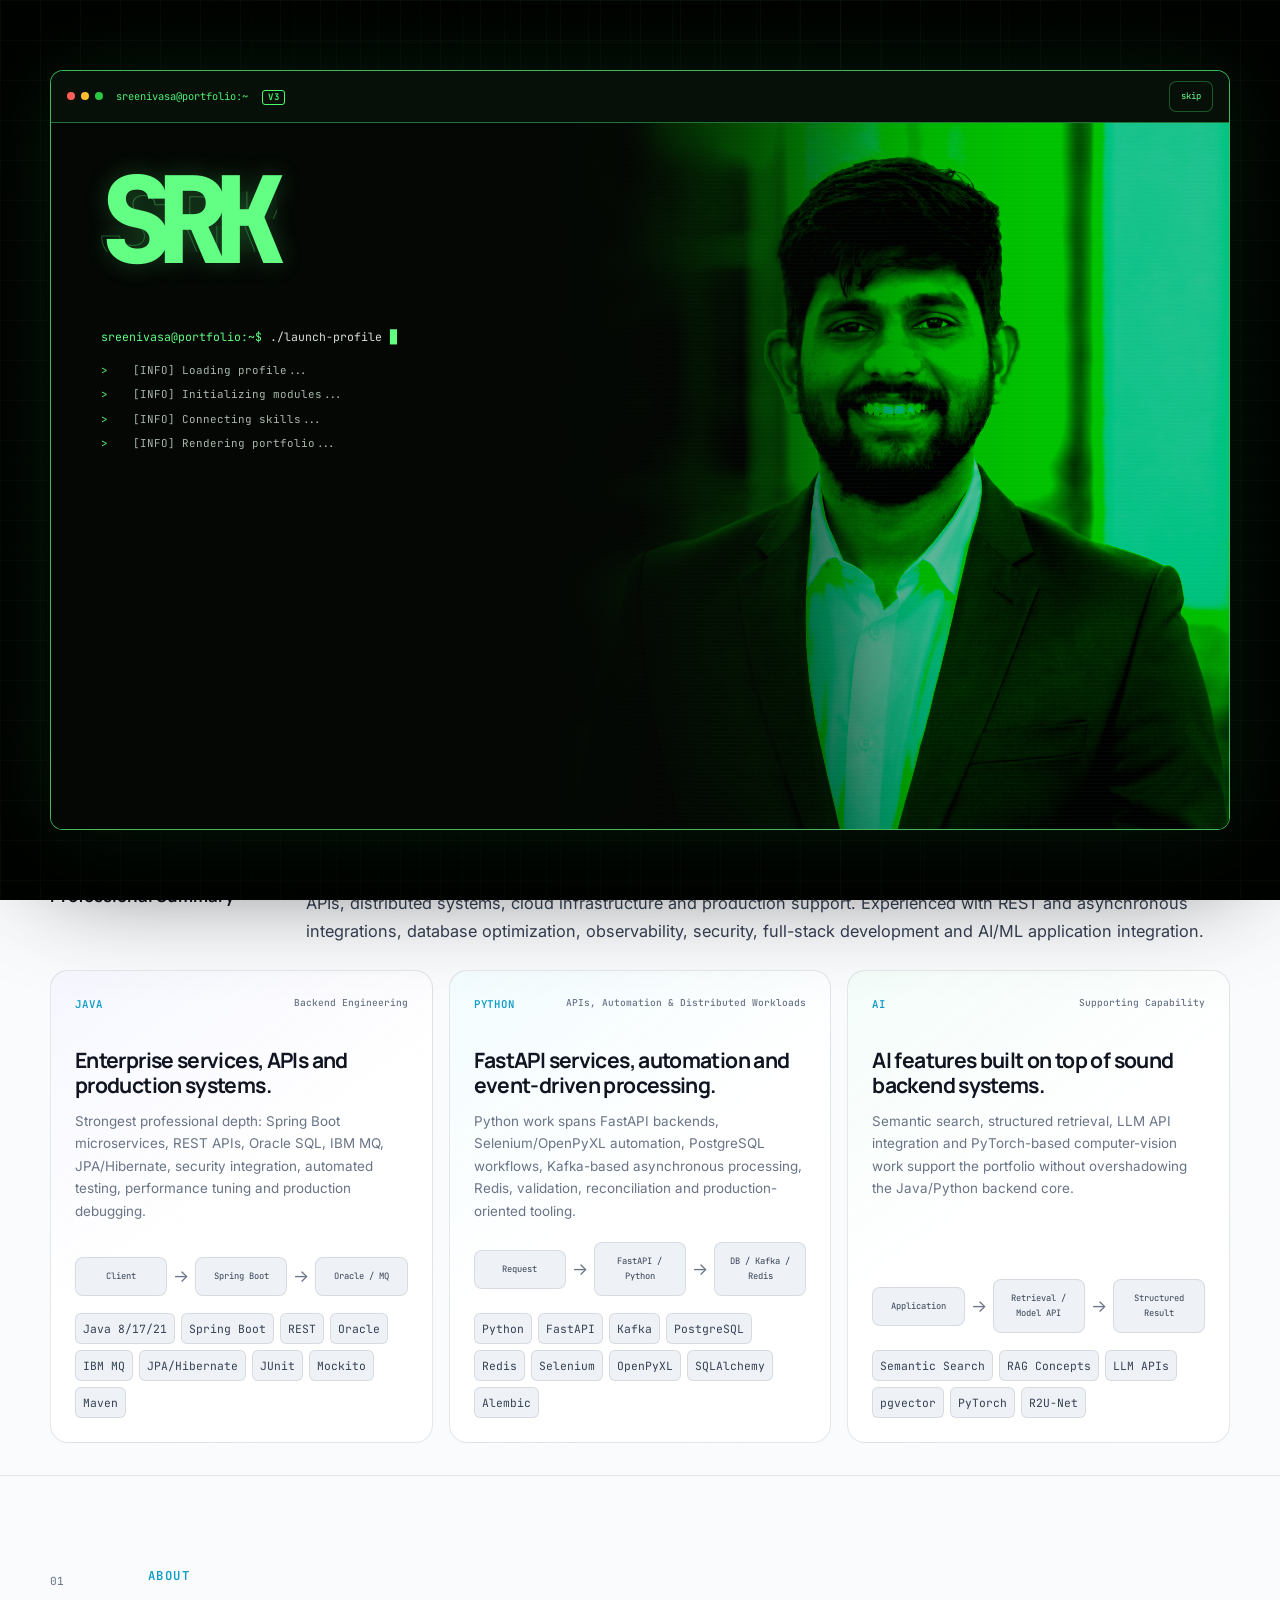
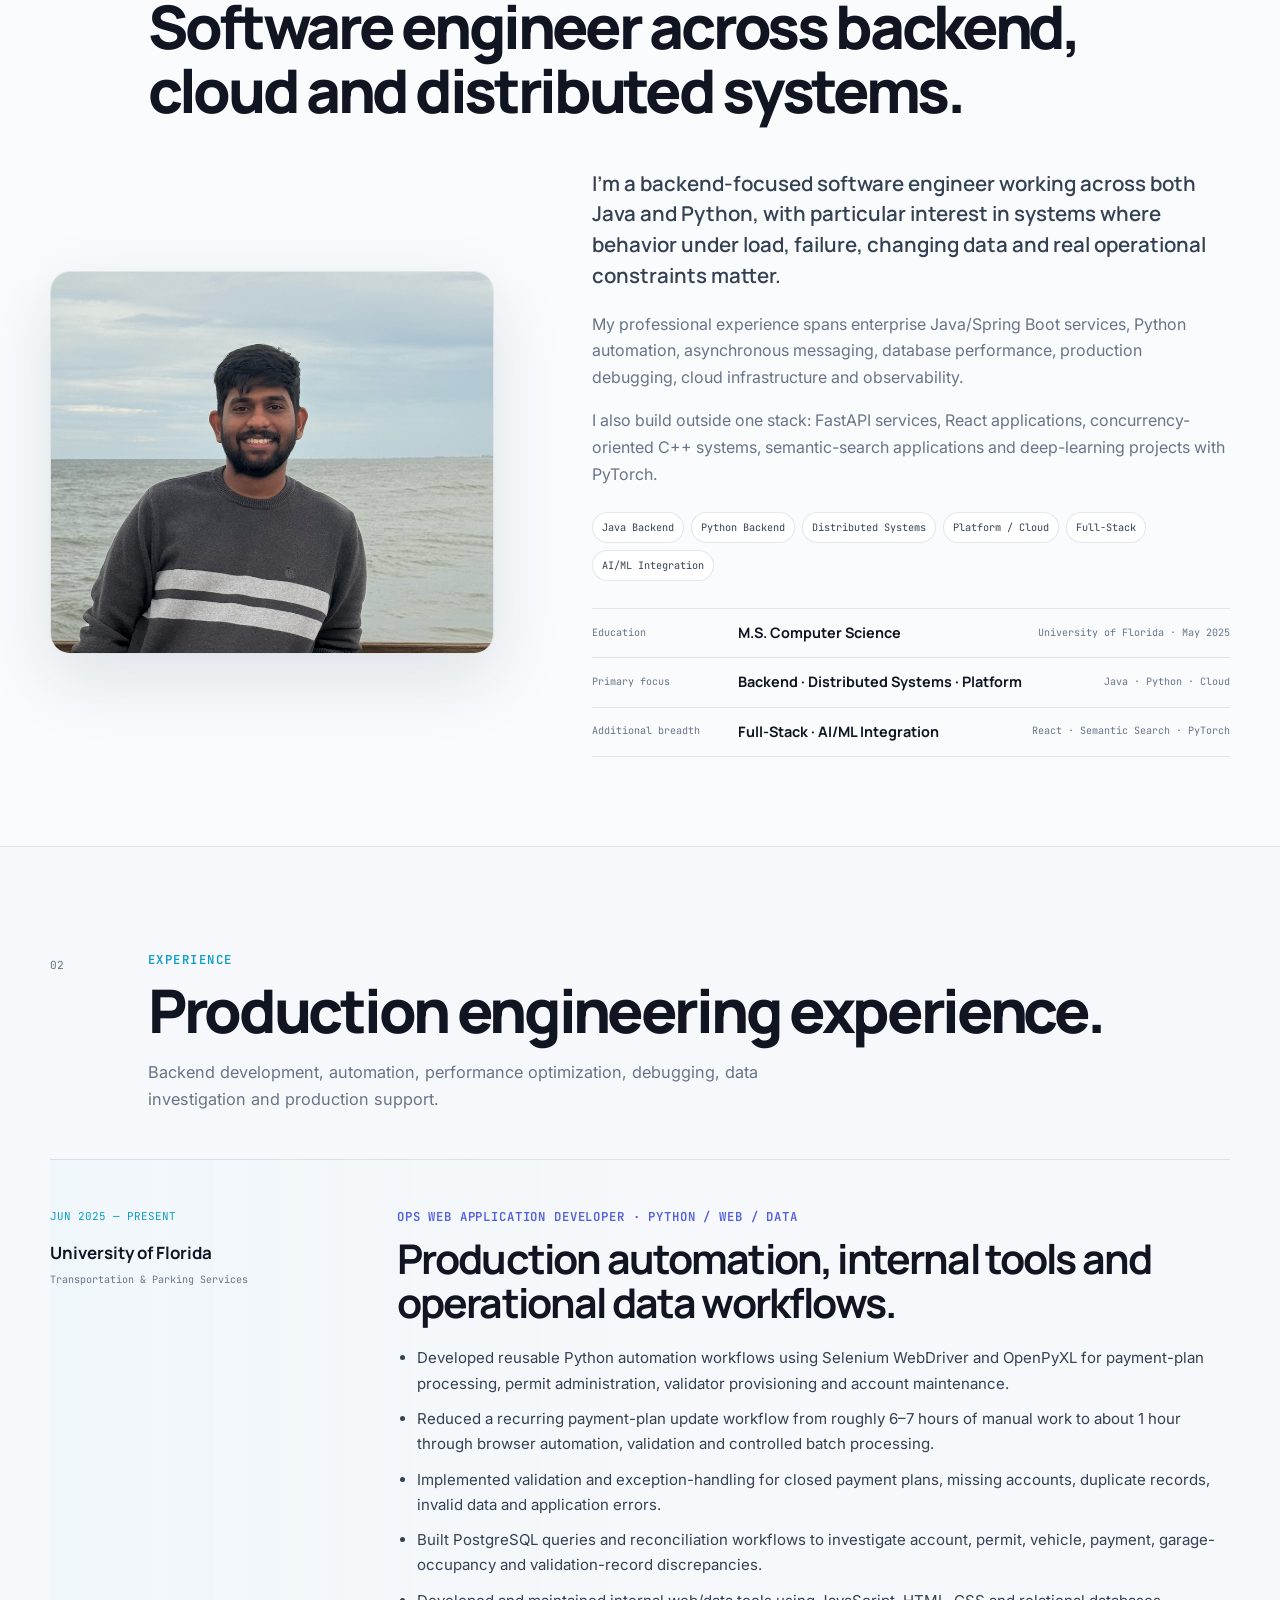
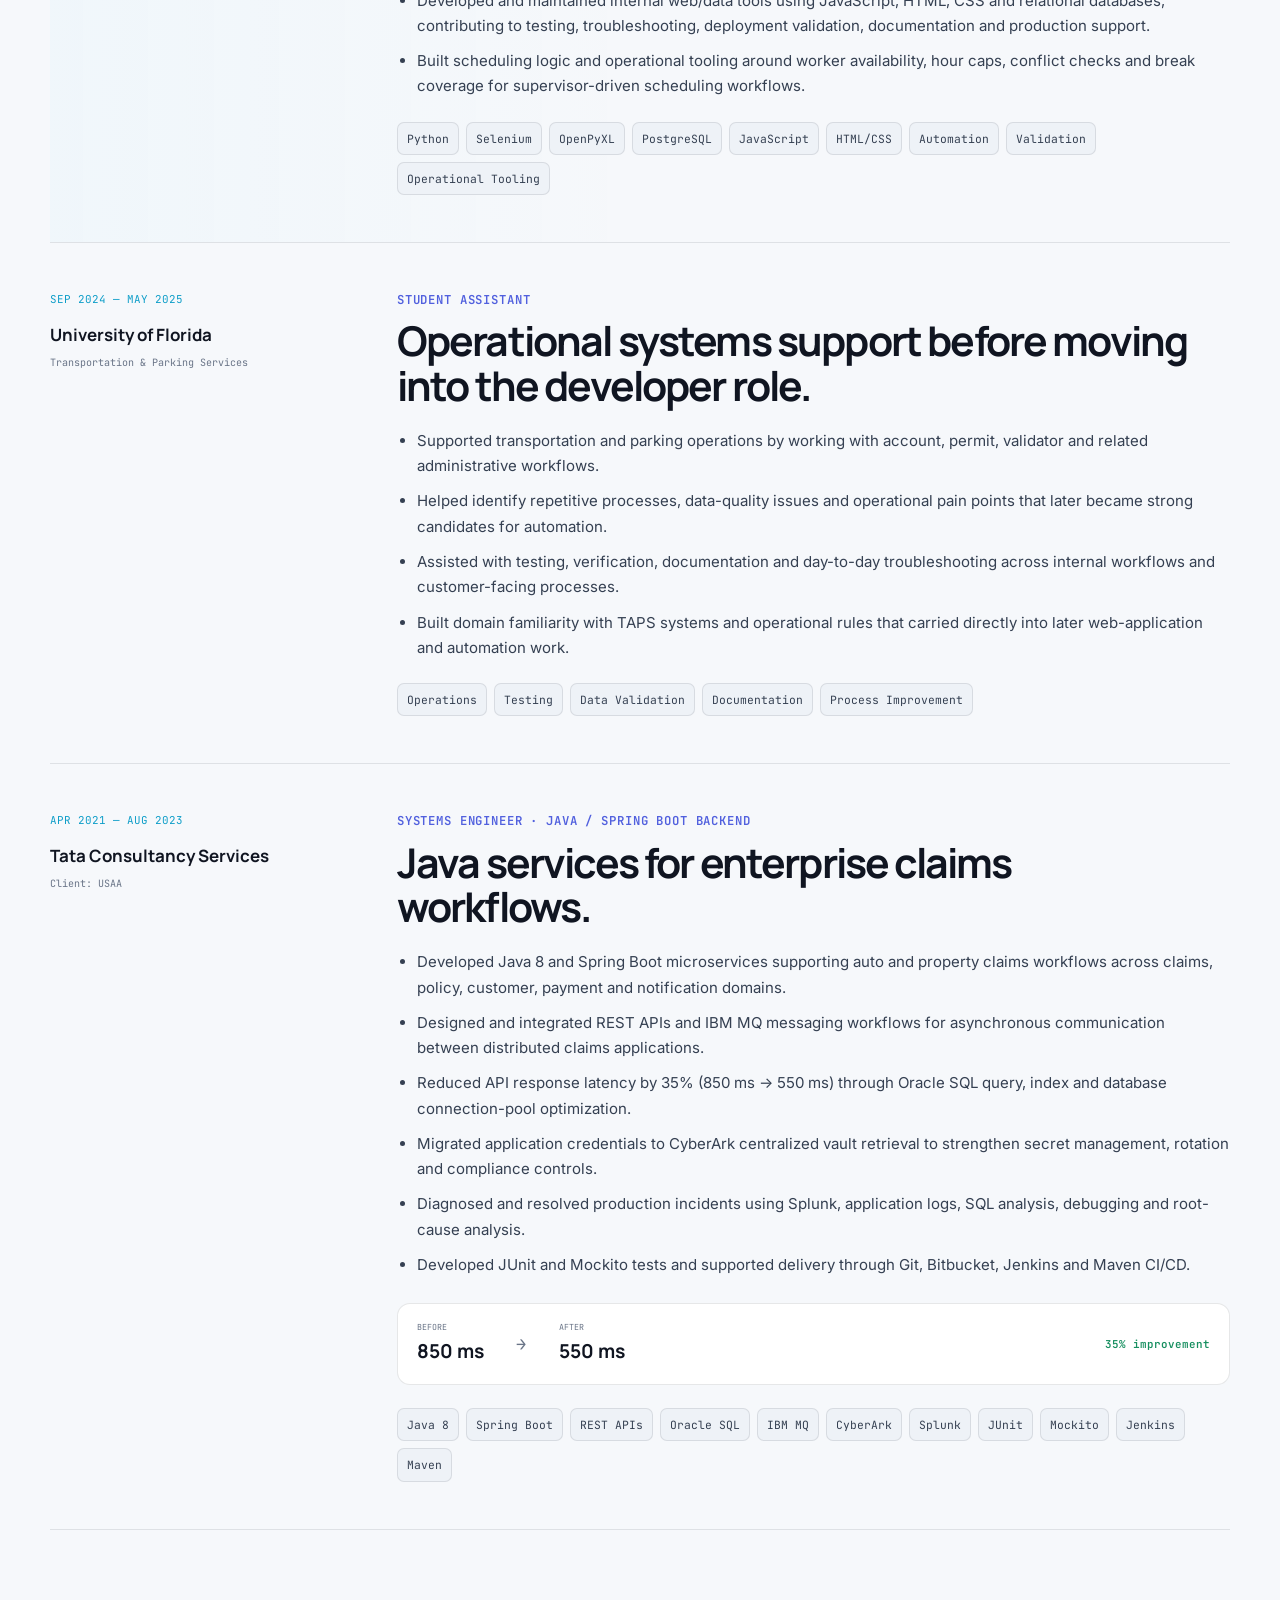
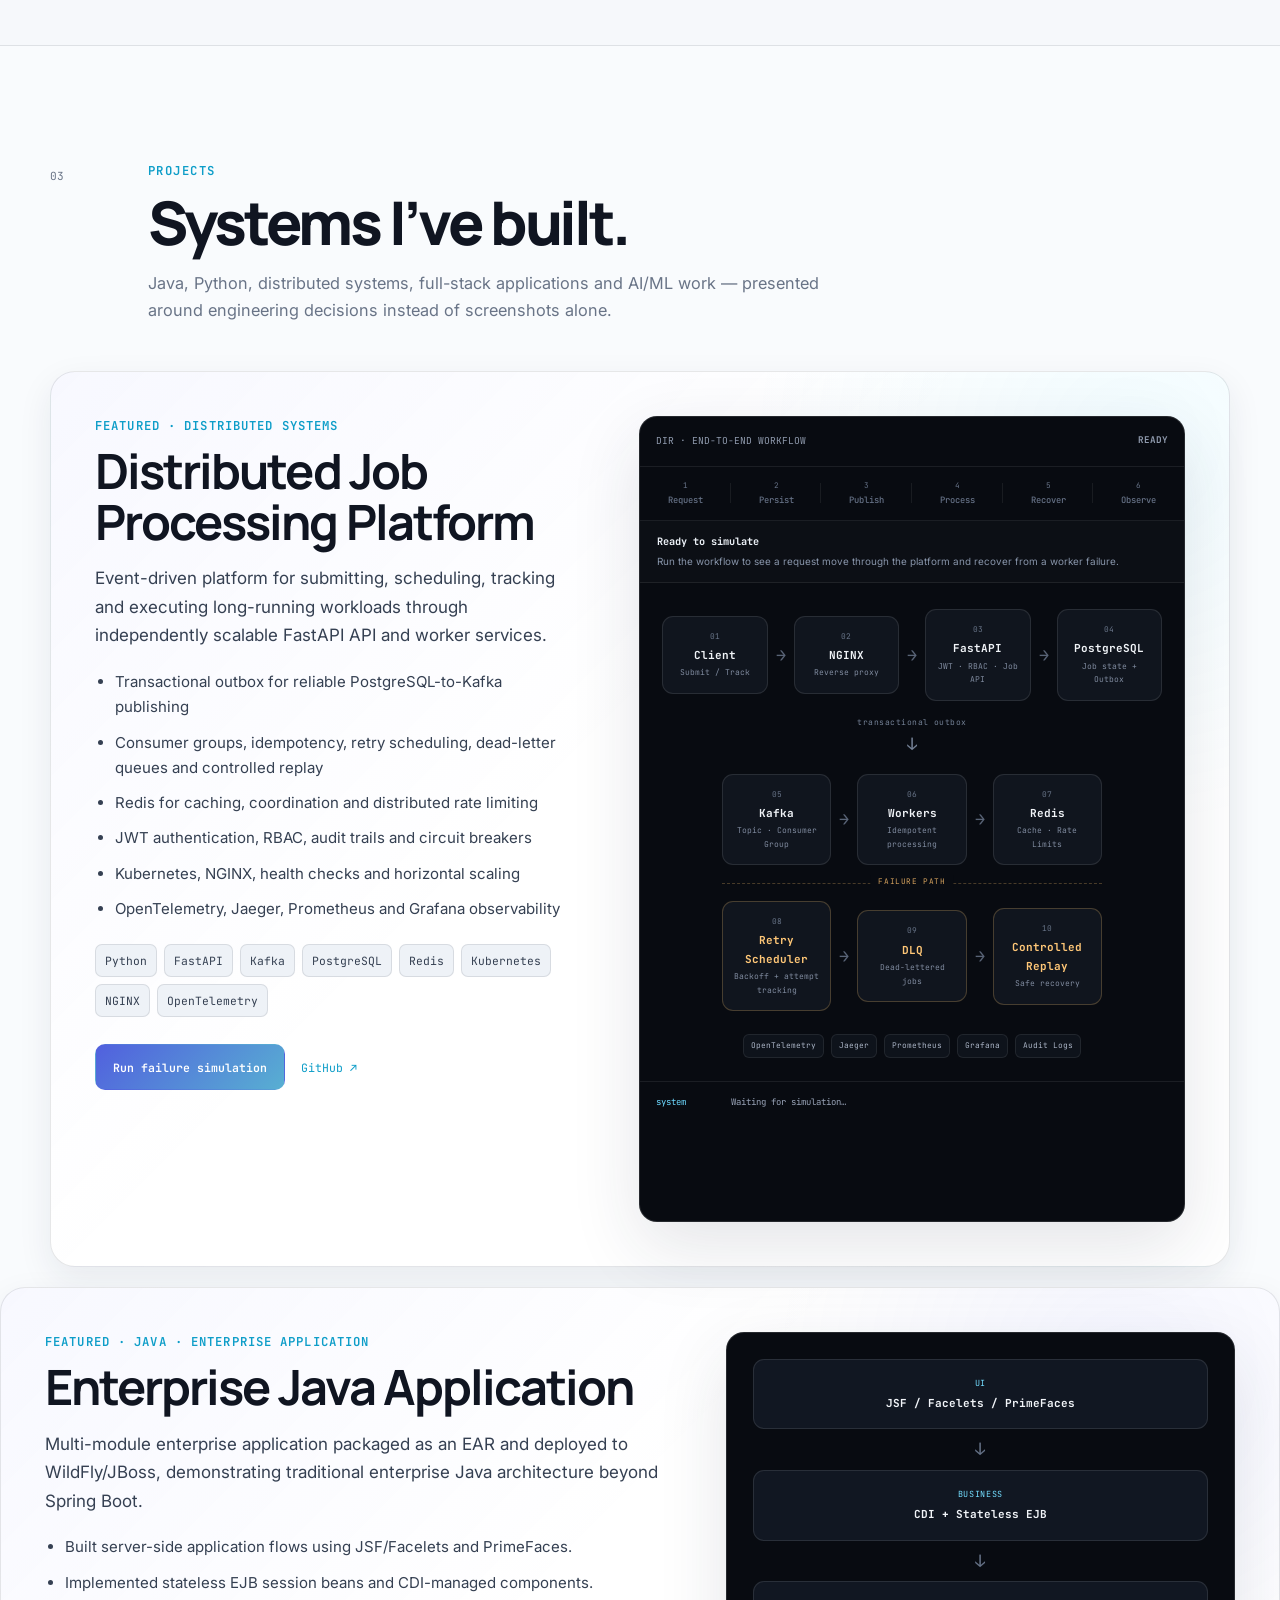
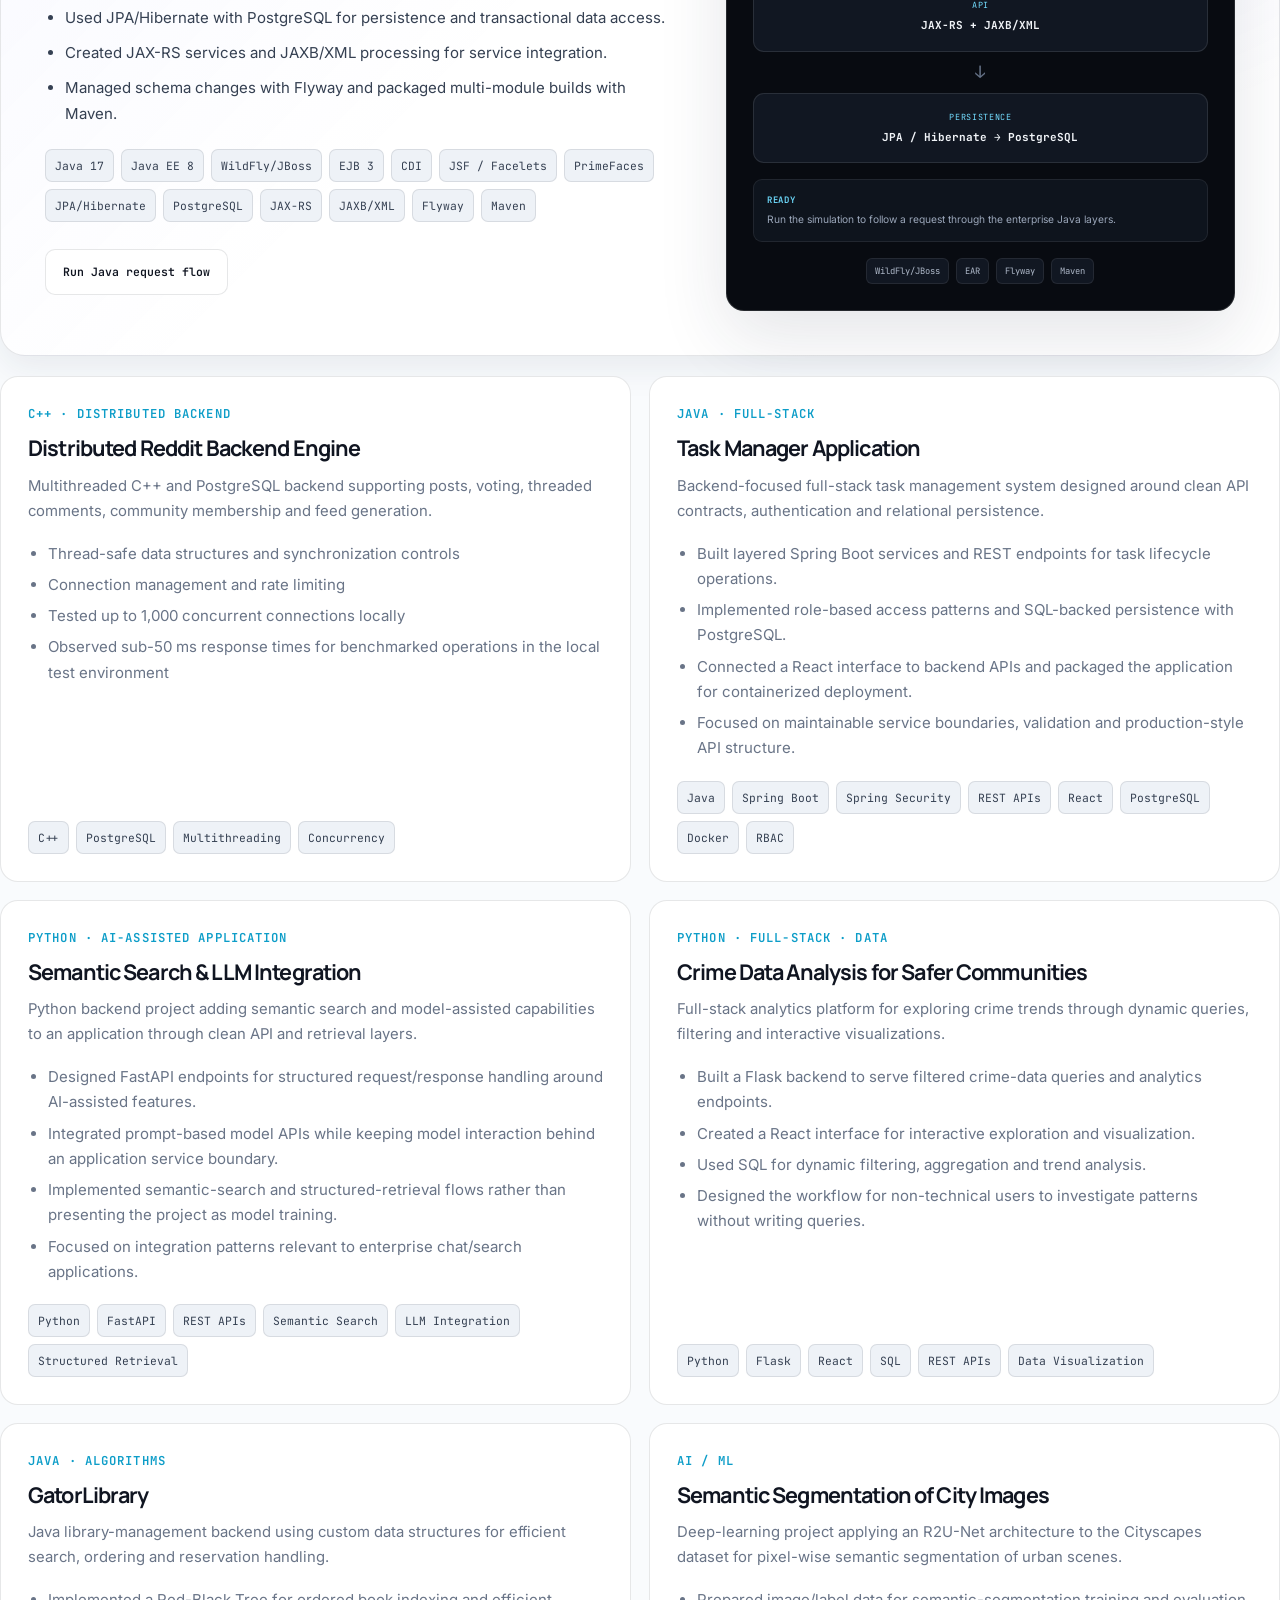
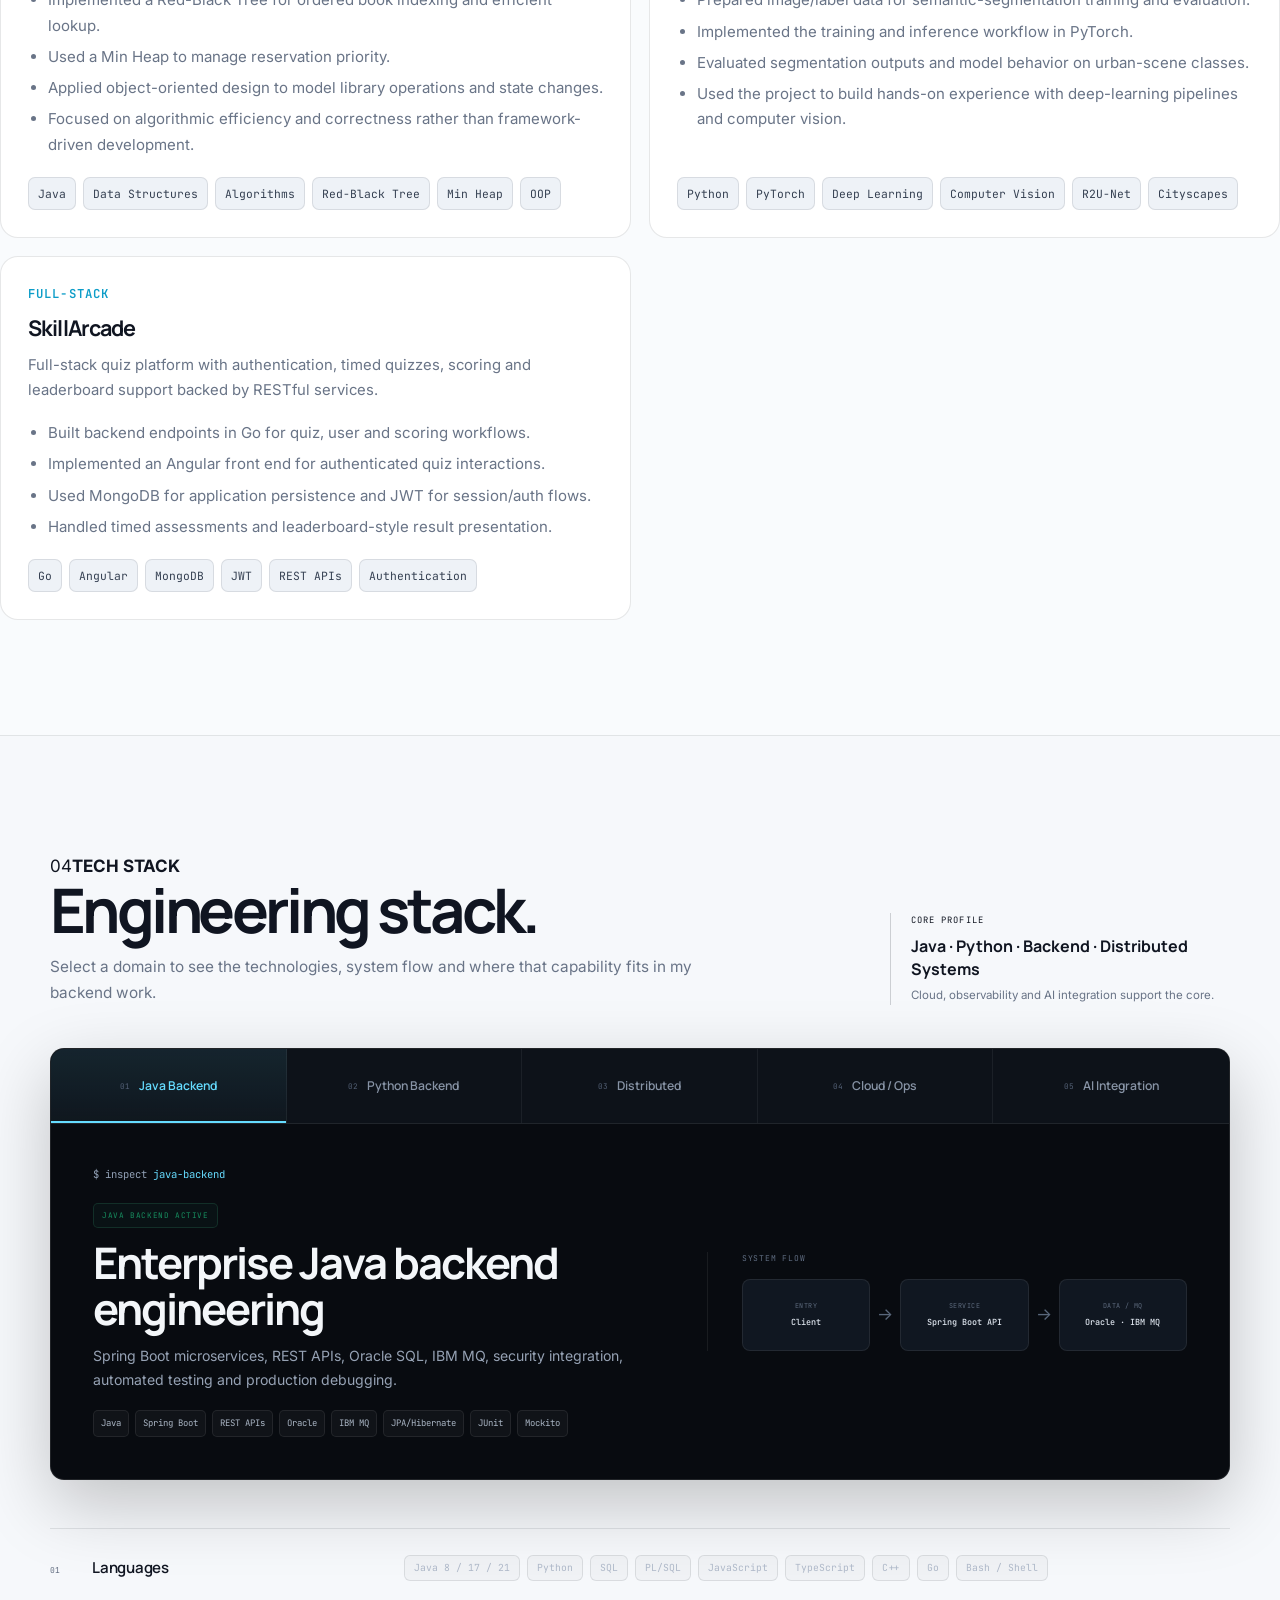
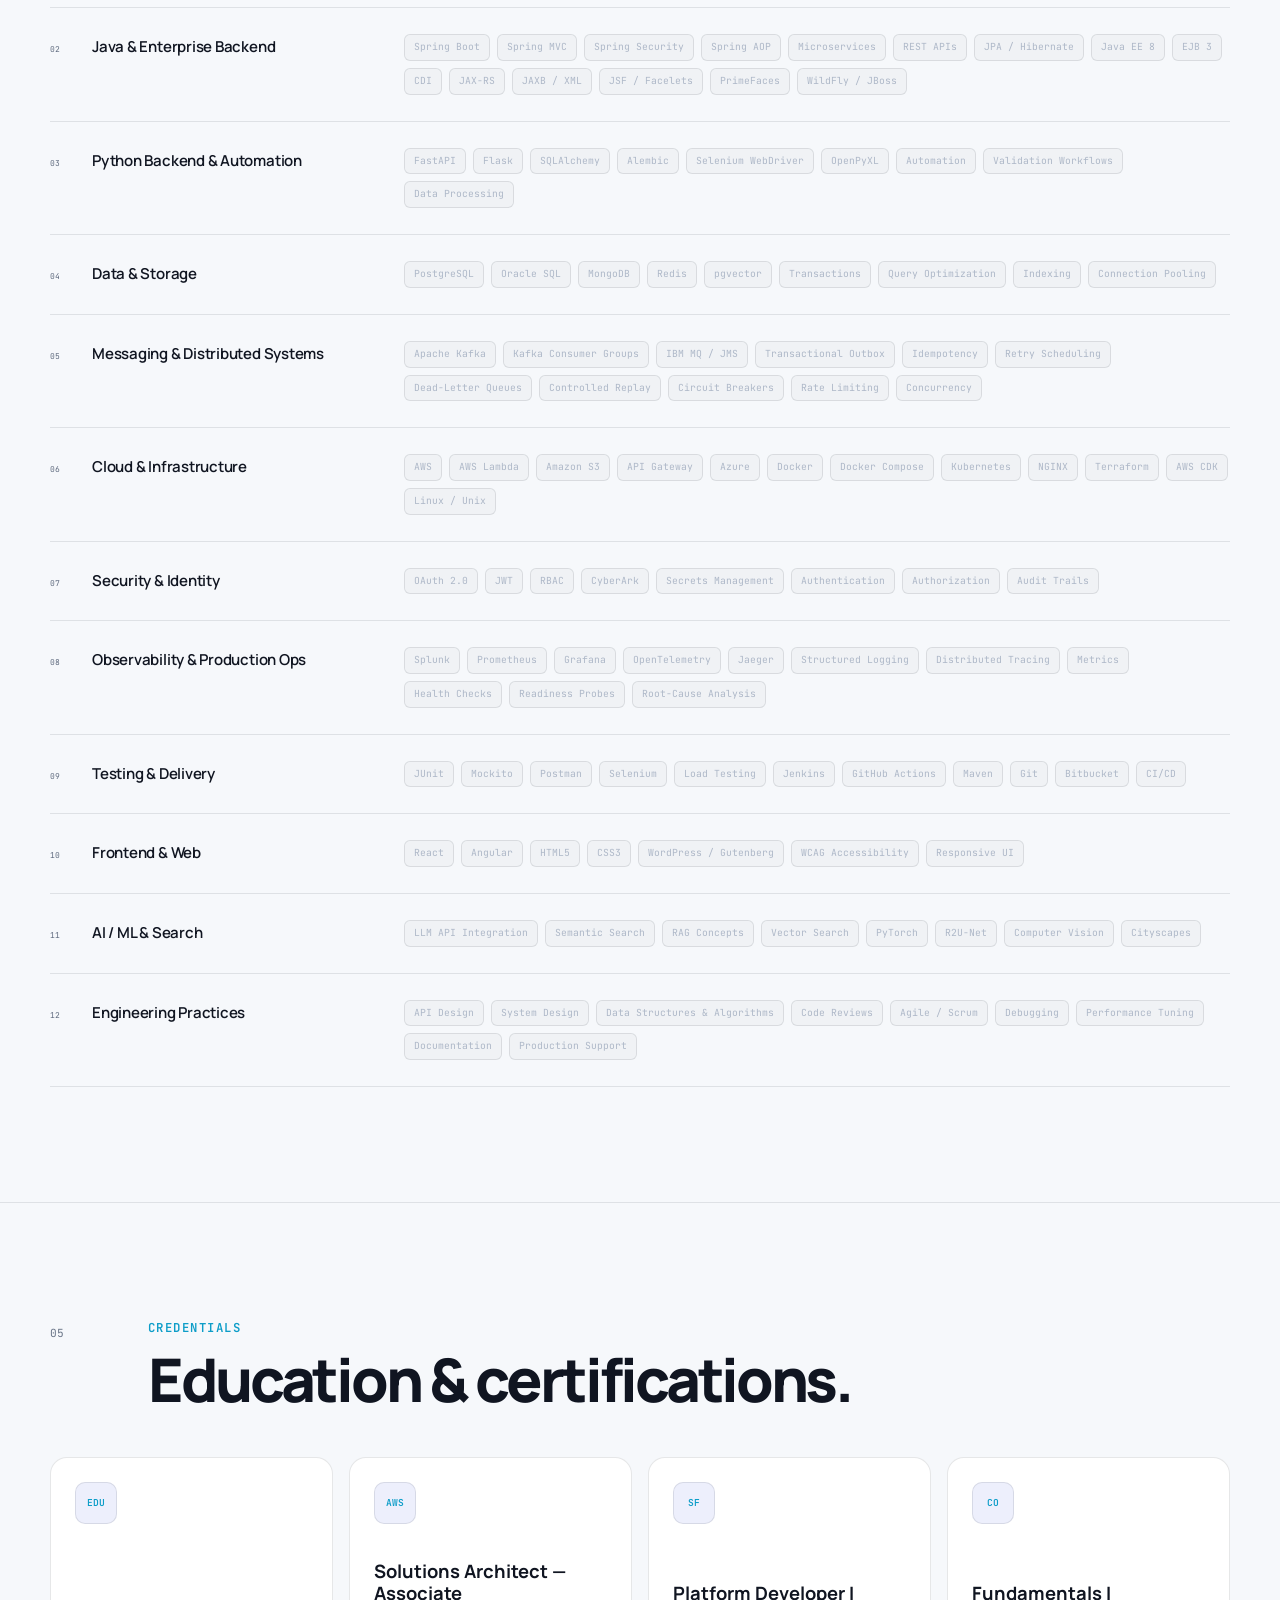
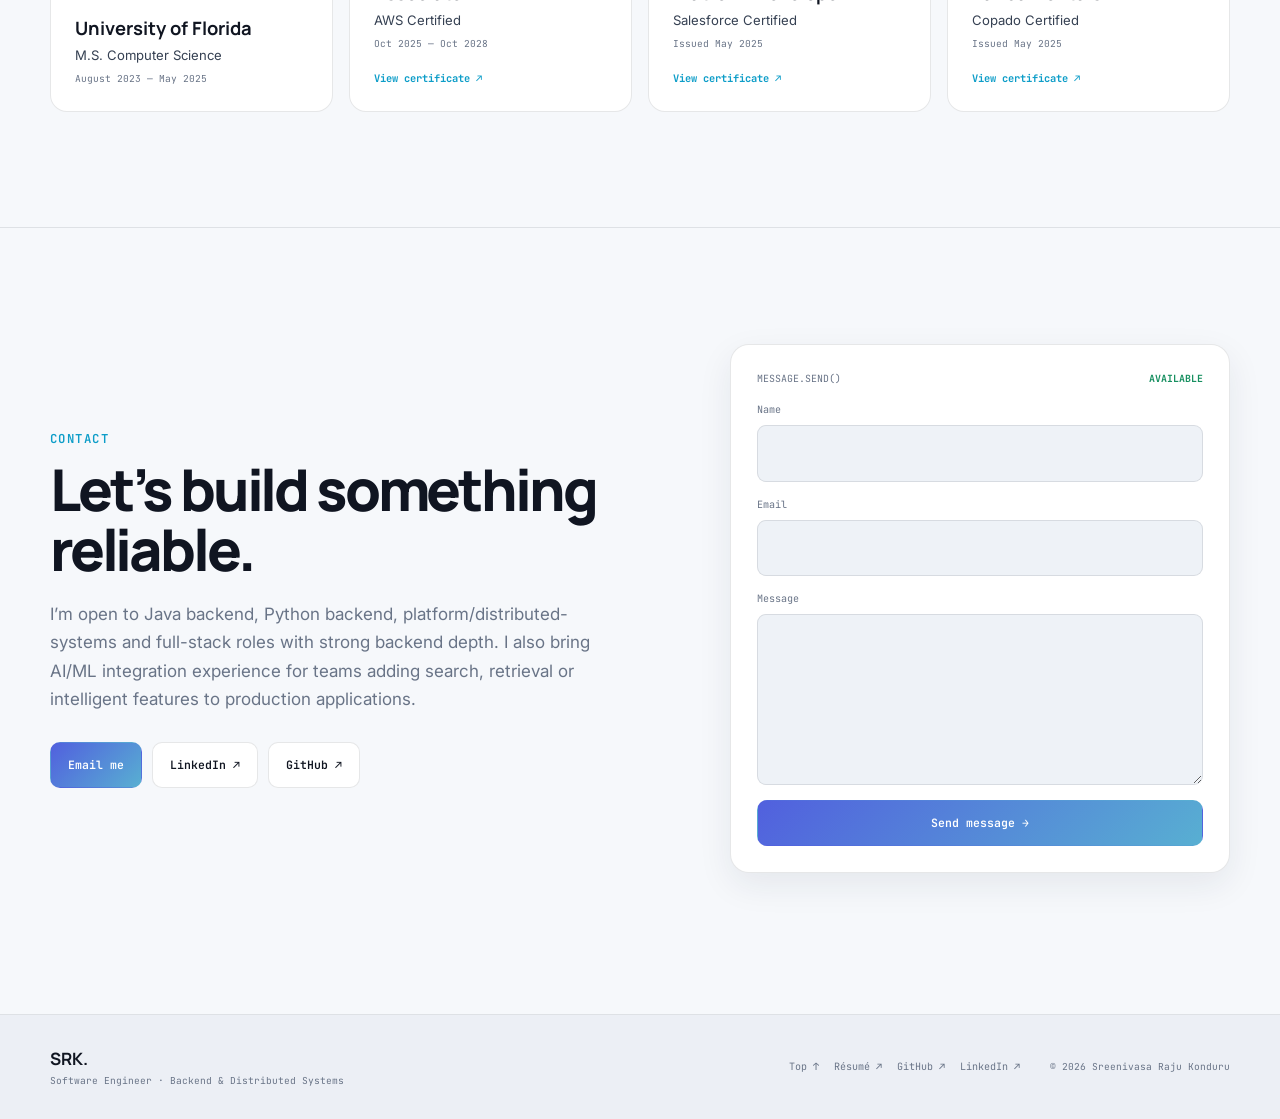
==== commit 0dc0e185: "Update portfolio design and interactive engineering sections" ====
--- a/index.html
+++ b/index.html
@@ -14,74 +14,129 @@
     <link
         href="https://fonts.googleapis.com/css2?family=Inter:wght@400;500;600&family=JetBrains+Mono:wght@400;500;600&family=Manrope:wght@500;600;700;800&display=swap"
         rel="stylesheet">
-    <link rel="stylesheet" href="style.css">
+    <link rel="stylesheet" href="style.css?v=20260924-1337">
+
+    <style id="terminal-v3-critical">
+        .terminal-v3-badge {
+            display: inline-block;
+            margin-left: 8px;
+            padding: 2px 5px;
+            border: 1px solid #4aff70;
+            border-radius: 3px;
+            color: #4aff70;
+            font: 600 9px/1 "JetBrains Mono", monospace;
+            letter-spacing: .08em
+        }
+
+        .terminal-v2-screen {
+            background: #010301 !important
+        }
+
+        .terminal-v2-window {
+            width: min(1180px, 95vw) !important;
+            border: 1px solid rgba(86, 255, 126, .72) !important;
+            background: #030603 !important;
+            box-shadow: 0 0 90px rgba(54, 255, 102, .09), 0 38px 110px rgba(0, 0, 0, .72) !important
+        }
+
+        .terminal-v2-stage {
+            min-height: 690px !important;
+            background: #030603 !important
+        }
+
+        .terminal-v2-copy {
+            width: 61% !important;
+            padding: 54px 28px 38px 50px !important
+        }
+
+        .terminal-v2-logo {
+            font-size: clamp(6.5rem, 9.4vw, 10.5rem) !important;
+            color: #63ff84 !important
+        }
+
+        .terminal-v2-name h1 {
+            color: #63ff84 !important
+        }
+
+        .terminal-v2-portrait {
+            width: 58% !important
+        }
+
+        .terminal-v2-portrait img {
+            filter: grayscale(1) sepia(1) hue-rotate(72deg) saturate(6.2) brightness(.72) contrast(1.32) !important;
+            object-position: center 34% !important
+        }
+    </style>
+
 </head>
 
 <body>
 
-    <!-- PORTFOLIO BOOT SEQUENCE -->
-    <div class="boot-screen" id="bootScreen" aria-label="Loading Sreenivasa Raju Konduru portfolio">
-        <div class="boot-shell">
-            <div class="boot-window">
-                <div class="boot-titlebar">
-                    <div class="boot-dots" aria-hidden="true">
-                        <span></span><span></span><span></span>
-                    </div>
-                    <span>sreenivasa@portfolio:~</span>
-                    <button id="skipBoot" type="button">Skip</button>
-                </div>
-
-                <div class="boot-terminal" id="bootTerminal" aria-live="polite">
-                    <div class="boot-line visible">
-                        <span class="boot-prompt">$</span>
-                        <span>initialize portfolio --profile sreenivasa-raju-konduru</span>
-                    </div>
-
-                    <div class="boot-line" data-boot-step>
-                        <span class="boot-status ok">[ OK ]</span>
-                        <span>Loading software engineering profile...</span>
-                    </div>
-
-                    <div class="boot-line" data-boot-step>
-                        <span class="boot-status ok">[ OK ]</span>
-                        <span>Detected: <b>4+ years engineering experience</b></span>
-                    </div>
-
-                    <div class="boot-line" data-boot-step>
-                        <span class="boot-status ok">[ OK ]</span>
-                        <span>Primary stack: <b>Java · Spring Boot · Python · FastAPI</b></span>
-                    </div>
-
-                    <div class="boot-line" data-boot-step>
-                        <span class="boot-status ok">[ OK ]</span>
-                        <span>Systems: <b>APIs · Kafka · SQL · Cloud · Distributed Workloads</b></span>
-                    </div>
-
-                    <div class="boot-line" data-boot-step>
-                        <span class="boot-status info">[ AI ]</span>
-                        <span>Supporting capability: semantic search · LLM integration · PyTorch</span>
-                    </div>
-
-                    <div class="boot-line boot-highlight" data-boot-step>
-                        <span class="boot-prompt">→</span>
-                        <span>Welcome. You are entering <b>Sreenivasa's engineering portfolio.</b></span>
-                    </div>
-
-                    <div class="boot-progress" data-boot-step>
+    <!-- RETRO TERMINAL INTRO V2 -->
+    <div class="boot-screen terminal-v2-screen" id="bootScreen" aria-label="Loading Sreenivasa Raju Konduru portfolio">
+        <div class="terminal-v2-grid" aria-hidden="true"></div>
+        <div class="terminal-v2-scanlines" aria-hidden="true"></div>
+
+        <div class="terminal-v2-window">
+            <div class="terminal-v2-bar">
+                <div class="terminal-v2-dots"><span></span><span></span><span></span></div>
+                <span>sreenivasa@portfolio:~ <b class="terminal-v3-badge">V3</b></span>
+                <button id="skipBoot" type="button">skip</button>
+            </div>
+
+            <div class="terminal-v2-stage" id="bootTerminal">
+                <div class="terminal-v2-copy">
+                    <div class="terminal-v2-logo" aria-label="SRK">
+                        <span class="logo-main">SRK</span>
+                        <span class="logo-shadow one" aria-hidden="true">SRK</span>
+                        <span class="logo-shadow two" aria-hidden="true">SRK</span>
+                    </div>
+
+                    <div class="terminal-v2-command visible">
+                        <span>sreenivasa@portfolio:~$</span>
+                        <b> ./launch-profile</b>
+                    </div>
+
+                    <div class="terminal-v2-line" data-boot-step><span>&gt;</span><b>[INFO] Loading profile...</b></div>
+                    <div class="terminal-v2-line" data-boot-step><span>&gt;</span><b>[INFO] Initializing modules...</b>
+                    </div>
+                    <div class="terminal-v2-line" data-boot-step><span>&gt;</span><b>[INFO] Connecting skills...</b>
+                    </div>
+                    <div class="terminal-v2-line" data-boot-step><span>&gt;</span><b>[INFO] Rendering portfolio...</b>
+                    </div>
+                    <div class="terminal-v2-line terminal-v2-ready" data-boot-step><span>&gt;</span><b>[READY]
+                            Welcome!</b></div>
+
+                    <div class="terminal-v2-name" data-boot-step>
+                        <div class="terminal-v2-rule"></div>
+                        <h1>SREENIVASA RAJU<br>KONDURU</h1>
+                        <p>Software Engineer Portfolio</p>
+                        <div class="terminal-v2-role">
+                            Java <i>•</i> Python <i>•</i> Backend <i>•</i> Distributed Systems
+                        </div>
+                    </div>
+
+                    <div class="terminal-v2-progress boot-progress" data-boot-step>
+                        <div class="boot-progress-meta">
+                            <span>portfolio initialization</span>
+                            <b id="bootPercent">0%</b>
+                        </div>
                         <div class="boot-progress-bar"><span></span></div>
-                        <small>fetching experience · projects · architecture · skills</small>
-                    </div>
-                </div>
-
-                <div class="boot-footer">
-                    <span>JAVA / PYTHON / BACKEND / DISTRIBUTED SYSTEMS</span>
-                    <b id="bootPercent">0%</b>
+                    </div>
+
+                    <button class="terminal-v2-enter" id="enterPortfolio" type="button" data-boot-step>
+                        ENTER PORTFOLIO <span>↵</span>
+                    </button>
+                </div>
+
+                <div class="terminal-v2-portrait">
+                    <img src="profile2.jpg" alt="Sreenivasa Raju Konduru">
+                    <div class="terminal-v2-portrait-shade"></div>
+                    <div class="terminal-v2-portrait-scan"></div>
                 </div>
             </div>
         </div>
     </div>
-
-    <a class="skip-link" href="#main">Skip to content</a>
 
     <header class="site-header">
         <div class="shell nav">
@@ -121,62 +176,62 @@
 
     <main id="main">
         <!-- HERO -->
-        <section class="hero" id="top">
+        <section class="hero portfolio-hero" id="top">
             <div class="hero-grid-bg" aria-hidden="true"></div>
 
-            <div class="shell hero-layout">
-                <div class="hero-copy reveal">
-                    <p class="hero-kicker">Java · Python · Backend · Distributed Systems</p>
-
-                    <h1>Sreenivasa Raju<br>Konduru</h1>
-
-                    <p class="hero-title">
-                        Software Engineer · Java & Python Backend
+            <div class="shell portfolio-hero-grid">
+                <div class="portfolio-hero-copy reveal">
+                    <div class="hero-status">
+                        <span class="status-dot"></span>
+                        <span>AVAILABLE FOR SOFTWARE ENGINEERING OPPORTUNITIES</span>
+                    </div>
+
+                    <p class="hero-overline">SREENIVASA RAJU KONDURU</p>
+                    <h1>Software Engineer</h1>
+                    <h2>Java & Python Backend · Distributed Systems</h2>
+
+                    <div class="hero-dynamic-line">
+                        <span>BUILDING</span>
+                        <strong id="heroRotatingRole">enterprise backend services</strong>
+                        <i class="typing-cursor"></i>
+                    </div>
+
+                    <p class="hero-summary hero-summary-compact">
+                        I build reliable backend services, APIs, automation and distributed systems using
+                        Java/Spring Boot and Python/FastAPI, with production experience across messaging,
+                        databases, cloud infrastructure, observability and performance engineering.
                     </p>
 
-                    <p class="hero-summary">
-                        I build production software with <strong>Java/Spring Boot</strong> and
-                        <strong>Python/FastAPI</strong>, backed by strong experience in REST APIs,
-                        asynchronous messaging, SQL databases, distributed systems, cloud infrastructure,
-                        observability and production support. AI/ML is a supporting capability for
-                        search, retrieval and intelligent application features not a replacement for core engineering.
-                    </p>
-
-                    <div class="hero-buttons">
-                        <a class="button primary" href="#projects">View projects</a>
-                        <a class="button secondary" href="resume.pdf" target="_blank" rel="noopener">View résumé ↗</a>
-                    </div>
-
-                    <div class="hero-links">
+                    <div class="hero-actions">
+                        <a class="button primary" href="#experience">View experience ↓</a>
+                        <a class="button secondary" href="#projects">Explore projects</a>
+                        <a class="button secondary" href="resume.pdf" target="_blank" rel="noopener">Résumé ↗</a>
+                    </div>
+
+                    <div class="hero-metrics portfolio-metrics">
+                        <div><strong>4+ Years</strong><span>Software Engineering</span></div>
+                        <div><strong>35%</strong><span>API latency reduction</span></div>
+                        <div><strong>1,000</strong><span>Concurrent connections tested</span></div>
+                    </div>
+
+                    <div class="hero-links compact-links">
                         <a href="https://github.com/SreenivasaRajuKonduru" target="_blank" rel="noopener">GitHub ↗</a>
                         <a href="https://www.linkedin.com/in/kondurusreenivasaraju" target="_blank"
                             rel="noopener">LinkedIn ↗</a>
                         <a href="mailto:kondurusreenivasaraju1@gmail.com">Email ↗</a>
                     </div>
-
-                    <div class="hero-metrics">
-                        <div>
-                            <strong>4+ years</strong>
-                            <span>software engineering experience</span>
-                        </div>
-                        <div>
-                            <strong>35%</strong>
-                            <span>API latency reduction</span>
-                        </div>
-                        <div>
-                            <strong>1,000</strong>
-                            <span>concurrent connections tested</span>
-                        </div>
-                    </div>
-                </div>
-
-                <div class="hero-photo-wrap reveal">
-                    <div class="hero-photo-card">
+                </div>
+
+                <div class="portfolio-hero-media reveal">
+                    <div class="portfolio-photo">
                         <img src="profile2.jpg" alt="Sreenivasa Raju Konduru">
-                        <div class="photo-overlay">
-                            <span>JAVA · PYTHON · CLOUD</span>
-                            <strong>Building production-minded systems.</strong>
-                        </div>
+                    </div>
+
+                    <div class="hero-tech-strip">
+                        <div><span>CORE</span><strong>Java · Spring Boot<br>Python · FastAPI</strong></div>
+                        <div><span>SYSTEMS</span><strong>Kafka · PostgreSQL · Redis<br>AWS · Docker ·
+                                Kubernetes</strong></div>
+                        <div><span>SUPPORTING</span><strong>Observability · React<br>AI Integration</strong></div>
                     </div>
                 </div>
             </div>
@@ -324,7 +379,7 @@
 
                 <div class="about-grid">
                     <div class="about-photo reveal">
-                        <img src="profile2.jpg" alt="Sreenivasa Raju Konduru outdoors">
+                        <img src="profile.jpg" alt="Sreenivasa Raju Konduru outdoors">
                     </div>
 
                     <div class="about-copy reveal">
@@ -871,166 +926,205 @@
         </section>
 
         <!-- SKILLS -->
-        <section class="section" id="skills">
+        <section class="section section-dark skills-redesign" id="skills">
             <div class="shell">
-                <div class="section-head reveal">
-                    <p class="section-number">04</p>
+                <div class="section-label reveal"><span>04</span><b>TECH STACK</b></div>
+
+                <div class="skills-heading reveal">
                     <div>
-                        <p class="eyebrow">Skills</p>
-                        <h2>Technical toolkit.</h2>
-                        <p class="section-intro">
-                            Organized around the kind of work I use each technology for.
+                        <h2>Engineering stack.</h2>
+                        <p>
+                            Select a domain to see the technologies, system flow and where that capability fits in my
+                            backend work.
                         </p>
                     </div>
-                </div>
-
-                <div class="skill-console reveal">
-                    <div class="console-tabs" role="tablist" aria-label="Engineering focus explorer">
-                        <button class="console-tab active" type="button" data-skill-tab="java">Java Backend</button>
-                        <button class="console-tab" type="button" data-skill-tab="python">Python</button>
-                        <button class="console-tab" type="button" data-skill-tab="distributed">Distributed</button>
-                        <button class="console-tab" type="button" data-skill-tab="cloud">Cloud / Ops</button>
-                        <button class="console-tab" type="button" data-skill-tab="aiml">AI / ML</button>
-                    </div>
-
-                    <div class="console-window">
-                        <div class="console-topbar">
-                            <span>engineering-profile.sh</span>
-                            <b>INTERACTIVE</b>
-                        </div>
-
-                        <div class="console-content">
-                            <div class="console-copy">
-                                <p class="console-prompt">$ focus --role <span id="consoleRole">java-backend</span></p>
-                                <h3 id="consoleTitle">Enterprise Java backend engineering</h3>
-                                <p id="consoleText">Spring Boot microservices, REST APIs, Oracle SQL, IBM MQ, security
-                                    integration, testing and production debugging.</p>
-                                <div class="console-chips" id="consoleChips">
-                                    <span>Java</span><span>Spring Boot</span><span>REST
-                                        APIs</span><span>Oracle</span><span>IBM MQ</span><span>JUnit</span>
-                                </div>
+                    <div class="skills-summary">
+                        <span>CORE PROFILE</span>
+                        <strong>Java · Python · Backend · Distributed Systems</strong>
+                        <small>Cloud, observability and AI integration support the core.</small>
+                    </div>
+                </div>
+
+                <div class="stack-focus reveal" id="skillTopology">
+                    <div class="stack-focus-tabs">
+                        <button class="stack-focus-tab active" data-stack="java" type="button"><span>01</span><b>Java
+                                Backend</b></button>
+                        <button class="stack-focus-tab" data-stack="python" type="button"><span>02</span><b>Python
+                                Backend</b></button>
+                        <button class="stack-focus-tab" data-stack="distributed"
+                            type="button"><span>03</span><b>Distributed</b></button>
+                        <button class="stack-focus-tab" data-stack="cloud" type="button"><span>04</span><b>Cloud /
+                                Ops</b></button>
+                        <button class="stack-focus-tab" data-stack="ai" type="button"><span>05</span><b>AI
+                                Integration</b></button>
+                    </div>
+
+                    <div class="stack-focus-main">
+                        <div class="stack-focus-copy">
+                            <p class="console-prompt">$ inspect <span id="stackRole">java-backend</span></p>
+                            <div class="stack-focus-status" id="topologyStatus">JAVA BACKEND ACTIVE</div>
+                            <h3 id="stackTitle">Enterprise Java backend engineering</h3>
+                            <p id="stackText">
+                                Spring Boot microservices, REST APIs, Oracle SQL, IBM MQ,
+                                security integration, automated testing and production debugging.
+                            </p>
+
+                            <div class="topology-chips" id="stackChips">
+                                <span>Java</span><span>Spring Boot</span><span>REST APIs</span><span>Oracle</span>
+                                <span>IBM MQ</span><span>JPA/Hibernate</span><span>JUnit</span><span>Mockito</span>
                             </div>
-
-                            <div class="console-flow" id="consoleFlow">
-                                <div>Client</div><i>→</i>
-                                <div>Spring Boot API</div><i>→</i>
-                                <div>Oracle / MQ</div>
+                        </div>
+
+                        <div class="stack-focus-visual">
+                            <div class="stack-flow-label">SYSTEM FLOW</div>
+                            <div class="topology-flow" id="stackFlow">
+                                <div><small>ENTRY</small><strong>Client</strong></div>
+                                <i>→</i>
+                                <div><small>SERVICE</small><strong>Spring Boot API</strong></div>
+                                <i>→</i>
+                                <div><small>DATA / MQ</small><strong>Oracle · IBM MQ</strong></div>
                             </div>
                         </div>
                     </div>
                 </div>
 
-                <div class="skills-grid">
-                    <article class="skill-card reveal">
-                        <h3>Languages</h3>
-                        <div class="skill-list">
-                            <span>Java</span><span>Python</span><span>SQL</span><span>PL/SQL</span>
-                            <span>C++</span><span>Bash / Shell</span>
-                        </div>
-                    </article>
-
-                    <article class="skill-card reveal">
-                        <h3>Java & Enterprise Backend</h3>
-                        <div class="skill-list">
-                            <span>Java 8 / 17 / 21</span><span>Spring Boot</span><span>Spring MVC</span>
-                            <span>Spring Security</span><span>Spring AOP</span><span>REST APIs</span>
-                            <span>Microservices</span><span>JPA / Hibernate</span><span>Java EE 8</span>
+                <div class="technology-directory reveal">
+                    <div class="technology-row">
+                        <div class="technology-label"><span>01</span>
+                            <h3>Languages</h3>
+                        </div>
+                        <div class="technology-items">
+                            <span>Java 8 / 17 / 21</span><span>Python</span><span>SQL</span><span>PL/SQL</span>
+                            <span>JavaScript</span><span>TypeScript</span><span>C++</span><span>Go</span><span>Bash /
+                                Shell</span>
+                        </div>
+                    </div>
+
+                    <div class="technology-row">
+                        <div class="technology-label"><span>02</span>
+                            <h3>Java & Enterprise Backend</h3>
+                        </div>
+                        <div class="technology-items">
+                            <span>Spring Boot</span><span>Spring MVC</span><span>Spring Security</span><span>Spring
+                                AOP</span>
+                            <span>Microservices</span><span>REST APIs</span><span>JPA / Hibernate</span><span>Java EE
+                                8</span>
                             <span>EJB 3</span><span>CDI</span><span>JAX-RS</span><span>JAXB / XML</span>
-                            <span>JSF / Facelets</span><span>PrimeFaces</span>
-                        </div>
-                    </article>
-
-                    <article class="skill-card reveal">
-                        <h3>Python Backend & Automation</h3>
-                        <div class="skill-list">
-                            <span>FastAPI</span><span>SQLAlchemy</span><span>Alembic</span>
+                            <span>JSF / Facelets</span><span>PrimeFaces</span><span>WildFly / JBoss</span>
+                        </div>
+                    </div>
+
+                    <div class="technology-row">
+                        <div class="technology-label"><span>03</span>
+                            <h3>Python Backend & Automation</h3>
+                        </div>
+                        <div class="technology-items">
+                            <span>FastAPI</span><span>Flask</span><span>SQLAlchemy</span><span>Alembic</span>
                             <span>Selenium WebDriver</span><span>OpenPyXL</span><span>Automation</span>
                             <span>Validation Workflows</span><span>Data Processing</span>
                         </div>
-                    </article>
-
-                    <article class="skill-card reveal">
-                        <h3>Databases & Storage</h3>
-                        <div class="skill-list">
-                            <span>PostgreSQL</span><span>Oracle SQL</span><span>MySQL</span>
-                            <span>MongoDB</span><span>Redis</span><span>pgvector</span>
-                            <span>Transactions</span><span>Query Optimization</span><span>Indexing</span>
-                        </div>
-                    </article>
-
-                    <article class="skill-card reveal">
-                        <h3>Messaging & Distributed Systems</h3>
-                        <div class="skill-list">
+                    </div>
+
+                    <div class="technology-row">
+                        <div class="technology-label"><span>04</span>
+                            <h3>Data & Storage</h3>
+                        </div>
+                        <div class="technology-items">
+                            <span>PostgreSQL</span><span>Oracle SQL</span><span>MongoDB</span><span>Redis</span>
+                            <span>pgvector</span><span>Transactions</span><span>Query Optimization</span>
+                            <span>Indexing</span><span>Connection Pooling</span>
+                        </div>
+                    </div>
+
+                    <div class="technology-row">
+                        <div class="technology-label"><span>05</span>
+                            <h3>Messaging & Distributed Systems</h3>
+                        </div>
+                        <div class="technology-items">
                             <span>Apache Kafka</span><span>Kafka Consumer Groups</span><span>IBM MQ / JMS</span>
                             <span>Transactional Outbox</span><span>Idempotency</span><span>Retry Scheduling</span>
-                            <span>Dead-Letter Queues</span><span>Controlled Replay</span>
-                            <span>Circuit Breakers</span><span>Rate Limiting</span>
-                        </div>
-                    </article>
-
-                    <article class="skill-card reveal">
-                        <h3>Cloud & Infrastructure</h3>
-                        <div class="skill-list">
-                            <span>AWS</span><span>Azure</span><span>Docker</span><span>Docker Compose</span>
-                            <span>Kubernetes</span><span>NGINX</span><span>Linux / Unix</span>
-                            <span>Terraform</span><span>AWS CDK</span>
-                        </div>
-                    </article>
-
-                    <article class="skill-card reveal">
-                        <h3>Security</h3>
-                        <div class="skill-list">
+                            <span>Dead-Letter Queues</span><span>Controlled Replay</span><span>Circuit Breakers</span>
+                            <span>Rate Limiting</span><span>Concurrency</span>
+                        </div>
+                    </div>
+
+                    <div class="technology-row">
+                        <div class="technology-label"><span>06</span>
+                            <h3>Cloud & Infrastructure</h3>
+                        </div>
+                        <div class="technology-items">
+                            <span>AWS</span><span>AWS Lambda</span><span>Amazon S3</span><span>API Gateway</span>
+                            <span>Azure</span><span>Docker</span><span>Docker Compose</span><span>Kubernetes</span>
+                            <span>NGINX</span><span>Terraform</span><span>AWS CDK</span><span>Linux / Unix</span>
+                        </div>
+                    </div>
+
+                    <div class="technology-row">
+                        <div class="technology-label"><span>07</span>
+                            <h3>Security & Identity</h3>
+                        </div>
+                        <div class="technology-items">
                             <span>OAuth 2.0</span><span>JWT</span><span>RBAC</span><span>CyberArk</span>
-                            <span>Secrets Management</span><span>Authentication</span><span>Authorization</span>
-                            <span>Audit Trails</span>
-                        </div>
-                    </article>
-
-                    <article class="skill-card reveal">
-                        <h3>Observability & Production Ops</h3>
-                        <div class="skill-list">
-                            <span>Splunk</span><span>Prometheus</span><span>Grafana</span>
-                            <span>OpenTelemetry</span><span>Jaeger</span><span>Structured Logging</span>
-                            <span>Distributed Tracing</span><span>Metrics</span><span>Health Checks</span>
-                            <span>Readiness Probes</span><span>Root-Cause Analysis</span>
-                        </div>
-                    </article>
-
-                    <article class="skill-card reveal">
-                        <h3>Testing & Delivery</h3>
-                        <div class="skill-list">
+                            <span>Secrets
+                                Management</span><span>Authentication</span><span>Authorization</span><span>Audit
+                                Trails</span>
+                        </div>
+                    </div>
+
+                    <div class="technology-row">
+                        <div class="technology-label"><span>08</span>
+                            <h3>Observability & Production Ops</h3>
+                        </div>
+                        <div class="technology-items">
+                            <span>Splunk</span><span>Prometheus</span><span>Grafana</span><span>OpenTelemetry</span>
+                            <span>Jaeger</span><span>Structured Logging</span><span>Distributed Tracing</span>
+                            <span>Metrics</span><span>Health Checks</span><span>Readiness Probes</span><span>Root-Cause
+                                Analysis</span>
+                        </div>
+                    </div>
+
+                    <div class="technology-row">
+                        <div class="technology-label"><span>09</span>
+                            <h3>Testing & Delivery</h3>
+                        </div>
+                        <div class="technology-items">
                             <span>JUnit</span><span>Mockito</span><span>Postman</span><span>Selenium</span>
-                            <span>Load Testing</span><span>Jenkins</span><span>GitHub Actions</span>
-                            <span>Maven</span><span>Git</span><span>Bitbucket</span><span>CI/CD</span>
-                        </div>
-                    </article>
-
-                    <article class="skill-card reveal">
-                        <h3>Frontend & Web</h3>
-                        <div class="skill-list">
-                            <span>React</span><span>JavaScript</span><span>TypeScript</span>
-                            <span>HTML5</span><span>CSS3</span><span>Angular</span>
-                            <span>WordPress / Gutenberg</span><span>WCAG Accessibility</span>
-                        </div>
-                    </article>
-
-                    <article class="skill-card reveal">
-                        <h3>AI / ML & Search</h3>
-                        <div class="skill-list">
+                            <span>Load Testing</span><span>Jenkins</span><span>GitHub Actions</span><span>Maven</span>
+                            <span>Git</span><span>Bitbucket</span><span>CI/CD</span>
+                        </div>
+                    </div>
+
+                    <div class="technology-row">
+                        <div class="technology-label"><span>10</span>
+                            <h3>Frontend & Web</h3>
+                        </div>
+                        <div class="technology-items">
+                            <span>React</span><span>Angular</span><span>HTML5</span><span>CSS3</span>
+                            <span>WordPress / Gutenberg</span><span>WCAG Accessibility</span><span>Responsive UI</span>
+                        </div>
+                    </div>
+
+                    <div class="technology-row">
+                        <div class="technology-label"><span>11</span>
+                            <h3>AI / ML & Search</h3>
+                        </div>
+                        <div class="technology-items">
                             <span>LLM API Integration</span><span>Semantic Search</span><span>RAG Concepts</span>
-                            <span>Vector Search</span><span>PyTorch</span>
-                            <span>R2U-Net</span><span>Computer Vision</span><span>Cityscapes</span>
-                        </div>
-                    </article>
-
-                    <article class="skill-card reveal">
-                        <h3>Engineering Practices</h3>
-                        <div class="skill-list">
+                            <span>Vector Search</span><span>PyTorch</span><span>R2U-Net</span>
+                            <span>Computer Vision</span><span>Cityscapes</span>
+                        </div>
+                    </div>
+
+                    <div class="technology-row">
+                        <div class="technology-label"><span>12</span>
+                            <h3>Engineering Practices</h3>
+                        </div>
+                        <div class="technology-items">
                             <span>API Design</span><span>System Design</span><span>Data Structures & Algorithms</span>
-                            <span>Concurrency</span><span>Code Reviews</span><span>Agile / Scrum</span>
-                            <span>Debugging</span><span>Performance Tuning</span><span>Documentation</span>
-                        </div>
-                    </article>
+                            <span>Code Reviews</span><span>Agile / Scrum</span><span>Debugging</span>
+                            <span>Performance Tuning</span><span>Documentation</span><span>Production Support</span>
+                        </div>
+                    </div>
                 </div>
             </div>
         </section>
@@ -1155,81 +1249,123 @@
     <div class="toast" id="toast" role="status" aria-live="polite"></div>
 
     <script>
-        // Portfolio boot sequence
+        // Portfolio boot sequence — V2 sequential terminal.
+        if ("scrollRestoration" in history) history.scrollRestoration = "manual";
+        if (window.location.hash) {
+            history.replaceState(null, "", window.location.pathname + window.location.search);
+        }
+        window.scrollTo(0, 0);
+
         (() => {
             const screen = document.getElementById("bootScreen");
             const skip = document.getElementById("skipBoot");
+            const enter = document.getElementById("enterPortfolio");
             const terminal = document.getElementById("bootTerminal");
-            const lines = [...document.querySelectorAll("[data-boot-step]")];
+            const steps = [...document.querySelectorAll("[data-boot-step]")];
             const percent = document.getElementById("bootPercent");
-            const progress = document.querySelector(".boot-progress-bar span");
+            const progress = document.querySelector(".terminal-v2-progress .boot-progress-bar span");
             const reduceMotion = window.matchMedia("(prefers-reduced-motion: reduce)").matches;
 
             if (!screen) return;
-
             document.body.classList.add("booting");
 
             let cancelled = false;
-            const sleep = (ms) => new Promise(resolve => setTimeout(resolve, ms));
-
-            function setProgress(value) {
+            let closing = false;
+            const sleep = ms => new Promise(resolve => setTimeout(resolve, ms));
+
+            const setProgress = value => {
                 const safe = Math.max(0, Math.min(100, value));
-                percent.textContent = safe + "%";
+                if (percent) percent.textContent = safe + "%";
                 if (progress) progress.style.width = safe + "%";
+            };
+
+            const scrollTerminal = () => {
+                if (terminal) terminal.scrollTop = terminal.scrollHeight;
+            };
+
+            // Store line text, then clear it until that line appears.
+            steps.forEach(step => {
+                if (step.classList.contains("terminal-v2-line")) {
+                    const text = step.querySelector("b");
+                    if (text) {
+                        step.dataset.originalText = text.textContent;
+                        if (!reduceMotion) text.textContent = "";
+                    }
+                }
+            });
+
+            async function typeLine(step) {
+                step.classList.add("visible");
+                const text = step.querySelector("b");
+                const original = step.dataset.originalText || "";
+
+                if (!text || reduceMotion) return;
+
+                for (const char of original) {
+                    if (cancelled) return;
+                    text.textContent += char;
+                    scrollTerminal();
+                    await sleep(13);
+                }
+                await sleep(260);
             }
 
-            function revealLine(line) {
-                line.classList.add("visible");
-                if (terminal) terminal.scrollTop = terminal.scrollHeight;
-            }
-
-            async function finishBoot() {
-                if (cancelled) return;
+            async function closeIntro() {
+                if (closing) return;
+                closing = true;
                 setProgress(100);
-                await sleep(reduceMotion ? 20 : 1100);
+                await sleep(reduceMotion ? 10 : 350);
+                window.scrollTo(0, 0);
                 screen.classList.add("boot-hidden");
                 document.body.classList.remove("booting");
             }
 
-            function skipBoot() {
+            function skipIntro() {
                 cancelled = true;
-                lines.forEach(line => line.classList.add("visible"));
+                steps.forEach(step => {
+                    step.classList.add("visible");
+                    if (step.classList.contains("terminal-v2-line")) {
+                        const text = step.querySelector("b");
+                        if (text && step.dataset.originalText) text.textContent = step.dataset.originalText;
+                    }
+                });
                 setProgress(100);
                 screen.classList.add("boot-hidden");
                 document.body.classList.remove("booting");
             }
 
-            skip.addEventListener("click", skipBoot);
-
-            async function runBoot() {
-                if (reduceMotion) {
-                    lines.forEach(revealLine);
-                    setProgress(100);
-                    await finishBoot();
-                    return;
+            skip?.addEventListener("click", skipIntro);
+            enter?.addEventListener("click", closeIntro);
+
+            document.addEventListener("keydown", event => {
+                if (event.key === "Escape" && document.body.classList.contains("booting")) skipIntro();
+                if (event.key === "Enter" && enter?.classList.contains("visible")) closeIntro();
+            });
+
+            (async () => {
+                setProgress(5);
+                await sleep(reduceMotion ? 10 : 650);
+
+                const marks = [18, 32, 46, 60, 74, 88, 96, 99];
+
+                for (let i = 0; i < steps.length; i++) {
+                    if (cancelled) return;
+                    const step = steps[i];
+
+                    if (step.classList.contains("terminal-v2-line")) {
+                        await typeLine(step);
+                    } else {
+                        step.classList.add("visible");
+                        scrollTerminal();
+                        await sleep(step.classList.contains("terminal-v2-name") ? 850 : 500);
+                    }
+
+                    setProgress(marks[i] ?? 99);
                 }
 
-                // Initial command is already visible.
-                setProgress(8);
-                await sleep(900);
-
-                const progressMarks = [18, 30, 43, 57, 70, 84, 94];
-
-                for (let i = 0; i < lines.length; i++) {
-                    if (cancelled) return;
-
-                    revealLine(lines[i]);
-                    setProgress(progressMarks[i] ?? 94);
-
-                    // Give visitors enough time to read each line before showing the next.
-                    await sleep(i === lines.length - 1 ? 1200 : 950);
-                }
-
-                if (cancelled) return;
-                await finishBoot();
-            }
-
-            runBoot();
+                await sleep(1600);
+                if (!cancelled) await closeIntro();
+            })();
         })();
 
         // Theme
@@ -1431,67 +1567,105 @@
             javaFlowRunning = false;
         });
 
-        // Interactive skill console
-        const consoleData = {
+        // Interactive stack topology
+        const stackData = {
             java: {
                 role: "java-backend",
-                title: "Java backend & enterprise engineering",
+                status: "JAVA BACKEND ACTIVE",
+                title: "Enterprise Java backend engineering",
                 text: "Spring Boot microservices, REST APIs, Oracle SQL, IBM MQ, security integration, automated testing and production debugging.",
-                chips: ["Java", "Spring Boot", "REST APIs", "Oracle", "IBM MQ", "JUnit", "Mockito"],
-                flow: ["Client", "Spring Boot API", "Oracle / IBM MQ"]
+                chips: ["Java", "Spring Boot", "REST APIs", "Oracle", "IBM MQ", "JPA/Hibernate", "JUnit", "Mockito"],
+                flow: [["ENTRY", "Client"], ["SERVICE", "Spring Boot API"], ["DATA / MQ", "Oracle · IBM MQ"]]
             },
             python: {
                 role: "python-backend",
-                title: "Python backend, APIs & automation",
-                text: "FastAPI services, Selenium/OpenPyXL automation, validation, data workflows and PostgreSQL-backed operational tooling.",
-                chips: ["Python", "FastAPI", "Selenium", "OpenPyXL", "PostgreSQL", "Automation"],
-                flow: ["Input", "Python / FastAPI", "DB / Browser Workflow"]
+                status: "PYTHON BACKEND ACTIVE",
+                title: "Python APIs, automation & backend services",
+                text: "FastAPI services, Selenium and OpenPyXL automation, validation workflows, PostgreSQL-backed tooling and data processing.",
+                chips: ["Python", "FastAPI", "SQLAlchemy", "Alembic", "Selenium", "OpenPyXL", "PostgreSQL", "Automation"],
+                flow: [["INPUT", "Request / Data"], ["SERVICE", "FastAPI / Python"], ["OUTPUT", "DB / Workflow"]]
             },
             distributed: {
                 role: "distributed-systems",
-                title: "Reliable asynchronous processing",
-                text: "Kafka consumer groups, transactional outbox, idempotency, retries, DLQ/replay, Redis coordination and distributed rate limiting.",
-                chips: ["Kafka", "Outbox", "Idempotency", "Retries", "DLQ", "Redis"],
-                flow: ["API", "Kafka", "Worker / Retry / DLQ"]
+                status: "DISTRIBUTED SYSTEMS ACTIVE",
+                title: "Reliable asynchronous and distributed processing",
+                text: "Kafka consumer groups, transactional outbox, idempotency, retries, dead-letter handling, replay, Redis coordination and rate limiting.",
+                chips: ["Kafka", "Consumer Groups", "Outbox", "Idempotency", "Retry", "DLQ", "Replay", "Redis"],
+                flow: [["PRODUCER", "API"], ["EVENT BUS", "Kafka"], ["PROCESSING", "Worker / Retry / DLQ"]]
             },
             cloud: {
                 role: "cloud-production",
-                title: "Cloud, deployment and observability",
-                text: "AWS, Docker, Kubernetes, NGINX and production telemetry with OpenTelemetry, Jaeger, Prometheus, Grafana and Splunk.",
-                chips: ["AWS", "Docker", "Kubernetes", "NGINX", "OpenTelemetry", "Grafana"],
-                flow: ["Service", "Kubernetes", "Metrics / Traces / Logs"]
+                status: "CLOUD / PRODUCTION ACTIVE",
+                title: "Cloud deployment, reliability & observability",
+                text: "AWS, Docker, Kubernetes and NGINX with telemetry through OpenTelemetry, Jaeger, Prometheus, Grafana and Splunk.",
+                chips: ["AWS", "Docker", "Kubernetes", "NGINX", "OpenTelemetry", "Jaeger", "Prometheus", "Grafana"],
+                flow: [["BUILD", "Service"], ["RUNTIME", "Kubernetes"], ["SIGNALS", "Metrics / Traces / Logs"]]
             },
-            aiml: {
-                role: "ai-ml-integration",
-                title: "AI/ML application engineering",
-                text: "Semantic search and LLM application integration, plus PyTorch/R2U-Net computer-vision work for semantic segmentation.",
-                chips: ["Python", "Semantic Search", "LLM APIs", "PyTorch", "R2U-Net"],
-                flow: ["Application", "Retrieval / Model API", "Structured Result"]
+            ai: {
+                role: "ai-integration",
+                status: "AI INTEGRATION ACTIVE",
+                title: "AI features integrated into production applications",
+                text: "Semantic search, structured retrieval, LLM API integration and PyTorch computer-vision work used as application capabilities around a solid backend core.",
+                chips: ["Semantic Search", "RAG Concepts", "LLM APIs", "Vector Search", "pgvector", "PyTorch", "R2U-Net"],
+                flow: [["APP", "Application"], ["INTELLIGENCE", "Retrieval / Model API"], ["RESULT", "Structured Response"]]
             }
         };
 
-        const consoleTabs = document.querySelectorAll(".console-tab");
-        const consoleRole = document.getElementById("consoleRole");
-        const consoleTitle = document.getElementById("consoleTitle");
-        const consoleText = document.getElementById("consoleText");
-        const consoleChips = document.getElementById("consoleChips");
-        const consoleFlow = document.getElementById("consoleFlow");
-
-        consoleTabs.forEach(tab => {
-            tab.addEventListener("click", () => {
-                consoleTabs.forEach(item => item.classList.remove("active"));
-                tab.classList.add("active");
-
-                const data = consoleData[tab.dataset.skillTab];
-                consoleRole.textContent = data.role;
-                consoleTitle.textContent = data.title;
-                consoleText.textContent = data.text;
-                consoleChips.innerHTML = data.chips.map(item => `<span>${item}</span>`).join("");
-                consoleFlow.innerHTML = data.flow.map((item, index) =>
-                    index === data.flow.length - 1 ? `<div>${item}</div>` : `<div>${item}</div><i>→</i>`
-                ).join("");
+        const topology = document.getElementById("skillTopology");
+        const stackRole = document.getElementById("stackRole");
+        const stackTitle = document.getElementById("stackTitle");
+        const stackText = document.getElementById("stackText");
+        const stackChips = document.getElementById("stackChips");
+        const stackFlow = document.getElementById("stackFlow");
+        const topologyStatus = document.getElementById("topologyStatus");
+
+        if (topology) {
+            topology.addEventListener("click", event => {
+                const button = event.target.closest(".stack-focus-tab");
+                if (!button || !topology.contains(button)) return;
+
+                const key = button.dataset.stack;
+                const data = stackData[key];
+                if (!data) return;
+
+                topology.querySelectorAll(".stack-focus-tab").forEach(node => node.classList.remove("active"));
+                button.classList.add("active");
+
+                topology.dataset.active = key;
+                stackRole.textContent = data.role;
+                stackTitle.textContent = data.title;
+                stackText.textContent = data.text;
+                topologyStatus.textContent = data.status;
+
+                stackChips.innerHTML = data.chips.map(item => `<span>${item}</span>`).join("");
+                stackFlow.innerHTML = data.flow.map((item, index) => {
+                    const node = `<div><small>${item[0]}</small><strong>${item[1]}</strong></div>`;
+                    return index === data.flow.length - 1 ? node : node + `<i>→</i>`;
+                }).join("");
             });
-        });
+        }
+
+        // Hero rotating engineering focus
+        const heroRole = document.getElementById("heroRotatingRole");
+        if (heroRole) {
+            const roles = [
+                "enterprise backend services",
+                "Python APIs & automation",
+                "distributed job systems",
+                "cloud-native platforms",
+                "observable production software"
+            ];
+            let roleIndex = 0;
+
+            setInterval(() => {
+                roleIndex = (roleIndex + 1) % roles.length;
+                heroRole.classList.add("switching");
+                setTimeout(() => {
+                    heroRole.textContent = roles[roleIndex];
+                    heroRole.classList.remove("switching");
+                }, 170);
+            }, 2200);
+        }
 
         // Contact form
         const form = document.getElementById("contactForm");
@@ -1532,6 +1706,13 @@
             }
         });
 
+
+        window.addEventListener("pageshow", () => {
+            if (!document.body.classList.contains("booting")) {
+                window.scrollTo(0, 0);
+            }
+        });
+
         document.getElementById("year").textContent = new Date().getFullYear();
     </script>
 </body>
--- a/style.css
+++ b/style.css
@@ -2599,4 +2599,3567 @@
     .flow-phase:nth-child(3)::after {
         display: none;
     }
+}
+
+
+/* ================================================================
+   PORTFOLIO-FIRST COMPACT REDESIGN
+   ================================================================ */
+
+.portfolio-hero {
+    min-height: auto;
+    padding: clamp(64px, 7vw, 92px) 0 clamp(58px, 6vw, 82px);
+    position: relative;
+    overflow: hidden;
+    background:
+        radial-gradient(circle at 10% 15%, rgba(101, 220, 255, .08), transparent 25rem),
+        radial-gradient(circle at 90% 20%, rgba(140, 255, 199, .05), transparent 22rem),
+        var(--bg);
+}
+
+.portfolio-hero-grid {
+    position: relative;
+    z-index: 2;
+    display: grid;
+    grid-template-columns: minmax(0, 1.1fr) minmax(350px, .72fr);
+    gap: clamp(48px, 7vw, 92px);
+    align-items: center;
+}
+
+.portfolio-hero-copy {
+    max-width: 800px;
+}
+
+.portfolio-hero .hero-status {
+    margin-bottom: 18px;
+}
+
+.portfolio-hero .hero-overline {
+    margin-bottom: 8px;
+}
+
+.portfolio-hero h1 {
+    margin: 0;
+    font-family: var(--display);
+    font-size: clamp(3.7rem, 6.6vw, 6.8rem);
+    font-weight: 800;
+    line-height: .92;
+    letter-spacing: -.065em;
+}
+
+.portfolio-hero h2 {
+    margin: 12px 0 0;
+    max-width: 820px;
+    color: var(--editorial-accent);
+    font-family: var(--display);
+    font-size: clamp(1.45rem, 2.45vw, 2.3rem);
+    line-height: 1.15;
+    letter-spacing: -.035em;
+    font-weight: 600;
+}
+
+.hero-summary-compact {
+    max-width: 760px;
+    margin-top: 22px;
+    font-size: clamp(1.02rem, 1.35vw, 1.14rem);
+    line-height: 1.67;
+}
+
+.portfolio-hero .hero-actions {
+    margin-top: 25px;
+}
+
+.portfolio-metrics {
+    display: grid;
+    grid-template-columns: repeat(3, minmax(0, 1fr));
+    gap: 0;
+    margin-top: 34px;
+    border-top: 1px solid var(--line);
+    border-bottom: 1px solid var(--line);
+}
+
+.portfolio-metrics>div {
+    padding: 15px 18px 15px 0;
+}
+
+.portfolio-metrics>div+div {
+    padding-left: 18px;
+    border-left: 1px solid var(--line);
+}
+
+.portfolio-metrics strong,
+.portfolio-metrics span {
+    display: block;
+}
+
+.portfolio-metrics strong {
+    font-family: var(--display);
+    font-size: 1.07rem;
+}
+
+.portfolio-metrics span {
+    margin-top: 2px;
+    color: var(--muted);
+    font-family: var(--mono);
+    font-size: .57rem;
+}
+
+.compact-links {
+    margin-top: 17px;
+}
+
+.portfolio-hero-media {
+    position: relative;
+    justify-self: end;
+    width: min(100%, 420px);
+}
+
+.portfolio-photo {
+    overflow: hidden;
+    aspect-ratio: 4 / 4.65;
+    border: 1px solid var(--line-strong);
+    border-radius: 16px;
+    background: var(--surface);
+    box-shadow: var(--shadow);
+}
+
+.portfolio-photo img {
+    width: 100%;
+    height: 100%;
+    object-fit: cover;
+    object-position: center 42%;
+}
+
+.hero-tech-panel {
+    position: absolute;
+    left: -55px;
+    right: 18px;
+    bottom: -28px;
+    display: grid;
+    grid-template-columns: repeat(3, 1fr);
+    background: rgba(8, 11, 16, .94);
+    border: 1px solid rgba(255, 255, 255, .13);
+    border-radius: 12px;
+    backdrop-filter: blur(16px);
+    box-shadow: var(--shadow);
+}
+
+.hero-tech-panel>div {
+    padding: 12px 13px;
+}
+
+.hero-tech-panel>div+div {
+    border-left: 1px solid rgba(255, 255, 255, .08);
+}
+
+.hero-tech-panel span,
+.hero-tech-panel strong {
+    display: block;
+}
+
+.hero-tech-panel span {
+    margin-bottom: 5px;
+    color: var(--editorial-accent);
+    font-family: var(--mono);
+    font-size: .46rem;
+    letter-spacing: .10em;
+}
+
+.hero-tech-panel strong {
+    color: #edf2f7;
+    font-family: var(--mono);
+    font-size: .54rem;
+    line-height: 1.5;
+    font-weight: 500;
+}
+
+/* Keep the top concise so experience appears much sooner. */
+.profile-summary,
+.profile-strip {
+    padding: 0;
+}
+
+.summary-bar,
+.profile-strip-grid {
+    padding-top: 24px;
+    padding-bottom: 24px;
+}
+
+/* Remove old editorial expertise band if cached markup somehow remains. */
+.expertise-band {
+    display: none !important;
+}
+
+/* About becomes compact and portfolio-like rather than another landing page. */
+#about.section {
+    padding-top: clamp(70px, 7vw, 95px);
+    padding-bottom: clamp(72px, 7vw, 100px);
+}
+
+#about .section-label {
+    margin-bottom: 24px;
+}
+
+#about .about-layout {
+    gap: clamp(42px, 6vw, 78px);
+    align-items: center;
+}
+
+#about .about-content h2 {
+    font-size: clamp(2.55rem, 4.2vw, 4.1rem);
+    line-height: 1;
+}
+
+#about .about-content .lead {
+    margin-top: 19px;
+    font-size: clamp(1.12rem, 1.8vw, 1.42rem);
+}
+
+#about .about-facts {
+    margin-top: 27px;
+}
+
+#about .about-facts>div {
+    padding: 12px 0;
+}
+
+/* Experience gets visual priority. */
+#experience.section {
+    padding-top: clamp(78px, 8vw, 115px);
+}
+
+#experience .section-title {
+    margin-bottom: 38px;
+}
+
+/* Make remaining projects less blog-like and more scannable. */
+.project-card {
+    min-height: 330px;
+}
+
+.project-card>p:not(.project-kicker) {
+    max-width: 660px;
+}
+
+.project-card ul {
+    gap: 6px;
+}
+
+/* Skills remain comprehensive, but less vertically excessive. */
+.skill-card {
+    min-height: 185px;
+}
+
+.skill-list {
+    gap: 6px;
+}
+
+.skill-list span {
+    padding: 5px 8px;
+}
+
+/* Light theme compatibility */
+body.light .portfolio-hero {
+    background:
+        radial-gradient(circle at 10% 15%, rgba(18, 155, 195, .07), transparent 25rem),
+        radial-gradient(circle at 90% 20%, rgba(25, 143, 96, .05), transparent 22rem),
+        var(--bg);
+}
+
+body.light .hero-tech-panel {
+    background: rgba(20, 27, 37, .94);
+}
+
+@media (max-width: 980px) {
+    .portfolio-hero-grid {
+        grid-template-columns: 1fr minmax(300px, .65fr);
+    }
+
+    .hero-tech-panel {
+        left: 10px;
+        right: 10px;
+    }
+}
+
+@media (max-width: 820px) {
+    .portfolio-hero-grid {
+        grid-template-columns: 1fr;
+    }
+
+    .portfolio-hero-media {
+        justify-self: start;
+        width: min(100%, 500px);
+        margin-bottom: 26px;
+    }
+
+    .hero-tech-panel {
+        position: static;
+        margin-top: 10px;
+    }
+}
+
+@media (max-width: 620px) {
+    .portfolio-hero {
+        padding-top: 45px;
+    }
+
+    .portfolio-hero h1 {
+        font-size: clamp(3rem, 15vw, 4.8rem);
+    }
+
+    .portfolio-hero h2 {
+        font-size: 1.28rem;
+    }
+
+    .portfolio-metrics {
+        grid-template-columns: 1fr;
+    }
+
+    .portfolio-metrics>div+div {
+        padding-left: 0;
+        border-left: 0;
+        border-top: 1px solid var(--line);
+    }
+
+    .hero-tech-panel {
+        grid-template-columns: 1fr;
+    }
+
+    .hero-tech-panel>div+div {
+        border-left: 0;
+        border-top: 1px solid rgba(255, 255, 255, .08);
+    }
+}
+
+
+/* ================================================================
+   REFINEMENT PASS — typography + cleaner portfolio hierarchy
+   ================================================================ */
+
+/* Typography: reduce the oversized "landing page" feel */
+body {
+    font-size: 17px;
+    line-height: 1.68;
+}
+
+.portfolio-hero {
+    padding-top: clamp(54px, 5.8vw, 78px);
+    padding-bottom: clamp(50px, 5.2vw, 70px);
+}
+
+.portfolio-hero-grid {
+    grid-template-columns: minmax(0, 1.04fr) minmax(340px, .66fr);
+    gap: clamp(44px, 6vw, 76px);
+}
+
+.portfolio-hero h1 {
+    font-size: clamp(3.15rem, 5.4vw, 5.45rem);
+    line-height: .96;
+    letter-spacing: -.058em;
+}
+
+.portfolio-hero h2 {
+    margin-top: 9px;
+    font-size: clamp(1.28rem, 2vw, 1.82rem);
+    line-height: 1.22;
+    letter-spacing: -.027em;
+    font-weight: 600;
+}
+
+.hero-summary-compact {
+    max-width: 700px;
+    margin-top: 18px;
+    font-size: clamp(.98rem, 1.2vw, 1.08rem);
+    line-height: 1.66;
+}
+
+.portfolio-hero .hero-actions {
+    margin-top: 22px;
+}
+
+.portfolio-metrics {
+    margin-top: 28px;
+}
+
+.portfolio-metrics strong {
+    font-size: 1rem;
+}
+
+.portfolio-metrics span {
+    font-size: .56rem;
+}
+
+.compact-links {
+    margin-top: 14px;
+}
+
+.portfolio-photo {
+    aspect-ratio: 4 / 4.45;
+    border-radius: 13px;
+}
+
+.hero-tech-panel {
+    left: -34px;
+    right: 14px;
+    bottom: -20px;
+}
+
+.hero-tech-panel>div {
+    padding: 10px 11px;
+}
+
+.hero-tech-panel strong {
+    font-size: .51rem;
+}
+
+/* Cleaner, more readable headline typography site-wide */
+.section-title h2,
+.about-content h2,
+.contact-copy h2 {
+    font-size: clamp(2.65rem, 4.5vw, 4.5rem);
+    letter-spacing: -.055em;
+}
+
+.experience-body h3 {
+    font-size: clamp(1.75rem, 2.8vw, 2.75rem);
+    letter-spacing: -.036em;
+}
+
+.story-copy h3 {
+    font-size: clamp(2.15rem, 3.8vw, 3.5rem);
+    letter-spacing: -.045em;
+}
+
+.project-card h3 {
+    font-size: 1.35rem;
+}
+
+.button {
+    font-size: .72rem;
+}
+
+/* ================================================================
+   SKILLS — SYSTEM MAP + TECHNOLOGY DIRECTORY
+   Removes the repetitive 12-card dashboard appearance.
+   ================================================================ */
+
+.skills-redesign {
+    background:
+        radial-gradient(circle at 88% 8%, rgba(101, 220, 255, .05), transparent 25rem),
+        var(--bg-soft);
+}
+
+.skills-heading {
+    display: grid;
+    grid-template-columns: minmax(0, 1fr) 340px;
+    gap: 60px;
+    align-items: end;
+    margin-bottom: 43px;
+}
+
+.skills-heading h2 {
+    margin: 0;
+    font-family: var(--display);
+    font-size: clamp(2.8rem, 4.8vw, 4.7rem);
+    line-height: .97;
+    letter-spacing: -.058em;
+}
+
+.skills-heading>div:first-child>p {
+    max-width: 680px;
+    margin: 14px 0 0;
+    color: var(--muted);
+    font-size: .96rem;
+}
+
+.skills-summary {
+    padding-left: 20px;
+    border-left: 1px solid var(--line-strong);
+}
+
+.skills-summary span,
+.skills-summary strong,
+.skills-summary small {
+    display: block;
+}
+
+.skills-summary span {
+    margin-bottom: 7px;
+    color: var(--blue);
+    font-family: var(--mono);
+    font-size: .55rem;
+    letter-spacing: .12em;
+}
+
+.skills-summary strong {
+    font-family: var(--display);
+    font-size: 1rem;
+    line-height: 1.45;
+}
+
+.skills-summary small {
+    margin-top: 5px;
+    color: var(--muted);
+    font-size: .72rem;
+}
+
+/* main interactive technical map */
+.system-map {
+    display: grid;
+    grid-template-columns: 245px minmax(0, 1fr);
+    overflow: hidden;
+    margin-bottom: 46px;
+    background: #080b11;
+    border: 1px solid rgba(255, 255, 255, .10);
+    border-radius: 14px;
+    box-shadow: 0 26px 75px rgba(0, 0, 0, .24);
+}
+
+.system-map-nav {
+    display: grid;
+    align-content: stretch;
+    border-right: 1px solid rgba(255, 255, 255, .08);
+    background: #0c1118;
+}
+
+.system-map-tab {
+    position: relative;
+    min-height: 88px;
+    display: grid;
+    grid-template-columns: 27px 1fr;
+    grid-template-rows: auto auto;
+    column-gap: 9px;
+    align-content: center;
+    padding: 15px 17px;
+    text-align: left;
+    background: transparent;
+    color: #96a1b3;
+    border: 0;
+    border-bottom: 1px solid rgba(255, 255, 255, .07);
+    cursor: pointer;
+    transition: background .18s ease, color .18s ease;
+}
+
+.system-map-tab:last-child {
+    border-bottom: 0;
+}
+
+.system-map-tab>span {
+    grid-row: 1 / 3;
+    color: #566276;
+    font-family: var(--mono);
+    font-size: .52rem;
+}
+
+.system-map-tab b {
+    color: #cbd3df;
+    font-family: var(--display);
+    font-size: .84rem;
+    font-weight: 600;
+}
+
+.system-map-tab small {
+    margin-top: 2px;
+    color: #667286;
+    font-family: var(--mono);
+    font-size: .50rem;
+}
+
+.system-map-tab:hover {
+    background: rgba(255, 255, 255, .025);
+}
+
+.system-map-tab.active {
+    background: linear-gradient(90deg, rgba(101, 220, 255, .11), transparent);
+}
+
+.system-map-tab.active::before {
+    position: absolute;
+    left: 0;
+    top: 16px;
+    bottom: 16px;
+    width: 2px;
+    content: "";
+    background: var(--blue);
+    box-shadow: 0 0 14px rgba(101, 220, 255, .6);
+}
+
+.system-map-tab.active>span,
+.system-map-tab.active b {
+    color: #67dcff;
+}
+
+.system-map-stage {
+    min-width: 0;
+}
+
+.system-map-header {
+    min-height: 46px;
+    display: flex;
+    align-items: center;
+    justify-content: space-between;
+    padding: 0 17px;
+    border-bottom: 1px solid rgba(255, 255, 255, .08);
+    color: #69768a;
+    font-family: var(--mono);
+    font-size: .54rem;
+}
+
+.system-map-header b {
+    color: var(--green);
+    font-size: .50rem;
+    letter-spacing: .08em;
+}
+
+.system-map-content {
+    display: grid;
+    grid-template-columns: minmax(0, 1fr) minmax(360px, .92fr);
+    gap: clamp(30px, 5vw, 66px);
+    align-items: center;
+    min-height: 392px;
+    padding: clamp(28px, 4vw, 46px);
+}
+
+.system-map-copy h3 {
+    margin: 0;
+    color: #f1f4f8;
+    font-family: var(--display);
+    font-size: clamp(1.8rem, 2.9vw, 2.8rem);
+    line-height: 1.08;
+    letter-spacing: -.04em;
+}
+
+.system-map-copy>p:not(.console-prompt) {
+    max-width: 670px;
+    margin: 12px 0 0;
+    color: #98a4b7;
+    font-size: .88rem;
+}
+
+.system-map-flow {
+    display: grid;
+    grid-template-columns: 1fr auto 1fr auto 1fr;
+    gap: 10px;
+    align-items: center;
+}
+
+.system-map-flow>div {
+    min-height: 100px;
+    display: grid;
+    place-content: center;
+    padding: 13px;
+    text-align: center;
+    background:
+        linear-gradient(145deg, rgba(101, 220, 255, .035), transparent),
+        #101620;
+    border: 1px solid rgba(255, 255, 255, .10);
+    border-radius: 10px;
+}
+
+.system-map-flow small,
+.system-map-flow strong {
+    display: block;
+}
+
+.system-map-flow small {
+    margin-bottom: 6px;
+    color: #647187;
+    font-family: var(--mono);
+    font-size: .46rem;
+    letter-spacing: .07em;
+}
+
+.system-map-flow strong {
+    color: #eaf0f7;
+    font-family: var(--mono);
+    font-size: .61rem;
+    line-height: 1.45;
+    font-weight: 500;
+}
+
+.system-map-flow i {
+    color: #637087;
+    font-style: normal;
+}
+
+/* directory rows */
+.technology-directory {
+    border-top: 1px solid var(--line);
+}
+
+.technology-row {
+    display: grid;
+    grid-template-columns: minmax(245px, .38fr) minmax(0, 1fr);
+    gap: 40px;
+    align-items: start;
+    padding: 26px 0;
+    border-bottom: 1px solid var(--line);
+}
+
+.technology-label {
+    display: grid;
+    grid-template-columns: 34px 1fr;
+    gap: 8px;
+    align-items: baseline;
+}
+
+.technology-label span {
+    color: #5e6a7e;
+    font-family: var(--mono);
+    font-size: .50rem;
+}
+
+.technology-label h3 {
+    margin: 0;
+    font-family: var(--display);
+    font-size: .94rem;
+    font-weight: 600;
+    letter-spacing: -.015em;
+}
+
+.technology-items {
+    display: flex;
+    flex-wrap: wrap;
+    gap: 7px;
+}
+
+.technology-items span {
+    padding: 6px 9px;
+    background: rgba(255, 255, 255, .025);
+    border: 1px solid var(--line);
+    border-radius: 6px;
+    color: #aeb8c8;
+    font-family: var(--mono);
+    font-size: .61rem;
+    line-height: 1.3;
+    transition: border-color .15s ease, color .15s ease, background .15s ease;
+}
+
+.technology-items span:hover {
+    color: var(--text);
+    border-color: rgba(101, 220, 255, .25);
+    background: rgba(101, 220, 255, .045);
+}
+
+/* Hide legacy skill UI if old markup survives browser cache. */
+.skills-grid,
+.stack-explorer,
+.stack-tabs,
+.stack-console {
+    display: none;
+}
+
+/* Light theme */
+body.light .system-map {
+    background: #111823;
+}
+
+body.light .system-map-nav {
+    background: #151d29;
+}
+
+body.light .system-map-content,
+body.light .system-map-header,
+body.light .system-map-tab {
+    color: #d7dfea;
+}
+
+body.light .technology-items span {
+    background: rgba(16, 21, 34, .025);
+}
+
+/* Responsive */
+@media (max-width: 980px) {
+    .skills-heading {
+        grid-template-columns: 1fr;
+        gap: 24px;
+    }
+
+    .skills-summary {
+        max-width: 600px;
+    }
+
+    .system-map {
+        grid-template-columns: 1fr;
+    }
+
+    .system-map-nav {
+        grid-template-columns: repeat(5, 1fr);
+        border-right: 0;
+        border-bottom: 1px solid rgba(255, 255, 255, .08);
+    }
+
+    .system-map-tab {
+        min-height: 84px;
+        display: block;
+        text-align: center;
+        padding: 12px 8px;
+        border-right: 1px solid rgba(255, 255, 255, .06);
+        border-bottom: 0;
+    }
+
+    .system-map-tab>span {
+        display: block;
+        margin-bottom: 4px;
+    }
+
+    .system-map-tab b,
+    .system-map-tab small {
+        display: block;
+    }
+
+    .system-map-tab.active::before {
+        left: 12px;
+        right: 12px;
+        top: auto;
+        bottom: 0;
+        width: auto;
+        height: 2px;
+    }
+
+    .system-map-content {
+        grid-template-columns: 1fr;
+        min-height: 0;
+    }
+}
+
+@media (max-width: 720px) {
+    .portfolio-hero h1 {
+        font-size: clamp(2.9rem, 14vw, 4.4rem);
+    }
+
+    .system-map-nav {
+        grid-template-columns: 1fr;
+    }
+
+    .system-map-tab {
+        min-height: auto;
+        display: grid;
+        grid-template-columns: 26px 1fr;
+        text-align: left;
+        border-right: 0;
+        border-bottom: 1px solid rgba(255, 255, 255, .07);
+    }
+
+    .system-map-tab.active::before {
+        top: 10px;
+        bottom: 10px;
+        left: 0;
+        right: auto;
+        width: 2px;
+        height: auto;
+    }
+
+    .system-map-flow {
+        grid-template-columns: 1fr;
+    }
+
+    .system-map-flow i {
+        transform: rotate(90deg);
+        text-align: center;
+    }
+
+    .technology-row {
+        grid-template-columns: 1fr;
+        gap: 14px;
+        padding: 22px 0;
+    }
+}
+
+
+/* ================================================================
+   CYBER CONSOLE INTRO — visual only, no real intrusion behavior
+   ================================================================ */
+.cyber-boot {
+    background:
+        radial-gradient(circle at 50% 50%, rgba(0, 255, 170, .055), transparent 30rem),
+        #030706;
+}
+
+.cyber-grid {
+    position: absolute;
+    inset: 0;
+    opacity: .19;
+    background-image:
+        linear-gradient(rgba(75, 221, 156, .07) 1px, transparent 1px),
+        linear-gradient(90deg, rgba(75, 221, 156, .07) 1px, transparent 1px);
+    background-size: 34px 34px;
+    mask-image: radial-gradient(circle at center, black, transparent 78%);
+}
+
+.scan-line {
+    position: absolute;
+    left: 0;
+    right: 0;
+    top: -8%;
+    height: 90px;
+    background: linear-gradient(to bottom, transparent, rgba(75, 221, 156, .055), transparent);
+    animation: cyber-scan 3.8s linear infinite;
+    pointer-events: none;
+}
+
+@keyframes cyber-scan {
+    to {
+        transform: translateY(120vh);
+    }
+}
+
+.cyber-frame {
+    width: min(1000px, 96vw);
+    border-color: rgba(75, 221, 156, .20);
+    box-shadow:
+        0 0 0 1px rgba(75, 221, 156, .035),
+        0 35px 110px rgba(0, 0, 0, .65),
+        0 0 70px rgba(75, 221, 156, .035);
+}
+
+.cyber-top,
+.cyber-bottom {
+    background: #06100d;
+    color: #68857b;
+    border-color: rgba(75, 221, 156, .12);
+}
+
+.cyber-top>span {
+    color: #77a899;
+}
+
+.cyber-top button {
+    color: #73cdaa;
+    border-color: rgba(75, 221, 156, .17);
+}
+
+.cyber-body {
+    display: grid;
+    grid-template-columns: 170px 1fr;
+    min-height: 430px;
+}
+
+.cyber-side {
+    padding: 28px 18px;
+    background: #050b09;
+    border-right: 1px solid rgba(75, 221, 156, .10);
+}
+
+.cyber-radar {
+    position: relative;
+    width: 108px;
+    aspect-ratio: 1;
+    margin: 4px auto 28px;
+    border: 1px solid rgba(75, 221, 156, .28);
+    border-radius: 50%;
+    background:
+        linear-gradient(rgba(75, 221, 156, .08) 1px, transparent 1px),
+        linear-gradient(90deg, rgba(75, 221, 156, .08) 1px, transparent 1px);
+    background-size: 18px 18px;
+    overflow: hidden;
+}
+
+.cyber-radar::before,
+.cyber-radar::after {
+    position: absolute;
+    content: "";
+    border: 1px solid rgba(75, 221, 156, .16);
+    border-radius: 50%;
+}
+
+.cyber-radar::before {
+    inset: 20px;
+}
+
+.cyber-radar::after {
+    inset: 39px;
+}
+
+.cyber-radar span {
+    position: absolute;
+    left: 50%;
+    bottom: 50%;
+    width: 1px;
+    height: 48%;
+    background: linear-gradient(to top, #4bdd9c, transparent);
+    transform-origin: bottom center;
+    animation: radar-spin 2.4s linear infinite;
+}
+
+@keyframes radar-spin {
+    to {
+        transform: rotate(360deg);
+    }
+}
+
+.cyber-side-data {
+    display: grid;
+    gap: 4px;
+    font-family: var(--mono);
+}
+
+.cyber-side-data small {
+    margin-top: 9px;
+    color: #4f6c62;
+    font-size: .46rem;
+    letter-spacing: .12em;
+}
+
+.cyber-side-data b {
+    color: #a8bbb4;
+    font-size: .58rem;
+    font-weight: 500;
+}
+
+.cyber-side-data .green {
+    color: #4bdd9c;
+}
+
+.cyber-terminal {
+    min-height: 430px;
+    padding: 35px 38px;
+    gap: 13px;
+}
+
+.boot-command {
+    display: flex;
+    gap: 10px;
+    color: #b7c8c0;
+    font-family: var(--mono);
+    font-size: .76rem;
+}
+
+.boot-command .prompt {
+    color: #4bdd9c;
+}
+
+.boot-command b {
+    color: #dce8e3;
+    font-weight: 500;
+}
+
+.cyber-terminal .boot-line span {
+    min-width: 54px;
+    color: #4bdd9c;
+}
+
+.cyber-terminal .boot-line:nth-of-type(5) span,
+.cyber-terminal .boot-line:nth-of-type(6) span {
+    color: #65dcff;
+}
+
+.cyber-success {
+    margin-top: 5px;
+    padding: 11px 12px;
+    background: rgba(75, 221, 156, .055);
+    border: 1px solid rgba(75, 221, 156, .15);
+    border-radius: 5px;
+}
+
+.cyber-success span,
+.cyber-success b {
+    color: #7ef0bd !important;
+}
+
+.boot-progress-meta {
+    display: flex;
+    justify-content: space-between;
+    gap: 15px;
+    margin-bottom: 7px;
+    color: #557368;
+    font-family: var(--mono);
+    font-size: .54rem;
+}
+
+.boot-progress-meta b {
+    color: #4bdd9c;
+    font-weight: 500;
+}
+
+.cyber-terminal .boot-progress-bar {
+    background: #0a1511;
+    border: 1px solid rgba(75, 221, 156, .10);
+}
+
+.cyber-terminal .boot-progress-bar span {
+    background: linear-gradient(90deg, #2adf91, #65dcff);
+    box-shadow: 0 0 14px rgba(75, 221, 156, .25);
+}
+
+.cyber-bottom b {
+    color: #4bdd9c;
+    font-size: .52rem;
+    letter-spacing: .08em;
+}
+
+/* ================================================================
+   HERO — add motion and technical personality without clutter
+   ================================================================ */
+.hero-dynamic-line {
+    min-height: 31px;
+    display: flex;
+    align-items: center;
+    gap: 9px;
+    margin-top: 17px;
+    font-family: var(--mono);
+}
+
+.hero-dynamic-line>span {
+    color: #667386;
+    font-size: .57rem;
+    letter-spacing: .10em;
+}
+
+.hero-dynamic-line strong {
+    color: var(--blue);
+    font-size: .73rem;
+    font-weight: 500;
+    transition: opacity .16s ease, transform .16s ease;
+}
+
+.hero-dynamic-line strong.switching {
+    opacity: 0;
+    transform: translateY(4px);
+}
+
+.typing-cursor {
+    width: 6px;
+    height: 15px;
+    background: var(--editorial-accent);
+    animation: cursor-blink .9s steps(1) infinite;
+}
+
+@keyframes cursor-blink {
+    50% {
+        opacity: 0;
+    }
+}
+
+.hero-code-card {
+    position: absolute;
+    right: -22px;
+    top: 19px;
+    z-index: 4;
+    width: 190px;
+    overflow: hidden;
+    background: rgba(7, 10, 14, .93);
+    border: 1px solid rgba(255, 255, 255, .11);
+    border-radius: 9px;
+    box-shadow: 0 18px 50px rgba(0, 0, 0, .34);
+    backdrop-filter: blur(13px);
+}
+
+.hero-code-card>div {
+    display: grid;
+    grid-template-columns: 60px 1fr;
+    gap: 7px;
+    padding: 7px 10px;
+    border-bottom: 1px solid rgba(255, 255, 255, .055);
+    font-family: var(--mono);
+}
+
+.hero-code-card>div:last-child {
+    border-bottom: 0;
+}
+
+.hero-code-card span {
+    color: #566276;
+    font-size: .43rem;
+}
+
+.hero-code-card b {
+    color: #aeb9c9;
+    font-size: .48rem;
+    font-weight: 500;
+}
+
+.hero-code-card .ok {
+    color: #4bdd9c;
+}
+
+@media (max-width: 820px) {
+    .hero-code-card {
+        right: 10px;
+    }
+
+    .cyber-body {
+        grid-template-columns: 1fr;
+    }
+
+    .cyber-side {
+        display: none;
+    }
+}
+
+@media (max-width: 600px) {
+    .cyber-terminal {
+        padding: 25px 18px;
+    }
+
+    .cyber-terminal .boot-line,
+    .boot-command {
+        font-size: .67rem;
+    }
+
+    .hero-code-card {
+        position: static;
+        width: 100%;
+        margin-top: 9px;
+    }
+}
+
+
+/* ================================================================
+   ENGINEERING BOOT — cleaner than the cyber/hacker treatment
+   ================================================================ */
+.engineer-boot {
+    background: #05070a;
+}
+
+.engineer-grid {
+    position: absolute;
+    inset: 0;
+    background-image:
+        linear-gradient(rgba(255, 255, 255, .022) 1px, transparent 1px),
+        linear-gradient(90deg, rgba(255, 255, 255, .022) 1px, transparent 1px);
+    background-size: 48px 48px;
+    mask-image: radial-gradient(circle at center, black, transparent 78%);
+}
+
+.engineer-boot-shell {
+    position: relative;
+    z-index: 2;
+    width: min(1080px, 94vw);
+    display: grid;
+    grid-template-columns: 1.04fr .96fr;
+    overflow: hidden;
+    background: #090d13;
+    border: 1px solid rgba(255, 255, 255, .11);
+    border-radius: 18px;
+    box-shadow: 0 35px 110px rgba(0, 0, 0, .55);
+}
+
+.engineer-brand {
+    display: flex;
+    flex-direction: column;
+    min-height: 500px;
+    padding: 24px;
+    background:
+        radial-gradient(circle at 18% 24%, rgba(101, 220, 255, .08), transparent 22rem),
+        #0b1017;
+    border-right: 1px solid rgba(255, 255, 255, .08);
+}
+
+.engineer-brand-top {
+    display: flex;
+    align-items: center;
+    justify-content: space-between;
+    gap: 20px;
+    color: #718095;
+    font-family: var(--mono);
+    font-size: .55rem;
+    letter-spacing: .08em;
+}
+
+.engineer-brand-top button {
+    padding: 7px 10px;
+    background: transparent;
+    color: #8b98aa;
+    border: 1px solid rgba(255, 255, 255, .10);
+    border-radius: 7px;
+    font-family: var(--mono);
+    font-size: .54rem;
+    cursor: pointer;
+}
+
+.engineer-brand-main {
+    margin: auto 0;
+}
+
+.engineer-brand-main>p {
+    margin: 0 0 14px;
+    color: var(--blue);
+    font-family: var(--mono);
+    font-size: .60rem;
+    letter-spacing: .13em;
+}
+
+.engineer-brand-main h1 {
+    margin: 0;
+    color: #f5f7fa;
+    font-family: var(--display);
+    font-size: clamp(3rem, 5vw, 5.4rem);
+    line-height: .92;
+    letter-spacing: -.065em;
+}
+
+.engineer-brand-main h2 {
+    max-width: 480px;
+    margin: 18px 0 0;
+    color: #adb7c5;
+    font-family: var(--display);
+    font-size: 1.02rem;
+    line-height: 1.5;
+    font-weight: 500;
+}
+
+.boot-architecture {
+    display: grid;
+    grid-template-columns: 1fr auto 1fr auto 1fr;
+    gap: 9px;
+    align-items: center;
+    margin-top: 32px;
+}
+
+.boot-node {
+    padding: 12px 10px;
+    background: #101720;
+    border: 1px solid rgba(255, 255, 255, .09);
+    border-radius: 9px;
+}
+
+.boot-node span,
+.boot-node b {
+    display: block;
+}
+
+.boot-node span {
+    color: #617087;
+    font-family: var(--mono);
+    font-size: .43rem;
+    letter-spacing: .08em;
+}
+
+.boot-node b {
+    margin-top: 3px;
+    color: #e5ebf2;
+    font-family: var(--mono);
+    font-size: .57rem;
+    font-weight: 500;
+}
+
+.boot-architecture i {
+    color: #5f6d80;
+    font-style: normal;
+}
+
+.engineer-brand-bottom {
+    display: grid;
+    grid-template-columns: repeat(3, 1fr);
+    border-top: 1px solid rgba(255, 255, 255, .07);
+}
+
+.engineer-brand-bottom span {
+    padding: 13px 10px 0 0;
+    color: #6f7d90;
+    font-family: var(--mono);
+    font-size: .46rem;
+    letter-spacing: .05em;
+}
+
+.engineer-console {
+    min-height: 500px;
+    display: flex;
+    flex-direction: column;
+    background: #070a0f;
+}
+
+.engineer-console-head {
+    min-height: 49px;
+    display: flex;
+    align-items: center;
+    justify-content: space-between;
+    padding: 0 17px;
+    border-bottom: 1px solid rgba(255, 255, 255, .07);
+    color: #657186;
+    font-family: var(--mono);
+    font-size: .55rem;
+}
+
+.engineer-console-head b {
+    color: var(--green);
+    font-size: .50rem;
+}
+
+.engineer-console-body {
+    flex: 1;
+    display: grid;
+    align-content: center;
+    gap: 13px;
+    padding: 34px;
+}
+
+.engineer-console-body .boot-line {
+    display: grid;
+    grid-template-columns: 28px 1fr;
+    gap: 11px;
+    padding: 8px 0;
+    color: #8f9bad;
+    border-bottom: 1px solid rgba(255, 255, 255, .045);
+    font-family: var(--mono);
+    font-size: .65rem;
+}
+
+.engineer-console-body .boot-line>span {
+    color: #536176;
+    font-size: .50rem;
+}
+
+.engineer-console-body .boot-line>b {
+    color: #b3bdca;
+    font-weight: 400;
+}
+
+.engineer-console-body .boot-ready {
+    padding: 11px 12px;
+    border: 1px solid rgba(75, 221, 156, .13);
+    border-radius: 7px;
+    background: rgba(75, 221, 156, .04);
+}
+
+.engineer-console-body .boot-ready span,
+.engineer-console-body .boot-ready b {
+    color: #67dba8;
+}
+
+.engineer-console-body .boot-progress {
+    margin-top: 8px;
+}
+
+.engineer-console-body .boot-progress-bar {
+    background: #111722;
+}
+
+.engineer-console-body .boot-progress-bar span {
+    background: linear-gradient(90deg, var(--blue), var(--green));
+}
+
+@media(max-width:840px) {
+    .engineer-boot-shell {
+        grid-template-columns: 1fr
+    }
+
+    .engineer-brand {
+        min-height: auto
+    }
+
+    .engineer-console {
+        min-height: 390px
+    }
+
+    .engineer-brand-bottom {
+        margin-top: 28px
+    }
+}
+
+/* ================================================================
+   STACK TOPOLOGY — a more distinctive skills interaction
+   ================================================================ */
+.topology-shell {
+    margin-bottom: 48px;
+    overflow: hidden;
+    background: #080b10;
+    border: 1px solid rgba(255, 255, 255, .10);
+    border-radius: 16px;
+    box-shadow: 0 26px 80px rgba(0, 0, 0, .24);
+}
+
+.topology-head {
+    min-height: 48px;
+    display: flex;
+    align-items: center;
+    justify-content: space-between;
+    padding: 0 18px;
+    border-bottom: 1px solid rgba(255, 255, 255, .07);
+    color: #667387;
+    font-family: var(--mono);
+    font-size: .55rem;
+    letter-spacing: .06em;
+}
+
+.topology-head b {
+    color: var(--green);
+    font-size: .50rem;
+}
+
+.topology-canvas {
+    position: relative;
+    min-height: 610px;
+    overflow: hidden;
+    background:
+        radial-gradient(circle at 50% 48%, rgba(101, 220, 255, .065), transparent 19rem),
+        linear-gradient(rgba(255, 255, 255, .018) 1px, transparent 1px),
+        linear-gradient(90deg, rgba(255, 255, 255, .018) 1px, transparent 1px);
+    background-size: auto, 36px 36px, 36px 36px;
+}
+
+.topology-core {
+    position: absolute;
+    left: 50%;
+    top: 50%;
+    width: min(560px, 52%);
+    padding: 28px;
+    transform: translate(-50%, -50%);
+    background: rgba(10, 14, 20, .95);
+    border: 1px solid rgba(101, 220, 255, .18);
+    border-radius: 18px;
+    box-shadow:
+        0 0 0 10px rgba(101, 220, 255, .015),
+        0 25px 70px rgba(0, 0, 0, .35);
+    z-index: 4;
+}
+
+.topology-core>p:first-child {
+    margin: 0 0 10px;
+    color: #728097;
+    font-family: var(--mono);
+    font-size: .58rem;
+}
+
+.topology-core>p:first-child span {
+    color: var(--blue);
+}
+
+.topology-core h3 {
+    margin: 0;
+    color: #f3f6f9;
+    font-family: var(--display);
+    font-size: clamp(1.8rem, 3vw, 3rem);
+    line-height: 1.04;
+    letter-spacing: -.045em;
+}
+
+.topology-core>p:nth-of-type(2) {
+    margin: 12px 0 0;
+    color: #96a2b4;
+    font-size: .86rem;
+}
+
+.topology-flow {
+    display: grid;
+    grid-template-columns: 1fr auto 1fr auto 1fr;
+    gap: 7px;
+    align-items: center;
+    margin-top: 20px;
+}
+
+.topology-flow div {
+    min-height: 72px;
+    display: grid;
+    place-content: center;
+    padding: 9px;
+    text-align: center;
+    background: #101721;
+    border: 1px solid rgba(255, 255, 255, .08);
+    border-radius: 8px;
+}
+
+.topology-flow small,
+.topology-flow strong {
+    display: block;
+}
+
+.topology-flow small {
+    margin-bottom: 4px;
+    color: #5d6a7d;
+    font-family: var(--mono);
+    font-size: .42rem;
+    letter-spacing: .07em;
+}
+
+.topology-flow strong {
+    color: #dfe6ef;
+    font-family: var(--mono);
+    font-size: .53rem;
+    font-weight: 500;
+}
+
+.topology-flow i {
+    color: #59677b;
+    font-style: normal;
+}
+
+.topology-chips {
+    display: flex;
+    flex-wrap: wrap;
+    gap: 6px;
+    margin-top: 18px;
+}
+
+.topology-chips span {
+    padding: 5px 7px;
+    background: rgba(255, 255, 255, .035);
+    border: 1px solid rgba(255, 255, 255, .08);
+    border-radius: 5px;
+    color: #a9b5c4;
+    font-family: var(--mono);
+    font-size: .56rem;
+}
+
+.topology-node {
+    position: absolute;
+    z-index: 6;
+    width: 168px;
+    min-height: 92px;
+    padding: 14px;
+    text-align: left;
+    background: #0f151e;
+    color: #95a1b4;
+    border: 1px solid rgba(255, 255, 255, .09);
+    border-radius: 12px;
+    cursor: pointer;
+    transition: transform .18s ease, border-color .18s ease, background .18s ease, box-shadow .18s ease;
+}
+
+.topology-node:hover {
+    transform: translateY(-3px);
+    border-color: rgba(101, 220, 255, .25);
+}
+
+.topology-node.active {
+    border-color: rgba(101, 220, 255, .62);
+    background: linear-gradient(145deg, rgba(101, 220, 255, .11), #0f151e);
+    box-shadow: 0 0 28px rgba(101, 220, 255, .10);
+}
+
+.topology-node span,
+.topology-node b,
+.topology-node small {
+    display: block;
+}
+
+.topology-node span {
+    color: #5d6b80;
+    font-family: var(--mono);
+    font-size: .46rem;
+}
+
+.topology-node b {
+    margin-top: 7px;
+    color: #dce4ed;
+    font-family: var(--display);
+    font-size: .82rem;
+    font-weight: 600;
+}
+
+.topology-node small {
+    margin-top: 2px;
+    color: #68758a;
+    font-family: var(--mono);
+    font-size: .46rem;
+}
+
+.topology-node.active span,
+.topology-node.active b {
+    color: #6addff;
+}
+
+.node-java {
+    left: 5%;
+    top: 8%
+}
+
+.node-python {
+    right: 5%;
+    top: 8%
+}
+
+.node-distributed {
+    right: 3%;
+    bottom: 9%
+}
+
+.node-cloud {
+    left: 3%;
+    bottom: 9%
+}
+
+.node-ai {
+    left: 50%;
+    bottom: 3%;
+    transform: translateX(-50%)
+}
+
+.node-ai:hover {
+    transform: translateX(-50%) translateY(-3px)
+}
+
+.topology-line {
+    position: absolute;
+    z-index: 1;
+    height: 1px;
+    background: linear-gradient(90deg, transparent, rgba(101, 220, 255, .17), transparent);
+    transform-origin: left center;
+}
+
+.line-a {
+    left: 17%;
+    top: 25%;
+    width: 31%;
+    transform: rotate(24deg)
+}
+
+.line-b {
+    left: 53%;
+    top: 25%;
+    width: 30%;
+    transform: rotate(-24deg)
+}
+
+.line-c {
+    left: 55%;
+    top: 67%;
+    width: 29%;
+    transform: rotate(22deg)
+}
+
+.line-d {
+    left: 17%;
+    top: 69%;
+    width: 31%;
+    transform: rotate(-22deg)
+}
+
+.line-e {
+    left: 50%;
+    top: 70%;
+    width: 1px;
+    height: 125px;
+    background: linear-gradient(to bottom, rgba(101, 220, 255, .17), transparent)
+}
+
+@media(max-width:900px) {
+    .topology-canvas {
+        min-height: 760px;
+        display: grid;
+        grid-template-columns: repeat(2, 1fr);
+        gap: 10px;
+        padding: 18px;
+    }
+
+    .topology-node {
+        position: static;
+        width: auto;
+        min-height: 82px;
+    }
+
+    .node-ai {
+        transform: none;
+        grid-column: 1/-1;
+    }
+
+    .node-ai:hover {
+        transform: translateY(-3px)
+    }
+
+    .topology-core {
+        position: static;
+        width: auto;
+        transform: none;
+        grid-column: 1/-1;
+        grid-row: 4;
+    }
+
+    .topology-line {
+        display: none
+    }
+}
+
+@media(max-width:620px) {
+    .topology-canvas {
+        grid-template-columns: 1fr
+    }
+
+    .node-ai,
+    .topology-core {
+        grid-column: 1
+    }
+
+    .topology-flow {
+        grid-template-columns: 1fr
+    }
+
+    .topology-flow i {
+        transform: rotate(90deg);
+        text-align: center
+    }
+}
+
+/* Fix compact chips from running together */
+#stackChips,
+.topology-chips {
+    gap: 6px !important;
+}
+
+#stackChips span,
+.topology-chips span {
+    display: inline-flex;
+    align-items: center;
+    white-space: nowrap;
+}
+
+
+/* ================================================================
+   RETRO TERMINAL / ASCII SRK INTRO
+   ================================================================ */
+.retro-boot {
+    background: #020403;
+}
+
+.retro-scanlines {
+    position: absolute;
+    inset: 0;
+    pointer-events: none;
+    opacity: .22;
+    background: repeating-linear-gradient(to bottom,
+            rgba(255, 255, 255, .018) 0,
+            rgba(255, 255, 255, .018) 1px,
+            transparent 1px,
+            transparent 4px);
+}
+
+.retro-terminal {
+    position: relative;
+    z-index: 2;
+    width: min(980px, 94vw);
+    overflow: hidden;
+    background: #050807;
+    border: 1px solid rgba(87, 255, 139, .38);
+    border-radius: 10px;
+    box-shadow:
+        0 0 0 1px rgba(87, 255, 139, .06),
+        0 0 55px rgba(44, 255, 112, .08),
+        0 34px 100px rgba(0, 0, 0, .68);
+}
+
+.retro-topbar {
+    min-height: 48px;
+    display: grid;
+    grid-template-columns: auto 1fr auto;
+    align-items: center;
+    gap: 13px;
+    padding: 0 15px;
+    color: #3edb74;
+    background: #080d0a;
+    border-bottom: 1px solid rgba(87, 255, 139, .22);
+    font-family: var(--mono);
+    font-size: .64rem;
+}
+
+.retro-dots {
+    display: flex;
+    gap: 6px;
+}
+
+.retro-dots span {
+    width: 8px;
+    height: 8px;
+    border-radius: 50%;
+}
+
+.retro-dots span:nth-child(1) {
+    background: #ff6464
+}
+
+.retro-dots span:nth-child(2) {
+    background: #ffc74f
+}
+
+.retro-dots span:nth-child(3) {
+    background: #44dc75
+}
+
+.retro-topbar button {
+    padding: 6px 9px;
+    color: #65e58f;
+    background: transparent;
+    border: 1px solid rgba(87, 255, 139, .20);
+    border-radius: 5px;
+    font-family: var(--mono);
+    font-size: .57rem;
+    cursor: pointer;
+}
+
+.retro-body {
+    min-height: 560px;
+    display: grid;
+    align-content: center;
+    gap: 11px;
+    padding: 34px clamp(24px, 5vw, 58px) 30px;
+    font-family: var(--mono);
+}
+
+.retro-ascii {
+    margin: 0;
+    color: #67ff84;
+    white-space: pre;
+    font-family: var(--mono);
+    font-size: clamp(.68rem, 1.28vw, 1rem);
+    line-height: 1.05;
+    text-shadow: 0 0 16px rgba(103, 255, 132, .22);
+}
+
+.retro-subtitle {
+    margin-top: 4px;
+    color: #67ff84;
+    font-size: .78rem;
+    letter-spacing: .12em;
+}
+
+.retro-role {
+    margin-bottom: 10px;
+    color: #80a58b;
+    font-size: .66rem;
+}
+
+.retro-command {
+    display: flex;
+    gap: 8px;
+    margin-top: 5px;
+    color: #b3cab9;
+    font-size: .70rem;
+}
+
+.retro-command span {
+    color: #67ff84;
+}
+
+.retro-command b {
+    color: #dce8df;
+    font-weight: 400;
+}
+
+.retro-body .boot-line {
+    display: flex;
+    gap: 10px;
+    color: #8f9f94;
+    font-size: .66rem;
+}
+
+.retro-body .boot-line span {
+    color: #4bdc78;
+    min-width: 46px;
+}
+
+.retro-body .boot-line b {
+    color: #aebdb3;
+    font-weight: 400;
+}
+
+.retro-ready {
+    margin-top: 7px;
+    padding: 10px 12px;
+    background: rgba(87, 255, 139, .04);
+    border: 1px solid rgba(87, 255, 139, .15);
+    border-radius: 5px;
+}
+
+.retro-ready span,
+.retro-ready b {
+    color: #67ff84 !important;
+}
+
+.retro-body .boot-progress {
+    margin-top: 6px;
+}
+
+.retro-body .boot-progress-meta {
+    color: #60806a;
+}
+
+.retro-body .boot-progress-bar {
+    background: #08100b;
+    border: 1px solid rgba(87, 255, 139, .12);
+}
+
+.retro-body .boot-progress-bar span {
+    background: linear-gradient(90deg, #4cf67e, #7cffb2);
+    box-shadow: 0 0 14px rgba(76, 246, 126, .25);
+}
+
+.retro-enter {
+    width: max-content;
+    margin-top: 10px;
+    padding: 10px 14px;
+    color: #061009;
+    background: #67ff84;
+    border: 0;
+    border-radius: 5px;
+    font-family: var(--mono);
+    font-size: .66rem;
+    font-weight: 700;
+    letter-spacing: .04em;
+    cursor: pointer;
+    opacity: 0;
+    transform: translateY(8px);
+    transition: opacity .25s ease, transform .25s ease;
+}
+
+.retro-enter.visible {
+    opacity: 1;
+    transform: none;
+}
+
+.retro-enter span {
+    margin-left: 8px
+}
+
+/* ================================================================
+   SKILLS — simplified horizontal focus layout
+   ================================================================ */
+.stack-focus {
+    overflow: hidden;
+    margin-bottom: 48px;
+    background: #080b10;
+    border: 1px solid rgba(255, 255, 255, .10);
+    border-radius: 14px;
+    box-shadow: 0 24px 70px rgba(0, 0, 0, .22);
+}
+
+.stack-focus-tabs {
+    display: grid;
+    grid-template-columns: repeat(5, 1fr);
+    border-bottom: 1px solid rgba(255, 255, 255, .08);
+    background: #0d1219;
+}
+
+.stack-focus-tab {
+    min-height: 74px;
+    display: flex;
+    align-items: center;
+    gap: 9px;
+    justify-content: center;
+    padding: 12px 10px;
+    background: transparent;
+    color: #8793a5;
+    border: 0;
+    border-right: 1px solid rgba(255, 255, 255, .06);
+    cursor: pointer;
+    transition: background .18s ease, color .18s ease;
+}
+
+.stack-focus-tab:last-child {
+    border-right: 0;
+}
+
+.stack-focus-tab span {
+    color: #536075;
+    font-family: var(--mono);
+    font-size: .48rem;
+}
+
+.stack-focus-tab b {
+    font-family: var(--display);
+    font-size: .76rem;
+    font-weight: 600;
+}
+
+.stack-focus-tab:hover {
+    background: rgba(255, 255, 255, .025);
+    color: #cbd4df;
+}
+
+.stack-focus-tab.active {
+    color: #65dcff;
+    background: linear-gradient(180deg, rgba(101, 220, 255, .09), rgba(101, 220, 255, .025));
+    box-shadow: inset 0 -2px 0 #65dcff;
+}
+
+.stack-focus-main {
+    display: grid;
+    grid-template-columns: minmax(0, 1.08fr) minmax(390px, .92fr);
+    gap: 50px;
+    align-items: center;
+    padding: 42px;
+}
+
+.stack-focus-copy h3 {
+    margin: 0;
+    color: #f3f6f9;
+    font-family: var(--display);
+    font-size: clamp(2rem, 3.4vw, 3.4rem);
+    line-height: 1.05;
+    letter-spacing: -.045em;
+}
+
+.stack-focus-copy>p:not(.console-prompt) {
+    max-width: 660px;
+    margin: 13px 0 0;
+    color: #96a2b4;
+    font-size: .88rem;
+}
+
+.stack-focus-status {
+    display: inline-flex;
+    margin-bottom: 12px;
+    padding: 5px 8px;
+    color: var(--green);
+    border: 1px solid rgba(75, 221, 156, .14);
+    border-radius: 5px;
+    background: rgba(75, 221, 156, .035);
+    font-family: var(--mono);
+    font-size: .48rem;
+    letter-spacing: .08em;
+}
+
+.stack-focus-visual {
+    padding-left: 34px;
+    border-left: 1px solid rgba(255, 255, 255, .07);
+}
+
+.stack-flow-label {
+    margin-bottom: 13px;
+    color: #5f6c80;
+    font-family: var(--mono);
+    font-size: .50rem;
+    letter-spacing: .10em;
+}
+
+.stack-focus .topology-flow {
+    margin-top: 0;
+}
+
+@media(max-width:900px) {
+    .stack-focus-tabs {
+        grid-template-columns: repeat(2, 1fr)
+    }
+
+    .stack-focus-tab {
+        border-bottom: 1px solid rgba(255, 255, 255, .06)
+    }
+
+    .stack-focus-main {
+        grid-template-columns: 1fr;
+        gap: 30px
+    }
+
+    .stack-focus-visual {
+        padding-left: 0;
+        border-left: 0
+    }
+}
+
+@media(max-width:620px) {
+    .stack-focus-tabs {
+        grid-template-columns: 1fr
+    }
+
+    .stack-focus-tab {
+        justify-content: flex-start;
+        padding-left: 18px
+    }
+
+    .stack-focus-main {
+        padding: 24px 18px
+    }
+}
+
+
+/* ================================================================
+   RETRO TERMINAL INTRO — LIVE BOOT + PROFILE VISUAL
+   ================================================================ */
+.retro-terminal-split {
+    width: min(1120px, 95vw);
+}
+
+.retro-split-body {
+    display: grid;
+    grid-template-columns: minmax(0, 1.08fr) minmax(360px, .72fr);
+    min-height: 600px;
+}
+
+.retro-live-panel {
+    display: grid;
+    align-content: center;
+    gap: 10px;
+    padding: 34px clamp(26px, 4vw, 50px);
+    border-right: 1px solid rgba(87, 255, 139, .17);
+    background:
+        radial-gradient(circle at 18% 20%, rgba(87, 255, 139, .045), transparent 20rem),
+        #050807;
+}
+
+.retro-live-head {
+    display: flex;
+    align-items: center;
+    justify-content: space-between;
+    margin-bottom: 12px;
+    color: #4b7a59;
+    font-family: var(--mono);
+    font-size: .52rem;
+    letter-spacing: .08em;
+}
+
+.retro-live-head b {
+    color: #67ff84;
+    font-size: .48rem;
+}
+
+.retro-name-block {
+    margin-bottom: 10px;
+}
+
+.retro-mini-logo {
+    width: max-content;
+    margin-bottom: 12px;
+    color: #67ff84;
+    font-family: var(--mono);
+    font-size: clamp(2.6rem, 4.4vw, 4.5rem);
+    font-weight: 800;
+    line-height: .9;
+    letter-spacing: -.08em;
+    text-shadow: 0 0 18px rgba(103, 255, 132, .22);
+}
+
+.retro-name-block h1 {
+    margin: 0;
+    color: #e6f6e9;
+    font-family: var(--mono);
+    font-size: clamp(1.9rem, 3vw, 3.1rem);
+    line-height: 1.02;
+    letter-spacing: -.04em;
+}
+
+.retro-name-block p {
+    margin: 9px 0 0;
+    color: #67ff84;
+    font-family: var(--mono);
+    font-size: .68rem;
+}
+
+.retro-name-block small {
+    display: block;
+    margin-top: 4px;
+    color: #7c9a84;
+    font-family: var(--mono);
+    font-size: .56rem;
+}
+
+.retro-portrait-panel {
+    position: relative;
+    min-height: 600px;
+    overflow: hidden;
+    background: #020504;
+}
+
+.retro-portrait-panel::after {
+    position: absolute;
+    inset: 0;
+    content: "";
+    pointer-events: none;
+    background:
+        linear-gradient(to top, rgba(2, 4, 3, .62), transparent 28%),
+        linear-gradient(90deg, rgba(5, 8, 7, .14), transparent 25%);
+}
+
+.retro-portrait-panel img {
+    width: 100%;
+    height: 100%;
+    object-fit: cover;
+    object-position: center;
+    filter: saturate(.9) contrast(1.05);
+}
+
+.retro-portrait-caption {
+    position: absolute;
+    left: 18px;
+    right: 18px;
+    bottom: 18px;
+    z-index: 2;
+    padding: 11px 12px;
+    background: rgba(2, 6, 4, .76);
+    border: 1px solid rgba(87, 255, 139, .18);
+    border-radius: 6px;
+    backdrop-filter: blur(8px);
+}
+
+.retro-portrait-caption span,
+.retro-portrait-caption b {
+    display: block;
+    font-family: var(--mono);
+}
+
+.retro-portrait-caption span {
+    color: #4f8f61;
+    font-size: .44rem;
+    letter-spacing: .10em;
+}
+
+.retro-portrait-caption b {
+    margin-top: 3px;
+    color: #79ff98;
+    font-size: .56rem;
+    font-weight: 500;
+}
+
+@media(max-width:900px) {
+    .retro-split-body {
+        grid-template-columns: 1fr
+    }
+
+    .retro-live-panel {
+        border-right: 0;
+        border-bottom: 1px solid rgba(87, 255, 139, .17)
+    }
+
+    .retro-portrait-panel {
+        min-height: 520px
+    }
+}
+
+/* ================================================================
+   HERO — keep the face clear, move technology info below image
+   ================================================================ */
+.portfolio-hero-media {
+    position: relative;
+    justify-self: end;
+    width: min(100%, 420px);
+}
+
+.portfolio-photo {
+    position: relative;
+    z-index: 1;
+    overflow: hidden;
+}
+
+.portfolio-photo img {
+    display: block;
+    width: 100%;
+    height: 100%;
+    object-fit: cover;
+    object-position: center 40%;
+}
+
+.hero-tech-panel,
+.hero-code-card {
+    display: none !important;
+}
+
+.hero-tech-strip {
+    display: grid;
+    grid-template-columns: repeat(3, 1fr);
+    margin-top: 10px;
+    overflow: hidden;
+    background: #0a0f15;
+    border: 1px solid var(--line);
+    border-radius: 10px;
+}
+
+.hero-tech-strip>div {
+    padding: 10px 11px;
+}
+
+.hero-tech-strip>div+div {
+    border-left: 1px solid var(--line);
+}
+
+.hero-tech-strip span,
+.hero-tech-strip strong {
+    display: block;
+}
+
+.hero-tech-strip span {
+    margin-bottom: 4px;
+    color: var(--blue);
+    font-family: var(--mono);
+    font-size: .44rem;
+    letter-spacing: .10em;
+}
+
+.hero-tech-strip strong {
+    color: #b8c2d0;
+    font-family: var(--mono);
+    font-size: .49rem;
+    line-height: 1.45;
+    font-weight: 500;
+}
+
+@media(max-width:620px) {
+    .hero-tech-strip {
+        grid-template-columns: 1fr
+    }
+
+    .hero-tech-strip>div+div {
+        border-left: 0;
+        border-top: 1px solid var(--line)
+    }
+}
+
+
+/* ================================================================
+   REFERENCE-STYLE RETRO TERMINAL
+   Built entirely with HTML/CSS using profile2.jpg — no generated image.
+   ================================================================ */
+
+.retro-boot {
+    background: #020503 !important;
+}
+
+.retro-grid-bg {
+    position: absolute;
+    inset: 0;
+    background-image:
+        linear-gradient(rgba(69, 255, 117, .045) 1px, transparent 1px),
+        linear-gradient(90deg, rgba(69, 255, 117, .045) 1px, transparent 1px);
+    background-size: 34px 34px;
+    mask-image: radial-gradient(circle at center, #000 0 50%, transparent 84%);
+    pointer-events: none;
+}
+
+.retro-scanlines {
+    position: absolute;
+    inset: 0;
+    z-index: 1;
+    pointer-events: none;
+    opacity: .16;
+    background: repeating-linear-gradient(to bottom,
+            rgba(255, 255, 255, .025) 0,
+            rgba(255, 255, 255, .025) 1px,
+            transparent 1px,
+            transparent 4px);
+}
+
+.terminal-window {
+    position: relative;
+    z-index: 3;
+    width: min(1120px, 94vw);
+    overflow: hidden;
+    background: #050806;
+    border: 1px solid rgba(82, 255, 125, .56);
+    border-radius: 11px;
+    box-shadow:
+        0 0 0 1px rgba(82, 255, 125, .05),
+        0 0 65px rgba(65, 255, 111, .07),
+        0 36px 100px rgba(0, 0, 0, .66);
+}
+
+.terminal-titlebar {
+    height: 49px;
+    display: grid;
+    grid-template-columns: auto 1fr auto;
+    align-items: center;
+    gap: 13px;
+    padding: 0 14px;
+    color: #55ef7f;
+    background: #071009;
+    border-bottom: 1px solid rgba(82, 255, 125, .42);
+    font-family: var(--mono);
+    font-size: .63rem;
+}
+
+.terminal-dots {
+    display: flex;
+    gap: 6px;
+}
+
+.terminal-dots span {
+    width: 8px;
+    height: 8px;
+    border-radius: 50%;
+}
+
+.terminal-dots span:nth-child(1) {
+    background: #ff5f57
+}
+
+.terminal-dots span:nth-child(2) {
+    background: #febc2e
+}
+
+.terminal-dots span:nth-child(3) {
+    background: #28c840
+}
+
+.terminal-host {
+    letter-spacing: .02em;
+}
+
+.terminal-titlebar button {
+    padding: 6px 10px;
+    color: #69f48e;
+    background: #071009;
+    border: 1px solid rgba(82, 255, 125, .32);
+    border-radius: 6px;
+    font-family: var(--mono);
+    font-size: .56rem;
+    cursor: pointer;
+}
+
+.terminal-layout {
+    display: grid;
+    grid-template-columns: minmax(0, 1.08fr) minmax(390px, .72fr);
+    min-height: 620px;
+}
+
+.terminal-copy {
+    position: relative;
+    z-index: 2;
+    display: grid;
+    align-content: center;
+    gap: 10px;
+    padding: 38px clamp(28px, 4.5vw, 58px);
+    background:
+        radial-gradient(circle at 20% 20%, rgba(82, 255, 125, .04), transparent 20rem),
+        #050806;
+}
+
+.terminal-ascii {
+    width: max-content;
+    margin-bottom: 7px;
+    color: #5cff7e;
+    font-family: var(--mono);
+    font-size: clamp(4.2rem, 8vw, 8.2rem);
+    line-height: .77;
+    font-weight: 800;
+    letter-spacing: -.11em;
+    text-shadow:
+        3px 0 0 rgba(89, 255, 127, .16),
+        0 0 24px rgba(89, 255, 127, .20);
+    transform: scaleY(.86);
+    transform-origin: left center;
+}
+
+.terminal-command {
+    display: flex;
+    gap: 8px;
+    margin: 7px 0 5px;
+    font-family: var(--mono);
+    font-size: .70rem;
+}
+
+.terminal-command span {
+    color: #63ff87;
+}
+
+.terminal-command b {
+    color: #d2ded5;
+    font-weight: 400;
+}
+
+.terminal-copy .boot-line {
+    display: grid;
+    grid-template-columns: 18px 1fr;
+    gap: 9px;
+    color: #93a99a;
+    font-family: var(--mono);
+    font-size: .65rem;
+}
+
+.terminal-copy .boot-line span {
+    color: #55ed79;
+}
+
+.terminal-copy .boot-line b {
+    color: #9eb2a4;
+    font-weight: 400;
+}
+
+.terminal-copy .terminal-ready b,
+.terminal-copy .terminal-ready span {
+    color: #68ff8d;
+}
+
+.terminal-name-block {
+    margin-top: 15px;
+}
+
+.terminal-name-block>i {
+    display: block;
+    width: 46px;
+    height: 2px;
+    margin-bottom: 15px;
+    background: #5cff7e;
+    box-shadow: 0 0 12px rgba(92, 255, 126, .3);
+}
+
+.terminal-name-block h1 {
+    margin: 0;
+    color: #5cff7e;
+    font-family: var(--mono);
+    font-size: clamp(2rem, 3.8vw, 4rem);
+    line-height: .93;
+    letter-spacing: -.055em;
+    text-shadow: 0 0 18px rgba(92, 255, 126, .14);
+}
+
+.terminal-name-block p {
+    margin: 10px 0 0;
+    color: #6af68c;
+    font-family: var(--mono);
+    font-size: .79rem;
+}
+
+.terminal-role-box {
+    width: max-content;
+    max-width: 100%;
+    margin-top: 14px;
+    padding: 10px 13px;
+    color: #b7d1bf;
+    border: 1px solid rgba(82, 255, 125, .48);
+    border-radius: 7px;
+    font-family: var(--mono);
+    font-size: .61rem;
+}
+
+.terminal-role-box em {
+    padding: 0 5px;
+    color: #5cff7e;
+    font-style: normal;
+}
+
+.terminal-progress {
+    margin-top: 8px;
+}
+
+.terminal-progress .boot-progress-bar {
+    background: #071109;
+    border: 1px solid rgba(82, 255, 125, .13);
+}
+
+.terminal-progress .boot-progress-bar span {
+    background: linear-gradient(90deg, #4be976, #74ffa0);
+    box-shadow: 0 0 13px rgba(75, 233, 118, .28);
+}
+
+.terminal-enter {
+    width: max-content;
+    margin-top: 7px;
+    padding: 10px 14px;
+    color: #061008;
+    background: #62ff86;
+    border: 0;
+    border-radius: 5px;
+    font-family: var(--mono);
+    font-size: .65rem;
+    font-weight: 700;
+    cursor: pointer;
+    opacity: 0;
+    transform: translateY(8px);
+    transition: opacity .25s ease, transform .25s ease;
+}
+
+.terminal-enter.visible {
+    opacity: 1;
+    transform: none;
+}
+
+.terminal-enter span {
+    margin-left: 8px;
+}
+
+.terminal-portrait {
+    position: relative;
+    overflow: hidden;
+    min-height: 620px;
+    background: #020503;
+    border-left: 1px solid rgba(82, 255, 125, .14);
+}
+
+.terminal-portrait img {
+    position: absolute;
+    inset: 0;
+    width: 100%;
+    height: 100%;
+    object-fit: cover;
+    object-position: center 34%;
+    filter:
+        grayscale(1) sepia(1) hue-rotate(72deg) saturate(7) brightness(.88) contrast(1.25);
+    opacity: .95;
+}
+
+.terminal-portrait::before {
+    position: absolute;
+    inset: 0;
+    z-index: 2;
+    content: "";
+    pointer-events: none;
+    background:
+        linear-gradient(90deg, #050806 0%, transparent 20%, transparent 100%),
+        radial-gradient(circle at 55% 42%, rgba(87, 255, 126, .07), transparent 42%);
+}
+
+.terminal-portrait-glow {
+    position: absolute;
+    inset: 12% 8%;
+    z-index: 1;
+    background: radial-gradient(circle, rgba(68, 255, 113, .18), transparent 58%);
+    filter: blur(26px);
+}
+
+.terminal-portrait-lines {
+    position: absolute;
+    inset: 0;
+    z-index: 3;
+    pointer-events: none;
+    opacity: .20;
+    background: repeating-linear-gradient(to bottom,
+            rgba(105, 255, 142, .16) 0,
+            rgba(105, 255, 142, .16) 1px,
+            transparent 1px,
+            transparent 4px);
+}
+
+@media(max-width:900px) {
+    .terminal-layout {
+        grid-template-columns: 1fr
+    }
+
+    .terminal-portrait {
+        min-height: 500px;
+        border-left: 0;
+        border-top: 1px solid rgba(82, 255, 125, .14);
+    }
+}
+
+@media(max-width:600px) {
+    .terminal-copy {
+        padding: 28px 18px
+    }
+
+    .terminal-ascii {
+        font-size: 4.5rem
+    }
+
+    .terminal-name-block h1 {
+        font-size: 2rem
+    }
+
+    .terminal-role-box {
+        width: 100%;
+        font-size: .53rem
+    }
+}
+
+
+/* ================================================================
+   TERMINAL POSTER INTRO — integrated portrait, like the reference
+   ================================================================ */
+
+.terminal-poster-boot {
+    background: #020403 !important;
+}
+
+.terminal-bg-grid {
+    position: absolute;
+    inset: 0;
+    pointer-events: none;
+    background-image:
+        linear-gradient(rgba(62, 255, 104, .045) 1px, transparent 1px),
+        linear-gradient(90deg, rgba(62, 255, 104, .045) 1px, transparent 1px);
+    background-size: 42px 42px;
+    mask-image: radial-gradient(circle at center, #000 0 58%, transparent 88%);
+}
+
+.terminal-crt-overlay {
+    position: absolute;
+    inset: 0;
+    z-index: 1;
+    pointer-events: none;
+    opacity: .13;
+    background: repeating-linear-gradient(to bottom,
+            rgba(255, 255, 255, .025) 0,
+            rgba(255, 255, 255, .025) 1px,
+            transparent 1px,
+            transparent 4px);
+}
+
+.terminal-poster {
+    position: relative;
+    z-index: 2;
+    width: min(1160px, 95vw);
+    overflow: hidden;
+    background: #040704;
+    border: 1px solid rgba(69, 255, 112, .62);
+    border-radius: 13px;
+    box-shadow:
+        0 0 0 1px rgba(69, 255, 112, .06),
+        0 0 78px rgba(68, 255, 111, .08),
+        0 38px 110px rgba(0, 0, 0, .70);
+}
+
+.terminal-poster-bar {
+    height: 52px;
+    display: grid;
+    grid-template-columns: auto 1fr auto;
+    align-items: center;
+    gap: 13px;
+    padding: 0 16px;
+    color: #4df276;
+    background: #071008;
+    border-bottom: 1px solid rgba(69, 255, 112, .42);
+    font-family: var(--mono);
+    font-size: .66rem;
+}
+
+.terminal-poster-bar button {
+    padding: 7px 11px;
+    color: #69fb8c;
+    background: #071008;
+    border: 1px solid rgba(69, 255, 112, .30);
+    border-radius: 7px;
+    font-family: var(--mono);
+    font-size: .56rem;
+    cursor: pointer;
+}
+
+.terminal-poster-content {
+    position: relative;
+    min-height: 680px;
+    overflow: hidden;
+    background:
+        radial-gradient(circle at 65% 48%, rgba(57, 255, 104, .075), transparent 29rem),
+        #040704;
+}
+
+.terminal-poster-content::before {
+    position: absolute;
+    inset: 0;
+    content: "";
+    z-index: 2;
+    pointer-events: none;
+    background:
+        linear-gradient(90deg,
+            rgba(4, 7, 4, 1) 0%,
+            rgba(4, 7, 4, .98) 42%,
+            rgba(4, 7, 4, .65) 55%,
+            rgba(4, 7, 4, .12) 69%,
+            rgba(4, 7, 4, 0) 82%);
+}
+
+.terminal-poster-copy {
+    position: relative;
+    z-index: 5;
+    width: 62%;
+    min-height: 680px;
+    display: flex;
+    flex-direction: column;
+    justify-content: center;
+    padding: 38px 28px 38px 50px;
+}
+
+.srk-glitch {
+    position: relative;
+    width: max-content;
+    margin-bottom: 22px;
+    color: #5cff79;
+    font-family: var(--mono);
+    font-size: clamp(5.2rem, 9vw, 9.8rem);
+    font-weight: 800;
+    line-height: .72;
+    letter-spacing: -.13em;
+    text-shadow:
+        3px 0 0 rgba(95, 255, 127, .18),
+        0 0 24px rgba(95, 255, 127, .20);
+}
+
+.srk-glitch span {
+    display: block;
+}
+
+.srk-glitch span:nth-child(2),
+.srk-glitch span:nth-child(3) {
+    position: absolute;
+    inset: 0;
+    pointer-events: none;
+    opacity: .28;
+}
+
+.srk-glitch span:nth-child(2) {
+    transform: translate(5px, 4px);
+    color: transparent;
+    -webkit-text-stroke: 1px #72ff91;
+    clip-path: polygon(0 20%, 100% 20%, 100% 38%, 0 38%);
+}
+
+.srk-glitch span:nth-child(3) {
+    transform: translate(-4px, -2px);
+    color: transparent;
+    -webkit-text-stroke: 1px #38ff6c;
+    clip-path: polygon(0 62%, 100% 62%, 100% 82%, 0 82%);
+}
+
+.terminal-poster-copy .terminal-command {
+    margin-bottom: 10px;
+    font-size: .72rem;
+}
+
+.terminal-poster-copy .boot-line {
+    display: grid;
+    grid-template-columns: 22px 1fr;
+    gap: 10px;
+    margin: 3px 0;
+    color: #a9b8ad;
+    font-family: var(--mono);
+    font-size: .67rem;
+}
+
+.terminal-poster-copy .boot-line span {
+    color: #55f67d;
+}
+
+.terminal-poster-copy .boot-line b {
+    color: #a5b6aa;
+    font-weight: 400;
+}
+
+.terminal-poster-copy .terminal-ready span,
+.terminal-poster-copy .terminal-ready b {
+    color: #65ff87;
+}
+
+.terminal-name-poster {
+    margin-top: 25px;
+}
+
+.terminal-name-poster>i {
+    width: 58px;
+    height: 2px;
+    margin-bottom: 18px;
+    background: #64ff86;
+    box-shadow: 0 0 15px rgba(100, 255, 134, .30);
+}
+
+.terminal-name-poster h1 {
+    color: #63ff84;
+    font-size: clamp(2.6rem, 4.4vw, 4.7rem);
+    line-height: .90;
+    letter-spacing: -.055em;
+    text-shadow: 0 0 20px rgba(99, 255, 132, .14);
+}
+
+.terminal-name-poster p {
+    margin-top: 11px;
+    color: #6df68e;
+    font-size: .85rem;
+}
+
+.terminal-name-poster .terminal-role-box {
+    margin-top: 15px;
+    padding: 11px 14px;
+    color: #c0d3c4;
+    border-color: rgba(86, 255, 126, .50);
+    font-size: .63rem;
+    background: rgba(3, 8, 4, .46);
+    backdrop-filter: blur(5px);
+}
+
+.terminal-person {
+    position: absolute;
+    z-index: 1;
+    top: 0;
+    right: -1%;
+    width: 56%;
+    height: 100%;
+    overflow: hidden;
+}
+
+.terminal-person img {
+    position: absolute;
+    inset: 0;
+    width: 100%;
+    height: 100%;
+    object-fit: cover;
+    object-position: center 34%;
+    filter:
+        grayscale(1) sepia(1) hue-rotate(72deg) saturate(6.8) brightness(.78) contrast(1.28);
+    opacity: .96;
+    mix-blend-mode: screen;
+}
+
+.terminal-person::after {
+    position: absolute;
+    inset: 0;
+    z-index: 3;
+    content: "";
+    pointer-events: none;
+    background:
+        linear-gradient(90deg, rgba(4, 7, 4, .98) 0%, rgba(4, 7, 4, .44) 18%, transparent 42%),
+        linear-gradient(to top, rgba(2, 5, 3, .18), transparent 32%);
+}
+
+.terminal-person-glow {
+    position: absolute;
+    z-index: 0;
+    inset: 7% 4%;
+    background: radial-gradient(circle at 52% 38%, rgba(56, 255, 100, .22), transparent 56%);
+    filter: blur(28px);
+}
+
+.terminal-person-scan {
+    position: absolute;
+    inset: 0;
+    z-index: 4;
+    pointer-events: none;
+    opacity: .19;
+    background:
+        repeating-linear-gradient(to bottom,
+            rgba(95, 255, 128, .15) 0,
+            rgba(95, 255, 128, .15) 1px,
+            transparent 1px,
+            transparent 4px);
+}
+
+.terminal-poster-progress {
+    width: min(520px, 90%);
+    margin-top: 18px;
+}
+
+.terminal-poster-enter {
+    margin-top: 10px;
+}
+
+@media(max-width:900px) {
+    .terminal-poster-content {
+        min-height: 850px
+    }
+
+    .terminal-poster-copy {
+        width: 100%;
+        min-height: 520px;
+        padding: 34px 24px 30px;
+    }
+
+    .terminal-poster-content::before {
+        background: linear-gradient(to bottom, rgba(4, 7, 4, 1) 0 48%, rgba(4, 7, 4, .58) 62%, transparent 76%);
+    }
+
+    .terminal-person {
+        top: auto;
+        bottom: 0;
+        width: 100%;
+        height: 48%;
+        right: 0;
+    }
+
+    .terminal-person::after {
+        background: linear-gradient(to bottom, rgba(4, 7, 4, .98), rgba(4, 7, 4, .20) 38%, transparent 62%);
+    }
+}
+
+@media(max-width:620px) {
+    .terminal-poster-content {
+        min-height: 820px
+    }
+
+    .terminal-poster-copy {
+        padding: 30px 18px 22px
+    }
+
+    .srk-glitch {
+        font-size: 5.2rem
+    }
+
+    .terminal-name-poster h1 {
+        font-size: 2.35rem
+    }
+
+    .terminal-name-poster .terminal-role-box {
+        font-size: .53rem
+    }
+}
+
+
+/* ================================================================
+   TERMINAL SEQUENTIAL OUTPUT FIX
+   Every boot element is hidden initially and appended in order.
+   ================================================================ */
+
+.terminal-poster [data-boot-step] {
+    opacity: 0 !important;
+    visibility: hidden;
+    transform: translateY(7px);
+    transition:
+        opacity .22s ease,
+        transform .22s ease,
+        visibility .22s ease;
+}
+
+.terminal-poster [data-boot-step].visible {
+    opacity: 1 !important;
+    visibility: visible;
+    transform: translateY(0);
+}
+
+/* Keep the initial shell command visible before output begins. */
+.terminal-poster .terminal-command.visible {
+    opacity: 1 !important;
+    visibility: visible !important;
+}
+
+/* Lines appear as terminal output rather than occupying visible blank rows. */
+.terminal-poster-copy .boot-line:not(.visible) {
+    position: absolute;
+    pointer-events: none;
+}
+
+/* Once visible, restore each line into normal document flow. */
+.terminal-poster-copy .boot-line.visible {
+    position: relative;
+}
+
+/* Make each newly-added terminal line briefly glow. */
+.terminal-poster-copy .boot-line.visible {
+    animation: terminal-line-in .28s ease both;
+}
+
+@keyframes terminal-line-in {
+    0% {
+        opacity: 0;
+        transform: translateX(-5px);
+        text-shadow: 0 0 0 rgba(92, 255, 126, 0);
+    }
+
+    65% {
+        text-shadow: 0 0 10px rgba(92, 255, 126, .20);
+    }
+
+    100% {
+        opacity: 1;
+        transform: translateX(0);
+        text-shadow: none;
+    }
+}
+
+/* Blinking cursor on the current command line. */
+.terminal-command::after {
+    content: "█";
+    margin-left: 5px;
+    color: #63ff87;
+    animation: terminal-cursor-blink .8s steps(1) infinite;
+}
+
+@keyframes terminal-cursor-blink {
+    50% {
+        opacity: 0;
+    }
+}
+
+/* Give the live output enough room as lines append. */
+.terminal-poster-copy {
+    justify-content: flex-start !important;
+    padding-top: 48px !important;
+    overflow-y: auto;
+    scrollbar-width: none;
+}
+
+.terminal-poster-copy::-webkit-scrollbar {
+    display: none;
+}
+
+/* Name and final CTA should feel like later boot stages, not pre-rendered content. */
+.terminal-name-poster,
+.terminal-poster-progress,
+.terminal-poster-enter {
+    will-change: opacity, transform;
+}
+
+
+
+/* ================================================================
+   TERMINAL V2 — isolated redesign matching the requested reference
+   ================================================================ */
+
+.terminal-v2-screen {
+    background: #020403 !important;
+}
+
+.terminal-v2-grid {
+    position: absolute;
+    inset: 0;
+    background-image:
+        linear-gradient(rgba(56, 255, 97, .04) 1px, transparent 1px),
+        linear-gradient(90deg, rgba(56, 255, 97, .04) 1px, transparent 1px);
+    background-size: 42px 42px;
+    mask-image: radial-gradient(circle at center, #000 0 55%, transparent 86%);
+    pointer-events: none;
+}
+
+.terminal-v2-scanlines {
+    position: absolute;
+    inset: 0;
+    z-index: 1;
+    opacity: .14;
+    pointer-events: none;
+    background: repeating-linear-gradient(to bottom,
+            rgba(255, 255, 255, .025) 0 1px,
+            transparent 1px 4px);
+}
+
+.terminal-v2-window {
+    position: relative;
+    z-index: 3;
+    width: min(1160px, 95vw);
+    overflow: hidden;
+    background: #040704;
+    border: 1px solid rgba(74, 255, 112, .62);
+    border-radius: 13px;
+    box-shadow:
+        0 0 0 1px rgba(74, 255, 112, .05),
+        0 0 75px rgba(57, 255, 103, .07),
+        0 38px 105px rgba(0, 0, 0, .72);
+}
+
+.terminal-v2-bar {
+    height: 52px;
+    display: grid;
+    grid-template-columns: auto 1fr auto;
+    gap: 13px;
+    align-items: center;
+    padding: 0 16px;
+    background: #071008;
+    border-bottom: 1px solid rgba(74, 255, 112, .42);
+    color: #50f178;
+    font-family: var(--mono);
+    font-size: .65rem;
+}
+
+.terminal-v2-dots {
+    display: flex;
+    gap: 6px;
+}
+
+.terminal-v2-dots span {
+    width: 8px;
+    height: 8px;
+    border-radius: 50%;
+}
+
+.terminal-v2-dots span:nth-child(1) {
+    background: #ff5f57
+}
+
+.terminal-v2-dots span:nth-child(2) {
+    background: #febc2e
+}
+
+.terminal-v2-dots span:nth-child(3) {
+    background: #28c840
+}
+
+.terminal-v2-bar button {
+    padding: 7px 11px;
+    background: #071008;
+    color: #69fb8c;
+    border: 1px solid rgba(74, 255, 112, .30);
+    border-radius: 7px;
+    font-family: var(--mono);
+    font-size: .56rem;
+    cursor: pointer;
+}
+
+.terminal-v2-stage {
+    position: relative;
+    min-height: 690px;
+    overflow: hidden;
+    background: #040704;
+}
+
+.terminal-v2-stage::after {
+    position: absolute;
+    inset: 0;
+    z-index: 2;
+    content: "";
+    pointer-events: none;
+    background: linear-gradient(90deg,
+            #040704 0%,
+            #040704 39%,
+            rgba(4, 7, 4, .91) 46%,
+            rgba(4, 7, 4, .52) 58%,
+            rgba(4, 7, 4, .08) 74%,
+            transparent 84%);
+}
+
+.terminal-v2-copy {
+    position: relative;
+    z-index: 5;
+    width: 61%;
+    min-height: 690px;
+    display: flex;
+    flex-direction: column;
+    justify-content: flex-start;
+    padding: 58px 28px 40px 50px;
+    overflow-y: auto;
+    scrollbar-width: none;
+}
+
+.terminal-v2-copy::-webkit-scrollbar {
+    display: none
+}
+
+.terminal-v2-logo {
+    position: relative;
+    width: max-content;
+    height: 128px;
+    margin-bottom: 22px;
+    color: #61ff80;
+    font-family: var(--mono);
+    font-size: clamp(6.2rem, 9vw, 10rem);
+    font-weight: 800;
+    line-height: .72;
+    letter-spacing: -.13em;
+    text-shadow: 0 0 23px rgba(97, 255, 128, .22);
+}
+
+.terminal-v2-logo>span {
+    position: absolute;
+    inset: 0 auto auto 0;
+    white-space: nowrap;
+}
+
+.terminal-v2-logo .logo-main {
+    z-index: 3;
+}
+
+.terminal-v2-logo .one {
+    z-index: 1;
+    color: transparent;
+    -webkit-text-stroke: 1px #63ff83;
+    transform: translate(7px, 6px);
+    clip-path: polygon(0 10%, 100% 10%, 100% 42%, 0 42%);
+    opacity: .32;
+}
+
+.terminal-v2-logo .two {
+    z-index: 1;
+    color: transparent;
+    -webkit-text-stroke: 1px #43ff70;
+    transform: translate(-5px, -3px);
+    clip-path: polygon(0 60%, 100% 60%, 100% 90%, 0 90%);
+    opacity: .30;
+}
+
+.terminal-v2-command {
+    display: flex;
+    gap: 8px;
+    margin-bottom: 12px;
+    font-family: var(--mono);
+    font-size: .72rem;
+}
+
+.terminal-v2-command span {
+    color: #62ff83
+}
+
+.terminal-v2-command b {
+    color: #d6dfd8;
+    font-weight: 400
+}
+
+.terminal-v2-command::after {
+    content: "█";
+    color: #62ff83;
+    animation: v2cursor .8s steps(1) infinite;
+}
+
+@keyframes v2cursor {
+    50% {
+        opacity: 0
+    }
+}
+
+.terminal-v2-line {
+    display: grid;
+    grid-template-columns: 22px 1fr;
+    gap: 10px;
+    margin: 3px 0;
+    font-family: var(--mono);
+    font-size: .68rem;
+}
+
+.terminal-v2-line span {
+    color: #58f67b
+}
+
+.terminal-v2-line b {
+    color: #a8b7ac;
+    font-weight: 400
+}
+
+.terminal-v2-ready span,
+.terminal-v2-ready b {
+    color: #66ff88
+}
+
+.terminal-v2-name {
+    margin-top: 28px;
+}
+
+.terminal-v2-rule {
+    width: 58px;
+    height: 2px;
+    margin-bottom: 18px;
+    background: #65ff86;
+    box-shadow: 0 0 15px rgba(101, 255, 134, .30);
+}
+
+.terminal-v2-name h1 {
+    margin: 0;
+    color: #64ff85;
+    font-family: var(--mono);
+    font-size: clamp(2.6rem, 4.5vw, 4.8rem);
+    line-height: .90;
+    letter-spacing: -.055em;
+}
+
+.terminal-v2-name p {
+    margin: 10px 0 0;
+    color: #6cf58d;
+    font-family: var(--mono);
+    font-size: .84rem;
+}
+
+.terminal-v2-role {
+    width: max-content;
+    max-width: 100%;
+    margin-top: 15px;
+    padding: 11px 14px;
+    color: #bfd1c2;
+    background: rgba(2, 7, 3, .52);
+    border: 1px solid rgba(81, 255, 121, .47);
+    border-radius: 7px;
+    font-family: var(--mono);
+    font-size: .63rem;
+}
+
+.terminal-v2-role i {
+    padding: 0 5px;
+    color: #63ff84;
+    font-style: normal;
+}
+
+.terminal-v2-progress {
+    width: min(520px, 90%);
+    margin-top: 20px;
+}
+
+.terminal-v2-progress .boot-progress-bar {
+    background: #071109;
+    border: 1px solid rgba(74, 255, 112, .12);
+}
+
+.terminal-v2-progress .boot-progress-bar span {
+    background: linear-gradient(90deg, #48ee73, #72ff9a);
+    box-shadow: 0 0 13px rgba(72, 238, 115, .26);
+}
+
+.terminal-v2-enter {
+    width: max-content;
+    margin-top: 12px;
+    padding: 10px 14px;
+    color: #061008;
+    background: #62ff85;
+    border: 0;
+    border-radius: 5px;
+    font-family: var(--mono);
+    font-size: .65rem;
+    font-weight: 700;
+    cursor: pointer;
+}
+
+.terminal-v2-portrait {
+    position: absolute;
+    z-index: 1;
+    top: 0;
+    right: -1%;
+    width: 58%;
+    height: 100%;
+    overflow: hidden;
+    background: #020403;
+}
+
+.terminal-v2-portrait img {
+    width: 100%;
+    height: 100%;
+    object-fit: cover;
+    object-position: center 34%;
+    filter:
+        grayscale(1) sepia(1) hue-rotate(72deg) saturate(6.2) brightness(.73) contrast(1.32);
+    opacity: .96;
+    transform: scale(1.02);
+}
+
+.terminal-v2-portrait-shade {
+    position: absolute;
+    inset: 0;
+    z-index: 2;
+    background:
+        linear-gradient(90deg, rgba(4, 7, 4, .93) 0%, rgba(4, 7, 4, .36) 20%, transparent 46%),
+        linear-gradient(to top, rgba(2, 4, 3, .15), transparent 35%);
+}
+
+.terminal-v2-portrait-scan {
+    position: absolute;
+    inset: 0;
+    z-index: 3;
+    opacity: .21;
+    background: repeating-linear-gradient(to bottom,
+            rgba(94, 255, 127, .15) 0 1px,
+            transparent 1px 4px);
+    pointer-events: none;
+}
+
+/* Every staged element starts hidden, then appears in sequence. */
+.terminal-v2-window [data-boot-step] {
+    opacity: 0 !important;
+    visibility: hidden;
+    transform: translateY(7px);
+    transition: opacity .22s ease, transform .22s ease, visibility .22s ease;
+}
+
+.terminal-v2-window [data-boot-step].visible {
+    opacity: 1 !important;
+    visibility: visible;
+    transform: none;
+}
+
+.terminal-v2-line:not(.visible) {
+    position: absolute;
+    pointer-events: none;
+}
+
+.terminal-v2-line.visible {
+    position: relative;
+}
+
+@media(max-width:900px) {
+    .terminal-v2-stage {
+        min-height: 920px
+    }
+
+    .terminal-v2-copy {
+        width: 100%;
+        min-height: 590px;
+        padding: 40px 24px 30px;
+    }
+
+    .terminal-v2-stage::after {
+        background: linear-gradient(to bottom, #040704 0 54%, rgba(4, 7, 4, .55) 68%, transparent 80%);
+    }
+
+    .terminal-v2-portrait {
+        top: auto;
+        bottom: 0;
+        width: 100%;
+        height: 45%;
+        right: 0;
+    }
+
+    .terminal-v2-portrait-shade {
+        background: linear-gradient(to bottom, #040704 0%, rgba(4, 7, 4, .30) 32%, transparent 60%);
+    }
+}
+
+@media(max-width:620px) {
+    .terminal-v2-copy {
+        padding: 32px 18px 24px
+    }
+
+    .terminal-v2-logo {
+        height: 92px;
+        font-size: 5.6rem
+    }
+
+    .terminal-v2-name h1 {
+        font-size: 2.4rem
+    }
+
+    .terminal-v2-role {
+        font-size: .53rem
+    }
 }
